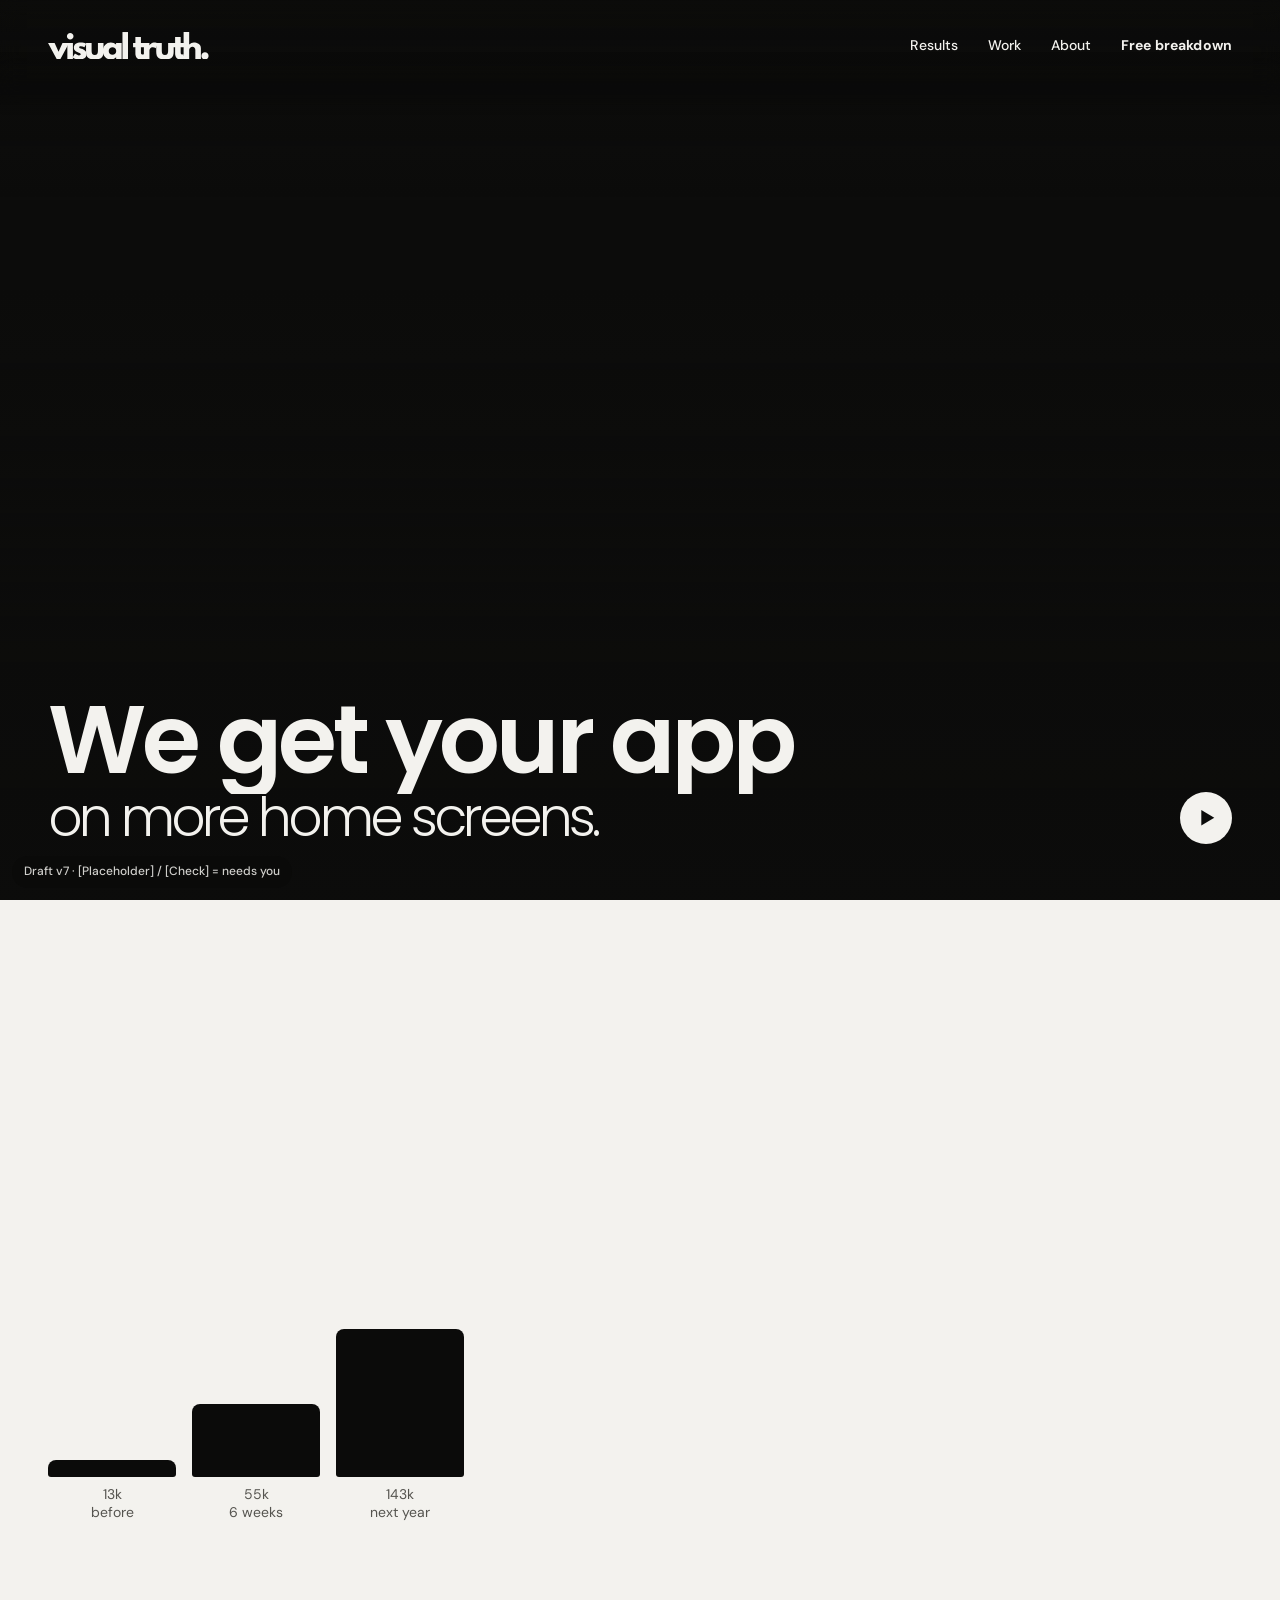
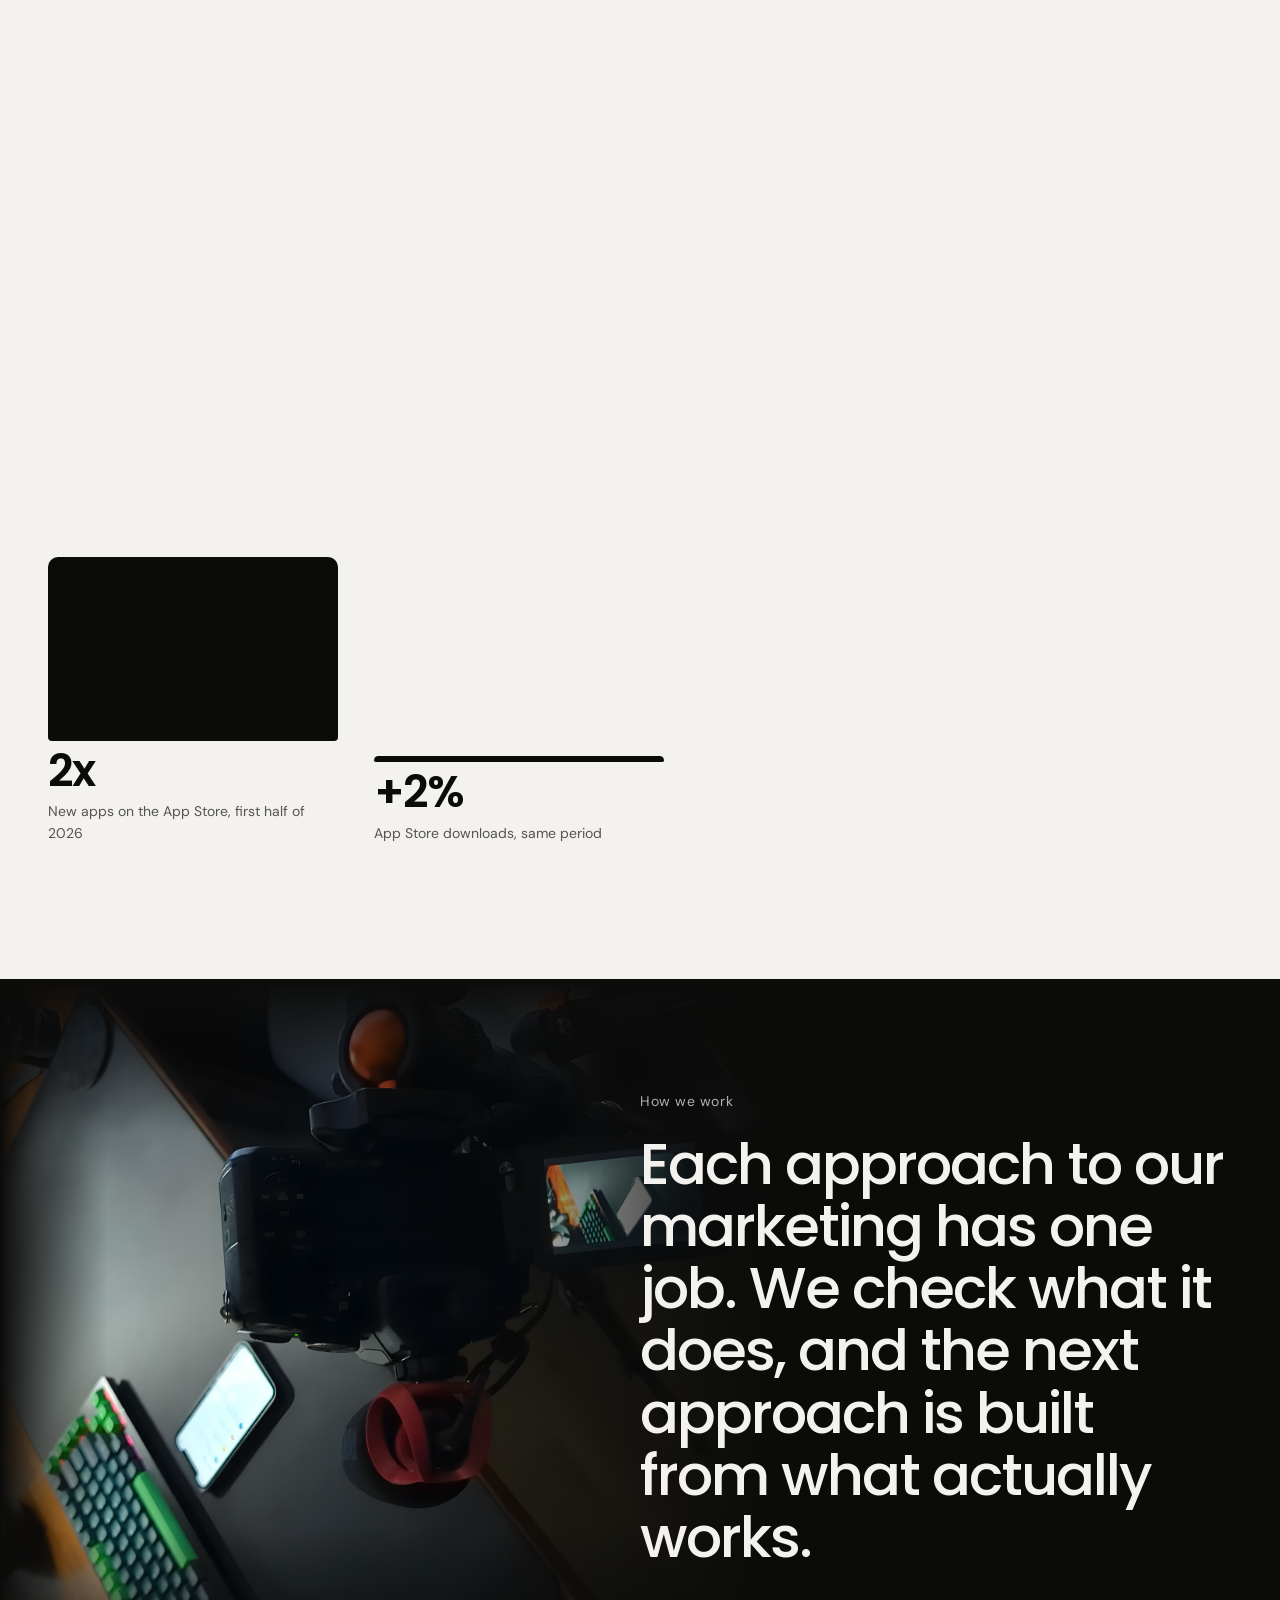
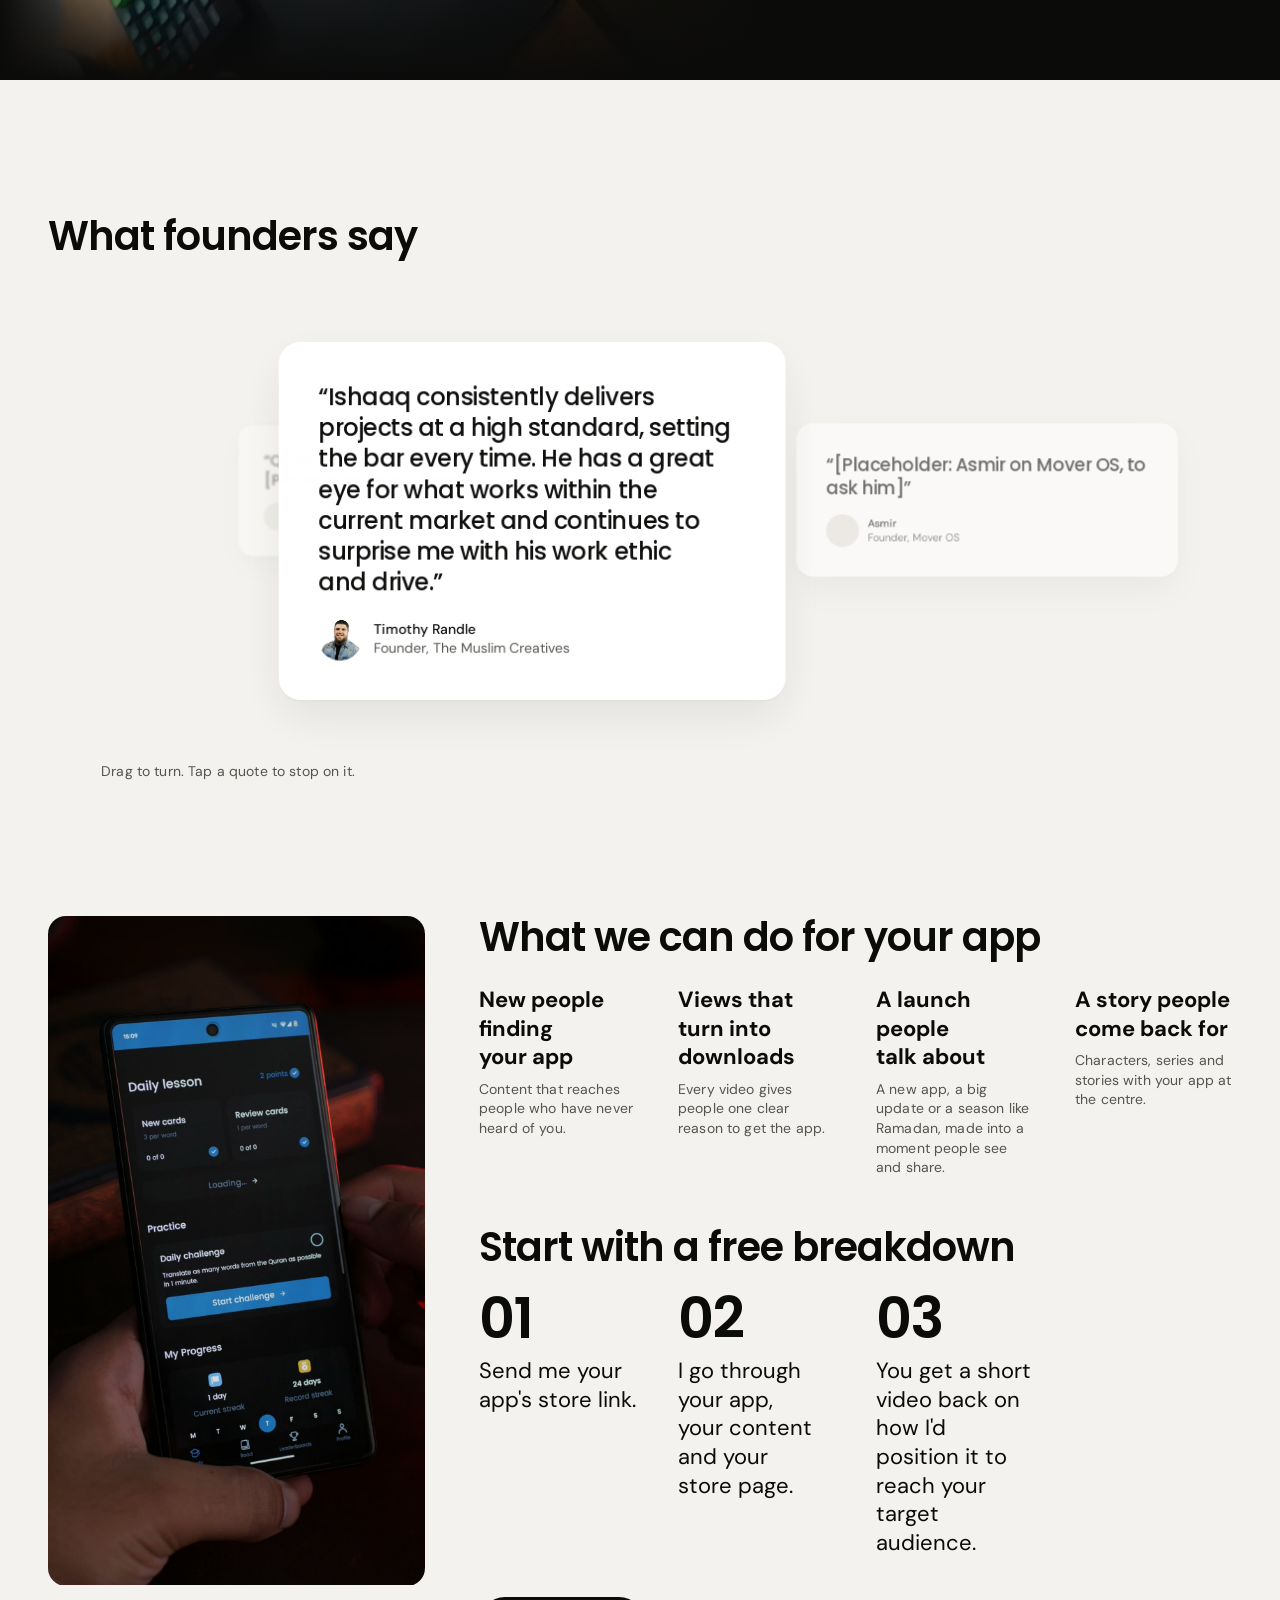
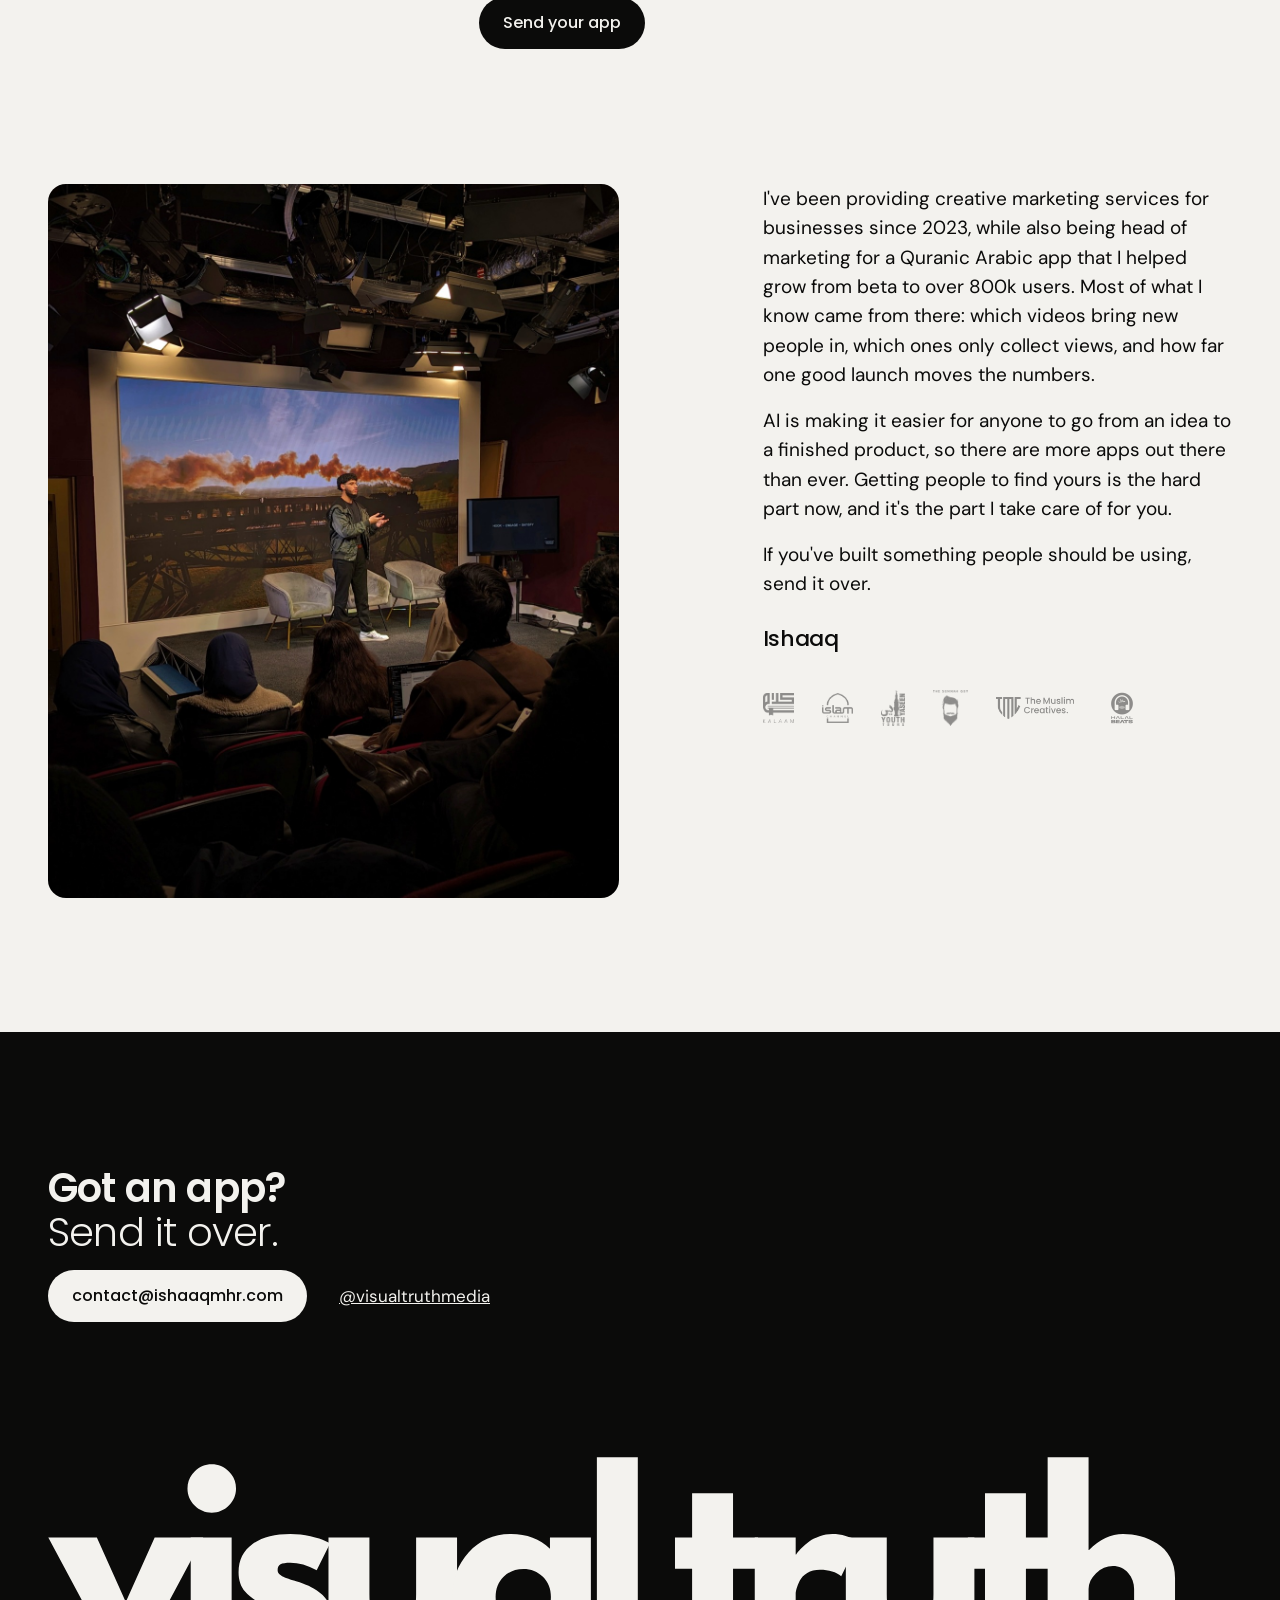
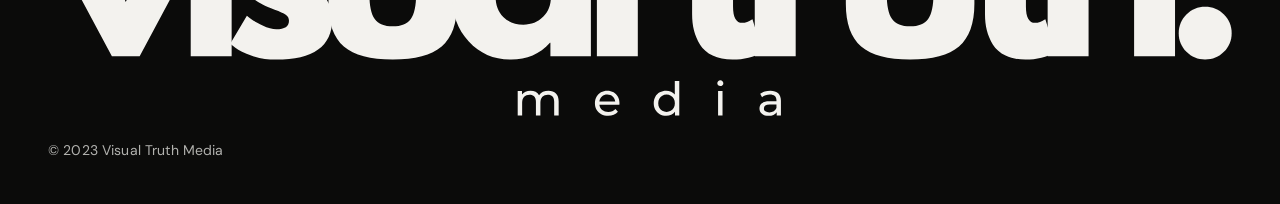
==== index.html @ 63a44981 "VTM site draft v7 Co-Authored-By: Claude Opus 5.5 <noreply@anthropic.com>" ====
<!DOCTYPE html><html lang="en"><head><meta charset="utf-8"><meta name="viewport" content="width=device-width, initial-scale=1, viewport-fit=cover"><title>Visual Truth Media</title><meta name="description" content="We get your app on more home screens."><meta name="theme-color" content="#0b0b0a"><meta property="og:type" content="website"><meta property="og:title" content="Visual Truth Media"><meta property="og:description" content="We get your app on more home screens."><meta property="og:image" content="https://visualtruth.media/share.jpg"><meta property="og:image:width" content="1200"><meta property="og:image:height" content="630"><meta property="og:site_name" content="Visual Truth Media"><meta name="twitter:card" content="summary_large_image"><link rel="icon" href="favicon.svg" type="image/svg+xml"><link rel="preconnect" href="https://media.visualtruth.media"><script>document.documentElement.classList.add('js');</script><link rel="stylesheet" href="_astro/Player.C2sVGJUS.css"><style>#films .selected-films{align-items:start!important}#films .case.wide{display:grid!important;grid-template-columns:minmax(0,8fr) minmax(0,4fr)!important;align-items:end!important;gap:clamp(1.25rem,1rem + 2vw,3rem)!important}@media (max-width:48rem){#films .case.wide{grid-template-columns:1fr!important}}#films .selected-films>.case.tall{grid-column:span 4!important;grid-template-columns:1fr!important;align-content:start}#films .selected-films>.case .case-title{font-size:var(--text-lead)!important;line-height:1.2!important}#films .selected-films>.case .case-line{font-size:var(--text-body)!important;max-width:34ch!important;margin-top:0!important}@media (max-width:48rem){#films .selected-films>.case{grid-column:1/-1!important}}</style><meta name=robots content=noindex,nofollow><style>
.hw-band{background:var(--ink);color:var(--cream);margin-top:var(--section)}
.hw-inner{max-width:calc(var(--page) + 2 * var(--margin));margin:0 auto;padding:clamp(4rem,3rem + 5vw,8rem) var(--margin)}
.hw-label{margin:0 0 1.25rem;font-size:var(--text-caption);letter-spacing:.04em;opacity:.7}
.hw-line{margin:0;max-width:24ch;font-family:var(--font-display);font-weight:500;font-size:clamp(1.9rem,1.2rem + 3vw,3.75rem);line-height:1.08;letter-spacing:-.035em}
.mk-bars{display:flex;align-items:flex-end;gap:clamp(1rem,.6rem + 2vw,2.5rem);height:clamp(14rem,10rem + 10vw,22rem)}
.mk-bar{flex:1;height:100%;display:flex;flex-direction:column;justify-content:flex-end;gap:.5rem}
.mk-bar i{display:block;background:var(--ink);border-radius:10px 10px 4px 4px;min-height:6px}
.mk-bar b{font-family:var(--font-display);font-weight:600;font-size:clamp(1.75rem,1.2rem + 2vw,3rem);letter-spacing:-.04em;line-height:1}
.mk-bar small{font-size:var(--text-caption);color:var(--ink-soft)}
.q-stage{position:relative;height:clamp(24rem,20rem + 10vw,30rem);perspective:1200px;cursor:grab;touch-action:pan-y;user-select:none}
.q-stage.drag{cursor:grabbing}
.q-card{position:absolute;left:50%;top:50%;width:min(32rem,78vw);margin:0;padding:clamp(1.5rem,1rem + 2vw,2.5rem);border-radius:22px;background:#fff;
  box-shadow:0 1px 0 #0b0b0a0f,0 18px 50px #0b0b0a14;will-change:transform,opacity;cursor:pointer;transition:box-shadow .2s}
.q-card.on{box-shadow:0 0 0 2px var(--ink),0 18px 50px #0b0b0a24}
.q-card blockquote{margin:0}
.q-card blockquote p{margin:0;font-family:var(--font-display);font-size:clamp(1.1rem,.95rem + .8vw,1.5rem);line-height:1.3;letter-spacing:-.02em}
.q-card figcaption{display:flex;gap:.75rem;align-items:center;margin-top:1.25rem;font-size:var(--text-caption);color:var(--ink-soft);line-height:1.35}
.q-card figcaption b{color:var(--ink);font-weight:500}
.logos{display:flex;flex-wrap:wrap;align-items:center;gap:1.25rem 1.75rem;margin-top:2rem}
.logos img{width:auto;filter:grayscale(1) brightness(0);opacity:.42;transition:opacity .25s}
.logos img:hover{opacity:.9}
.hw-band{position:relative;overflow:hidden}
.hw-media{position:absolute;inset:0 auto 0 0;width:min(60%,62rem)}
.hw-media img{width:100%;height:100%;object-fit:cover;object-position:50% 50%;display:block}
.hw-media::after{content:"";position:absolute;inset:0;background:
  linear-gradient(to right,var(--ink) 0,transparent 14%,transparent 52%,var(--ink) 100%),
  linear-gradient(to bottom,var(--ink) 0,transparent 22%,transparent 78%,var(--ink) 100%)}
.hw-inner{position:relative;display:grid;grid-template-columns:1fr 1fr;min-height:clamp(22rem,16rem + 18vw,36rem);align-items:center}
.hw-text{grid-column:2}
.bd-grid{display:grid;grid-template-columns:minmax(0,4fr) minmax(0,8fr);gap:clamp(1.5rem,1rem + 3vw,4rem);align-items:start}
.bd-clip{position:sticky;top:6rem}
.bd-clip video{display:block;width:100%;aspect-ratio:9/16;object-fit:cover;border-radius:18px;background:var(--ink)}
.grow-ready [data-grow] .grow{transform:scaleY(0);transform-origin:50% 100%;transition:transform 1.1s cubic-bezier(.2,.7,.2,1);transition-delay:calc(var(--d,0) * 180ms)}
.grow-ready [data-grow].in .grow{transform:none}
@media (max-width:48rem){.hw-media{position:relative;width:100%;height:18rem}.hw-media::after{background:linear-gradient(to bottom,var(--ink) 0,transparent 20%,transparent 60%,var(--ink) 100%)}
  .hw-inner{grid-template-columns:1fr;min-height:0;padding-top:1rem}.hw-text{grid-column:1}
  .bd-grid{grid-template-columns:1fr}.bd-clip{position:static;max-width:20rem}}
html,body{overflow-x:clip}
.q-ring{overflow-x:clip}
@media (max-width:48rem){
  .top-nav a:not([data-bd-open]){display:none}
  #results>div:first-of-type{grid-template-columns:1fr!important}
  #films .selected-films{display:flex!important;overflow-x:auto;scroll-snap-type:x mandatory;gap:1rem;margin-inline:calc(-1 * var(--margin));padding:0 var(--margin) .5rem;scrollbar-width:none}
  #films .selected-films::-webkit-scrollbar{display:none}
  #films .selected-films>.case.tall{flex:0 0 74vw;grid-column:auto!important;scroll-snap-align:start}
  .q-card{width:76vw}
  .hw-line{font-size:clamp(1.6rem,1.2rem + 3vw,2.2rem)}
  .draft-badge{display:none}
}
@media (max-width:48rem){#about .about-head,#about .about-body{grid-column:1/-1!important}#market>div{grid-template-columns:1fr!important}}
@media (prefers-reduced-motion: reduce){.q-stage{height:auto;display:grid;gap:1rem;cursor:auto}.q-card{position:static;transform:none!important;opacity:1!important;width:auto;filter:none!important}}
.bd-pop{border:0;padding:clamp(1.5rem,1rem + 2.5vw,3rem);border-radius:28px;background:var(--cream);color:var(--ink);width:min(64rem,92vw);max-height:88svh;overflow:auto}
.bd-pop::backdrop{background:#0b0b0ab3;backdrop-filter:blur(6px)}
.bd-pop .result-list{gap:1.5rem 2rem}
.bd-pop .bd-x{position:sticky;top:0;float:right;border:0;border-radius:999px;padding:.5rem 1rem;background:var(--ink);color:var(--cream);font:500 .875rem/1 var(--font-display);cursor:pointer}
</style></head><body><a class="skip" href="#films">Skip to the films</a><header class="top" data-top><a href="#main" aria-label="Visual Truth Media, home"><svg class="wordmark" viewBox="117.40 339.71 566.38 97.02" role="img" aria-label="Visual Truth Media" fill="currentColor"><path transform="translate(119.754615,434.970006)" d="M 21.015625 -56.75 L 34.84375 -25.875 L 48.671875 -56.75 L 71.890625 -56.75 L 41.484375 0 L 28.203125 0 L -2.21875 -56.75 Z M 21.015625 -56.75 "/><path transform="translate(179.028025,434.970006)" d="M 8.515625 -88.375 C 10.804688 -90.664062 13.535156 -91.8125 16.703125 -91.8125 C 19.867188 -91.8125 22.59375 -90.664062 24.875 -88.375 C 27.164062 -86.09375 28.3125 -83.363281 28.3125 -80.1875 C 28.3125 -77.019531 27.164062 -74.289062 24.875 -72 C 22.59375 -69.71875 19.867188 -68.578125 16.703125 -68.578125 C 13.535156 -68.578125 10.804688 -69.71875 8.515625 -72 C 6.234375 -74.289062 5.09375 -77.019531 5.09375 -80.1875 C 5.09375 -83.363281 6.234375 -86.09375 8.515625 -88.375 Z M 6.640625 -56.75 L 6.640625 0 L 26.21875 0 L 26.21875 -56.75 Z M 6.640625 -56.75 "/><path transform="translate(202.027806,434.970006)" d="M 31.296875 -58.40625 C 34.546875 -58.40625 37.753906 -58.035156 40.921875 -57.296875 C 44.097656 -56.554688 46.457031 -55.816406 48 -55.078125 L 50.328125 -53.984375 L 43.90625 -41.140625 C 39.488281 -43.503906 35.285156 -44.6875 31.296875 -44.6875 C 29.085938 -44.6875 27.519531 -44.445312 26.59375 -43.96875 C 25.675781 -43.488281 25.21875 -42.582031 25.21875 -41.25 C 25.21875 -40.957031 25.253906 -40.664062 25.328125 -40.375 C 25.398438 -40.082031 25.546875 -39.804688 25.765625 -39.546875 C 25.992188 -39.285156 26.195312 -39.0625 26.375 -38.875 C 26.5625 -38.695312 26.875 -38.492188 27.3125 -38.265625 C 27.757812 -38.046875 28.113281 -37.878906 28.375 -37.765625 C 28.632812 -37.660156 29.054688 -37.492188 29.640625 -37.265625 C 30.234375 -37.046875 30.675781 -36.878906 30.96875 -36.765625 C 31.257812 -36.660156 31.753906 -36.5 32.453125 -36.28125 C 33.160156 -36.0625 33.695312 -35.914062 34.0625 -35.84375 C 36.351562 -35.175781 38.34375 -34.4375 40.03125 -33.625 C 41.726562 -32.8125 43.515625 -31.703125 45.390625 -30.296875 C 47.273438 -28.898438 48.734375 -27.132812 49.765625 -25 C 50.804688 -22.863281 51.328125 -20.429688 51.328125 -17.703125 C 51.328125 -4.796875 42.363281 1.65625 24.4375 1.65625 C 20.382812 1.65625 16.53125 1.03125 12.875 -0.21875 C 9.226562 -1.476562 6.597656 -2.734375 4.984375 -3.984375 L 2.546875 -5.96875 L 10.515625 -19.359375 C 11.097656 -18.835938 11.867188 -18.226562 12.828125 -17.53125 C 13.785156 -16.832031 15.519531 -15.875 18.03125 -14.65625 C 20.539062 -13.4375 22.71875 -12.828125 24.5625 -12.828125 C 28.613281 -12.828125 30.640625 -14.191406 30.640625 -16.921875 C 30.640625 -18.171875 30.125 -19.144531 29.09375 -19.84375 C 28.0625 -20.550781 26.304688 -21.347656 23.828125 -22.234375 C 21.359375 -23.117188 19.425781 -23.929688 18.03125 -24.671875 C 14.488281 -26.515625 11.6875 -28.597656 9.625 -30.921875 C 7.5625 -33.242188 6.53125 -36.320312 6.53125 -40.15625 C 6.53125 -45.90625 8.757812 -50.382812 13.21875 -53.59375 C 17.675781 -56.800781 23.703125 -58.40625 31.296875 -58.40625 Z M 31.296875 -58.40625 "/><path transform="translate(246.039757,434.970006)" d="M 25.109375 -56.75 L 25.109375 -29.75 C 25.109375 -24.144531 25.957031 -20.160156 27.65625 -17.796875 C 29.351562 -15.441406 32.226562 -14.265625 36.28125 -14.265625 C 40.332031 -14.265625 43.207031 -15.441406 44.90625 -17.796875 C 46.601562 -20.160156 47.453125 -24.144531 47.453125 -29.75 L 47.453125 -56.75 L 67.03125 -56.75 L 67.03125 -25 C 67.03125 -15.5625 64.578125 -8.757812 59.671875 -4.59375 C 54.765625 -0.425781 46.960938 1.65625 36.265625 1.65625 C 25.578125 1.65625 17.78125 -0.425781 12.875 -4.59375 C 7.976562 -8.757812 5.53125 -15.5625 5.53125 -25 L 5.53125 -56.75 Z M 25.109375 -56.75 "/><path transform="translate(308.188533,434.970006)" d="M 10.5 -7.015625 C 5.195312 -12.804688 2.546875 -19.90625 2.546875 -28.3125 C 2.546875 -36.71875 5.195312 -43.832031 10.5 -49.65625 C 15.8125 -55.488281 22.5625 -58.40625 30.75 -58.40625 C 38.269531 -58.40625 44.460938 -56.046875 49.328125 -51.328125 L 49.328125 -56.75 L 68.90625 -56.75 L 68.90625 0 L 49.546875 0 L 49.546875 -6.421875 L 49.328125 -6.421875 C 44.460938 -1.035156 38.269531 1.65625 30.75 1.65625 C 22.5625 1.65625 15.8125 -1.234375 10.5 -7.015625 Z M 27.15625 -37.9375 C 24.613281 -35.425781 23.34375 -32.21875 23.34375 -28.3125 C 23.34375 -24.40625 24.554688 -21.21875 26.984375 -18.75 C 29.421875 -16.28125 32.628906 -15.046875 36.609375 -15.046875 C 40.441406 -15.046875 43.59375 -16.296875 46.0625 -18.796875 C 48.539062 -21.304688 49.78125 -24.476562 49.78125 -28.3125 C 49.78125 -32.21875 48.503906 -35.425781 45.953125 -37.9375 C 43.410156 -40.445312 40.296875 -41.703125 36.609375 -41.703125 C 32.847656 -41.703125 29.695312 -40.445312 27.15625 -37.9375 Z M 27.15625 -37.9375 "/><path transform="translate(373.323233,434.970006)" d="M 6.640625 0 L 6.640625 -95.125 L 26.21875 -95.125 L 26.21875 0 Z M 6.640625 0 "/><path transform="translate(415.562677,434.970006)" d="M 9.953125 -56.75 L 9.953125 -77.875 L 29.53125 -77.875 L 29.53125 -56.75 L 41.484375 -56.75 L 41.484375 -41.8125 L 29.53125 -41.8125 L 29.53125 -23.78125 C 29.53125 -18.539062 31.003906 -15.921875 33.953125 -15.921875 C 34.691406 -15.921875 35.46875 -16.066406 36.28125 -16.359375 C 37.09375 -16.660156 37.71875 -16.957031 38.15625 -17.25 L 38.828125 -17.703125 L 43.6875 -1.875 C 39.488281 0.476562 34.695312 1.65625 29.3125 1.65625 C 25.625 1.65625 22.453125 1.007812 19.796875 -0.28125 C 17.140625 -1.570312 15.128906 -3.300781 13.765625 -5.46875 C 12.398438 -7.644531 11.421875 -9.929688 10.828125 -12.328125 C 10.242188 -14.722656 9.953125 -17.285156 9.953125 -20.015625 L 9.953125 -41.8125 L 1.765625 -41.8125 L 1.765625 -56.75 Z M 9.953125 -56.75 "/><path transform="translate(448.847331,434.970006)" d="M 6.640625 0 L 6.640625 -56.75 L 26.21875 -56.75 L 26.21875 -48.5625 L 26.4375 -48.5625 C 26.582031 -48.851562 26.820312 -49.21875 27.15625 -49.65625 C 27.488281 -50.101562 28.207031 -50.878906 29.3125 -51.984375 C 30.414062 -53.085938 31.59375 -54.082031 32.84375 -54.96875 C 34.101562 -55.851562 35.726562 -56.644531 37.71875 -57.34375 C 39.707031 -58.050781 41.734375 -58.40625 43.796875 -58.40625 C 45.941406 -58.40625 48.046875 -58.109375 50.109375 -57.515625 C 52.171875 -56.921875 53.679688 -56.332031 54.640625 -55.75 L 56.1875 -54.859375 L 48 -38.265625 C 45.570312 -40.335938 42.179688 -41.375 37.828125 -41.375 C 35.460938 -41.375 33.429688 -40.851562 31.734375 -39.8125 C 30.046875 -38.78125 28.847656 -37.523438 28.140625 -36.046875 C 27.441406 -34.578125 26.945312 -33.328125 26.65625 -32.296875 C 26.363281 -31.265625 26.21875 -30.453125 26.21875 -29.859375 L 26.21875 0 Z M 6.640625 0 "/><path transform="translate(493.522807,434.970006)" d="M 25.109375 -56.75 L 25.109375 -29.75 C 25.109375 -24.144531 25.957031 -20.160156 27.65625 -17.796875 C 29.351562 -15.441406 32.226562 -14.265625 36.28125 -14.265625 C 40.332031 -14.265625 43.207031 -15.441406 44.90625 -17.796875 C 46.601562 -20.160156 47.453125 -24.144531 47.453125 -29.75 L 47.453125 -56.75 L 67.03125 -56.75 L 67.03125 -25 C 67.03125 -15.5625 64.578125 -8.757812 59.671875 -4.59375 C 54.765625 -0.425781 46.960938 1.65625 36.265625 1.65625 C 25.578125 1.65625 17.78125 -0.425781 12.875 -4.59375 C 7.976562 -8.757812 5.53125 -15.5625 5.53125 -25 L 5.53125 -56.75 Z M 25.109375 -56.75 "/><path transform="translate(555.671572,434.970006)" d="M 9.953125 -56.75 L 9.953125 -77.875 L 29.53125 -77.875 L 29.53125 -56.75 L 41.484375 -56.75 L 41.484375 -41.8125 L 29.53125 -41.8125 L 29.53125 -23.78125 C 29.53125 -18.539062 31.003906 -15.921875 33.953125 -15.921875 C 34.691406 -15.921875 35.46875 -16.066406 36.28125 -16.359375 C 37.09375 -16.660156 37.71875 -16.957031 38.15625 -17.25 L 38.828125 -17.703125 L 43.6875 -1.875 C 39.488281 0.476562 34.695312 1.65625 29.3125 1.65625 C 25.625 1.65625 22.453125 1.007812 19.796875 -0.28125 C 17.140625 -1.570312 15.128906 -3.300781 13.765625 -5.46875 C 12.398438 -7.644531 11.421875 -9.929688 10.828125 -12.328125 C 10.242188 -14.722656 9.953125 -17.285156 9.953125 -20.015625 L 9.953125 -41.8125 L 1.765625 -41.8125 L 1.765625 -56.75 Z M 9.953125 -56.75 "/><path transform="translate(588.956226,434.970006)" d="M 6.640625 0 L 6.640625 -95.125 L 26.21875 -95.125 L 26.21875 -50.765625 L 26.4375 -50.765625 C 31.519531 -55.859375 36.9375 -58.40625 42.6875 -58.40625 C 45.488281 -58.40625 48.269531 -58.035156 51.03125 -57.296875 C 53.800781 -56.554688 56.457031 -55.410156 59 -53.859375 C 61.550781 -52.316406 63.617188 -50.125 65.203125 -47.28125 C 66.785156 -44.445312 67.578125 -41.148438 67.578125 -37.390625 L 67.578125 0 L 48 0 L 48 -32.078125 C 48 -35.023438 47.054688 -37.601562 45.171875 -39.8125 C 43.296875 -42.03125 40.847656 -43.140625 37.828125 -43.140625 C 34.878906 -43.140625 32.207031 -41.992188 29.8125 -39.703125 C 27.414062 -37.421875 26.21875 -34.878906 26.21875 -32.078125 L 26.21875 0 Z M 6.640625 0 "/><path class="stop" transform="translate(651.657959,434.970006)" d="M 19.25 -23.671875 C 22.789062 -23.671875 25.796875 -22.4375 28.265625 -19.96875 C 30.734375 -17.5 31.96875 -14.492188 31.96875 -10.953125 C 31.96875 -7.484375 30.734375 -4.515625 28.265625 -2.046875 C 25.796875 0.421875 22.789062 1.65625 19.25 1.65625 C 15.78125 1.65625 12.8125 0.421875 10.34375 -2.046875 C 7.875 -4.515625 6.640625 -7.484375 6.640625 -10.953125 C 6.640625 -14.492188 7.875 -17.5 10.34375 -19.96875 C 12.8125 -22.4375 15.78125 -23.671875 19.25 -23.671875 Z M 19.25 -23.671875 "/></svg></a><nav class="top-nav" aria-label="Page"><a class="quiet" href="#results">Results</a><a class="quiet" href="#films">Work</a><a class="quiet" href="#about">About</a><a class="quiet" href="#breakdown" data-bd-open><strong>Free breakdown</strong></a></nav></header><main id="main"><div class="intro" data-intro aria-hidden="true"><span class="intro-dot"></span></div><section class="hero" data-hero aria-label="Our latest film"><div class="hero-frame" data-hero-frame><picture><source media="(max-aspect-ratio: 4/5)" srcset="https://media.visualtruth.media/mtf-sarajevo-hum1/hero-tall.jpg"><img src="https://media.visualtruth.media/mtf-sarajevo-hum1/hero-wide.jpg" alt="" fetchpriority="high"></picture><video class="wide" data-hero-video data-start="36.4" data-src="https://media.visualtruth.media/mtf-sarajevo-hum1/hero-wide.mp4" data-poster="https://media.visualtruth.media/mtf-sarajevo-hum1/hero-wide.jpg" muted loop playsinline preload="auto"></video><video class="tall" data-hero-video data-start="36.4" data-src="https://media.visualtruth.media/mtf-sarajevo-hum1/hero-tall.mp4" data-poster="https://media.visualtruth.media/mtf-sarajevo-hum1/hero-tall.jpg" muted loop playsinline preload="auto"></video><div class="grain" aria-hidden="true"></div></div><div class="hero-copy" data-hero-copy><h1 class="headline" data-headline><span class="line thick"><span class="w" style="--i:0">We</span> <span class="w" style="--i:1">get</span> <span class="w" style="--i:2">your</span> <span class="w" style="--i:3">app</span></span><span class="line thin" style="font-size:.56em;margin-top:.12em"><span class="w" style="--i:4">on</span> <span class="w" style="--i:5">more</span> <span class="w" style="--i:6">home</span> <span class="w" style="--i:7">screens.</span></span></h1><button class="hero-play rise" style="--i:8" type="button" data-play="mtf-sarajevo"><span class="dot"><svg viewBox="0 0 10 12" aria-hidden="true"><path d="M0 0 L10 6 L0 12 Z" fill="currentColor"/></svg></span><span style="display:none"><strong>MTF Sarajevo</strong><span class="cap timecode" data-timecode data-length="1:11" aria-hidden="true"></span></span></button></div></section><section class="results" id="results" aria-labelledby="results-title"><h2 class="section-title rise" id="results-title">Results</h2><div style="display:grid;grid-template-columns:minmax(0,5fr) minmax(0,7fr);gap:clamp(1.5rem,1rem + 3vw,4rem);align-items:center"><div class="result-text"><p class="result-label rise" style="--i:1;max-width:none"><strong>13k to 55k</strong> monthly users within 6 weeks</p><p class="result-label rise" style="--i:2;max-width:none"><strong>143k</strong> monthly users by the next year</p><div role="img" aria-label="Kalaam monthly users: 13k, 55k six weeks later, 143k the next year" data-grow style="display:flex;align-items:flex-end;gap:1rem;height:12rem;margin-top:1.75rem;max-width:26rem"><div style="flex:1;display:flex;flex-direction:column;justify-content:flex-end;align-items:center;gap:.5rem;height:100%"><i class="grow" style="--d:0;display:block;width:100%;height:9%;background:var(--ink);border-radius:8px 8px 3px 3px"></i><small style="font-size:var(--text-caption);color:var(--ink-soft);text-align:center;line-height:1.3">13k<br>before</small></div><div style="flex:1;display:flex;flex-direction:column;justify-content:flex-end;align-items:center;gap:.5rem;height:100%"><i class="grow" style="--d:1;display:block;width:100%;height:38%;background:var(--ink);border-radius:8px 8px 3px 3px"></i><small style="font-size:var(--text-caption);color:var(--ink-soft);text-align:center;line-height:1.3">55k<br>6 weeks</small></div><div style="flex:1;display:flex;flex-direction:column;justify-content:flex-end;align-items:center;gap:.5rem;height:100%"><i class="grow" style="--d:2;display:block;width:100%;height:100%;background:var(--ink);border-radius:8px 8px 3px 3px"></i><small style="font-size:var(--text-caption);color:var(--ink-soft);text-align:center;line-height:1.3">143k<br>next year</small></div></div></div><article class="case wide" data-film="kalaam-launch" style="margin:0"><button class="film-button rise" type="button" data-play="kalaam-launch" aria-label="Watch the Kalaam launch film"><div class="poster"><img class="poster-still" src="media/kalaam-launch-2024-poster.jpg" alt="" loading="lazy"><video data-preview="media/kalaam-launch-2024-loop.mp4" muted loop playsinline preload="none"></video><div class="grain" aria-hidden="true"></div><span class="dot"><svg viewBox="0 0 24 24" width="22" height="22" aria-hidden="true"><path d="M8 5v14l11-7z" fill="currentColor"/></svg></span><span class="length">1:06</span></div></button><div class="case-text"><p class="category rise">App</p><h3 class="case-title rise" style="--i:1"><a href="#results">Kalaam, 2024 app launch</a></h3><p class="case-line rise" style="--i:2">The launch film that took Kalaam out of beta, made from scratch.</p></div></article></div><div style="text-align:center;margin-top:clamp(2.5rem,2rem + 3vw,5rem)"><p class="result-value rise" style="font-size:clamp(3rem,2rem + 5vw,6rem)">800k+</p><p class="result-label rise" style="--i:2;margin:.25rem auto 0">people have used this education app</p><p class="rise" style="--i:3;margin:2rem 0 0"><a class="button" href="#breakdown" data-bd-open>Get a free breakdown of your app</a></p></div></section><section class="selected" id="films" aria-labelledby="selected-title"><h2 class="section-title rise" id="selected-title">Selected work</h2><article class="case wide" data-film="kalaam-update" style="margin:0 0 clamp(1.5rem,1rem + 2vw,3rem)"><button class="film-button rise" type="button" data-play="kalaam-update" aria-label="Watch the Kalaam 2025 update film"><div class="poster"><img class="poster-still" src="media/kalaam-update-2025-poster.jpg" alt="" loading="lazy"><video data-preview="media/kalaam-update-2025-loop.mp4" muted loop playsinline preload="none"></video><div class="grain" aria-hidden="true"></div><span class="dot"><svg viewBox="0 0 24 24" width="22" height="22" aria-hidden="true"><path d="M8 5v14l11-7z" fill="currentColor"/></svg></span><span class="length">1:00</span></div></button><div class="case-text"><p class="category rise">App</p><h3 class="case-title rise" style="--i:1"><a href="#films">Kalaam, 2025 update</a></h3><p class="case-line rise" style="--i:2">The film for the 2025 update. That Ramadan, monthly users reached 143k.</p></div></article><div class="selected-films"><article class="case tall" data-film="room-2"><button class="film-button rise" type="button" data-play="room-2" aria-label="Watch Room 2"><div class="poster"><img class="poster-still" src="https://media.visualtruth.media/room-2-hum1/poster.jpg" alt="" loading="lazy"><video data-preview="https://media.visualtruth.media/room-2-hum1/preview.mp4" muted loop playsinline preload="none"></video><div class="grain" aria-hidden="true"></div><span class="dot"><svg viewBox="0 0 24 24" width="22" height="22" aria-hidden="true"><path d="M8 5v14l11-7z" fill="currentColor"/></svg></span><span class="length">0:58</span></div></button><div class="case-text"><p class="category rise">App</p><h3 class="case-title rise" style="--i:1"><a href="#films">Room 2</a></h3><p class="case-line rise" style="--i:2">The hardest step into a study circle is the door.</p></div></article><article class="case tall" data-film="kalaam-tiktok"><button class="film-button rise" type="button" data-play="kalaam-tiktok" aria-label="Watch Kalaam launch"><div class="poster"><img class="poster-still" src="media/kalaam-tiktok-poster.jpg" alt="" loading="lazy"><video data-preview="media/kalaam-tiktok-1-3m.mp4" muted loop playsinline preload="none"></video><div class="grain" aria-hidden="true"></div><span class="dot"><svg viewBox="0 0 24 24" width="22" height="22" aria-hidden="true"><path d="M8 5v14l11-7z" fill="currentColor"/></svg></span><span class="length" style="left:.75rem;right:auto;top:.75rem;bottom:auto;position:absolute;z-index:3;background:var(--cream);color:var(--ink);border-radius:999px;padding:.2rem .6rem;font-weight:500">1.3M views</span><span class="length">1:01</span></div></button><div class="case-text"><p class="category rise">App · TikTok</p><h3 class="case-title rise" style="--i:1"><a href="#films">Kalaam launch</a></h3><p class="case-line rise" style="--i:2">Posted for the Ramadan 2024 launch. [Check: organic or promoted?]</p></div></article><article class="case tall" data-film="kalaam-gift"><button class="film-button rise" type="button" data-play="kalaam-gift" aria-label="Watch Kalaam reel [pick the video]"><div class="poster"><img class="poster-still" src="https://media.visualtruth.media/kalaam-gift-r19/poster.jpg" alt="" loading="lazy"><video data-preview="https://media.visualtruth.media/kalaam-gift-r19/preview.mp4" muted loop playsinline preload="none"></video><div class="grain" aria-hidden="true"></div><span class="dot"><svg viewBox="0 0 24 24" width="22" height="22" aria-hidden="true"><path d="M8 5v14l11-7z" fill="currentColor"/></svg></span><span class="length" style="left:.75rem;right:auto;top:.75rem;bottom:auto;position:absolute;z-index:3;background:var(--cream);color:var(--ink);border-radius:999px;padding:.2rem .6rem;font-weight:500">100k+ views</span><span class="length"></span></div></button><div class="case-text"><p class="category rise">App · Instagram</p><h3 class="case-title rise" style="--i:1"><a href="#films">Kalaam reel [pick the video]</a></h3><p class="case-line rise" style="--i:2">October 2024. Passed 100k views, almost all from people who didn&#39;t follow the account.</p></div></article></div></section><section class="results" id="market" aria-labelledby="market-title"><h2 class="section-title rise" id="market-title">More apps, same downloads</h2><div style="display:grid;grid-template-columns:minmax(0,6fr) minmax(0,5fr);gap:clamp(1.5rem,1rem + 3vw,4rem);align-items:end"><div class="mk-bars" data-grow role="img" aria-label="First half of 2026 on the App Store: new apps doubled; downloads up 2 percent"><div class="mk-bar"><i class="grow" style="--d:0;height:100%"></i><b>2x</b><small>New apps on the App Store, first half of 2026</small></div><div class="mk-bar"><i class="grow" style="--d:1;height:2%"></i><b>+2%</b><small>App Store downloads, same period</small></div></div><div class="result-text"><p class="result-label rise" style="--i:1;max-width:32ch">In the first half of 2026, twice as many new apps came out on the App Store as the year before. Downloads went up 2%.</p><p class="result-label rise" style="--i:2;max-width:32ch;margin-top:1rem">More people are building apps than ever, and the number of people downloading them has barely moved. Every new app is splitting the same attention.</p><p class="result-label rise" style="--i:3;max-width:32ch;margin-top:1rem">So the gap keeps getting wider. A good app is no longer enough to get found: how you market it, and who you position it for, decides whether people ever see it.</p><p class="result-source rise" style="--i:4;margin-top:1rem">Sensor Tower, first half of 2026, reported by The New York Times (July 2026).</p></div></div></section><section class="hw-band" id="approach" aria-label="How we work"><div class="hw-media" aria-hidden="true"><img src="people/desk-camera.jpg" alt="" loading="lazy"></div><div class="hw-inner"><div class="hw-text"><p class="hw-label">How we work</p><p class="hw-line">Each approach to our marketing has one job. We check what it does, and the next approach is built from what actually works.</p></div></div></section><section class="results q-ring" id="testimonial" aria-labelledby="testimonial-title"><h2 class="section-title rise" id="testimonial-title">What founders say</h2><div class="q-stage" data-q-stage><figure class="q-card"><blockquote><p>&ldquo;Ishaaq consistently delivers projects at a high standard, setting the bar every time. He has a great eye for what works within the current market and continues to surprise me with his work ethic and drive.&rdquo;</p></blockquote><figcaption><img src="people/tim.png" alt="" style="width:44px;height:44px;border-radius:999px;object-fit:cover;background:var(--cream-deep)"><span><b>Timothy Randle</b><br>Founder, The Muslim Creatives</span></figcaption></figure><figure class="q-card"><blockquote><p>&ldquo;[Placeholder: Asmir on Mover OS, to ask him]&rdquo;</p></blockquote><figcaption><span style="width:44px;height:44px;border-radius:999px;background:var(--cream-deep);display:block"></span><span><b>Asmir</b><br>Founder, Mover OS</span></figcaption></figure><figure class="q-card"><blockquote><p>&ldquo;Quality is impeccable. [Placeholder: to ask Areeb]&rdquo;</p></blockquote><figcaption><span style="width:44px;height:44px;border-radius:999px;background:var(--cream-deep);display:block"></span><span><b>Areeb</b><br>Founder, Kalaam</span></figcaption></figure></div><p class="result-source" style="text-align:center;margin-top:1rem">Drag to turn. Tap a quote to stop on it.</p></section><section class="results" id="breakdown" aria-label="What we can do for your app"><div class="bd-grid"><div class="bd-clip"><video src="media/kalaam-in-hand.mp4" poster="media/kalaam-in-hand-poster.jpg" muted loop playsinline autoplay preload="metadata" aria-label="Kalaam in someone&#39;s hand"></video></div><div><h2 class="section-title" style="margin-bottom:1.5rem">What we can do for your app</h2><ul class="result-list"><li class="result" style="--i:1"><div class="result-text"><p class="result-label rise" style="--i:1"><strong>New people finding your app</strong></p><p class="result-source rise" style="--i:2">Content that reaches people who have never heard of you.</p></div></li><li class="result" style="--i:2"><div class="result-text"><p class="result-label rise" style="--i:1"><strong>Views that turn into downloads</strong></p><p class="result-source rise" style="--i:2">Every video gives people one clear reason to get the app.</p></div></li><li class="result" style="--i:3"><div class="result-text"><p class="result-label rise" style="--i:1"><strong>A launch people talk about</strong></p><p class="result-source rise" style="--i:2">A new app, a big update or a season like Ramadan, made into a moment people see and share.</p></div></li><li class="result" style="--i:4"><div class="result-text"><p class="result-label rise" style="--i:1"><strong>A story people come back for</strong></p><p class="result-source rise" style="--i:2">Characters, series and stories with your app at the centre.</p></div></li></ul><h2 class="section-title" style="margin:3rem 0 1.5rem">Start with a free breakdown</h2><ul class="result-list"><li class="result" style="--i:1"><div class="result-text"><p class="result-value rise" style="--i:1;font-size:clamp(2.25rem,1.5rem + 3vw,3.5rem)">01</p><p class="result-label rise" style="--i:2">Send me your app&#39;s store link.</p></div></li><li class="result" style="--i:2"><div class="result-text"><p class="result-value rise" style="--i:1;font-size:clamp(2.25rem,1.5rem + 3vw,3.5rem)">02</p><p class="result-label rise" style="--i:2">I go through your app, your content and your store page.</p></div></li><li class="result" style="--i:3"><div class="result-text"><p class="result-value rise" style="--i:1;font-size:clamp(2.25rem,1.5rem + 3vw,3.5rem)">03</p><p class="result-label rise" style="--i:2">You get a short video back on how I&#39;d position it to reach your target audience.</p></div></li></ul><p style="margin:2.5rem 0 0"><a class="button" href="mailto:contact@ishaaqmhr.com?subject=Free%20breakdown">Send your app</a></p></div></div></section><section class="about" id="about" aria-label="About" style="align-items:center"><div class="about-head" style="grid-column:1/span 6"><img src="people/stage-wide.jpg" alt="Ishaaq on stage, giving a talk" loading="lazy" style="display:block;width:100%;aspect-ratio:4/5;object-fit:cover;object-position:54% 50%;border-radius:18px"></div><div class="about-body" style="grid-column:8/span 5"><p style="margin:0 0 1rem">I&#39;ve been providing creative marketing services for businesses since 2023, while also being head of marketing for a Quranic Arabic app that I helped grow from beta to over 800k users. Most of what I know came from there: which videos bring new people in, which ones only collect views, and how far one good launch moves the numbers.</p><p style="margin:0 0 1rem">AI is making it easier for anyone to go from an idea to a finished product, so there are more apps out there than ever. Getting people to find yours is the hard part now, and it&#39;s the part I take care of for you.</p><p style="margin:0">If you&#39;ve built something people should be using, send it over.</p><p style="margin:1.5rem 0 0;font-family:var(--font-display);font-weight:500;font-size:var(--text-lead);letter-spacing:-.02em">Ishaaq</p><div class="logos" aria-label="Worked with"><img src="logos/kalaam.png" alt="Kalaam" style="height:30px"><img src="logos/islam-channel.png" alt="Islam Channel" style="height:30px"><img src="logos/yyt.png" alt="Yaseen Youth Tours" style="height:36px"><img src="logos/tsg.png" alt="The Sunnah Guy" style="height:36px"><img src="logos/tmc.png" alt="The Muslim Creatives" style="height:22px"><img src="logos/halal-beats.png" alt="Halal Beats" style="height:40px"></div></div></section><footer class="close" id="contact" aria-label="Contact"><div class="close-inner"><h2 class="rise"><span class="thick">Got an app?</span> <span class="thin">Send it over.</span></h2><div class="close-row rise" style="--i:1"><a class="button on-ink" href="mailto:contact@ishaaqmhr.com">contact@ishaaqmhr.com</a><a class="quiet" href="https://www.instagram.com/visualtruthmedia/" style="color:var(--cream);align-self:center">@visualtruthmedia</a></div><svg class="wordmark big" viewBox="117.40 339.71 566.38 123.95" role="img" aria-label="Visual Truth Media" fill="currentColor"><path transform="translate(119.754615,434.970006)" d="M 21.015625 -56.75 L 34.84375 -25.875 L 48.671875 -56.75 L 71.890625 -56.75 L 41.484375 0 L 28.203125 0 L -2.21875 -56.75 Z M 21.015625 -56.75 "/><path transform="translate(179.028025,434.970006)" d="M 8.515625 -88.375 C 10.804688 -90.664062 13.535156 -91.8125 16.703125 -91.8125 C 19.867188 -91.8125 22.59375 -90.664062 24.875 -88.375 C 27.164062 -86.09375 28.3125 -83.363281 28.3125 -80.1875 C 28.3125 -77.019531 27.164062 -74.289062 24.875 -72 C 22.59375 -69.71875 19.867188 -68.578125 16.703125 -68.578125 C 13.535156 -68.578125 10.804688 -69.71875 8.515625 -72 C 6.234375 -74.289062 5.09375 -77.019531 5.09375 -80.1875 C 5.09375 -83.363281 6.234375 -86.09375 8.515625 -88.375 Z M 6.640625 -56.75 L 6.640625 0 L 26.21875 0 L 26.21875 -56.75 Z M 6.640625 -56.75 "/><path transform="translate(202.027806,434.970006)" d="M 31.296875 -58.40625 C 34.546875 -58.40625 37.753906 -58.035156 40.921875 -57.296875 C 44.097656 -56.554688 46.457031 -55.816406 48 -55.078125 L 50.328125 -53.984375 L 43.90625 -41.140625 C 39.488281 -43.503906 35.285156 -44.6875 31.296875 -44.6875 C 29.085938 -44.6875 27.519531 -44.445312 26.59375 -43.96875 C 25.675781 -43.488281 25.21875 -42.582031 25.21875 -41.25 C 25.21875 -40.957031 25.253906 -40.664062 25.328125 -40.375 C 25.398438 -40.082031 25.546875 -39.804688 25.765625 -39.546875 C 25.992188 -39.285156 26.195312 -39.0625 26.375 -38.875 C 26.5625 -38.695312 26.875 -38.492188 27.3125 -38.265625 C 27.757812 -38.046875 28.113281 -37.878906 28.375 -37.765625 C 28.632812 -37.660156 29.054688 -37.492188 29.640625 -37.265625 C 30.234375 -37.046875 30.675781 -36.878906 30.96875 -36.765625 C 31.257812 -36.660156 31.753906 -36.5 32.453125 -36.28125 C 33.160156 -36.0625 33.695312 -35.914062 34.0625 -35.84375 C 36.351562 -35.175781 38.34375 -34.4375 40.03125 -33.625 C 41.726562 -32.8125 43.515625 -31.703125 45.390625 -30.296875 C 47.273438 -28.898438 48.734375 -27.132812 49.765625 -25 C 50.804688 -22.863281 51.328125 -20.429688 51.328125 -17.703125 C 51.328125 -4.796875 42.363281 1.65625 24.4375 1.65625 C 20.382812 1.65625 16.53125 1.03125 12.875 -0.21875 C 9.226562 -1.476562 6.597656 -2.734375 4.984375 -3.984375 L 2.546875 -5.96875 L 10.515625 -19.359375 C 11.097656 -18.835938 11.867188 -18.226562 12.828125 -17.53125 C 13.785156 -16.832031 15.519531 -15.875 18.03125 -14.65625 C 20.539062 -13.4375 22.71875 -12.828125 24.5625 -12.828125 C 28.613281 -12.828125 30.640625 -14.191406 30.640625 -16.921875 C 30.640625 -18.171875 30.125 -19.144531 29.09375 -19.84375 C 28.0625 -20.550781 26.304688 -21.347656 23.828125 -22.234375 C 21.359375 -23.117188 19.425781 -23.929688 18.03125 -24.671875 C 14.488281 -26.515625 11.6875 -28.597656 9.625 -30.921875 C 7.5625 -33.242188 6.53125 -36.320312 6.53125 -40.15625 C 6.53125 -45.90625 8.757812 -50.382812 13.21875 -53.59375 C 17.675781 -56.800781 23.703125 -58.40625 31.296875 -58.40625 Z M 31.296875 -58.40625 "/><path transform="translate(246.039757,434.970006)" d="M 25.109375 -56.75 L 25.109375 -29.75 C 25.109375 -24.144531 25.957031 -20.160156 27.65625 -17.796875 C 29.351562 -15.441406 32.226562 -14.265625 36.28125 -14.265625 C 40.332031 -14.265625 43.207031 -15.441406 44.90625 -17.796875 C 46.601562 -20.160156 47.453125 -24.144531 47.453125 -29.75 L 47.453125 -56.75 L 67.03125 -56.75 L 67.03125 -25 C 67.03125 -15.5625 64.578125 -8.757812 59.671875 -4.59375 C 54.765625 -0.425781 46.960938 1.65625 36.265625 1.65625 C 25.578125 1.65625 17.78125 -0.425781 12.875 -4.59375 C 7.976562 -8.757812 5.53125 -15.5625 5.53125 -25 L 5.53125 -56.75 Z M 25.109375 -56.75 "/><path transform="translate(308.188533,434.970006)" d="M 10.5 -7.015625 C 5.195312 -12.804688 2.546875 -19.90625 2.546875 -28.3125 C 2.546875 -36.71875 5.195312 -43.832031 10.5 -49.65625 C 15.8125 -55.488281 22.5625 -58.40625 30.75 -58.40625 C 38.269531 -58.40625 44.460938 -56.046875 49.328125 -51.328125 L 49.328125 -56.75 L 68.90625 -56.75 L 68.90625 0 L 49.546875 0 L 49.546875 -6.421875 L 49.328125 -6.421875 C 44.460938 -1.035156 38.269531 1.65625 30.75 1.65625 C 22.5625 1.65625 15.8125 -1.234375 10.5 -7.015625 Z M 27.15625 -37.9375 C 24.613281 -35.425781 23.34375 -32.21875 23.34375 -28.3125 C 23.34375 -24.40625 24.554688 -21.21875 26.984375 -18.75 C 29.421875 -16.28125 32.628906 -15.046875 36.609375 -15.046875 C 40.441406 -15.046875 43.59375 -16.296875 46.0625 -18.796875 C 48.539062 -21.304688 49.78125 -24.476562 49.78125 -28.3125 C 49.78125 -32.21875 48.503906 -35.425781 45.953125 -37.9375 C 43.410156 -40.445312 40.296875 -41.703125 36.609375 -41.703125 C 32.847656 -41.703125 29.695312 -40.445312 27.15625 -37.9375 Z M 27.15625 -37.9375 "/><path transform="translate(373.323233,434.970006)" d="M 6.640625 0 L 6.640625 -95.125 L 26.21875 -95.125 L 26.21875 0 Z M 6.640625 0 "/><path transform="translate(415.562677,434.970006)" d="M 9.953125 -56.75 L 9.953125 -77.875 L 29.53125 -77.875 L 29.53125 -56.75 L 41.484375 -56.75 L 41.484375 -41.8125 L 29.53125 -41.8125 L 29.53125 -23.78125 C 29.53125 -18.539062 31.003906 -15.921875 33.953125 -15.921875 C 34.691406 -15.921875 35.46875 -16.066406 36.28125 -16.359375 C 37.09375 -16.660156 37.71875 -16.957031 38.15625 -17.25 L 38.828125 -17.703125 L 43.6875 -1.875 C 39.488281 0.476562 34.695312 1.65625 29.3125 1.65625 C 25.625 1.65625 22.453125 1.007812 19.796875 -0.28125 C 17.140625 -1.570312 15.128906 -3.300781 13.765625 -5.46875 C 12.398438 -7.644531 11.421875 -9.929688 10.828125 -12.328125 C 10.242188 -14.722656 9.953125 -17.285156 9.953125 -20.015625 L 9.953125 -41.8125 L 1.765625 -41.8125 L 1.765625 -56.75 Z M 9.953125 -56.75 "/><path transform="translate(448.847331,434.970006)" d="M 6.640625 0 L 6.640625 -56.75 L 26.21875 -56.75 L 26.21875 -48.5625 L 26.4375 -48.5625 C 26.582031 -48.851562 26.820312 -49.21875 27.15625 -49.65625 C 27.488281 -50.101562 28.207031 -50.878906 29.3125 -51.984375 C 30.414062 -53.085938 31.59375 -54.082031 32.84375 -54.96875 C 34.101562 -55.851562 35.726562 -56.644531 37.71875 -57.34375 C 39.707031 -58.050781 41.734375 -58.40625 43.796875 -58.40625 C 45.941406 -58.40625 48.046875 -58.109375 50.109375 -57.515625 C 52.171875 -56.921875 53.679688 -56.332031 54.640625 -55.75 L 56.1875 -54.859375 L 48 -38.265625 C 45.570312 -40.335938 42.179688 -41.375 37.828125 -41.375 C 35.460938 -41.375 33.429688 -40.851562 31.734375 -39.8125 C 30.046875 -38.78125 28.847656 -37.523438 28.140625 -36.046875 C 27.441406 -34.578125 26.945312 -33.328125 26.65625 -32.296875 C 26.363281 -31.265625 26.21875 -30.453125 26.21875 -29.859375 L 26.21875 0 Z M 6.640625 0 "/><path transform="translate(493.522807,434.970006)" d="M 25.109375 -56.75 L 25.109375 -29.75 C 25.109375 -24.144531 25.957031 -20.160156 27.65625 -17.796875 C 29.351562 -15.441406 32.226562 -14.265625 36.28125 -14.265625 C 40.332031 -14.265625 43.207031 -15.441406 44.90625 -17.796875 C 46.601562 -20.160156 47.453125 -24.144531 47.453125 -29.75 L 47.453125 -56.75 L 67.03125 -56.75 L 67.03125 -25 C 67.03125 -15.5625 64.578125 -8.757812 59.671875 -4.59375 C 54.765625 -0.425781 46.960938 1.65625 36.265625 1.65625 C 25.578125 1.65625 17.78125 -0.425781 12.875 -4.59375 C 7.976562 -8.757812 5.53125 -15.5625 5.53125 -25 L 5.53125 -56.75 Z M 25.109375 -56.75 "/><path transform="translate(555.671572,434.970006)" d="M 9.953125 -56.75 L 9.953125 -77.875 L 29.53125 -77.875 L 29.53125 -56.75 L 41.484375 -56.75 L 41.484375 -41.8125 L 29.53125 -41.8125 L 29.53125 -23.78125 C 29.53125 -18.539062 31.003906 -15.921875 33.953125 -15.921875 C 34.691406 -15.921875 35.46875 -16.066406 36.28125 -16.359375 C 37.09375 -16.660156 37.71875 -16.957031 38.15625 -17.25 L 38.828125 -17.703125 L 43.6875 -1.875 C 39.488281 0.476562 34.695312 1.65625 29.3125 1.65625 C 25.625 1.65625 22.453125 1.007812 19.796875 -0.28125 C 17.140625 -1.570312 15.128906 -3.300781 13.765625 -5.46875 C 12.398438 -7.644531 11.421875 -9.929688 10.828125 -12.328125 C 10.242188 -14.722656 9.953125 -17.285156 9.953125 -20.015625 L 9.953125 -41.8125 L 1.765625 -41.8125 L 1.765625 -56.75 Z M 9.953125 -56.75 "/><path transform="translate(588.956226,434.970006)" d="M 6.640625 0 L 6.640625 -95.125 L 26.21875 -95.125 L 26.21875 -50.765625 L 26.4375 -50.765625 C 31.519531 -55.859375 36.9375 -58.40625 42.6875 -58.40625 C 45.488281 -58.40625 48.269531 -58.035156 51.03125 -57.296875 C 53.800781 -56.554688 56.457031 -55.410156 59 -53.859375 C 61.550781 -52.316406 63.617188 -50.125 65.203125 -47.28125 C 66.785156 -44.445312 67.578125 -41.148438 67.578125 -37.390625 L 67.578125 0 L 48 0 L 48 -32.078125 C 48 -35.023438 47.054688 -37.601562 45.171875 -39.8125 C 43.296875 -42.03125 40.847656 -43.140625 37.828125 -43.140625 C 34.878906 -43.140625 32.207031 -41.992188 29.8125 -39.703125 C 27.414062 -37.421875 26.21875 -34.878906 26.21875 -32.078125 L 26.21875 0 Z M 6.640625 0 "/><path class="stop" transform="translate(651.657959,434.970006)" d="M 19.25 -23.671875 C 22.789062 -23.671875 25.796875 -22.4375 28.265625 -19.96875 C 30.734375 -17.5 31.96875 -14.492188 31.96875 -10.953125 C 31.96875 -7.484375 30.734375 -4.515625 28.265625 -2.046875 C 25.796875 0.421875 22.789062 1.65625 19.25 1.65625 C 15.78125 1.65625 12.8125 0.421875 10.34375 -2.046875 C 7.875 -4.515625 6.640625 -7.484375 6.640625 -10.953125 C 6.640625 -14.492188 7.875 -17.5 10.34375 -19.96875 C 12.8125 -22.4375 15.78125 -23.671875 19.25 -23.671875 Z M 19.25 -23.671875 "/><path transform="translate(340.054239,463.394062)" d="M 16.78125 -11.90625 C 18.269531 -11.90625 19.445312 -11.472656 20.3125 -10.609375 C 21.1875 -9.753906 21.625 -8.484375 21.625 -6.796875 L 21.625 0 L 19.484375 0 L 19.484375 -6.546875 C 19.484375 -7.691406 19.21875 -8.550781 18.6875 -9.125 C 18.164062 -9.707031 17.414062 -10 16.4375 -10 C 15.351562 -10 14.488281 -9.660156 13.84375 -8.984375 C 13.207031 -8.304688 12.890625 -7.335938 12.890625 -6.078125 L 12.890625 0 L 10.75 0 L 10.75 -6.546875 C 10.75 -7.691406 10.484375 -8.550781 9.953125 -9.125 C 9.429688 -9.707031 8.679688 -10 7.703125 -10 C 6.617188 -10 5.753906 -9.660156 5.109375 -8.984375 C 4.472656 -8.304688 4.15625 -7.335938 4.15625 -6.078125 L 4.15625 0 L 2.03125 0 L 2.03125 -11.796875 L 4.078125 -11.796875 L 4.078125 -10.046875 C 4.503906 -10.648438 5.066406 -11.109375 5.765625 -11.421875 C 6.460938 -11.742188 7.257812 -11.90625 8.15625 -11.90625 C 9.070312 -11.90625 9.882812 -11.71875 10.59375 -11.34375 C 11.3125 -10.976562 11.863281 -10.441406 12.25 -9.734375 C 12.695312 -10.410156 13.316406 -10.941406 14.109375 -11.328125 C 14.898438 -11.710938 15.789062 -11.90625 16.78125 -11.90625 Z M 16.78125 -11.90625 "/><path transform="translate(378.087792,463.394062)" d="M 12.6875 -5.828125 C 12.6875 -5.671875 12.671875 -5.457031 12.640625 -5.1875 L 3.078125 -5.1875 C 3.203125 -4.144531 3.65625 -3.304688 4.4375 -2.671875 C 5.21875 -2.046875 6.1875 -1.734375 7.34375 -1.734375 C 8.757812 -1.734375 9.894531 -2.207031 10.75 -3.15625 L 11.9375 -1.78125 C 11.40625 -1.15625 10.738281 -0.675781 9.9375 -0.34375 C 9.144531 -0.0195312 8.257812 0.140625 7.28125 0.140625 C 6.03125 0.140625 4.921875 -0.113281 3.953125 -0.625 C 2.992188 -1.144531 2.25 -1.863281 1.71875 -2.78125 C 1.195312 -3.695312 0.9375 -4.738281 0.9375 -5.90625 C 0.9375 -7.039062 1.191406 -8.066406 1.703125 -8.984375 C 2.210938 -9.910156 2.914062 -10.628906 3.8125 -11.140625 C 4.71875 -11.648438 5.734375 -11.90625 6.859375 -11.90625 C 7.984375 -11.90625 8.988281 -11.648438 9.875 -11.140625 C 10.757812 -10.628906 11.445312 -9.910156 11.9375 -8.984375 C 12.4375 -8.066406 12.6875 -7.015625 12.6875 -5.828125 Z M 6.859375 -10.109375 C 5.835938 -10.109375 4.976562 -9.796875 4.28125 -9.171875 C 3.59375 -8.546875 3.191406 -7.726562 3.078125 -6.71875 L 10.640625 -6.71875 C 10.523438 -7.71875 10.117188 -8.53125 9.421875 -9.15625 C 8.734375 -9.789062 7.878906 -10.109375 6.859375 -10.109375 Z M 6.859375 -10.109375 "/><path transform="translate(406.220251,463.394062)" d="M 13.15625 -16.515625 L 13.15625 0 L 11.109375 0 L 11.109375 -1.875 C 10.628906 -1.21875 10.023438 -0.71875 9.296875 -0.375 C 8.578125 -0.03125 7.78125 0.140625 6.90625 0.140625 C 5.757812 0.140625 4.734375 -0.109375 3.828125 -0.609375 C 2.921875 -1.117188 2.210938 -1.832031 1.703125 -2.75 C 1.191406 -3.664062 0.9375 -4.71875 0.9375 -5.90625 C 0.9375 -7.09375 1.191406 -8.132812 1.703125 -9.03125 C 2.210938 -9.9375 2.921875 -10.640625 3.828125 -11.140625 C 4.734375 -11.648438 5.757812 -11.90625 6.90625 -11.90625 C 7.75 -11.90625 8.523438 -11.742188 9.234375 -11.421875 C 9.953125 -11.109375 10.546875 -10.640625 11.015625 -10.015625 L 11.015625 -16.515625 Z M 7.078125 -1.734375 C 7.816406 -1.734375 8.488281 -1.90625 9.09375 -2.25 C 9.707031 -2.601562 10.1875 -3.09375 10.53125 -3.71875 C 10.875 -4.351562 11.046875 -5.082031 11.046875 -5.90625 C 11.046875 -6.71875 10.875 -7.4375 10.53125 -8.0625 C 10.1875 -8.695312 9.707031 -9.1875 9.09375 -9.53125 C 8.488281 -9.875 7.816406 -10.046875 7.078125 -10.046875 C 6.316406 -10.046875 5.632812 -9.875 5.03125 -9.53125 C 4.4375 -9.1875 3.960938 -8.695312 3.609375 -8.0625 C 3.265625 -7.4375 3.09375 -6.71875 3.09375 -5.90625 C 3.09375 -5.082031 3.265625 -4.351562 3.609375 -3.71875 C 3.960938 -3.09375 4.4375 -2.601562 5.03125 -2.25 C 5.632812 -1.90625 6.316406 -1.734375 7.078125 -1.734375 Z M 7.078125 -1.734375 "/><path transform="translate(435.910196,463.394062)" d="M 2.03125 -11.796875 L 4.15625 -11.796875 L 4.15625 0 L 2.03125 0 Z M 3.09375 -14.078125 C 2.6875 -14.078125 2.34375 -14.207031 2.0625 -14.46875 C 1.789062 -14.738281 1.65625 -15.066406 1.65625 -15.453125 C 1.65625 -15.835938 1.789062 -16.164062 2.0625 -16.4375 C 2.34375 -16.71875 2.6875 -16.859375 3.09375 -16.859375 C 3.507812 -16.859375 3.851562 -16.726562 4.125 -16.46875 C 4.40625 -16.207031 4.546875 -15.882812 4.546875 -15.5 C 4.546875 -15.09375 4.40625 -14.753906 4.125 -14.484375 C 3.851562 -14.210938 3.507812 -14.078125 3.09375 -14.078125 Z M 3.09375 -14.078125 "/><path transform="translate(456.633532,463.394062)" d="M 6.328125 -11.90625 C 7.953125 -11.90625 9.195312 -11.503906 10.0625 -10.703125 C 10.9375 -9.898438 11.375 -8.707031 11.375 -7.125 L 11.375 0 L 9.359375 0 L 9.359375 -1.5625 C 8.992188 -1.007812 8.476562 -0.585938 7.8125 -0.296875 C 7.15625 -0.00390625 6.378906 0.140625 5.484375 0.140625 C 4.160156 0.140625 3.097656 -0.175781 2.296875 -0.8125 C 1.503906 -1.457031 1.109375 -2.300781 1.109375 -3.34375 C 1.109375 -4.382812 1.488281 -5.21875 2.25 -5.84375 C 3.007812 -6.476562 4.210938 -6.796875 5.859375 -6.796875 L 9.234375 -6.796875 L 9.234375 -7.21875 C 9.234375 -8.132812 8.96875 -8.835938 8.4375 -9.328125 C 7.90625 -9.816406 7.117188 -10.0625 6.078125 -10.0625 C 5.378906 -10.0625 4.695312 -9.945312 4.03125 -9.71875 C 3.363281 -9.488281 2.800781 -9.179688 2.34375 -8.796875 L 1.453125 -10.390625 C 2.054688 -10.890625 2.78125 -11.265625 3.625 -11.515625 C 4.476562 -11.773438 5.378906 -11.90625 6.328125 -11.90625 Z M 5.828125 -1.515625 C 6.648438 -1.515625 7.359375 -1.695312 7.953125 -2.0625 C 8.546875 -2.425781 8.972656 -2.941406 9.234375 -3.609375 L 9.234375 -5.25 L 5.9375 -5.25 C 4.132812 -5.25 3.234375 -4.640625 3.234375 -3.421875 C 3.234375 -2.828125 3.460938 -2.359375 3.921875 -2.015625 C 4.378906 -1.679688 5.015625 -1.515625 5.828125 -1.515625 Z M 5.828125 -1.515625 "/></svg><p class="fine">© 2023 Visual Truth Media</p></div></footer><dialog class="player" data-player aria-label="Film player"><div class="player-inner"><div class="player-top"><svg class="wordmark" viewBox="117.40 339.71 566.38 97.02" role="img" aria-label="Visual Truth Media" fill="currentColor"><path transform="translate(119.754615,434.970006)" d="M 21.015625 -56.75 L 34.84375 -25.875 L 48.671875 -56.75 L 71.890625 -56.75 L 41.484375 0 L 28.203125 0 L -2.21875 -56.75 Z M 21.015625 -56.75 "/><path transform="translate(179.028025,434.970006)" d="M 8.515625 -88.375 C 10.804688 -90.664062 13.535156 -91.8125 16.703125 -91.8125 C 19.867188 -91.8125 22.59375 -90.664062 24.875 -88.375 C 27.164062 -86.09375 28.3125 -83.363281 28.3125 -80.1875 C 28.3125 -77.019531 27.164062 -74.289062 24.875 -72 C 22.59375 -69.71875 19.867188 -68.578125 16.703125 -68.578125 C 13.535156 -68.578125 10.804688 -69.71875 8.515625 -72 C 6.234375 -74.289062 5.09375 -77.019531 5.09375 -80.1875 C 5.09375 -83.363281 6.234375 -86.09375 8.515625 -88.375 Z M 6.640625 -56.75 L 6.640625 0 L 26.21875 0 L 26.21875 -56.75 Z M 6.640625 -56.75 "/><path transform="translate(202.027806,434.970006)" d="M 31.296875 -58.40625 C 34.546875 -58.40625 37.753906 -58.035156 40.921875 -57.296875 C 44.097656 -56.554688 46.457031 -55.816406 48 -55.078125 L 50.328125 -53.984375 L 43.90625 -41.140625 C 39.488281 -43.503906 35.285156 -44.6875 31.296875 -44.6875 C 29.085938 -44.6875 27.519531 -44.445312 26.59375 -43.96875 C 25.675781 -43.488281 25.21875 -42.582031 25.21875 -41.25 C 25.21875 -40.957031 25.253906 -40.664062 25.328125 -40.375 C 25.398438 -40.082031 25.546875 -39.804688 25.765625 -39.546875 C 25.992188 -39.285156 26.195312 -39.0625 26.375 -38.875 C 26.5625 -38.695312 26.875 -38.492188 27.3125 -38.265625 C 27.757812 -38.046875 28.113281 -37.878906 28.375 -37.765625 C 28.632812 -37.660156 29.054688 -37.492188 29.640625 -37.265625 C 30.234375 -37.046875 30.675781 -36.878906 30.96875 -36.765625 C 31.257812 -36.660156 31.753906 -36.5 32.453125 -36.28125 C 33.160156 -36.0625 33.695312 -35.914062 34.0625 -35.84375 C 36.351562 -35.175781 38.34375 -34.4375 40.03125 -33.625 C 41.726562 -32.8125 43.515625 -31.703125 45.390625 -30.296875 C 47.273438 -28.898438 48.734375 -27.132812 49.765625 -25 C 50.804688 -22.863281 51.328125 -20.429688 51.328125 -17.703125 C 51.328125 -4.796875 42.363281 1.65625 24.4375 1.65625 C 20.382812 1.65625 16.53125 1.03125 12.875 -0.21875 C 9.226562 -1.476562 6.597656 -2.734375 4.984375 -3.984375 L 2.546875 -5.96875 L 10.515625 -19.359375 C 11.097656 -18.835938 11.867188 -18.226562 12.828125 -17.53125 C 13.785156 -16.832031 15.519531 -15.875 18.03125 -14.65625 C 20.539062 -13.4375 22.71875 -12.828125 24.5625 -12.828125 C 28.613281 -12.828125 30.640625 -14.191406 30.640625 -16.921875 C 30.640625 -18.171875 30.125 -19.144531 29.09375 -19.84375 C 28.0625 -20.550781 26.304688 -21.347656 23.828125 -22.234375 C 21.359375 -23.117188 19.425781 -23.929688 18.03125 -24.671875 C 14.488281 -26.515625 11.6875 -28.597656 9.625 -30.921875 C 7.5625 -33.242188 6.53125 -36.320312 6.53125 -40.15625 C 6.53125 -45.90625 8.757812 -50.382812 13.21875 -53.59375 C 17.675781 -56.800781 23.703125 -58.40625 31.296875 -58.40625 Z M 31.296875 -58.40625 "/><path transform="translate(246.039757,434.970006)" d="M 25.109375 -56.75 L 25.109375 -29.75 C 25.109375 -24.144531 25.957031 -20.160156 27.65625 -17.796875 C 29.351562 -15.441406 32.226562 -14.265625 36.28125 -14.265625 C 40.332031 -14.265625 43.207031 -15.441406 44.90625 -17.796875 C 46.601562 -20.160156 47.453125 -24.144531 47.453125 -29.75 L 47.453125 -56.75 L 67.03125 -56.75 L 67.03125 -25 C 67.03125 -15.5625 64.578125 -8.757812 59.671875 -4.59375 C 54.765625 -0.425781 46.960938 1.65625 36.265625 1.65625 C 25.578125 1.65625 17.78125 -0.425781 12.875 -4.59375 C 7.976562 -8.757812 5.53125 -15.5625 5.53125 -25 L 5.53125 -56.75 Z M 25.109375 -56.75 "/><path transform="translate(308.188533,434.970006)" d="M 10.5 -7.015625 C 5.195312 -12.804688 2.546875 -19.90625 2.546875 -28.3125 C 2.546875 -36.71875 5.195312 -43.832031 10.5 -49.65625 C 15.8125 -55.488281 22.5625 -58.40625 30.75 -58.40625 C 38.269531 -58.40625 44.460938 -56.046875 49.328125 -51.328125 L 49.328125 -56.75 L 68.90625 -56.75 L 68.90625 0 L 49.546875 0 L 49.546875 -6.421875 L 49.328125 -6.421875 C 44.460938 -1.035156 38.269531 1.65625 30.75 1.65625 C 22.5625 1.65625 15.8125 -1.234375 10.5 -7.015625 Z M 27.15625 -37.9375 C 24.613281 -35.425781 23.34375 -32.21875 23.34375 -28.3125 C 23.34375 -24.40625 24.554688 -21.21875 26.984375 -18.75 C 29.421875 -16.28125 32.628906 -15.046875 36.609375 -15.046875 C 40.441406 -15.046875 43.59375 -16.296875 46.0625 -18.796875 C 48.539062 -21.304688 49.78125 -24.476562 49.78125 -28.3125 C 49.78125 -32.21875 48.503906 -35.425781 45.953125 -37.9375 C 43.410156 -40.445312 40.296875 -41.703125 36.609375 -41.703125 C 32.847656 -41.703125 29.695312 -40.445312 27.15625 -37.9375 Z M 27.15625 -37.9375 "/><path transform="translate(373.323233,434.970006)" d="M 6.640625 0 L 6.640625 -95.125 L 26.21875 -95.125 L 26.21875 0 Z M 6.640625 0 "/><path transform="translate(415.562677,434.970006)" d="M 9.953125 -56.75 L 9.953125 -77.875 L 29.53125 -77.875 L 29.53125 -56.75 L 41.484375 -56.75 L 41.484375 -41.8125 L 29.53125 -41.8125 L 29.53125 -23.78125 C 29.53125 -18.539062 31.003906 -15.921875 33.953125 -15.921875 C 34.691406 -15.921875 35.46875 -16.066406 36.28125 -16.359375 C 37.09375 -16.660156 37.71875 -16.957031 38.15625 -17.25 L 38.828125 -17.703125 L 43.6875 -1.875 C 39.488281 0.476562 34.695312 1.65625 29.3125 1.65625 C 25.625 1.65625 22.453125 1.007812 19.796875 -0.28125 C 17.140625 -1.570312 15.128906 -3.300781 13.765625 -5.46875 C 12.398438 -7.644531 11.421875 -9.929688 10.828125 -12.328125 C 10.242188 -14.722656 9.953125 -17.285156 9.953125 -20.015625 L 9.953125 -41.8125 L 1.765625 -41.8125 L 1.765625 -56.75 Z M 9.953125 -56.75 "/><path transform="translate(448.847331,434.970006)" d="M 6.640625 0 L 6.640625 -56.75 L 26.21875 -56.75 L 26.21875 -48.5625 L 26.4375 -48.5625 C 26.582031 -48.851562 26.820312 -49.21875 27.15625 -49.65625 C 27.488281 -50.101562 28.207031 -50.878906 29.3125 -51.984375 C 30.414062 -53.085938 31.59375 -54.082031 32.84375 -54.96875 C 34.101562 -55.851562 35.726562 -56.644531 37.71875 -57.34375 C 39.707031 -58.050781 41.734375 -58.40625 43.796875 -58.40625 C 45.941406 -58.40625 48.046875 -58.109375 50.109375 -57.515625 C 52.171875 -56.921875 53.679688 -56.332031 54.640625 -55.75 L 56.1875 -54.859375 L 48 -38.265625 C 45.570312 -40.335938 42.179688 -41.375 37.828125 -41.375 C 35.460938 -41.375 33.429688 -40.851562 31.734375 -39.8125 C 30.046875 -38.78125 28.847656 -37.523438 28.140625 -36.046875 C 27.441406 -34.578125 26.945312 -33.328125 26.65625 -32.296875 C 26.363281 -31.265625 26.21875 -30.453125 26.21875 -29.859375 L 26.21875 0 Z M 6.640625 0 "/><path transform="translate(493.522807,434.970006)" d="M 25.109375 -56.75 L 25.109375 -29.75 C 25.109375 -24.144531 25.957031 -20.160156 27.65625 -17.796875 C 29.351562 -15.441406 32.226562 -14.265625 36.28125 -14.265625 C 40.332031 -14.265625 43.207031 -15.441406 44.90625 -17.796875 C 46.601562 -20.160156 47.453125 -24.144531 47.453125 -29.75 L 47.453125 -56.75 L 67.03125 -56.75 L 67.03125 -25 C 67.03125 -15.5625 64.578125 -8.757812 59.671875 -4.59375 C 54.765625 -0.425781 46.960938 1.65625 36.265625 1.65625 C 25.578125 1.65625 17.78125 -0.425781 12.875 -4.59375 C 7.976562 -8.757812 5.53125 -15.5625 5.53125 -25 L 5.53125 -56.75 Z M 25.109375 -56.75 "/><path transform="translate(555.671572,434.970006)" d="M 9.953125 -56.75 L 9.953125 -77.875 L 29.53125 -77.875 L 29.53125 -56.75 L 41.484375 -56.75 L 41.484375 -41.8125 L 29.53125 -41.8125 L 29.53125 -23.78125 C 29.53125 -18.539062 31.003906 -15.921875 33.953125 -15.921875 C 34.691406 -15.921875 35.46875 -16.066406 36.28125 -16.359375 C 37.09375 -16.660156 37.71875 -16.957031 38.15625 -17.25 L 38.828125 -17.703125 L 43.6875 -1.875 C 39.488281 0.476562 34.695312 1.65625 29.3125 1.65625 C 25.625 1.65625 22.453125 1.007812 19.796875 -0.28125 C 17.140625 -1.570312 15.128906 -3.300781 13.765625 -5.46875 C 12.398438 -7.644531 11.421875 -9.929688 10.828125 -12.328125 C 10.242188 -14.722656 9.953125 -17.285156 9.953125 -20.015625 L 9.953125 -41.8125 L 1.765625 -41.8125 L 1.765625 -56.75 Z M 9.953125 -56.75 "/><path transform="translate(588.956226,434.970006)" d="M 6.640625 0 L 6.640625 -95.125 L 26.21875 -95.125 L 26.21875 -50.765625 L 26.4375 -50.765625 C 31.519531 -55.859375 36.9375 -58.40625 42.6875 -58.40625 C 45.488281 -58.40625 48.269531 -58.035156 51.03125 -57.296875 C 53.800781 -56.554688 56.457031 -55.410156 59 -53.859375 C 61.550781 -52.316406 63.617188 -50.125 65.203125 -47.28125 C 66.785156 -44.445312 67.578125 -41.148438 67.578125 -37.390625 L 67.578125 0 L 48 0 L 48 -32.078125 C 48 -35.023438 47.054688 -37.601562 45.171875 -39.8125 C 43.296875 -42.03125 40.847656 -43.140625 37.828125 -43.140625 C 34.878906 -43.140625 32.207031 -41.992188 29.8125 -39.703125 C 27.414062 -37.421875 26.21875 -34.878906 26.21875 -32.078125 L 26.21875 0 Z M 6.640625 0 "/><path class="stop" transform="translate(651.657959,434.970006)" d="M 19.25 -23.671875 C 22.789062 -23.671875 25.796875 -22.4375 28.265625 -19.96875 C 30.734375 -17.5 31.96875 -14.492188 31.96875 -10.953125 C 31.96875 -7.484375 30.734375 -4.515625 28.265625 -2.046875 C 25.796875 0.421875 22.789062 1.65625 19.25 1.65625 C 15.78125 1.65625 12.8125 0.421875 10.34375 -2.046875 C 7.875 -4.515625 6.640625 -7.484375 6.640625 -10.953125 C 6.640625 -14.492188 7.875 -17.5 10.34375 -19.96875 C 12.8125 -22.4375 15.78125 -23.671875 19.25 -23.671875 Z M 19.25 -23.671875 "/></svg><button class="player-close" type="button" data-close>Close</button></div><video data-player-video controls playsinline></video><div class="player-cap"><strong data-player-title></strong><span data-player-cap></span></div></div></dialog><script type="application/json" id="films-data">[{"id": "qurb", "title": "Qurb", "caption": "", "src": "https://media.visualtruth.media/qurb-hum1/film.mp4", "phone": "https://media.visualtruth.media/qurb-hum1/film-720.mp4", "poster": "https://media.visualtruth.media/qurb-hum1/poster.jpg", "shape": "tall"}, {"id": "reel", "title": "Reel", "caption": "", "src": "https://media.visualtruth.media/reel-hum1/film.mp4", "phone": "https://media.visualtruth.media/reel-hum1/film-720.mp4", "poster": "https://media.visualtruth.media/reel-hum1/poster.jpg", "shape": "tall"}, {"id": "kalaam-gift", "title": "Kalaam, word by word", "caption": "", "src": "https://media.visualtruth.media/kalaam-gift-r19/film.mp4", "phone": "https://media.visualtruth.media/kalaam-gift-r19/film-720.mp4", "poster": "https://media.visualtruth.media/kalaam-gift-r19/poster.jpg", "shape": "tall"}, {"id": "kalaam-year-two", "title": "Kalaam, year two", "caption": "", "src": "https://media.visualtruth.media/kalaam-year-two/film.mp4", "phone": "https://media.visualtruth.media/kalaam-year-two/film-720.mp4", "poster": "https://media.visualtruth.media/kalaam-year-two/poster.jpg", "shape": "wide"}, {"id": "sixty-metres", "title": "Sixty Metres", "caption": "", "src": "https://media.visualtruth.media/sixty-metres-hum1/film.mp4", "phone": "https://media.visualtruth.media/sixty-metres-hum1/film-720.mp4", "poster": "https://media.visualtruth.media/sixty-metres-hum1/poster.jpg", "shape": "tall"}, {"id": "twenty-eight", "title": "Twenty-Eight", "caption": "", "src": "https://media.visualtruth.media/twenty-eight-hum1/film.mp4", "phone": "https://media.visualtruth.media/twenty-eight-hum1/film-720.mp4", "poster": "https://media.visualtruth.media/twenty-eight-hum1/poster.jpg", "shape": "tall"}, {"id": "mtf-sarajevo", "title": "MTF Sarajevo", "caption": "", "src": "https://media.visualtruth.media/mtf-sarajevo-hum1/film.mp4", "phone": "https://media.visualtruth.media/mtf-sarajevo-hum1/film-720.mp4", "poster": "https://media.visualtruth.media/mtf-sarajevo-hum1/poster.jpg", "shape": "tall"}, {"id": "room-2", "title": "Room 2", "caption": "", "src": "https://media.visualtruth.media/room-2-hum1/film.mp4", "phone": "https://media.visualtruth.media/room-2-hum1/film-720.mp4", "poster": "https://media.visualtruth.media/room-2-hum1/poster.jpg", "shape": "tall"}, {"id": "bilal-and-sons-grill", "title": "Bilal & Sons", "caption": "", "src": "https://media.visualtruth.media/bilal-and-sons-grill-hum1/film.mp4", "phone": "https://media.visualtruth.media/bilal-and-sons-grill-hum1/film-720.mp4", "poster": "https://media.visualtruth.media/bilal-and-sons-grill-hum1/poster.jpg", "shape": "tall"}, {"id": "eastgate-masjid-trust", "title": "Eastgate Masjid Trust", "caption": "", "src": "https://media.visualtruth.media/eastgate-masjid-trust-hum1/film.mp4", "phone": "https://media.visualtruth.media/eastgate-masjid-trust-hum1/film-720.mp4", "poster": "https://media.visualtruth.media/eastgate-masjid-trust-hum1/poster.jpg", "shape": "tall"}, {"id": "port-of-mokha-coffee", "title": "Night Harbour", "caption": "", "src": "https://media.visualtruth.media/port-of-mokha-coffee-hum1/film.mp4", "phone": "https://media.visualtruth.media/port-of-mokha-coffee-hum1/film-720.mp4", "poster": "https://media.visualtruth.media/port-of-mokha-coffee-hum1/poster.jpg", "shape": "tall"}, {"id": "kalaam-launch", "title": "Kalaam, 2024 app launch", "caption": "", "src": "media/kalaam-launch-2024.mp4", "phone": "media/kalaam-launch-2024.mp4", "poster": "media/kalaam-launch-2024-poster.jpg", "shape": "wide"}, {"id": "kalaam-update", "title": "Kalaam, 2025 update", "caption": "", "src": "media/kalaam-update-2025.mp4", "phone": "media/kalaam-update-2025.mp4", "poster": "media/kalaam-update-2025-poster.jpg", "shape": "wide"}, {"id": "kalaam-tiktok", "title": "Kalaam, launch on TikTok", "caption": "", "src": "media/kalaam-tiktok-1-3m.mp4", "phone": "media/kalaam-tiktok-1-3m.mp4", "poster": "media/kalaam-tiktok-poster.jpg", "shape": "tall"}]</script></main><script defer src="_astro/Studio.astro_astro_type_script_index_0_lang.DpwvROGE.js"></script><dialog class="bd-pop" id="bd-pop" aria-label="Free breakdown"><button type="button" class="bd-x" data-bd-close>Close</button><h2 class="section-title" style="margin-bottom:1.5rem">What we can do for your app</h2><ul class="result-list"><li class="result" style="--i:1"><div class="result-text"><p class="result-label" style="--i:1"><strong>New people finding your app</strong></p><p class="result-source" style="--i:2">Content that reaches people who have never heard of you.</p></div></li><li class="result" style="--i:2"><div class="result-text"><p class="result-label" style="--i:1"><strong>Views that turn into downloads</strong></p><p class="result-source" style="--i:2">Every video gives people one clear reason to get the app.</p></div></li><li class="result" style="--i:3"><div class="result-text"><p class="result-label" style="--i:1"><strong>A launch people talk about</strong></p><p class="result-source" style="--i:2">A new app, a big update or a season like Ramadan, made into a moment people see and share.</p></div></li><li class="result" style="--i:4"><div class="result-text"><p class="result-label" style="--i:1"><strong>A story people come back for</strong></p><p class="result-source" style="--i:2">Characters, series and stories with your app at the centre.</p></div></li></ul><h2 class="section-title" style="margin:3rem 0 1.5rem">Start with a free breakdown</h2><ul class="result-list"><li class="result" style="--i:1"><div class="result-text"><p class="result-value" style="--i:1;font-size:clamp(2.25rem,1.5rem + 3vw,3.5rem)">01</p><p class="result-label" style="--i:2">Send me your app&#39;s store link.</p></div></li><li class="result" style="--i:2"><div class="result-text"><p class="result-value" style="--i:1;font-size:clamp(2.25rem,1.5rem + 3vw,3.5rem)">02</p><p class="result-label" style="--i:2">I go through your app, your content and your store page.</p></div></li><li class="result" style="--i:3"><div class="result-text"><p class="result-value" style="--i:1;font-size:clamp(2.25rem,1.5rem + 3vw,3.5rem)">03</p><p class="result-label" style="--i:2">You get a short video back on how I&#39;d position it to reach your target audience.</p></div></li></ul><p style="margin:2.5rem 0 0"><a class="button" href="mailto:contact@ishaaqmhr.com?subject=Free%20breakdown">Send your app</a></p></dialog>
<script>
(function(){
  // Bars grow when scrolled into view; skipped when the viewer prefers less motion or the browser can't watch scroll
  if('IntersectionObserver' in window && !matchMedia('(prefers-reduced-motion: reduce)').matches){
    document.documentElement.classList.add('grow-ready');
    var gio=new IntersectionObserver(function(es){es.forEach(function(e){if(e.isIntersecting){e.target.classList.add('in');gio.unobserve(e.target);}});},{threshold:.35});
    document.querySelectorAll('[data-grow]').forEach(function(g){gio.observe(g);});
  }
  // Free breakdown pop-up: every [data-bd-open] opens it; click outside or Close shuts it
  var pop=document.getElementById('bd-pop');
  document.querySelectorAll('[data-bd-open]').forEach(function(a){a.addEventListener('click',function(e){e.preventDefault();pop.showModal();});});
  pop.addEventListener('click',function(e){var r=pop.getBoundingClientRect();
    if(e.clientX<r.left||e.clientX>r.right||e.clientY<r.top||e.clientY>r.bottom)pop.close();});
  pop.querySelector('[data-bd-close]').addEventListener('click',function(){pop.close();});

  // Quote ring: turns slowly on its own; drag to spin it; tap a quote to bring it to the front and stop; tap it again to let it float
  var stage=document.querySelector('[data-q-stage]'); if(!stage||matchMedia('(prefers-reduced-motion: reduce)').matches)return;
  var cards=[].slice.call(stage.querySelectorAll('.q-card')), n=cards.length, turn=0, target=null, held=null, speed=8; // degrees a second
  var dragging=false, lastX=0, moved=0, last=performance.now();
  function draw(){
    var R=Math.min(stage.clientWidth*0.3,360);
    cards.forEach(function(c,i){
      var a=(i*360/n-turn)*Math.PI/180, d=(Math.cos(a)+1)/2;
      var x=Math.sin(a)*R, s=0.58+0.42*d, y=(1-d)*-36;
      c.style.transform='translate(-50%,-50%) translate('+x+'px,'+y+'px) scale('+s+')';
      c.style.opacity=(0.3+0.7*d).toFixed(3); c.style.zIndex=Math.round(d*100);
      c.style.filter=d<0.55?'blur('+((0.55-d)*4).toFixed(1)+'px)':'none';
    });
  }
  function tick(now){
    var dt=Math.min(0.05,(now-last)/1000); last=now;
    if(target!==null){var diff=((target-turn)%360+540)%360-180; turn+=diff*Math.min(1,dt*6); if(Math.abs(diff)<0.2){turn=target;target=null;}}
    else if(!dragging&&held===null){turn+=speed*dt;}
    draw(); requestAnimationFrame(tick);
  }
  stage.addEventListener('pointerdown',function(e){dragging=true;moved=0;lastX=e.clientX;stage.classList.add('drag');stage.setPointerCapture(e.pointerId);});
  stage.addEventListener('pointermove',function(e){if(!dragging)return;var dx=e.clientX-lastX;lastX=e.clientX;moved+=Math.abs(dx);turn-=dx*0.35;target=null;});
  stage.addEventListener('pointerup',function(e){
    dragging=false;stage.classList.remove('drag');
    if(moved<6){var el=document.elementFromPoint(e.clientX,e.clientY), c=el&&el.closest('.q-card'); if(!c)return;
      var i=cards.indexOf(c);
      if(held===i){held=null;c.classList.remove('on');}
      else{cards.forEach(function(k){k.classList.remove('on');});held=i;c.classList.add('on');target=i*360/n;}}
  });
  requestAnimationFrame(tick);
})();
</script>
<div class="draft-badge" style="position:fixed;left:12px;bottom:12px;z-index:200;background:#0b0b0a;color:#f3f2ee;font:500 12px/1.3 var(--font-text);padding:8px 12px;border-radius:999px;opacity:.85">Draft v7 · [Placeholder] / [Check] = needs you</div></body></html>
---- _astro/Player.C2sVGJUS.css ----
@font-face{font-family:Poppins;font-style:normal;font-display:swap;font-weight:300;src:url(poppins-devanagari-300-normal.D7nrgzLr.woff2)format("woff2"),url(poppins-devanagari-300-normal.5EpgE5P1.woff)format("woff");unicode-range:U+900-97F,U+1CD0-1CF9,U+200C-200D,U+20A8,U+20B9,U+20F0,U+25CC,U+A830-A839,U+A8E0-A8FF,U+11B00-11B09}@font-face{font-family:Poppins;font-style:normal;font-display:swap;font-weight:300;src:url(poppins-latin-ext-300-normal.Cirz0Guu.woff2)format("woff2"),url(poppins-latin-ext-300-normal.nf6F73WS.woff)format("woff");unicode-range:U+100-2BA,U+2BD-2C5,U+2C7-2CC,U+2CE-2D7,U+2DD-2FF,U+304,U+308,U+329,U+1D00-1DBF,U+1E00-1E9F,U+1EF2-1EFF,U+2020,U+20A0-20AB,U+20AD-20C0,U+2113,U+2C60-2C7F,U+A720-A7FF}@font-face{font-family:Poppins;font-style:normal;font-display:swap;font-weight:300;src:url(poppins-latin-300-normal.Dku2WoCh.woff2)format("woff2"),url(poppins-latin-300-normal.DCNuMXUj.woff)format("woff");unicode-range:U+??,U+131,U+152-153,U+2BB-2BC,U+2C6,U+2DA,U+2DC,U+304,U+308,U+329,U+2000-206F,U+20AC,U+2122,U+2191,U+2193,U+2212,U+2215,U+FEFF,U+FFFD}@font-face{font-family:Poppins;font-style:normal;font-display:swap;font-weight:500;src:url(poppins-devanagari-500-normal.BIdkeU1p.woff2)format("woff2"),url(poppins-devanagari-500-normal.DMPDjHtT.woff)format("woff");unicode-range:U+900-97F,U+1CD0-1CF9,U+200C-200D,U+20A8,U+20B9,U+20F0,U+25CC,U+A830-A839,U+A8E0-A8FF,U+11B00-11B09}@font-face{font-family:Poppins;font-style:normal;font-display:swap;font-weight:500;src:url(poppins-latin-ext-500-normal.CK-6C4Hw.woff2)format("woff2"),url(poppins-latin-ext-500-normal.CgAe2rWW.woff)format("woff");unicode-range:U+100-2BA,U+2BD-2C5,U+2C7-2CC,U+2CE-2D7,U+2DD-2FF,U+304,U+308,U+329,U+1D00-1DBF,U+1E00-1E9F,U+1EF2-1EFF,U+2020,U+20A0-20AB,U+20AD-20C0,U+2113,U+2C60-2C7F,U+A720-A7FF}@font-face{font-family:Poppins;font-style:normal;font-display:swap;font-weight:500;src:url(poppins-latin-500-normal.C8OXljZJ.woff2)format("woff2"),url(poppins-latin-500-normal.DGXqpDMm.woff)format("woff");unicode-range:U+??,U+131,U+152-153,U+2BB-2BC,U+2C6,U+2DA,U+2DC,U+304,U+308,U+329,U+2000-206F,U+20AC,U+2122,U+2191,U+2193,U+2212,U+2215,U+FEFF,U+FFFD}@font-face{font-family:Poppins;font-style:normal;font-display:swap;font-weight:600;src:url(poppins-devanagari-600-normal.STEjXBNN.woff2)format("woff2"),url(poppins-devanagari-600-normal.ClASKHrr.woff)format("woff");unicode-range:U+900-97F,U+1CD0-1CF9,U+200C-200D,U+20A8,U+20B9,U+20F0,U+25CC,U+A830-A839,U+A8E0-A8FF,U+11B00-11B09}@font-face{font-family:Poppins;font-style:normal;font-display:swap;font-weight:600;src:url(poppins-latin-ext-600-normal.CAhIAdZj.woff2)format("woff2"),url(poppins-latin-ext-600-normal.Df5ffKXP.woff)format("woff");unicode-range:U+100-2BA,U+2BD-2C5,U+2C7-2CC,U+2CE-2D7,U+2DD-2FF,U+304,U+308,U+329,U+1D00-1DBF,U+1E00-1E9F,U+1EF2-1EFF,U+2020,U+20A0-20AB,U+20AD-20C0,U+2113,U+2C60-2C7F,U+A720-A7FF}@font-face{font-family:Poppins;font-style:normal;font-display:swap;font-weight:600;src:url(poppins-latin-600-normal.zEkxB9Mr.woff2)format("woff2"),url(poppins-latin-600-normal.BJdTmd5m.woff)format("woff");unicode-range:U+??,U+131,U+152-153,U+2BB-2BC,U+2C6,U+2DA,U+2DC,U+304,U+308,U+329,U+2000-206F,U+20AC,U+2122,U+2191,U+2193,U+2212,U+2215,U+FEFF,U+FFFD}@font-face{font-family:DM Sans Variable;font-style:normal;font-display:swap;font-weight:100 1000;src:url(dm-sans-latin-ext-opsz-normal.oos9povj.woff2)format("woff2-variations");unicode-range:U+100-2BA,U+2BD-2C5,U+2C7-2CC,U+2CE-2D7,U+2DD-2FF,U+304,U+308,U+329,U+1D00-1DBF,U+1E00-1E9F,U+1EF2-1EFF,U+2020,U+20A0-20AB,U+20AD-20C0,U+2113,U+2C60-2C7F,U+A720-A7FF}@font-face{font-family:DM Sans Variable;font-style:normal;font-display:swap;font-weight:100 1000;src:url(dm-sans-latin-opsz-normal.Bf69Tn_J.woff2)format("woff2-variations");unicode-range:U+??,U+131,U+152-153,U+2BB-2BC,U+2C6,U+2DA,U+2DC,U+304,U+308,U+329,U+2000-206F,U+20AC,U+2122,U+2191,U+2193,U+2212,U+2215,U+FEFF,U+FFFD}:root{--cream:#f3f2ee;--cream-deep:#e6e4dd;--ink:#0b0b0a;--ink-soft:#55544f;--ink-raised:#2a2a27;--font-display:"Poppins", ui-sans-serif, system-ui, sans-serif;--font-text:"DM Sans Variable", "DM Sans", ui-sans-serif, system-ui, sans-serif;--text-caption:.875rem;--text-body:clamp(1rem, .96rem + .18vw, 1.0625rem);--text-lead:clamp(1.1875rem, 1.06rem + .5vw, 1.375rem);--text-title:clamp(1.875rem, 1.5rem + 1.6vw, 2.5rem);--text-display:clamp(2.75rem, 1.2rem + 6.4vw, 6rem);--margin:clamp(1.25rem, .6rem + 3vw, 4rem);--gutter:clamp(1rem, .8rem + .6vw, 1.5rem);--section:clamp(4rem, 2rem + 8vw, 9rem);--page:82rem;--edge:max(var(--margin), calc((100vw - var(--page)) / 2));--ease-in:cubic-bezier(.3333, 0, 0, 1);--ease-out:cubic-bezier(1, 0, .6667, 1);--in:.4s;--out:.3s;--ease-ui:cubic-bezier(.23, 1, .32, 1);--ui:.18s;--press:.12s}*,:before,:after{box-sizing:border-box}html{-webkit-text-size-adjust:100%;text-size-adjust:100%;scrollbar-width:none}html::-webkit-scrollbar{display:none}a,button{-webkit-tap-highlight-color:transparent}body{background:var(--cream);color:var(--ink);font-family:var(--font-text);font-size:var(--text-body);font-optical-sizing:auto;-webkit-font-smoothing:antialiased;text-rendering:optimizelegibility;margin:0;line-height:1.55}img,video,svg{max-width:100%;display:block}p,dd,.card-line{text-wrap:pretty}.case-title,.about-lead,.section-title,.close h2 span,.card-label,.card-title{text-wrap:balance}a{color:inherit}button{font:inherit;color:inherit}:focus-visible{outline-offset:4px;outline:2px solid}.skip{left:var(--margin);z-index:100;background:var(--cream);color:var(--ink);border-radius:999px;padding:.5rem 1rem;text-decoration:none;position:absolute;top:.75rem;transform:translateY(-200%)}.skip:focus-visible{transform:none}.sr-only{clip:rect(0, 0, 0, 0);white-space:nowrap;border:0;width:1px;height:1px;margin:-1px;padding:0;position:absolute;overflow:hidden}.top{z-index:40;padding:clamp(1rem, .7rem + 1.2vw, 2rem) var(--edge);color:var(--cream);pointer-events:none;justify-content:space-between;align-items:center;display:flex;position:fixed;inset:0 0 auto}.top:before{content:"";z-index:-1;pointer-events:none;backdrop-filter:blur(10px);transition:opacity .22s var(--ease-ui);background:linear-gradient(#0b0b0a47,#0b0b0a00);position:absolute;inset:0 0 -1.5rem;-webkit-mask-image:linear-gradient(#000 45%,#0000);mask-image:linear-gradient(#000 45%,#0000)}.top.solid:before{opacity:0}.top>*{pointer-events:auto}.top{transition:transform .22s var(--ease-ui), background-color .22s var(--ease-ui)}.top.solid{color:var(--ink);backdrop-filter:blur(18px)saturate(1.6);background:#f3f2eecc;padding-block:.875rem;box-shadow:0 1px #0b0b0a0f}.top.solid.away{transform:translateY(-100%)}.top .wordmark{width:auto;height:clamp(1.25rem,1rem + .9vw,1.75rem)}.top a{text-decoration:none}.top-nav{white-space:nowrap;align-items:center;gap:clamp(.875rem,.4rem + 1.8vw,2rem);display:flex}.top-nav .quiet:last-child{font-weight:600}@media (prefers-reduced-motion:no-preference){html{scroll-behavior:smooth}}.top .quiet{font-size:var(--text-caption);padding:.5rem 0;font-weight:500;position:relative}.top .quiet:after{content:"";transform-origin:100%;height:1px;transition:transform var(--ui) var(--ease-ui);background:currentColor;position:absolute;bottom:.25rem;left:0;right:0;transform:scaleX(0)}.top .quiet:active{opacity:.6}@media (hover:hover) and (pointer:fine){.top .quiet:hover:after{transform-origin:0;transform:scaleX(1)}}.hero{background:var(--cream);height:100svh;min-height:34rem;position:relative}.hero-frame{background:var(--ink);will-change:clip-path;position:absolute;inset:0;overflow:hidden}.hero-frame picture{display:contents}.hero-frame video,.hero-frame img{object-fit:cover;will-change:transform;width:100%;height:100%;position:absolute;inset:0;transform:scale(1.04)}.hero-frame .tall{display:none}@media (aspect-ratio<=4/5){.hero-frame .wide{display:none}.hero-frame .tall{display:block}.hero-frame:after{background:linear-gradient(#0b0b0a00 32%,#0b0b0a9e 62%,#0b0b0ae0 100%),linear-gradient(#0b0b0a66 0%,#0b0b0a00 18%)!important}}.hero-frame:after{content:"";background:linear-gradient(#0b0b0a00 32%,#0b0b0a33 50%,#0b0b0ab8 72%,#0b0b0ae6 100%),linear-gradient(#0b0b0a59 0%,#0b0b0a00 22%);position:absolute;inset:0}.grain{z-index:2;pointer-events:none;opacity:.09;mix-blend-mode:overlay;background-image:url("data:image/svg+xml,%3Csvg xmlns='http://www.w3.org/2000/svg' width='240' height='240'%3E%3Cfilter id='n'%3E%3CfeTurbulence type='fractalNoise' baseFrequency='0.85' numOctaves='3' stitchTiles='stitch'/%3E%3CfeColorMatrix values='0 0 0 0 1 0 0 0 0 1 0 0 0 0 1 0 0 0 1.4 0'/%3E%3C/filter%3E%3Crect width='100%25' height='100%25' filter='url(%23n)'/%3E%3C/svg%3E");animation:.66s steps(8,end) infinite grain;position:absolute;inset:-50%}@keyframes grain{0%{transform:translate(0)}12%{transform:translate(-6%,4%)}25%{transform:translate(5%,-7%)}37%{transform:translate(-3%,-4%)}50%{transform:translate(7%,6%)}62%{transform:translate(-7%,2%)}75%{transform:translate(3%,7%)}87%{transform:translate(-4%,-6%)}to{transform:translate(0)}}.hero-copy{z-index:3;left:var(--edge);right:var(--edge);color:var(--cream);grid-template-columns:1fr auto;align-items:end;gap:2rem;display:grid;position:absolute;bottom:clamp(2rem,1rem + 4vw,3.5rem)}.headline{font-family:var(--font-display);font-size:var(--text-display);letter-spacing:-.04em;max-width:11.5em;margin:0;line-height:.96}.headline .thick{font-weight:600;display:block}.headline .thin{font-weight:300;display:block}.headline .w{display:inline-block}.headline .line{text-wrap:balance;margin-bottom:-.08em;padding-bottom:.08em;display:block;overflow:hidden}.hero-play{cursor:pointer;text-align:left;color:var(--cream);background:0 0;border:0;align-items:center;gap:.875rem;padding:0;display:flex}.hero-play .dot{width:3.25rem;height:3.25rem}.hero-play strong{font-size:1rem;font-weight:500;line-height:1.3;display:block}.hero-play span.cap{font-size:var(--text-caption);opacity:.86;line-height:1.4;display:block}.timecode{font-variant-numeric:tabular-nums}.dot{background:var(--cream);color:var(--ink);transition:transform var(--ui) var(--ease-ui);border-radius:999px;flex:none;place-items:center;display:grid;position:relative}.dot svg{width:30%;height:30%;margin-left:8%}@media (hover:hover) and (pointer:fine){.hero-play:hover .dot{transform:scale(1.06)}}.hero-play:focus-visible .dot{transform:scale(1.06)}.hero-play:active .dot{transition-duration:var(--press);transform:scale(.96)}.button{background:var(--ink);height:3.25rem;color:var(--cream);font-family:var(--font-display);white-space:nowrap;transition:background-color var(--ui) var(--ease-ui), transform var(--press) var(--ease-ui);border-radius:999px;justify-content:center;align-items:center;padding:0 1.5rem;font-size:1rem;font-weight:500;text-decoration:none;display:inline-flex}.button:active{transform:scale(.97)}.button.on-ink{background:var(--cream);color:var(--ink)}@media (hover:hover) and (pointer:fine){.button:hover{background:var(--ink-raised)}.button.on-ink:hover{background:var(--cream-deep)}}.textlink{font-size:var(--text-caption);text-underline-offset:3px}.selected,.results,.more,.about,.film-page{padding:var(--section) var(--margin) 0;max-width:calc(var(--page) + 2 * var(--margin));margin:0 auto}.about{padding-bottom:var(--section)}.section-title{font-family:var(--font-display);font-weight:600;font-size:var(--text-title);letter-spacing:-.025em;margin:0 0 clamp(1.5rem,1rem + 2vw,2.75rem);line-height:1.05}.display{font-family:var(--font-display);font-weight:600;font-size:var(--text-display);letter-spacing:-.04em;margin:0;line-height:.92}.selected [data-films-empty]{max-width:40ch;margin:0}.selected-films{--across:clamp(1.5rem, 1rem + 2vw, 3rem);gap:clamp(3.5rem, 2.5rem + 4vw, 6rem) var(--across);grid-template-columns:repeat(12,minmax(0,1fr));align-items:end;display:grid}.selected-films>.case{grid-column:span 6}.selected-films>.case:first-child,.selected-films>.case.wide{grid-column:1/-1}.selected-films>.case.tall{column-gap:var(--across);grid-template-columns:minmax(0,1fr) minmax(0,1fr);align-items:end}.selected-films>.case.wide{column-gap:var(--across);grid-template-columns:minmax(0,2fr) minmax(0,1fr);align-items:end}.selected-films>.case:first-child{grid-template-columns:min(32rem,47.25svh) minmax(0,1fr);column-gap:clamp(2rem,1rem + 4vw,5rem)}.selected-films>.case:first-child .case-title{letter-spacing:-.03em;font-size:clamp(2.25rem,1.4rem + 2.8vw,3.75rem);line-height:1.02}.selected-films>.case:first-child .case-line{font-size:var(--text-lead);max-width:24ch;margin-top:.75rem;line-height:1.4}.selected-films>.case.wide .case-title{font-size:var(--text-title);letter-spacing:-.025em;line-height:1.05}.selected-films>.case.wide .case-line{max-width:28ch}.case{align-content:start;gap:1.25rem;min-width:0;display:grid}.case-text{gap:.375rem;display:grid}.case-title{font-family:var(--font-display);font-weight:600;font-size:var(--text-lead);letter-spacing:-.015em;margin:0;line-height:1.15}.case-title a{text-decoration:none}@media (hover:hover) and (pointer:fine){.case-title a:hover{text-underline-offset:.12em;text-decoration:underline 2px}}.case-caption{font-size:var(--text-caption);color:var(--ink-soft);margin:.25rem 0 0}.case-line{max-width:38ch;margin:.5rem 0 0}.category{font-size:var(--text-caption);margin:0 0 -.125rem;font-weight:500;line-height:1.3}.film-button{cursor:pointer;text-align:left;background:0 0;border:0;width:100%;padding:0;display:block}.poster{background:var(--ink);position:relative;overflow:hidden}.case.tall .poster{aspect-ratio:9/16}.case.wide .poster{aspect-ratio:16/9}.poster img,.poster video{object-fit:cover;width:100%;height:100%;transition:transform .5s var(--ease-ui);position:absolute;inset:0}.poster video{opacity:0;transition:opacity var(--in) var(--ease-in), transform .5s var(--ease-ui)}.case.playing .poster video{opacity:1}@media (hover:hover) and (pointer:fine){.film-button:hover .poster img,.film-button:hover .poster video{transform:scale(1.02)}}.film-button:focus-visible .poster img,.film-button:focus-visible .poster video{transform:scale(1.02)}.film-button .poster{transition:transform var(--press) var(--ease-ui)}.film-button:active .poster{transform:scale(.985)}.poster .dot{z-index:2;width:3rem;height:3rem;position:absolute;bottom:1rem;left:1rem;box-shadow:0 0 0 1px #0b0b0a14,0 6px 20px #0b0b0a38}.poster .grain{opacity:.06}.poster .length{z-index:2;font-size:var(--text-caption);color:var(--cream);font-variant-numeric:tabular-nums;background:#0b0b0a8c;border-radius:999px;padding:.125rem .5rem;position:absolute;bottom:1.1rem;right:1rem}.result-list{grid-template-columns:repeat(12,minmax(0,1fr));align-items:start;gap:clamp(2.5rem,1.75rem + 2.4vw,4rem) clamp(1.5rem,1rem + 2vw,3rem);margin:0;padding:0;list-style:none;display:grid}.result{grid-column:span 3;align-items:start;min-width:0;display:grid}.result.with-film{grid-column:span 6;align-self:end;align-items:end;column-gap:clamp(1.25rem,.75rem + 2vw,2.5rem)}.result.with-film.tall{grid-template-columns:minmax(6.5rem,10rem) minmax(0,1fr)}.result.with-film.wide{grid-template-columns:minmax(0,1fr) minmax(0,1fr)}.result-text{align-content:end;gap:.5rem;min-width:0;display:grid;container-type:inline-size}.result-value{font-family:var(--font-display);letter-spacing:-.04em;font-variant-numeric:lining-nums;margin:0;font-size:clamp(2.75rem,24cqi,5.5rem);font-weight:600;line-height:.95}.result-label{font-size:var(--text-lead);text-wrap:balance;max-width:24ch;margin:.25rem 0 0;line-height:1.3}.result-source{font-size:var(--text-caption);color:var(--ink-soft);letter-spacing:.01em;max-width:36ch;margin:0;line-height:1.4}.result-title{text-underline-offset:3px;width:fit-content;margin-top:.75rem}.result.tall .poster{aspect-ratio:9/16}.result.wide .poster{aspect-ratio:16/9}.cards{--row:clamp(13rem, 7rem + 13vw, 22rem);align-items:flex-start;gap:clamp(1.75rem, 1.25rem + 1.5vw, 2.75rem) var(--gutter);flex-wrap:wrap;margin:0;padding:0;list-style:none;display:flex}.card{flex:var(--wph) 1 calc(var(--wph) * var(--row));min-width:0}.cards:after{content:"";flex:100 1 0}.rows{gap:clamp(1.75rem,1.25rem + 1.5vw,2.75rem);display:grid}.row{align-items:flex-start;gap:var(--gutter);margin:0;padding:0;list-style:none;display:flex}.rows .card{flex:var(--wph) 1 0}.card-link{gap:.25rem;text-decoration:none;display:grid}.card .poster{aspect-ratio:var(--wph);margin-bottom:.625rem}.card .poster video{opacity:0}.card.playing .poster video{opacity:1}.card-title{font-family:var(--font-display);font-size:1.0625rem;font-weight:500;line-height:1.3}.card-line{margin-top:.125rem;font-size:.9375rem;line-height:1.4}.card-label{font-size:var(--text-caption);color:var(--ink-soft);margin-top:.25rem}.about{grid-template-columns:repeat(12,minmax(0,1fr));gap:clamp(1.5rem,1rem + 2vw,2.5rem) clamp(1.5rem,1rem + 2vw,3rem);display:grid}.about-head{grid-column:1/span 5}.about-head .section-title{margin-bottom:1.25rem}.about-lead{font-size:var(--text-lead);max-width:30ch;margin:0;line-height:1.45}.people{gap:1.5rem;margin:1.75rem 0 0;padding:0;list-style:none;display:flex}.person{color:var(--ink-soft);flex-direction:column;align-items:center;gap:.5rem;font-size:.9375rem;display:flex}.person img{object-fit:cover;background:var(--cream-deep);outline-offset:-1px;border-radius:50%;outline:1px solid #0b0b0a14;width:96px;height:96px;display:block}.about-body{text-wrap:pretty;max-width:40ch;color:var(--ink);grid-column:7/-1;align-self:start;margin:0;font-size:clamp(1.0625rem,1rem + .3vw,1.1875rem);line-height:1.55}.for-title{max-width:14ch;margin-bottom:clamp(2rem,1rem + 3vw,3.5rem)}.for-more{padding-bottom:var(--section)}.for-more .cards{--row:clamp(15rem, 8rem + 14vw, 24rem)}.for-page{padding-bottom:0}.film-page{padding-top:clamp(6rem,4rem + 6vw,9rem)}.film-page .case.tall{grid-template-columns:min(24rem,43.875svh) minmax(0,1fr);align-items:start;column-gap:clamp(2rem,1rem + 4vw,5rem)}.film-page .case.wide{max-width:64rem}.film-page .case-title{font-size:var(--text-title);letter-spacing:-.025em;line-height:1.05}.film-page .case-line{font-size:var(--text-lead);max-width:28ch;margin-top:.75rem;line-height:1.4}.film-page .draft-banner{margin:0 0 1.5rem}.for-page .case-title{font-size:var(--text-lead);letter-spacing:-.015em;line-height:1.15}.for-page .case-line{font-size:var(--text-body);max-width:38ch;margin-top:.5rem}.next{padding-block:clamp(4rem, 2rem + 6vw, 7rem) var(--section);grid-template-columns:1fr auto;align-items:center;gap:1.5rem;text-decoration:none;display:grid}.next-words{gap:.375rem;display:grid}.next-label{font-size:var(--text-caption);color:var(--ink-soft)}.next-title{font-family:var(--font-display);font-weight:600;font-size:var(--text-title);letter-spacing:-.025em;line-height:1.05}.next img{background:var(--ink);width:auto;height:clamp(5rem,3rem + 6vw,9rem);transition:transform var(--ui) var(--ease-ui)}.next:active img{transform:scale(.97)}@media (hover:hover) and (pointer:fine){.next:hover img{transform:scale(1.03)}}.film-page{padding-bottom:0}.close{background:var(--ink);color:var(--cream);padding:var(--section) var(--margin) clamp(1.5rem, 1rem + 1vw, 2.5rem);overflow:hidden}.close-inner{max-width:var(--page);margin:0 auto}.close h2{font-family:var(--font-display);font-size:var(--text-title);letter-spacing:-.02em;margin:0 0 1rem;line-height:1.1}.close h2 .thick{font-weight:600;display:block}.close h2 .thin{font-weight:300;display:block}.close-row{flex-wrap:wrap;align-items:center;gap:1rem 2rem;display:flex}.close .textlink{font-size:1rem}.close .big{width:100%;height:auto;color:var(--cream);margin-top:clamp(4rem,2rem + 8vw,9rem)}.close .fine{font-size:var(--text-caption);color:#f3f2eeb8;flex-wrap:wrap;justify-content:space-between;gap:1rem;margin-top:1.5rem;display:flex}.player{background:var(--ink);width:100%;max-width:none;height:100%;max-height:none;color:var(--cream);opacity:0;transition:opacity .2s var(--ease-ui), display .2s allow-discrete, overlay .2s allow-discrete;border:0;margin:0;padding:0;position:fixed;inset:0}.player[open]{opacity:1;transition:opacity var(--in) var(--ease-in), display var(--in) allow-discrete, overlay var(--in) allow-discrete}@starting-style{.player[open]{opacity:0}}.player::backdrop{background:var(--ink)}.player-inner{height:100%;padding:clamp(1rem, .7rem + 1.2vw, 2rem) var(--margin);grid-template-rows:auto 1fr auto;display:grid}.player-top{justify-content:space-between;align-items:center;display:flex}.player-top .wordmark{width:auto;height:1.4rem}.player-close{cursor:pointer;height:2.5rem;font-size:var(--text-caption);transition:background-color var(--ui) var(--ease-ui), color var(--ui) var(--ease-ui), transform var(--press) var(--ease-ui);background:0 0;border:1px solid #f3f2ee52;border-radius:999px;padding:0 1.125rem;font-weight:500}.player-close:active{transform:scale(.96)}@media (hover:hover) and (pointer:fine){.player-close:hover{background:var(--cream);color:var(--ink)}}.player-close:focus-visible{outline-offset:3px;border-radius:999px}.player video{object-fit:contain;width:100%;min-width:0;height:100%;min-height:0;transition:transform .6s var(--ease-in);background:#000;place-self:center;transform:scale(.98)}.player[open] video{transform:none}@starting-style{.player[open] video{transform:scale(.98)}}.player-cap{padding-top:1rem}.player-cap strong{font-weight:500;display:block}.player-cap span{font-size:var(--text-caption);opacity:.86}.intro{z-index:90;pointer-events:none;background:var(--ink);--hole:0px;-webkit-mask:radial-gradient(circle at 50% 50%, transparent var(--hole), #000 calc(var(--hole) + 1px));mask:radial-gradient(circle at 50% 50%, transparent var(--hole), #000 calc(var(--hole) + 1px));position:fixed;inset:0}.intro-dot{background:var(--cream);border-radius:999px;width:1.5rem;height:1.5rem;margin:-.75rem 0 0 -.75rem;position:absolute;top:50%;left:50%}.js .rise{opacity:0;transform:translateY(24px)}.js .rise.in{opacity:1;transition:opacity var(--in) var(--ease-in), transform var(--in) var(--ease-in);transition-delay:calc(var(--i,0) * 80ms);transform:none}.js .headline .w{transform:translateY(105%)}.js .headline.in .w{transition:transform .5s var(--ease-ui);transition-delay:calc(var(--i,0) * 80ms);transform:none}@media (width<=64rem){.result{grid-column:span 6}.result.with-film{grid-column:1/-1}.selected-films>.case.tall:not(:first-child),.selected-films>.case.wide{grid-template-columns:minmax(0,1fr);align-items:start}}@media (width<=60rem){.hero-copy{grid-template-columns:1fr;gap:1.75rem}.about-head,.about-body{grid-column:1/-1}}@media (width<=48rem){.selected-films{gap:2.5rem var(--gutter);--across:var(--gutter);align-items:start}.selected-films>.case:first-child{grid-template-columns:minmax(0,1fr);width:100%}.selected-films>.case:first-child .film-button{width:min(100%,43.875svh)}.selected-films>.case.tall:not(:first-child) .case-title{font-size:1.0625rem}.selected-films>.case.tall:not(:first-child) .case-line{margin-top:.25rem;font-size:.9375rem;line-height:1.4}.selected-films>.case.tall{width:100%}.rows{grid-template-columns:repeat(2,minmax(0,1fr));grid-auto-flow:dense;column-gap:var(--gutter)}.row{display:contents}.rows .card{flex:none}.card.wide{grid-column:1/-1}.case.tall{width:min(100%,24rem)}.film-page .case.tall{grid-template-columns:minmax(0,1fr);align-items:start;width:min(100%,24rem)}.film-page .case.tall .film-button{width:100%}}@media (width<=36rem){.result,.result.with-film{grid-column:1/-1}.result.with-film.wide{grid-template-columns:minmax(0,1fr);align-items:start;row-gap:1.25rem}}@media (width<=30rem){.close-row{flex-direction:column;align-items:flex-start;gap:1.25rem}.case.tall,.film-page .case.tall{width:100%}.cards{grid-template-columns:repeat(2,minmax(0,1fr));grid-auto-flow:dense;display:grid}.cards:after{display:none}.card-title{font-size:1rem}.next img{height:5.5rem}}.player.morphing,.player.morphing video{transition:none}::view-transition-group(film){animation-duration:.48s;animation-timing-function:var(--ease-in)}::view-transition-old(root),::view-transition-new(root){animation-duration:.32s}.closing::view-transition-group(film){animation-duration:.3s;animation-timing-function:var(--ease-ui)}.closing::view-transition-old(root),.closing::view-transition-new(root){animation-duration:.24s}.cap,.textlink,.poster .length,.case-caption,.card-label,.category,.next-label,.result-source,.top .quiet,.close .fine,.player-close,.player-cap span{letter-spacing:.01em}.light .grain{animation:none}@media (prefers-reduced-transparency:reduce){.top:before{backdrop-filter:none}.top.solid{background:var(--cream);backdrop-filter:none}}@media (prefers-reduced-motion:reduce){.grain{animation:none}.js .rise,.js .headline .w{opacity:1!important;transform:none!important}.intro{display:none!important}.hero-frame{clip-path:none!important}*{transition-duration:.15s!important;transition-delay:0s!important}.poster img,.poster video,.film-button .poster,.dot{transform:none!important}}.hero.plain .hero-frame:after{display:none}.hero.plain{height:78svh}.draft{letter-spacing:.02em;vertical-align:.1em;background:var(--ink);color:var(--cream);border-radius:999px;margin-left:.5rem;padding:.0625rem .5rem;font-size:.75rem;font-weight:500;display:inline-block}.draft-banner{width:fit-content;font-size:var(--text-caption);background:var(--cream-deep);border-radius:999px;padding:.625rem 1rem}.opp{padding:var(--section) var(--margin) 0;max-width:calc(var(--page) + 2 * var(--margin));margin:0 auto}.opp-first{padding-top:clamp(7rem,5rem + 8vw,11rem)}.opp-last{padding-bottom:var(--section)}.opp-title{max-width:14ch;font-family:var(--font-display);font-weight:600;font-size:var(--text-display);letter-spacing:-.04em;text-wrap:balance;margin:0 0 clamp(1.75rem,1rem + 3vw,3.5rem);line-height:.95}.opp .section-title{overflow-wrap:break-word;text-wrap:balance;min-width:0;max-width:20ch;margin-bottom:clamp(1rem,.5rem + 2vw,2rem)}.opp a{text-underline-offset:3px}.opp-big-wrap{min-width:0;list-style:none;container-type:inline-size}.opp-big{font-family:var(--font-display);letter-spacing:-.045em;font-variant-numeric:lining-nums;margin:0;font-size:clamp(2.5rem,24cqi,11rem);font-weight:600;line-height:.9}.opp-line{max-width:24ch;font-size:var(--text-lead);text-wrap:balance;margin:.75rem 0 0;line-height:1.3}.opp-source{max-width:52ch;font-size:var(--text-caption);color:var(--ink-soft);letter-spacing:.01em;margin:1.25rem 0 0;line-height:1.4}.opp-source a,.opp-meta a{color:inherit;margin-block:-.3rem;padding-block:.3rem;display:inline-block}.opp-meta{font-size:var(--text-caption);color:var(--ink-soft);letter-spacing:.01em;margin:0;line-height:1.4}.opp-tile{min-width:0;list-style:none}.opp-tile-img{background:var(--cream-deep);aspect-ratio:320/497;transition:transform var(--press) var(--ease-ui);display:block;overflow:hidden}.opp-tile-img img{object-fit:cover;width:100%;height:100%;display:block;transform:scale(1.025)}.opp-tile-img:active{transform:scale(.97)}@media (hover:hover) and (pointer:fine){.opp-tile-img{transition:transform .22s var(--ease-ui)}.opp-tile-img:hover{transform:translateY(-4px)}}.opp-name+.opp-big{margin-top:0}.opp-name{font-family:var(--font-display);margin:0 0 .375rem;font-size:clamp(1rem,.9rem + .5vw,1.375rem);font-weight:500;line-height:1.2}.opp-handle{font-family:var(--font-display);overflow-wrap:anywhere;margin:.625rem 0 0;font-size:.875rem;font-weight:500;line-height:1.2}.opp-handle a{margin-block:-.2rem;padding-block:.4rem;text-decoration:none;display:inline-block}.opp-plays{font-size:var(--text-caption);color:var(--ink-soft);margin:0}.opp-num{font-family:var(--font-display);letter-spacing:-.03em;color:var(--ink);font-variant-numeric:lining-nums;font-size:1.375rem;font-weight:600}.opp-duel{grid-template-columns:repeat(2,minmax(0,1fr));align-items:start;gap:clamp(1.25rem,.5rem + 4vw,5rem);margin:0;padding:0;list-style:none;display:grid}.opp-duel .opp-tile-img{width:min(100%,16rem);margin-top:1.25rem}.opp-duel .opp-line{max-width:18ch}.opp-duel{grid-template-rows:repeat(5,auto);row-gap:0;container-type:inline-size}.opp-duel>li{grid-row:span 5;grid-template-rows:subgrid;align-content:start;display:grid;container-type:normal}.opp-duel .opp-big{align-self:end}.opp-duel>li:first-child .opp-big{font-size:clamp(2.5rem,13.5cqi,11rem)}.opp-duel .opp-source a{width:fit-content;margin-block:0 .125rem;padding-block:.3rem;display:block}.opp-duel>li:last-child .opp-big{font-size:clamp(1.75rem,9.5cqi,7.5rem)}.opp-start{margin-top:.625rem}.opp-duel.even>li .opp-big,.opp-duel.even>li:first-child .opp-big,.opp-duel.even>li:last-child .opp-big{font-size:clamp(2rem,11cqi,8rem)}.opp-duel.even{row-gap:clamp(1.5rem,1rem + 2vw,2.5rem)}.opp-duel.even .opp-tile-img{width:100%}.opp-duel.even .opp-line{max-width:20ch}.opp-rows{--card:clamp(9rem, 42vw, 10.5rem);margin:clamp(2rem, 1rem + 3vw, 3.5rem) calc(var(--margin) * -1) 0;gap:clamp(1rem,.5rem + 2vw,1.75rem);display:grid}.opp-marquee{overscroll-behavior-x:contain;scrollbar-width:none;touch-action:pan-y;-webkit-user-select:none;user-select:none;padding:.5rem var(--margin) .25rem;scroll-padding-inline:var(--margin);-webkit-mask-image:linear-gradient(to right, transparent, #000 calc(var(--margin) * .5), #000 calc(100% - var(--margin) * .5), transparent);mask-image:linear-gradient(to right, transparent, #000 calc(var(--margin) * .5), #000 calc(100% - var(--margin) * .5), transparent);overflow-x:auto}.opp-marquee::-webkit-scrollbar{display:none}.opp-marquee.is-looping{cursor:grab;padding-inline:0;overflow:hidden}.opp-marquee.is-dragging{cursor:grabbing}.opp-track{width:max-content;margin:0;padding:0;list-style:none;display:flex}.opp-marquee.is-looping .opp-track{will-change:transform}.opp-marquee .opp-tile{flex:0 0 var(--card);margin-right:var(--gutter)}.opp-marquee .opp-handle{margin-top:.375rem;font-size:.8125rem}.opp-marquee .opp-num{font-size:1.125rem}.opp-marquee .opp-meta{margin-top:.0625rem}.opp-marquee .opp-handle+.opp-plays+.opp-meta{margin-top:.125rem}.opp-marquee:not(.is-looping) .opp-tile{scroll-snap-align:start}.opp-marquee:not(.is-looping){scroll-snap-type:x proximity}.opp-marquee.is-dragging .opp-tile-img{pointer-events:none}.opp-case{grid-template-columns:minmax(0,1.4fr) minmax(0,1fr);align-items:start;gap:clamp(2rem,1rem + 4vw,5rem);display:grid}.opp-case-number{min-width:0}.opp-facts-title{font-family:var(--font-display);font-weight:500;font-size:var(--text-body);margin:clamp(2rem,1rem + 3vw,3rem) 0 1rem}.opp-facts{gap:1.5rem var(--gutter);grid-template-columns:repeat(2,minmax(0,1fr));margin:0;padding:0;list-style:none;display:grid}.opp-fact-num{font-family:var(--font-display);letter-spacing:-.035em;font-variant-numeric:lining-nums;margin:0;font-size:clamp(1.875rem,1.2rem + 2.4vw,3rem);font-weight:600;line-height:1}.opp-case-film .case.tall{grid-template-columns:minmax(0,1fr);width:min(100%,22rem)}.opp-case-film .case-title{font-size:var(--text-lead);letter-spacing:-.015em;line-height:1.15}.opp-case-film .case-line{font-size:var(--text-body);max-width:38ch;margin-top:.5rem}.opp-why{gap:1rem;margin:0;padding:0;list-style:none;display:grid}.opp-why li{font-family:var(--font-display);font-weight:600;font-size:var(--text-title);letter-spacing:-.025em;text-wrap:balance;max-width:22ch;line-height:1.1}@media (width>=48.01rem){.opp-rows{--card:12rem;margin-inline:0}.opp-marquee{padding-inline:0;scroll-padding-inline:0}}@media (width>=64rem){.opp-rows{--card:clamp(12rem, 7rem + 6vw, 15.5rem);margin-inline:calc(50% - 50vw)}.opp-marquee{padding-inline:var(--edge);scroll-padding-inline:var(--edge)}.opp-marquee.is-looping{padding-inline:0}.opp-duel .opp-tile-img{width:min(100%,22rem)}.opp-duel.even{grid-template-columns:repeat(auto-fill,minmax(15rem,1fr))}.opp-duel.even>li:first-child .opp-big,.opp-duel.even>li:last-child .opp-big,.opp-duel.even>li .opp-big{font-size:clamp(2rem,5.5cqi,5.5rem)}.opp-duel.even .opp-tile-img{width:100%;max-width:18rem}}@media (width<=48rem){.opp-case{grid-template-columns:minmax(0,1fr)}.opp-case-film .case.tall{width:100%}}@media (prefers-reduced-motion:reduce){.opp-tile-img,.opp-tile-img:hover{transition:none;transform:none}}
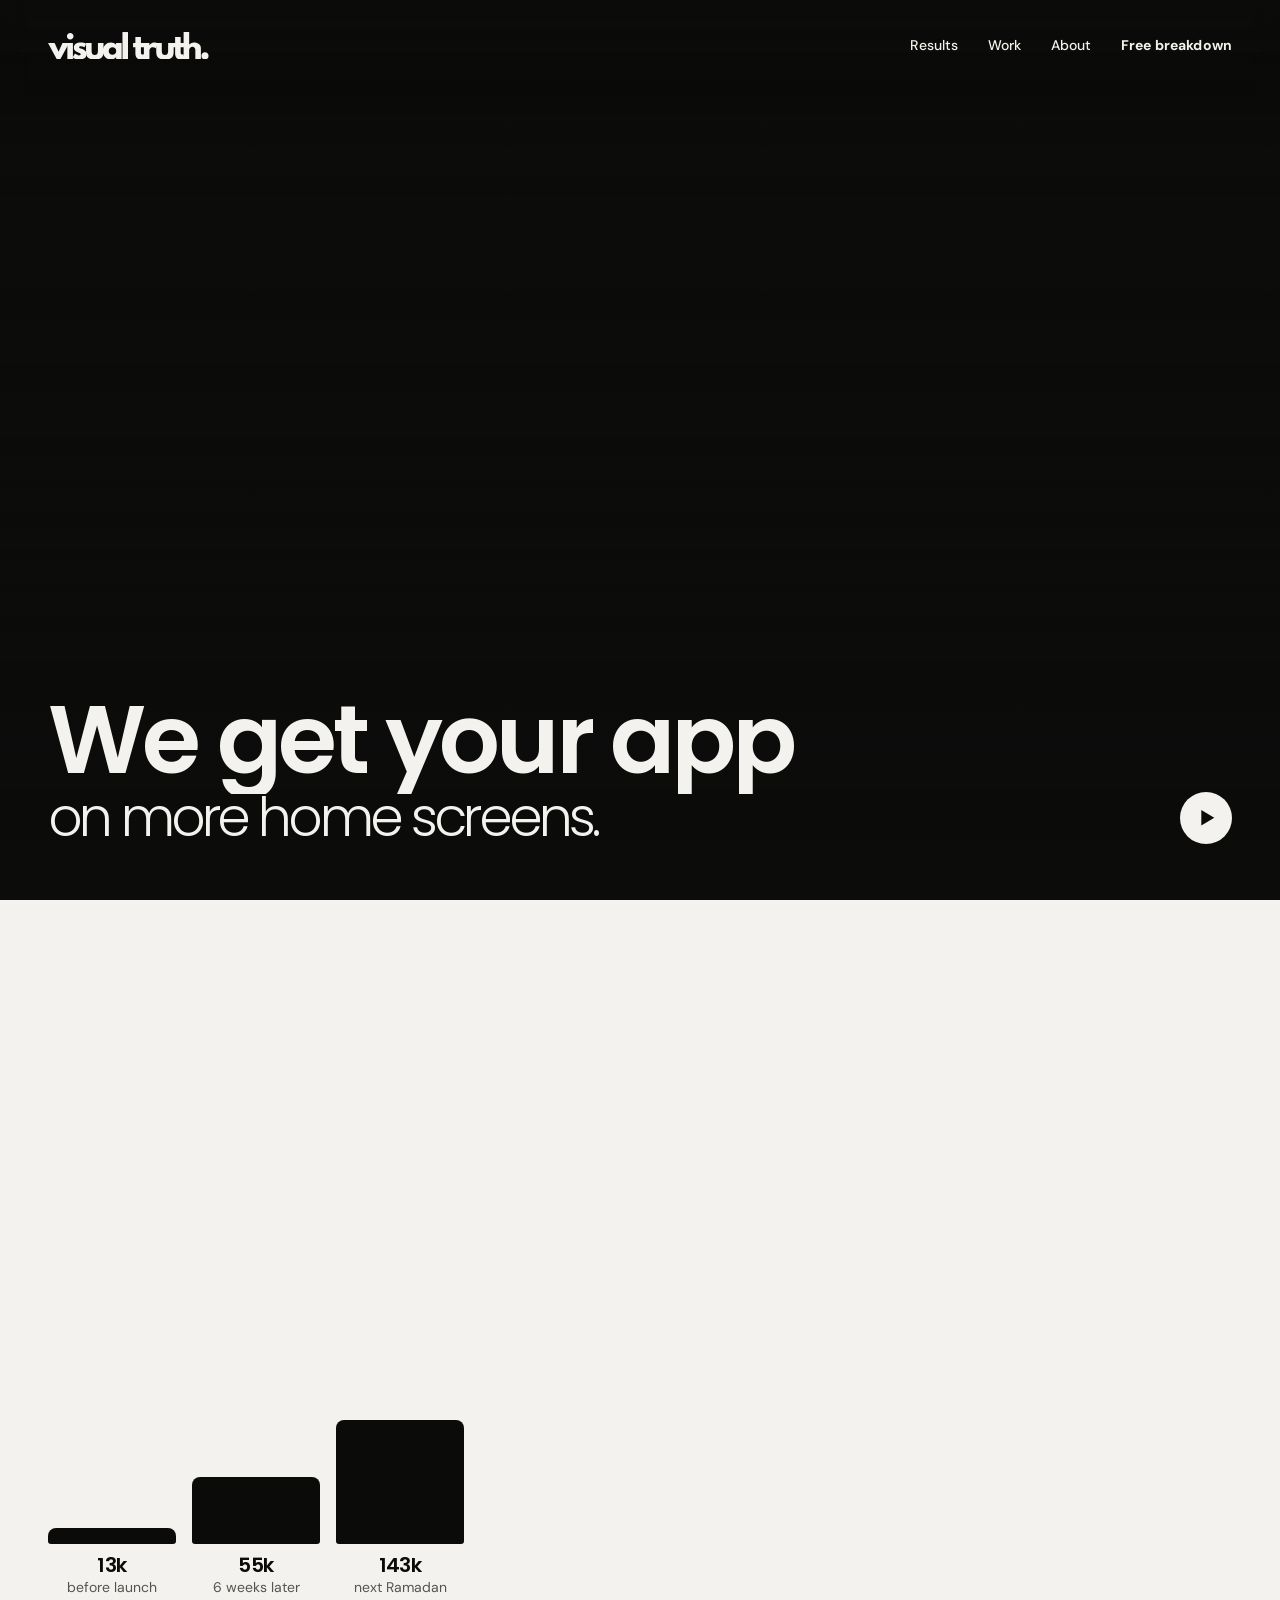
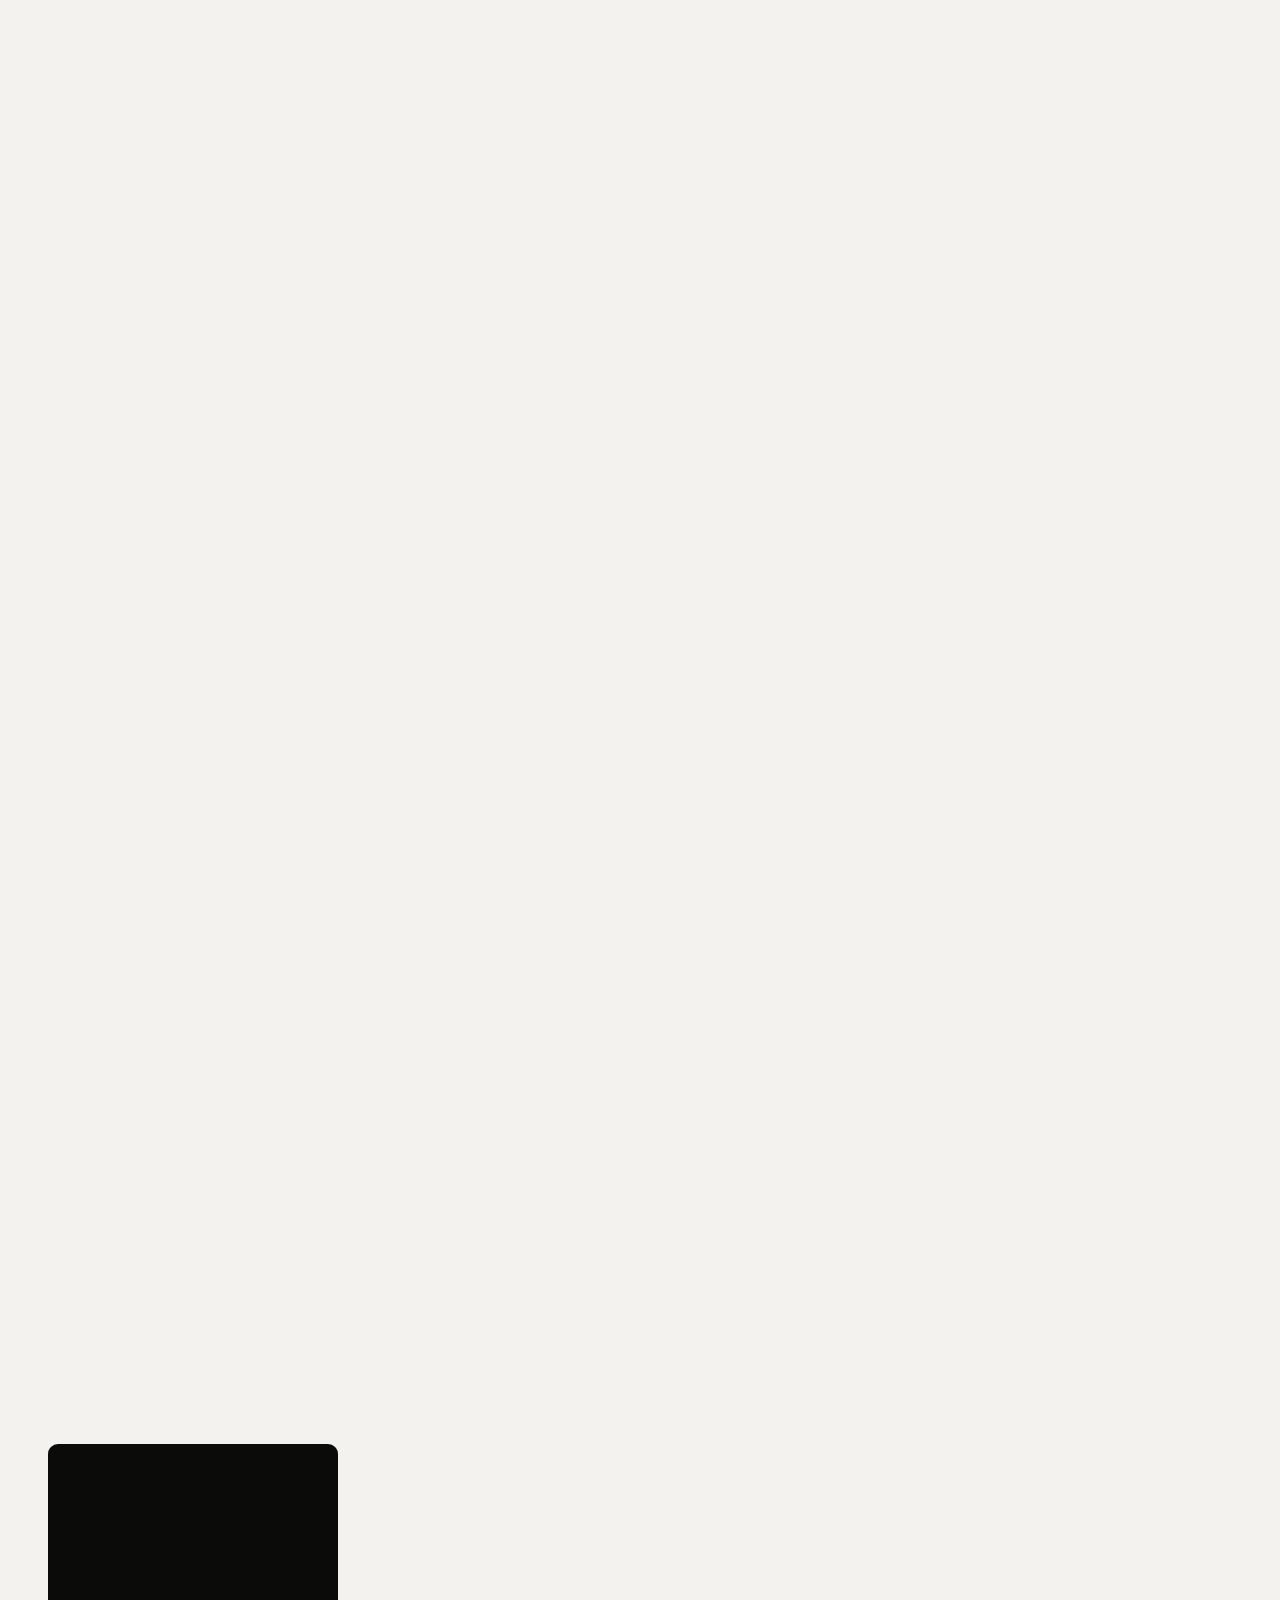
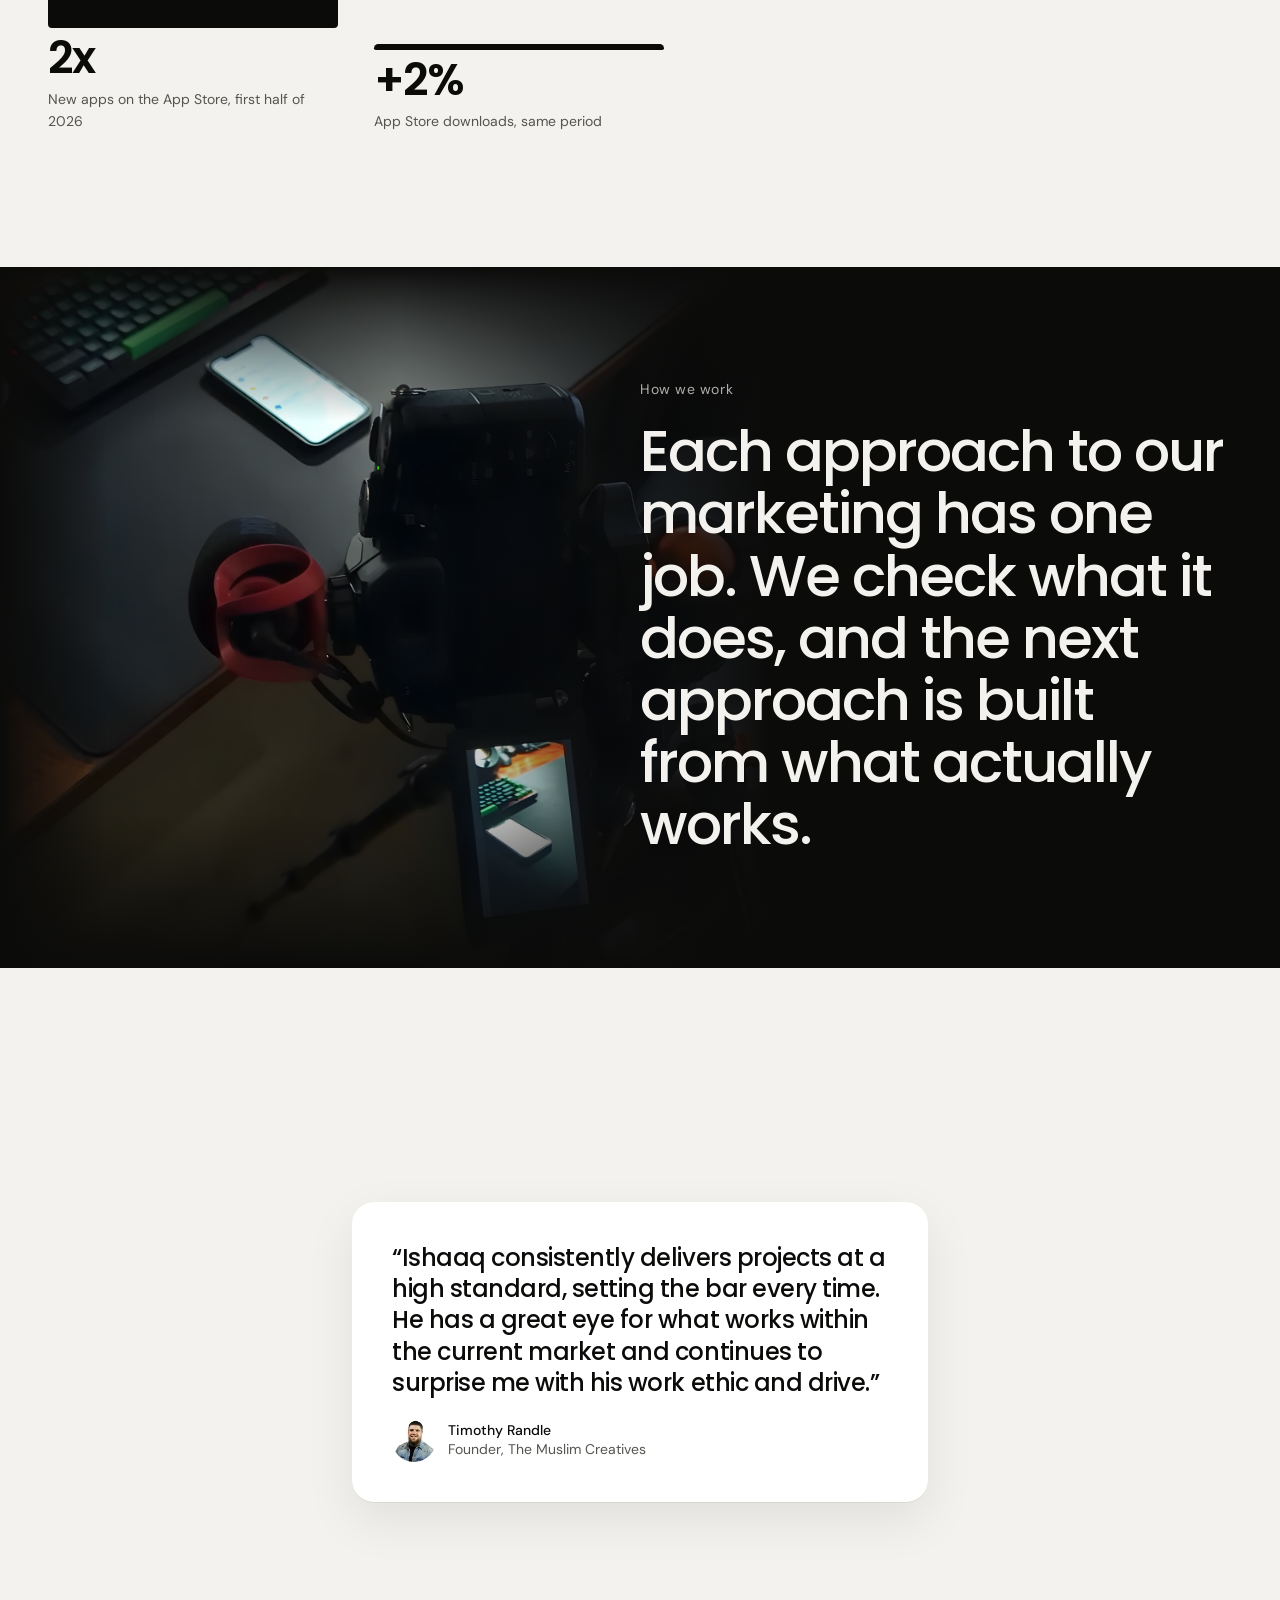
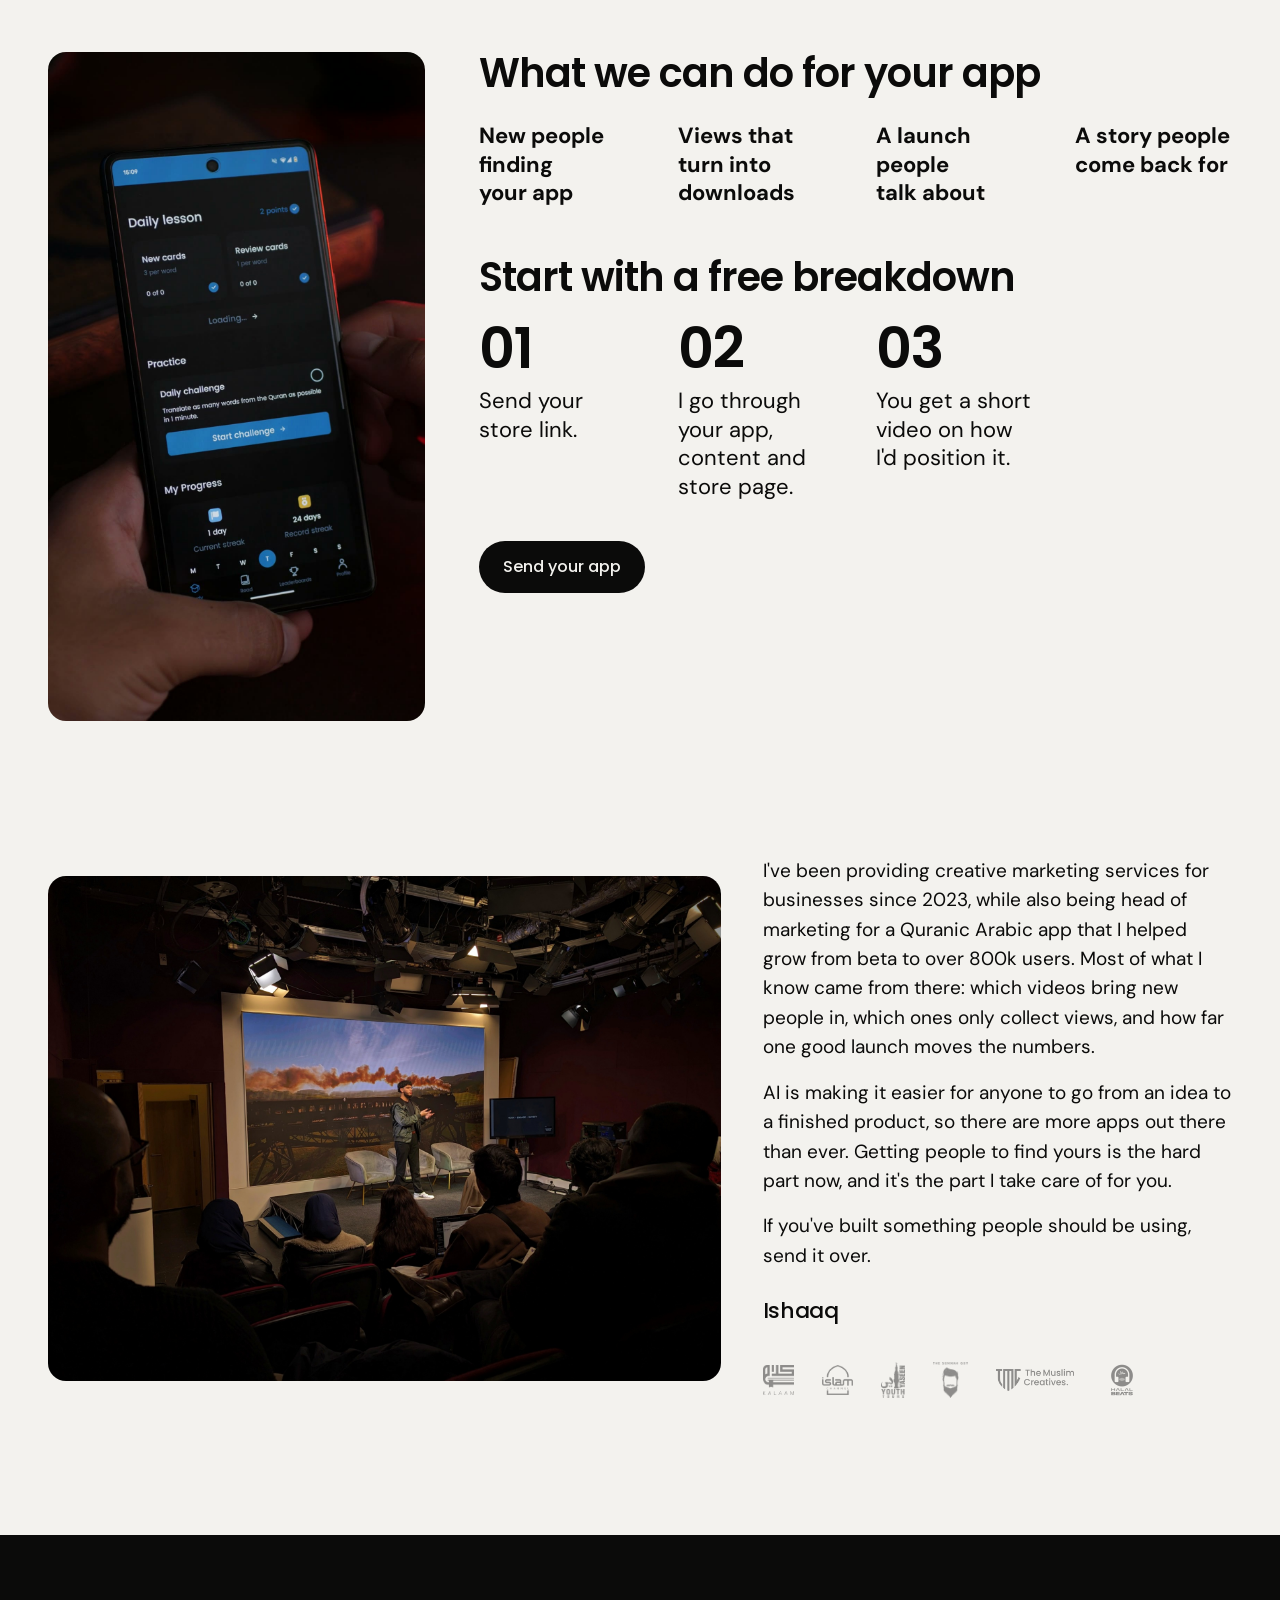
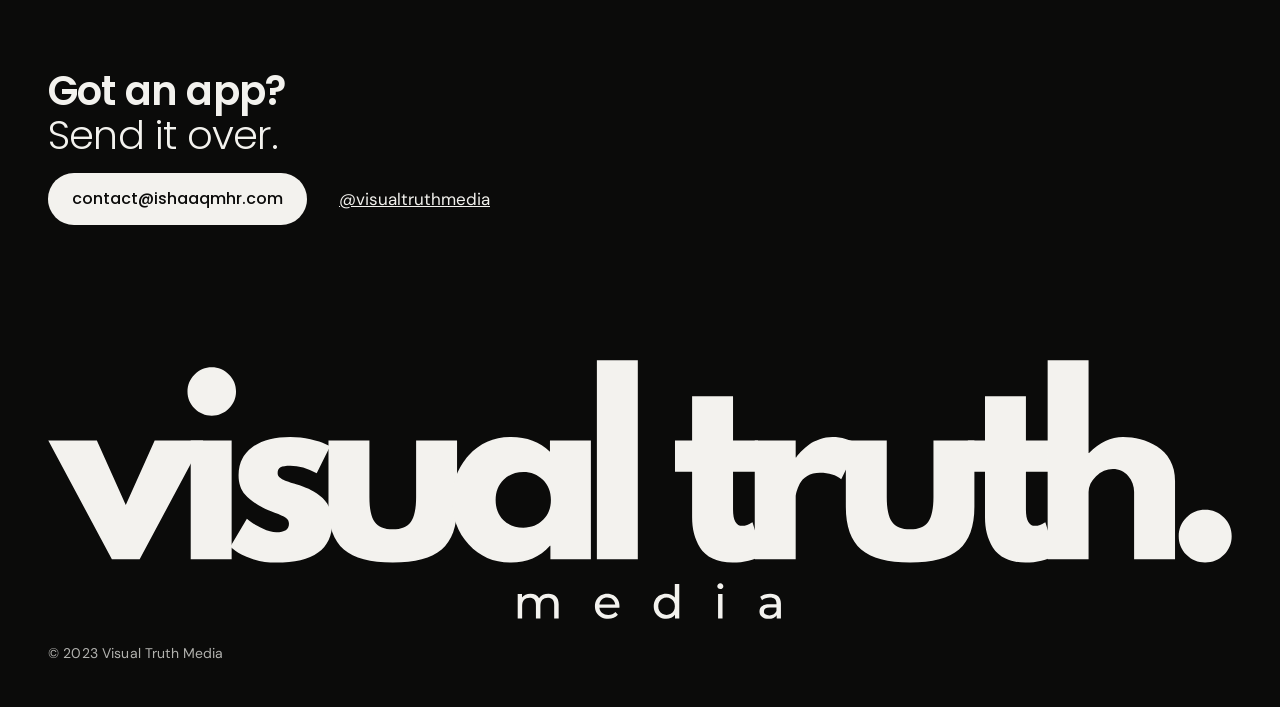
==== commit c4138c97: "Draft update: v10.html" ====
--- a/index.html
+++ b/index.html
@@ -54,7 +54,20 @@
 .bd-pop::backdrop{background:#0b0b0ab3;backdrop-filter:blur(6px)}
 .bd-pop .result-list{gap:1.5rem 2rem}
 .bd-pop .bd-x{position:sticky;top:0;float:right;border:0;border-radius:999px;padding:.5rem 1rem;background:var(--ink);color:var(--cream);font:500 .875rem/1 var(--font-display);cursor:pointer}
-</style></head><body><a class="skip" href="#films">Skip to the films</a><header class="top" data-top><a href="#main" aria-label="Visual Truth Media, home"><svg class="wordmark" viewBox="117.40 339.71 566.38 97.02" role="img" aria-label="Visual Truth Media" fill="currentColor"><path transform="translate(119.754615,434.970006)" d="M 21.015625 -56.75 L 34.84375 -25.875 L 48.671875 -56.75 L 71.890625 -56.75 L 41.484375 0 L 28.203125 0 L -2.21875 -56.75 Z M 21.015625 -56.75 "/><path transform="translate(179.028025,434.970006)" d="M 8.515625 -88.375 C 10.804688 -90.664062 13.535156 -91.8125 16.703125 -91.8125 C 19.867188 -91.8125 22.59375 -90.664062 24.875 -88.375 C 27.164062 -86.09375 28.3125 -83.363281 28.3125 -80.1875 C 28.3125 -77.019531 27.164062 -74.289062 24.875 -72 C 22.59375 -69.71875 19.867188 -68.578125 16.703125 -68.578125 C 13.535156 -68.578125 10.804688 -69.71875 8.515625 -72 C 6.234375 -74.289062 5.09375 -77.019531 5.09375 -80.1875 C 5.09375 -83.363281 6.234375 -86.09375 8.515625 -88.375 Z M 6.640625 -56.75 L 6.640625 0 L 26.21875 0 L 26.21875 -56.75 Z M 6.640625 -56.75 "/><path transform="translate(202.027806,434.970006)" d="M 31.296875 -58.40625 C 34.546875 -58.40625 37.753906 -58.035156 40.921875 -57.296875 C 44.097656 -56.554688 46.457031 -55.816406 48 -55.078125 L 50.328125 -53.984375 L 43.90625 -41.140625 C 39.488281 -43.503906 35.285156 -44.6875 31.296875 -44.6875 C 29.085938 -44.6875 27.519531 -44.445312 26.59375 -43.96875 C 25.675781 -43.488281 25.21875 -42.582031 25.21875 -41.25 C 25.21875 -40.957031 25.253906 -40.664062 25.328125 -40.375 C 25.398438 -40.082031 25.546875 -39.804688 25.765625 -39.546875 C 25.992188 -39.285156 26.195312 -39.0625 26.375 -38.875 C 26.5625 -38.695312 26.875 -38.492188 27.3125 -38.265625 C 27.757812 -38.046875 28.113281 -37.878906 28.375 -37.765625 C 28.632812 -37.660156 29.054688 -37.492188 29.640625 -37.265625 C 30.234375 -37.046875 30.675781 -36.878906 30.96875 -36.765625 C 31.257812 -36.660156 31.753906 -36.5 32.453125 -36.28125 C 33.160156 -36.0625 33.695312 -35.914062 34.0625 -35.84375 C 36.351562 -35.175781 38.34375 -34.4375 40.03125 -33.625 C 41.726562 -32.8125 43.515625 -31.703125 45.390625 -30.296875 C 47.273438 -28.898438 48.734375 -27.132812 49.765625 -25 C 50.804688 -22.863281 51.328125 -20.429688 51.328125 -17.703125 C 51.328125 -4.796875 42.363281 1.65625 24.4375 1.65625 C 20.382812 1.65625 16.53125 1.03125 12.875 -0.21875 C 9.226562 -1.476562 6.597656 -2.734375 4.984375 -3.984375 L 2.546875 -5.96875 L 10.515625 -19.359375 C 11.097656 -18.835938 11.867188 -18.226562 12.828125 -17.53125 C 13.785156 -16.832031 15.519531 -15.875 18.03125 -14.65625 C 20.539062 -13.4375 22.71875 -12.828125 24.5625 -12.828125 C 28.613281 -12.828125 30.640625 -14.191406 30.640625 -16.921875 C 30.640625 -18.171875 30.125 -19.144531 29.09375 -19.84375 C 28.0625 -20.550781 26.304688 -21.347656 23.828125 -22.234375 C 21.359375 -23.117188 19.425781 -23.929688 18.03125 -24.671875 C 14.488281 -26.515625 11.6875 -28.597656 9.625 -30.921875 C 7.5625 -33.242188 6.53125 -36.320312 6.53125 -40.15625 C 6.53125 -45.90625 8.757812 -50.382812 13.21875 -53.59375 C 17.675781 -56.800781 23.703125 -58.40625 31.296875 -58.40625 Z M 31.296875 -58.40625 "/><path transform="translate(246.039757,434.970006)" d="M 25.109375 -56.75 L 25.109375 -29.75 C 25.109375 -24.144531 25.957031 -20.160156 27.65625 -17.796875 C 29.351562 -15.441406 32.226562 -14.265625 36.28125 -14.265625 C 40.332031 -14.265625 43.207031 -15.441406 44.90625 -17.796875 C 46.601562 -20.160156 47.453125 -24.144531 47.453125 -29.75 L 47.453125 -56.75 L 67.03125 -56.75 L 67.03125 -25 C 67.03125 -15.5625 64.578125 -8.757812 59.671875 -4.59375 C 54.765625 -0.425781 46.960938 1.65625 36.265625 1.65625 C 25.578125 1.65625 17.78125 -0.425781 12.875 -4.59375 C 7.976562 -8.757812 5.53125 -15.5625 5.53125 -25 L 5.53125 -56.75 Z M 25.109375 -56.75 "/><path transform="translate(308.188533,434.970006)" d="M 10.5 -7.015625 C 5.195312 -12.804688 2.546875 -19.90625 2.546875 -28.3125 C 2.546875 -36.71875 5.195312 -43.832031 10.5 -49.65625 C 15.8125 -55.488281 22.5625 -58.40625 30.75 -58.40625 C 38.269531 -58.40625 44.460938 -56.046875 49.328125 -51.328125 L 49.328125 -56.75 L 68.90625 -56.75 L 68.90625 0 L 49.546875 0 L 49.546875 -6.421875 L 49.328125 -6.421875 C 44.460938 -1.035156 38.269531 1.65625 30.75 1.65625 C 22.5625 1.65625 15.8125 -1.234375 10.5 -7.015625 Z M 27.15625 -37.9375 C 24.613281 -35.425781 23.34375 -32.21875 23.34375 -28.3125 C 23.34375 -24.40625 24.554688 -21.21875 26.984375 -18.75 C 29.421875 -16.28125 32.628906 -15.046875 36.609375 -15.046875 C 40.441406 -15.046875 43.59375 -16.296875 46.0625 -18.796875 C 48.539062 -21.304688 49.78125 -24.476562 49.78125 -28.3125 C 49.78125 -32.21875 48.503906 -35.425781 45.953125 -37.9375 C 43.410156 -40.445312 40.296875 -41.703125 36.609375 -41.703125 C 32.847656 -41.703125 29.695312 -40.445312 27.15625 -37.9375 Z M 27.15625 -37.9375 "/><path transform="translate(373.323233,434.970006)" d="M 6.640625 0 L 6.640625 -95.125 L 26.21875 -95.125 L 26.21875 0 Z M 6.640625 0 "/><path transform="translate(415.562677,434.970006)" d="M 9.953125 -56.75 L 9.953125 -77.875 L 29.53125 -77.875 L 29.53125 -56.75 L 41.484375 -56.75 L 41.484375 -41.8125 L 29.53125 -41.8125 L 29.53125 -23.78125 C 29.53125 -18.539062 31.003906 -15.921875 33.953125 -15.921875 C 34.691406 -15.921875 35.46875 -16.066406 36.28125 -16.359375 C 37.09375 -16.660156 37.71875 -16.957031 38.15625 -17.25 L 38.828125 -17.703125 L 43.6875 -1.875 C 39.488281 0.476562 34.695312 1.65625 29.3125 1.65625 C 25.625 1.65625 22.453125 1.007812 19.796875 -0.28125 C 17.140625 -1.570312 15.128906 -3.300781 13.765625 -5.46875 C 12.398438 -7.644531 11.421875 -9.929688 10.828125 -12.328125 C 10.242188 -14.722656 9.953125 -17.285156 9.953125 -20.015625 L 9.953125 -41.8125 L 1.765625 -41.8125 L 1.765625 -56.75 Z M 9.953125 -56.75 "/><path transform="translate(448.847331,434.970006)" d="M 6.640625 0 L 6.640625 -56.75 L 26.21875 -56.75 L 26.21875 -48.5625 L 26.4375 -48.5625 C 26.582031 -48.851562 26.820312 -49.21875 27.15625 -49.65625 C 27.488281 -50.101562 28.207031 -50.878906 29.3125 -51.984375 C 30.414062 -53.085938 31.59375 -54.082031 32.84375 -54.96875 C 34.101562 -55.851562 35.726562 -56.644531 37.71875 -57.34375 C 39.707031 -58.050781 41.734375 -58.40625 43.796875 -58.40625 C 45.941406 -58.40625 48.046875 -58.109375 50.109375 -57.515625 C 52.171875 -56.921875 53.679688 -56.332031 54.640625 -55.75 L 56.1875 -54.859375 L 48 -38.265625 C 45.570312 -40.335938 42.179688 -41.375 37.828125 -41.375 C 35.460938 -41.375 33.429688 -40.851562 31.734375 -39.8125 C 30.046875 -38.78125 28.847656 -37.523438 28.140625 -36.046875 C 27.441406 -34.578125 26.945312 -33.328125 26.65625 -32.296875 C 26.363281 -31.265625 26.21875 -30.453125 26.21875 -29.859375 L 26.21875 0 Z M 6.640625 0 "/><path transform="translate(493.522807,434.970006)" d="M 25.109375 -56.75 L 25.109375 -29.75 C 25.109375 -24.144531 25.957031 -20.160156 27.65625 -17.796875 C 29.351562 -15.441406 32.226562 -14.265625 36.28125 -14.265625 C 40.332031 -14.265625 43.207031 -15.441406 44.90625 -17.796875 C 46.601562 -20.160156 47.453125 -24.144531 47.453125 -29.75 L 47.453125 -56.75 L 67.03125 -56.75 L 67.03125 -25 C 67.03125 -15.5625 64.578125 -8.757812 59.671875 -4.59375 C 54.765625 -0.425781 46.960938 1.65625 36.265625 1.65625 C 25.578125 1.65625 17.78125 -0.425781 12.875 -4.59375 C 7.976562 -8.757812 5.53125 -15.5625 5.53125 -25 L 5.53125 -56.75 Z M 25.109375 -56.75 "/><path transform="translate(555.671572,434.970006)" d="M 9.953125 -56.75 L 9.953125 -77.875 L 29.53125 -77.875 L 29.53125 -56.75 L 41.484375 -56.75 L 41.484375 -41.8125 L 29.53125 -41.8125 L 29.53125 -23.78125 C 29.53125 -18.539062 31.003906 -15.921875 33.953125 -15.921875 C 34.691406 -15.921875 35.46875 -16.066406 36.28125 -16.359375 C 37.09375 -16.660156 37.71875 -16.957031 38.15625 -17.25 L 38.828125 -17.703125 L 43.6875 -1.875 C 39.488281 0.476562 34.695312 1.65625 29.3125 1.65625 C 25.625 1.65625 22.453125 1.007812 19.796875 -0.28125 C 17.140625 -1.570312 15.128906 -3.300781 13.765625 -5.46875 C 12.398438 -7.644531 11.421875 -9.929688 10.828125 -12.328125 C 10.242188 -14.722656 9.953125 -17.285156 9.953125 -20.015625 L 9.953125 -41.8125 L 1.765625 -41.8125 L 1.765625 -56.75 Z M 9.953125 -56.75 "/><path transform="translate(588.956226,434.970006)" d="M 6.640625 0 L 6.640625 -95.125 L 26.21875 -95.125 L 26.21875 -50.765625 L 26.4375 -50.765625 C 31.519531 -55.859375 36.9375 -58.40625 42.6875 -58.40625 C 45.488281 -58.40625 48.269531 -58.035156 51.03125 -57.296875 C 53.800781 -56.554688 56.457031 -55.410156 59 -53.859375 C 61.550781 -52.316406 63.617188 -50.125 65.203125 -47.28125 C 66.785156 -44.445312 67.578125 -41.148438 67.578125 -37.390625 L 67.578125 0 L 48 0 L 48 -32.078125 C 48 -35.023438 47.054688 -37.601562 45.171875 -39.8125 C 43.296875 -42.03125 40.847656 -43.140625 37.828125 -43.140625 C 34.878906 -43.140625 32.207031 -41.992188 29.8125 -39.703125 C 27.414062 -37.421875 26.21875 -34.878906 26.21875 -32.078125 L 26.21875 0 Z M 6.640625 0 "/><path class="stop" transform="translate(651.657959,434.970006)" d="M 19.25 -23.671875 C 22.789062 -23.671875 25.796875 -22.4375 28.265625 -19.96875 C 30.734375 -17.5 31.96875 -14.492188 31.96875 -10.953125 C 31.96875 -7.484375 30.734375 -4.515625 28.265625 -2.046875 C 25.796875 0.421875 22.789062 1.65625 19.25 1.65625 C 15.78125 1.65625 12.8125 0.421875 10.34375 -2.046875 C 7.875 -4.515625 6.640625 -7.484375 6.640625 -10.953125 C 6.640625 -14.492188 7.875 -17.5 10.34375 -19.96875 C 12.8125 -22.4375 15.78125 -23.671875 19.25 -23.671875 Z M 19.25 -23.671875 "/></svg></a><nav class="top-nav" aria-label="Page"><a class="quiet" href="#results">Results</a><a class="quiet" href="#films">Work</a><a class="quiet" href="#about">About</a><a class="quiet" href="#breakdown" data-bd-open><strong>Free breakdown</strong></a></nav></header><main id="main"><div class="intro" data-intro aria-hidden="true"><span class="intro-dot"></span></div><section class="hero" data-hero aria-label="Our latest film"><div class="hero-frame" data-hero-frame><picture><source media="(max-aspect-ratio: 4/5)" srcset="https://media.visualtruth.media/mtf-sarajevo-hum1/hero-tall.jpg"><img src="https://media.visualtruth.media/mtf-sarajevo-hum1/hero-wide.jpg" alt="" fetchpriority="high"></picture><video class="wide" data-hero-video data-start="36.4" data-src="https://media.visualtruth.media/mtf-sarajevo-hum1/hero-wide.mp4" data-poster="https://media.visualtruth.media/mtf-sarajevo-hum1/hero-wide.jpg" muted loop playsinline preload="auto"></video><video class="tall" data-hero-video data-start="36.4" data-src="https://media.visualtruth.media/mtf-sarajevo-hum1/hero-tall.mp4" data-poster="https://media.visualtruth.media/mtf-sarajevo-hum1/hero-tall.jpg" muted loop playsinline preload="auto"></video><div class="grain" aria-hidden="true"></div></div><div class="hero-copy" data-hero-copy><h1 class="headline" data-headline><span class="line thick"><span class="w" style="--i:0">We</span> <span class="w" style="--i:1">get</span> <span class="w" style="--i:2">your</span> <span class="w" style="--i:3">app</span></span><span class="line thin" style="font-size:.56em;margin-top:.12em"><span class="w" style="--i:4">on</span> <span class="w" style="--i:5">more</span> <span class="w" style="--i:6">home</span> <span class="w" style="--i:7">screens.</span></span></h1><button class="hero-play rise" style="--i:8" type="button" data-play="mtf-sarajevo"><span class="dot"><svg viewBox="0 0 10 12" aria-hidden="true"><path d="M0 0 L10 6 L0 12 Z" fill="currentColor"/></svg></span><span style="display:none"><strong>MTF Sarajevo</strong><span class="cap timecode" data-timecode data-length="1:11" aria-hidden="true"></span></span></button></div></section><section class="results" id="results" aria-labelledby="results-title"><h2 class="section-title rise" id="results-title">Results</h2><div style="display:grid;grid-template-columns:minmax(0,5fr) minmax(0,7fr);gap:clamp(1.5rem,1rem + 3vw,4rem);align-items:center"><div class="result-text"><p class="result-label rise" style="--i:1;max-width:none"><strong>13k to 55k</strong> monthly users within 6 weeks</p><p class="result-label rise" style="--i:2;max-width:none"><strong>143k</strong> monthly users by the next year</p><div role="img" aria-label="Kalaam monthly users: 13k, 55k six weeks later, 143k the next year" data-grow style="display:flex;align-items:flex-end;gap:1rem;height:12rem;margin-top:1.75rem;max-width:26rem"><div style="flex:1;display:flex;flex-direction:column;justify-content:flex-end;align-items:center;gap:.5rem;height:100%"><i class="grow" style="--d:0;display:block;width:100%;height:9%;background:var(--ink);border-radius:8px 8px 3px 3px"></i><small style="font-size:var(--text-caption);color:var(--ink-soft);text-align:center;line-height:1.3">13k<br>before</small></div><div style="flex:1;display:flex;flex-direction:column;justify-content:flex-end;align-items:center;gap:.5rem;height:100%"><i class="grow" style="--d:1;display:block;width:100%;height:38%;background:var(--ink);border-radius:8px 8px 3px 3px"></i><small style="font-size:var(--text-caption);color:var(--ink-soft);text-align:center;line-height:1.3">55k<br>6 weeks</small></div><div style="flex:1;display:flex;flex-direction:column;justify-content:flex-end;align-items:center;gap:.5rem;height:100%"><i class="grow" style="--d:2;display:block;width:100%;height:100%;background:var(--ink);border-radius:8px 8px 3px 3px"></i><small style="font-size:var(--text-caption);color:var(--ink-soft);text-align:center;line-height:1.3">143k<br>next year</small></div></div></div><article class="case wide" data-film="kalaam-launch" style="margin:0"><button class="film-button rise" type="button" data-play="kalaam-launch" aria-label="Watch the Kalaam launch film"><div class="poster"><img class="poster-still" src="media/kalaam-launch-2024-poster.jpg" alt="" loading="lazy"><video data-preview="media/kalaam-launch-2024-loop.mp4" muted loop playsinline preload="none"></video><div class="grain" aria-hidden="true"></div><span class="dot"><svg viewBox="0 0 24 24" width="22" height="22" aria-hidden="true"><path d="M8 5v14l11-7z" fill="currentColor"/></svg></span><span class="length">1:06</span></div></button><div class="case-text"><p class="category rise">App</p><h3 class="case-title rise" style="--i:1"><a href="#results">Kalaam, 2024 app launch</a></h3><p class="case-line rise" style="--i:2">The launch film that took Kalaam out of beta, made from scratch.</p></div></article></div><div style="text-align:center;margin-top:clamp(2.5rem,2rem + 3vw,5rem)"><p class="result-value rise" style="font-size:clamp(3rem,2rem + 5vw,6rem)">800k+</p><p class="result-label rise" style="--i:2;margin:.25rem auto 0">people have used this education app</p><p class="rise" style="--i:3;margin:2rem 0 0"><a class="button" href="#breakdown" data-bd-open>Get a free breakdown of your app</a></p></div></section><section class="selected" id="films" aria-labelledby="selected-title"><h2 class="section-title rise" id="selected-title">Selected work</h2><article class="case wide" data-film="kalaam-update" style="margin:0 0 clamp(1.5rem,1rem + 2vw,3rem)"><button class="film-button rise" type="button" data-play="kalaam-update" aria-label="Watch the Kalaam 2025 update film"><div class="poster"><img class="poster-still" src="media/kalaam-update-2025-poster.jpg" alt="" loading="lazy"><video data-preview="media/kalaam-update-2025-loop.mp4" muted loop playsinline preload="none"></video><div class="grain" aria-hidden="true"></div><span class="dot"><svg viewBox="0 0 24 24" width="22" height="22" aria-hidden="true"><path d="M8 5v14l11-7z" fill="currentColor"/></svg></span><span class="length">1:00</span></div></button><div class="case-text"><p class="category rise">App</p><h3 class="case-title rise" style="--i:1"><a href="#films">Kalaam, 2025 update</a></h3><p class="case-line rise" style="--i:2">The film for the 2025 update. That Ramadan, monthly users reached 143k.</p></div></article><div class="selected-films"><article class="case tall" data-film="room-2"><button class="film-button rise" type="button" data-play="room-2" aria-label="Watch Room 2"><div class="poster"><img class="poster-still" src="https://media.visualtruth.media/room-2-hum1/poster.jpg" alt="" loading="lazy"><video data-preview="https://media.visualtruth.media/room-2-hum1/preview.mp4" muted loop playsinline preload="none"></video><div class="grain" aria-hidden="true"></div><span class="dot"><svg viewBox="0 0 24 24" width="22" height="22" aria-hidden="true"><path d="M8 5v14l11-7z" fill="currentColor"/></svg></span><span class="length">0:58</span></div></button><div class="case-text"><p class="category rise">App</p><h3 class="case-title rise" style="--i:1"><a href="#films">Room 2</a></h3><p class="case-line rise" style="--i:2">The hardest step into a study circle is the door.</p></div></article><article class="case tall" data-film="kalaam-tiktok"><button class="film-button rise" type="button" data-play="kalaam-tiktok" aria-label="Watch Kalaam launch"><div class="poster"><img class="poster-still" src="media/kalaam-tiktok-poster.jpg" alt="" loading="lazy"><video data-preview="media/kalaam-tiktok-1-3m.mp4" muted loop playsinline preload="none"></video><div class="grain" aria-hidden="true"></div><span class="dot"><svg viewBox="0 0 24 24" width="22" height="22" aria-hidden="true"><path d="M8 5v14l11-7z" fill="currentColor"/></svg></span><span class="length" style="left:.75rem;right:auto;top:.75rem;bottom:auto;position:absolute;z-index:3;background:var(--cream);color:var(--ink);border-radius:999px;padding:.2rem .6rem;font-weight:500">1.3M views</span><span class="length">1:01</span></div></button><div class="case-text"><p class="category rise">App · TikTok</p><h3 class="case-title rise" style="--i:1"><a href="#films">Kalaam launch</a></h3><p class="case-line rise" style="--i:2">Posted for the Ramadan 2024 launch. [Check: organic or promoted?]</p></div></article><article class="case tall" data-film="kalaam-gift"><button class="film-button rise" type="button" data-play="kalaam-gift" aria-label="Watch Kalaam reel [pick the video]"><div class="poster"><img class="poster-still" src="https://media.visualtruth.media/kalaam-gift-r19/poster.jpg" alt="" loading="lazy"><video data-preview="https://media.visualtruth.media/kalaam-gift-r19/preview.mp4" muted loop playsinline preload="none"></video><div class="grain" aria-hidden="true"></div><span class="dot"><svg viewBox="0 0 24 24" width="22" height="22" aria-hidden="true"><path d="M8 5v14l11-7z" fill="currentColor"/></svg></span><span class="length" style="left:.75rem;right:auto;top:.75rem;bottom:auto;position:absolute;z-index:3;background:var(--cream);color:var(--ink);border-radius:999px;padding:.2rem .6rem;font-weight:500">100k+ views</span><span class="length"></span></div></button><div class="case-text"><p class="category rise">App · Instagram</p><h3 class="case-title rise" style="--i:1"><a href="#films">Kalaam reel [pick the video]</a></h3><p class="case-line rise" style="--i:2">October 2024. Passed 100k views, almost all from people who didn&#39;t follow the account.</p></div></article></div></section><section class="results" id="market" aria-labelledby="market-title"><h2 class="section-title rise" id="market-title">More apps, same downloads</h2><div style="display:grid;grid-template-columns:minmax(0,6fr) minmax(0,5fr);gap:clamp(1.5rem,1rem + 3vw,4rem);align-items:end"><div class="mk-bars" data-grow role="img" aria-label="First half of 2026 on the App Store: new apps doubled; downloads up 2 percent"><div class="mk-bar"><i class="grow" style="--d:0;height:100%"></i><b>2x</b><small>New apps on the App Store, first half of 2026</small></div><div class="mk-bar"><i class="grow" style="--d:1;height:2%"></i><b>+2%</b><small>App Store downloads, same period</small></div></div><div class="result-text"><p class="result-label rise" style="--i:1;max-width:32ch">In the first half of 2026, twice as many new apps came out on the App Store as the year before. Downloads went up 2%.</p><p class="result-label rise" style="--i:2;max-width:32ch;margin-top:1rem">More people are building apps than ever, and the number of people downloading them has barely moved. Every new app is splitting the same attention.</p><p class="result-label rise" style="--i:3;max-width:32ch;margin-top:1rem">So the gap keeps getting wider. A good app is no longer enough to get found: how you market it, and who you position it for, decides whether people ever see it.</p><p class="result-source rise" style="--i:4;margin-top:1rem">Sensor Tower, first half of 2026, reported by The New York Times (July 2026).</p></div></div></section><section class="hw-band" id="approach" aria-label="How we work"><div class="hw-media" aria-hidden="true"><img src="people/desk-camera.jpg" alt="" loading="lazy"></div><div class="hw-inner"><div class="hw-text"><p class="hw-label">How we work</p><p class="hw-line">Each approach to our marketing has one job. We check what it does, and the next approach is built from what actually works.</p></div></div></section><section class="results q-ring" id="testimonial" aria-labelledby="testimonial-title"><h2 class="section-title rise" id="testimonial-title">What founders say</h2><div class="q-stage" data-q-stage><figure class="q-card"><blockquote><p>&ldquo;Ishaaq consistently delivers projects at a high standard, setting the bar every time. He has a great eye for what works within the current market and continues to surprise me with his work ethic and drive.&rdquo;</p></blockquote><figcaption><img src="people/tim.png" alt="" style="width:44px;height:44px;border-radius:999px;object-fit:cover;background:var(--cream-deep)"><span><b>Timothy Randle</b><br>Founder, The Muslim Creatives</span></figcaption></figure><figure class="q-card"><blockquote><p>&ldquo;[Placeholder: Asmir on Mover OS, to ask him]&rdquo;</p></blockquote><figcaption><span style="width:44px;height:44px;border-radius:999px;background:var(--cream-deep);display:block"></span><span><b>Asmir</b><br>Founder, Mover OS</span></figcaption></figure><figure class="q-card"><blockquote><p>&ldquo;Quality is impeccable. [Placeholder: to ask Areeb]&rdquo;</p></blockquote><figcaption><span style="width:44px;height:44px;border-radius:999px;background:var(--cream-deep);display:block"></span><span><b>Areeb</b><br>Founder, Kalaam</span></figcaption></figure></div><p class="result-source" style="text-align:center;margin-top:1rem">Drag to turn. Tap a quote to stop on it.</p></section><section class="results" id="breakdown" aria-label="What we can do for your app"><div class="bd-grid"><div class="bd-clip"><video src="media/kalaam-in-hand.mp4" poster="media/kalaam-in-hand-poster.jpg" muted loop playsinline autoplay preload="metadata" aria-label="Kalaam in someone&#39;s hand"></video></div><div><h2 class="section-title" style="margin-bottom:1.5rem">What we can do for your app</h2><ul class="result-list"><li class="result" style="--i:1"><div class="result-text"><p class="result-label rise" style="--i:1"><strong>New people finding your app</strong></p><p class="result-source rise" style="--i:2">Content that reaches people who have never heard of you.</p></div></li><li class="result" style="--i:2"><div class="result-text"><p class="result-label rise" style="--i:1"><strong>Views that turn into downloads</strong></p><p class="result-source rise" style="--i:2">Every video gives people one clear reason to get the app.</p></div></li><li class="result" style="--i:3"><div class="result-text"><p class="result-label rise" style="--i:1"><strong>A launch people talk about</strong></p><p class="result-source rise" style="--i:2">A new app, a big update or a season like Ramadan, made into a moment people see and share.</p></div></li><li class="result" style="--i:4"><div class="result-text"><p class="result-label rise" style="--i:1"><strong>A story people come back for</strong></p><p class="result-source rise" style="--i:2">Characters, series and stories with your app at the centre.</p></div></li></ul><h2 class="section-title" style="margin:3rem 0 1.5rem">Start with a free breakdown</h2><ul class="result-list"><li class="result" style="--i:1"><div class="result-text"><p class="result-value rise" style="--i:1;font-size:clamp(2.25rem,1.5rem + 3vw,3.5rem)">01</p><p class="result-label rise" style="--i:2">Send me your app&#39;s store link.</p></div></li><li class="result" style="--i:2"><div class="result-text"><p class="result-value rise" style="--i:1;font-size:clamp(2.25rem,1.5rem + 3vw,3.5rem)">02</p><p class="result-label rise" style="--i:2">I go through your app, your content and your store page.</p></div></li><li class="result" style="--i:3"><div class="result-text"><p class="result-value rise" style="--i:1;font-size:clamp(2.25rem,1.5rem + 3vw,3.5rem)">03</p><p class="result-label rise" style="--i:2">You get a short video back on how I&#39;d position it to reach your target audience.</p></div></li></ul><p style="margin:2.5rem 0 0"><a class="button" href="mailto:contact@ishaaqmhr.com?subject=Free%20breakdown">Send your app</a></p></div></div></section><section class="about" id="about" aria-label="About" style="align-items:center"><div class="about-head" style="grid-column:1/span 6"><img src="people/stage-wide.jpg" alt="Ishaaq on stage, giving a talk" loading="lazy" style="display:block;width:100%;aspect-ratio:4/5;object-fit:cover;object-position:54% 50%;border-radius:18px"></div><div class="about-body" style="grid-column:8/span 5"><p style="margin:0 0 1rem">I&#39;ve been providing creative marketing services for businesses since 2023, while also being head of marketing for a Quranic Arabic app that I helped grow from beta to over 800k users. Most of what I know came from there: which videos bring new people in, which ones only collect views, and how far one good launch moves the numbers.</p><p style="margin:0 0 1rem">AI is making it easier for anyone to go from an idea to a finished product, so there are more apps out there than ever. Getting people to find yours is the hard part now, and it&#39;s the part I take care of for you.</p><p style="margin:0">If you&#39;ve built something people should be using, send it over.</p><p style="margin:1.5rem 0 0;font-family:var(--font-display);font-weight:500;font-size:var(--text-lead);letter-spacing:-.02em">Ishaaq</p><div class="logos" aria-label="Worked with"><img src="logos/kalaam.png" alt="Kalaam" style="height:30px"><img src="logos/islam-channel.png" alt="Islam Channel" style="height:30px"><img src="logos/yyt.png" alt="Yaseen Youth Tours" style="height:36px"><img src="logos/tsg.png" alt="The Sunnah Guy" style="height:36px"><img src="logos/tmc.png" alt="The Muslim Creatives" style="height:22px"><img src="logos/halal-beats.png" alt="Halal Beats" style="height:40px"></div></div></section><footer class="close" id="contact" aria-label="Contact"><div class="close-inner"><h2 class="rise"><span class="thick">Got an app?</span> <span class="thin">Send it over.</span></h2><div class="close-row rise" style="--i:1"><a class="button on-ink" href="mailto:contact@ishaaqmhr.com">contact@ishaaqmhr.com</a><a class="quiet" href="https://www.instagram.com/visualtruthmedia/" style="color:var(--cream);align-self:center">@visualtruthmedia</a></div><svg class="wordmark big" viewBox="117.40 339.71 566.38 123.95" role="img" aria-label="Visual Truth Media" fill="currentColor"><path transform="translate(119.754615,434.970006)" d="M 21.015625 -56.75 L 34.84375 -25.875 L 48.671875 -56.75 L 71.890625 -56.75 L 41.484375 0 L 28.203125 0 L -2.21875 -56.75 Z M 21.015625 -56.75 "/><path transform="translate(179.028025,434.970006)" d="M 8.515625 -88.375 C 10.804688 -90.664062 13.535156 -91.8125 16.703125 -91.8125 C 19.867188 -91.8125 22.59375 -90.664062 24.875 -88.375 C 27.164062 -86.09375 28.3125 -83.363281 28.3125 -80.1875 C 28.3125 -77.019531 27.164062 -74.289062 24.875 -72 C 22.59375 -69.71875 19.867188 -68.578125 16.703125 -68.578125 C 13.535156 -68.578125 10.804688 -69.71875 8.515625 -72 C 6.234375 -74.289062 5.09375 -77.019531 5.09375 -80.1875 C 5.09375 -83.363281 6.234375 -86.09375 8.515625 -88.375 Z M 6.640625 -56.75 L 6.640625 0 L 26.21875 0 L 26.21875 -56.75 Z M 6.640625 -56.75 "/><path transform="translate(202.027806,434.970006)" d="M 31.296875 -58.40625 C 34.546875 -58.40625 37.753906 -58.035156 40.921875 -57.296875 C 44.097656 -56.554688 46.457031 -55.816406 48 -55.078125 L 50.328125 -53.984375 L 43.90625 -41.140625 C 39.488281 -43.503906 35.285156 -44.6875 31.296875 -44.6875 C 29.085938 -44.6875 27.519531 -44.445312 26.59375 -43.96875 C 25.675781 -43.488281 25.21875 -42.582031 25.21875 -41.25 C 25.21875 -40.957031 25.253906 -40.664062 25.328125 -40.375 C 25.398438 -40.082031 25.546875 -39.804688 25.765625 -39.546875 C 25.992188 -39.285156 26.195312 -39.0625 26.375 -38.875 C 26.5625 -38.695312 26.875 -38.492188 27.3125 -38.265625 C 27.757812 -38.046875 28.113281 -37.878906 28.375 -37.765625 C 28.632812 -37.660156 29.054688 -37.492188 29.640625 -37.265625 C 30.234375 -37.046875 30.675781 -36.878906 30.96875 -36.765625 C 31.257812 -36.660156 31.753906 -36.5 32.453125 -36.28125 C 33.160156 -36.0625 33.695312 -35.914062 34.0625 -35.84375 C 36.351562 -35.175781 38.34375 -34.4375 40.03125 -33.625 C 41.726562 -32.8125 43.515625 -31.703125 45.390625 -30.296875 C 47.273438 -28.898438 48.734375 -27.132812 49.765625 -25 C 50.804688 -22.863281 51.328125 -20.429688 51.328125 -17.703125 C 51.328125 -4.796875 42.363281 1.65625 24.4375 1.65625 C 20.382812 1.65625 16.53125 1.03125 12.875 -0.21875 C 9.226562 -1.476562 6.597656 -2.734375 4.984375 -3.984375 L 2.546875 -5.96875 L 10.515625 -19.359375 C 11.097656 -18.835938 11.867188 -18.226562 12.828125 -17.53125 C 13.785156 -16.832031 15.519531 -15.875 18.03125 -14.65625 C 20.539062 -13.4375 22.71875 -12.828125 24.5625 -12.828125 C 28.613281 -12.828125 30.640625 -14.191406 30.640625 -16.921875 C 30.640625 -18.171875 30.125 -19.144531 29.09375 -19.84375 C 28.0625 -20.550781 26.304688 -21.347656 23.828125 -22.234375 C 21.359375 -23.117188 19.425781 -23.929688 18.03125 -24.671875 C 14.488281 -26.515625 11.6875 -28.597656 9.625 -30.921875 C 7.5625 -33.242188 6.53125 -36.320312 6.53125 -40.15625 C 6.53125 -45.90625 8.757812 -50.382812 13.21875 -53.59375 C 17.675781 -56.800781 23.703125 -58.40625 31.296875 -58.40625 Z M 31.296875 -58.40625 "/><path transform="translate(246.039757,434.970006)" d="M 25.109375 -56.75 L 25.109375 -29.75 C 25.109375 -24.144531 25.957031 -20.160156 27.65625 -17.796875 C 29.351562 -15.441406 32.226562 -14.265625 36.28125 -14.265625 C 40.332031 -14.265625 43.207031 -15.441406 44.90625 -17.796875 C 46.601562 -20.160156 47.453125 -24.144531 47.453125 -29.75 L 47.453125 -56.75 L 67.03125 -56.75 L 67.03125 -25 C 67.03125 -15.5625 64.578125 -8.757812 59.671875 -4.59375 C 54.765625 -0.425781 46.960938 1.65625 36.265625 1.65625 C 25.578125 1.65625 17.78125 -0.425781 12.875 -4.59375 C 7.976562 -8.757812 5.53125 -15.5625 5.53125 -25 L 5.53125 -56.75 Z M 25.109375 -56.75 "/><path transform="translate(308.188533,434.970006)" d="M 10.5 -7.015625 C 5.195312 -12.804688 2.546875 -19.90625 2.546875 -28.3125 C 2.546875 -36.71875 5.195312 -43.832031 10.5 -49.65625 C 15.8125 -55.488281 22.5625 -58.40625 30.75 -58.40625 C 38.269531 -58.40625 44.460938 -56.046875 49.328125 -51.328125 L 49.328125 -56.75 L 68.90625 -56.75 L 68.90625 0 L 49.546875 0 L 49.546875 -6.421875 L 49.328125 -6.421875 C 44.460938 -1.035156 38.269531 1.65625 30.75 1.65625 C 22.5625 1.65625 15.8125 -1.234375 10.5 -7.015625 Z M 27.15625 -37.9375 C 24.613281 -35.425781 23.34375 -32.21875 23.34375 -28.3125 C 23.34375 -24.40625 24.554688 -21.21875 26.984375 -18.75 C 29.421875 -16.28125 32.628906 -15.046875 36.609375 -15.046875 C 40.441406 -15.046875 43.59375 -16.296875 46.0625 -18.796875 C 48.539062 -21.304688 49.78125 -24.476562 49.78125 -28.3125 C 49.78125 -32.21875 48.503906 -35.425781 45.953125 -37.9375 C 43.410156 -40.445312 40.296875 -41.703125 36.609375 -41.703125 C 32.847656 -41.703125 29.695312 -40.445312 27.15625 -37.9375 Z M 27.15625 -37.9375 "/><path transform="translate(373.323233,434.970006)" d="M 6.640625 0 L 6.640625 -95.125 L 26.21875 -95.125 L 26.21875 0 Z M 6.640625 0 "/><path transform="translate(415.562677,434.970006)" d="M 9.953125 -56.75 L 9.953125 -77.875 L 29.53125 -77.875 L 29.53125 -56.75 L 41.484375 -56.75 L 41.484375 -41.8125 L 29.53125 -41.8125 L 29.53125 -23.78125 C 29.53125 -18.539062 31.003906 -15.921875 33.953125 -15.921875 C 34.691406 -15.921875 35.46875 -16.066406 36.28125 -16.359375 C 37.09375 -16.660156 37.71875 -16.957031 38.15625 -17.25 L 38.828125 -17.703125 L 43.6875 -1.875 C 39.488281 0.476562 34.695312 1.65625 29.3125 1.65625 C 25.625 1.65625 22.453125 1.007812 19.796875 -0.28125 C 17.140625 -1.570312 15.128906 -3.300781 13.765625 -5.46875 C 12.398438 -7.644531 11.421875 -9.929688 10.828125 -12.328125 C 10.242188 -14.722656 9.953125 -17.285156 9.953125 -20.015625 L 9.953125 -41.8125 L 1.765625 -41.8125 L 1.765625 -56.75 Z M 9.953125 -56.75 "/><path transform="translate(448.847331,434.970006)" d="M 6.640625 0 L 6.640625 -56.75 L 26.21875 -56.75 L 26.21875 -48.5625 L 26.4375 -48.5625 C 26.582031 -48.851562 26.820312 -49.21875 27.15625 -49.65625 C 27.488281 -50.101562 28.207031 -50.878906 29.3125 -51.984375 C 30.414062 -53.085938 31.59375 -54.082031 32.84375 -54.96875 C 34.101562 -55.851562 35.726562 -56.644531 37.71875 -57.34375 C 39.707031 -58.050781 41.734375 -58.40625 43.796875 -58.40625 C 45.941406 -58.40625 48.046875 -58.109375 50.109375 -57.515625 C 52.171875 -56.921875 53.679688 -56.332031 54.640625 -55.75 L 56.1875 -54.859375 L 48 -38.265625 C 45.570312 -40.335938 42.179688 -41.375 37.828125 -41.375 C 35.460938 -41.375 33.429688 -40.851562 31.734375 -39.8125 C 30.046875 -38.78125 28.847656 -37.523438 28.140625 -36.046875 C 27.441406 -34.578125 26.945312 -33.328125 26.65625 -32.296875 C 26.363281 -31.265625 26.21875 -30.453125 26.21875 -29.859375 L 26.21875 0 Z M 6.640625 0 "/><path transform="translate(493.522807,434.970006)" d="M 25.109375 -56.75 L 25.109375 -29.75 C 25.109375 -24.144531 25.957031 -20.160156 27.65625 -17.796875 C 29.351562 -15.441406 32.226562 -14.265625 36.28125 -14.265625 C 40.332031 -14.265625 43.207031 -15.441406 44.90625 -17.796875 C 46.601562 -20.160156 47.453125 -24.144531 47.453125 -29.75 L 47.453125 -56.75 L 67.03125 -56.75 L 67.03125 -25 C 67.03125 -15.5625 64.578125 -8.757812 59.671875 -4.59375 C 54.765625 -0.425781 46.960938 1.65625 36.265625 1.65625 C 25.578125 1.65625 17.78125 -0.425781 12.875 -4.59375 C 7.976562 -8.757812 5.53125 -15.5625 5.53125 -25 L 5.53125 -56.75 Z M 25.109375 -56.75 "/><path transform="translate(555.671572,434.970006)" d="M 9.953125 -56.75 L 9.953125 -77.875 L 29.53125 -77.875 L 29.53125 -56.75 L 41.484375 -56.75 L 41.484375 -41.8125 L 29.53125 -41.8125 L 29.53125 -23.78125 C 29.53125 -18.539062 31.003906 -15.921875 33.953125 -15.921875 C 34.691406 -15.921875 35.46875 -16.066406 36.28125 -16.359375 C 37.09375 -16.660156 37.71875 -16.957031 38.15625 -17.25 L 38.828125 -17.703125 L 43.6875 -1.875 C 39.488281 0.476562 34.695312 1.65625 29.3125 1.65625 C 25.625 1.65625 22.453125 1.007812 19.796875 -0.28125 C 17.140625 -1.570312 15.128906 -3.300781 13.765625 -5.46875 C 12.398438 -7.644531 11.421875 -9.929688 10.828125 -12.328125 C 10.242188 -14.722656 9.953125 -17.285156 9.953125 -20.015625 L 9.953125 -41.8125 L 1.765625 -41.8125 L 1.765625 -56.75 Z M 9.953125 -56.75 "/><path transform="translate(588.956226,434.970006)" d="M 6.640625 0 L 6.640625 -95.125 L 26.21875 -95.125 L 26.21875 -50.765625 L 26.4375 -50.765625 C 31.519531 -55.859375 36.9375 -58.40625 42.6875 -58.40625 C 45.488281 -58.40625 48.269531 -58.035156 51.03125 -57.296875 C 53.800781 -56.554688 56.457031 -55.410156 59 -53.859375 C 61.550781 -52.316406 63.617188 -50.125 65.203125 -47.28125 C 66.785156 -44.445312 67.578125 -41.148438 67.578125 -37.390625 L 67.578125 0 L 48 0 L 48 -32.078125 C 48 -35.023438 47.054688 -37.601562 45.171875 -39.8125 C 43.296875 -42.03125 40.847656 -43.140625 37.828125 -43.140625 C 34.878906 -43.140625 32.207031 -41.992188 29.8125 -39.703125 C 27.414062 -37.421875 26.21875 -34.878906 26.21875 -32.078125 L 26.21875 0 Z M 6.640625 0 "/><path class="stop" transform="translate(651.657959,434.970006)" d="M 19.25 -23.671875 C 22.789062 -23.671875 25.796875 -22.4375 28.265625 -19.96875 C 30.734375 -17.5 31.96875 -14.492188 31.96875 -10.953125 C 31.96875 -7.484375 30.734375 -4.515625 28.265625 -2.046875 C 25.796875 0.421875 22.789062 1.65625 19.25 1.65625 C 15.78125 1.65625 12.8125 0.421875 10.34375 -2.046875 C 7.875 -4.515625 6.640625 -7.484375 6.640625 -10.953125 C 6.640625 -14.492188 7.875 -17.5 10.34375 -19.96875 C 12.8125 -22.4375 15.78125 -23.671875 19.25 -23.671875 Z M 19.25 -23.671875 "/><path transform="translate(340.054239,463.394062)" d="M 16.78125 -11.90625 C 18.269531 -11.90625 19.445312 -11.472656 20.3125 -10.609375 C 21.1875 -9.753906 21.625 -8.484375 21.625 -6.796875 L 21.625 0 L 19.484375 0 L 19.484375 -6.546875 C 19.484375 -7.691406 19.21875 -8.550781 18.6875 -9.125 C 18.164062 -9.707031 17.414062 -10 16.4375 -10 C 15.351562 -10 14.488281 -9.660156 13.84375 -8.984375 C 13.207031 -8.304688 12.890625 -7.335938 12.890625 -6.078125 L 12.890625 0 L 10.75 0 L 10.75 -6.546875 C 10.75 -7.691406 10.484375 -8.550781 9.953125 -9.125 C 9.429688 -9.707031 8.679688 -10 7.703125 -10 C 6.617188 -10 5.753906 -9.660156 5.109375 -8.984375 C 4.472656 -8.304688 4.15625 -7.335938 4.15625 -6.078125 L 4.15625 0 L 2.03125 0 L 2.03125 -11.796875 L 4.078125 -11.796875 L 4.078125 -10.046875 C 4.503906 -10.648438 5.066406 -11.109375 5.765625 -11.421875 C 6.460938 -11.742188 7.257812 -11.90625 8.15625 -11.90625 C 9.070312 -11.90625 9.882812 -11.71875 10.59375 -11.34375 C 11.3125 -10.976562 11.863281 -10.441406 12.25 -9.734375 C 12.695312 -10.410156 13.316406 -10.941406 14.109375 -11.328125 C 14.898438 -11.710938 15.789062 -11.90625 16.78125 -11.90625 Z M 16.78125 -11.90625 "/><path transform="translate(378.087792,463.394062)" d="M 12.6875 -5.828125 C 12.6875 -5.671875 12.671875 -5.457031 12.640625 -5.1875 L 3.078125 -5.1875 C 3.203125 -4.144531 3.65625 -3.304688 4.4375 -2.671875 C 5.21875 -2.046875 6.1875 -1.734375 7.34375 -1.734375 C 8.757812 -1.734375 9.894531 -2.207031 10.75 -3.15625 L 11.9375 -1.78125 C 11.40625 -1.15625 10.738281 -0.675781 9.9375 -0.34375 C 9.144531 -0.0195312 8.257812 0.140625 7.28125 0.140625 C 6.03125 0.140625 4.921875 -0.113281 3.953125 -0.625 C 2.992188 -1.144531 2.25 -1.863281 1.71875 -2.78125 C 1.195312 -3.695312 0.9375 -4.738281 0.9375 -5.90625 C 0.9375 -7.039062 1.191406 -8.066406 1.703125 -8.984375 C 2.210938 -9.910156 2.914062 -10.628906 3.8125 -11.140625 C 4.71875 -11.648438 5.734375 -11.90625 6.859375 -11.90625 C 7.984375 -11.90625 8.988281 -11.648438 9.875 -11.140625 C 10.757812 -10.628906 11.445312 -9.910156 11.9375 -8.984375 C 12.4375 -8.066406 12.6875 -7.015625 12.6875 -5.828125 Z M 6.859375 -10.109375 C 5.835938 -10.109375 4.976562 -9.796875 4.28125 -9.171875 C 3.59375 -8.546875 3.191406 -7.726562 3.078125 -6.71875 L 10.640625 -6.71875 C 10.523438 -7.71875 10.117188 -8.53125 9.421875 -9.15625 C 8.734375 -9.789062 7.878906 -10.109375 6.859375 -10.109375 Z M 6.859375 -10.109375 "/><path transform="translate(406.220251,463.394062)" d="M 13.15625 -16.515625 L 13.15625 0 L 11.109375 0 L 11.109375 -1.875 C 10.628906 -1.21875 10.023438 -0.71875 9.296875 -0.375 C 8.578125 -0.03125 7.78125 0.140625 6.90625 0.140625 C 5.757812 0.140625 4.734375 -0.109375 3.828125 -0.609375 C 2.921875 -1.117188 2.210938 -1.832031 1.703125 -2.75 C 1.191406 -3.664062 0.9375 -4.71875 0.9375 -5.90625 C 0.9375 -7.09375 1.191406 -8.132812 1.703125 -9.03125 C 2.210938 -9.9375 2.921875 -10.640625 3.828125 -11.140625 C 4.734375 -11.648438 5.757812 -11.90625 6.90625 -11.90625 C 7.75 -11.90625 8.523438 -11.742188 9.234375 -11.421875 C 9.953125 -11.109375 10.546875 -10.640625 11.015625 -10.015625 L 11.015625 -16.515625 Z M 7.078125 -1.734375 C 7.816406 -1.734375 8.488281 -1.90625 9.09375 -2.25 C 9.707031 -2.601562 10.1875 -3.09375 10.53125 -3.71875 C 10.875 -4.351562 11.046875 -5.082031 11.046875 -5.90625 C 11.046875 -6.71875 10.875 -7.4375 10.53125 -8.0625 C 10.1875 -8.695312 9.707031 -9.1875 9.09375 -9.53125 C 8.488281 -9.875 7.816406 -10.046875 7.078125 -10.046875 C 6.316406 -10.046875 5.632812 -9.875 5.03125 -9.53125 C 4.4375 -9.1875 3.960938 -8.695312 3.609375 -8.0625 C 3.265625 -7.4375 3.09375 -6.71875 3.09375 -5.90625 C 3.09375 -5.082031 3.265625 -4.351562 3.609375 -3.71875 C 3.960938 -3.09375 4.4375 -2.601562 5.03125 -2.25 C 5.632812 -1.90625 6.316406 -1.734375 7.078125 -1.734375 Z M 7.078125 -1.734375 "/><path transform="translate(435.910196,463.394062)" d="M 2.03125 -11.796875 L 4.15625 -11.796875 L 4.15625 0 L 2.03125 0 Z M 3.09375 -14.078125 C 2.6875 -14.078125 2.34375 -14.207031 2.0625 -14.46875 C 1.789062 -14.738281 1.65625 -15.066406 1.65625 -15.453125 C 1.65625 -15.835938 1.789062 -16.164062 2.0625 -16.4375 C 2.34375 -16.71875 2.6875 -16.859375 3.09375 -16.859375 C 3.507812 -16.859375 3.851562 -16.726562 4.125 -16.46875 C 4.40625 -16.207031 4.546875 -15.882812 4.546875 -15.5 C 4.546875 -15.09375 4.40625 -14.753906 4.125 -14.484375 C 3.851562 -14.210938 3.507812 -14.078125 3.09375 -14.078125 Z M 3.09375 -14.078125 "/><path transform="translate(456.633532,463.394062)" d="M 6.328125 -11.90625 C 7.953125 -11.90625 9.195312 -11.503906 10.0625 -10.703125 C 10.9375 -9.898438 11.375 -8.707031 11.375 -7.125 L 11.375 0 L 9.359375 0 L 9.359375 -1.5625 C 8.992188 -1.007812 8.476562 -0.585938 7.8125 -0.296875 C 7.15625 -0.00390625 6.378906 0.140625 5.484375 0.140625 C 4.160156 0.140625 3.097656 -0.175781 2.296875 -0.8125 C 1.503906 -1.457031 1.109375 -2.300781 1.109375 -3.34375 C 1.109375 -4.382812 1.488281 -5.21875 2.25 -5.84375 C 3.007812 -6.476562 4.210938 -6.796875 5.859375 -6.796875 L 9.234375 -6.796875 L 9.234375 -7.21875 C 9.234375 -8.132812 8.96875 -8.835938 8.4375 -9.328125 C 7.90625 -9.816406 7.117188 -10.0625 6.078125 -10.0625 C 5.378906 -10.0625 4.695312 -9.945312 4.03125 -9.71875 C 3.363281 -9.488281 2.800781 -9.179688 2.34375 -8.796875 L 1.453125 -10.390625 C 2.054688 -10.890625 2.78125 -11.265625 3.625 -11.515625 C 4.476562 -11.773438 5.378906 -11.90625 6.328125 -11.90625 Z M 5.828125 -1.515625 C 6.648438 -1.515625 7.359375 -1.695312 7.953125 -2.0625 C 8.546875 -2.425781 8.972656 -2.941406 9.234375 -3.609375 L 9.234375 -5.25 L 5.9375 -5.25 C 4.132812 -5.25 3.234375 -4.640625 3.234375 -3.421875 C 3.234375 -2.828125 3.460938 -2.359375 3.921875 -2.015625 C 4.378906 -1.679688 5.015625 -1.515625 5.828125 -1.515625 Z M 5.828125 -1.515625 "/></svg><p class="fine">© 2023 Visual Truth Media</p></div></footer><dialog class="player" data-player aria-label="Film player"><div class="player-inner"><div class="player-top"><svg class="wordmark" viewBox="117.40 339.71 566.38 97.02" role="img" aria-label="Visual Truth Media" fill="currentColor"><path transform="translate(119.754615,434.970006)" d="M 21.015625 -56.75 L 34.84375 -25.875 L 48.671875 -56.75 L 71.890625 -56.75 L 41.484375 0 L 28.203125 0 L -2.21875 -56.75 Z M 21.015625 -56.75 "/><path transform="translate(179.028025,434.970006)" d="M 8.515625 -88.375 C 10.804688 -90.664062 13.535156 -91.8125 16.703125 -91.8125 C 19.867188 -91.8125 22.59375 -90.664062 24.875 -88.375 C 27.164062 -86.09375 28.3125 -83.363281 28.3125 -80.1875 C 28.3125 -77.019531 27.164062 -74.289062 24.875 -72 C 22.59375 -69.71875 19.867188 -68.578125 16.703125 -68.578125 C 13.535156 -68.578125 10.804688 -69.71875 8.515625 -72 C 6.234375 -74.289062 5.09375 -77.019531 5.09375 -80.1875 C 5.09375 -83.363281 6.234375 -86.09375 8.515625 -88.375 Z M 6.640625 -56.75 L 6.640625 0 L 26.21875 0 L 26.21875 -56.75 Z M 6.640625 -56.75 "/><path transform="translate(202.027806,434.970006)" d="M 31.296875 -58.40625 C 34.546875 -58.40625 37.753906 -58.035156 40.921875 -57.296875 C 44.097656 -56.554688 46.457031 -55.816406 48 -55.078125 L 50.328125 -53.984375 L 43.90625 -41.140625 C 39.488281 -43.503906 35.285156 -44.6875 31.296875 -44.6875 C 29.085938 -44.6875 27.519531 -44.445312 26.59375 -43.96875 C 25.675781 -43.488281 25.21875 -42.582031 25.21875 -41.25 C 25.21875 -40.957031 25.253906 -40.664062 25.328125 -40.375 C 25.398438 -40.082031 25.546875 -39.804688 25.765625 -39.546875 C 25.992188 -39.285156 26.195312 -39.0625 26.375 -38.875 C 26.5625 -38.695312 26.875 -38.492188 27.3125 -38.265625 C 27.757812 -38.046875 28.113281 -37.878906 28.375 -37.765625 C 28.632812 -37.660156 29.054688 -37.492188 29.640625 -37.265625 C 30.234375 -37.046875 30.675781 -36.878906 30.96875 -36.765625 C 31.257812 -36.660156 31.753906 -36.5 32.453125 -36.28125 C 33.160156 -36.0625 33.695312 -35.914062 34.0625 -35.84375 C 36.351562 -35.175781 38.34375 -34.4375 40.03125 -33.625 C 41.726562 -32.8125 43.515625 -31.703125 45.390625 -30.296875 C 47.273438 -28.898438 48.734375 -27.132812 49.765625 -25 C 50.804688 -22.863281 51.328125 -20.429688 51.328125 -17.703125 C 51.328125 -4.796875 42.363281 1.65625 24.4375 1.65625 C 20.382812 1.65625 16.53125 1.03125 12.875 -0.21875 C 9.226562 -1.476562 6.597656 -2.734375 4.984375 -3.984375 L 2.546875 -5.96875 L 10.515625 -19.359375 C 11.097656 -18.835938 11.867188 -18.226562 12.828125 -17.53125 C 13.785156 -16.832031 15.519531 -15.875 18.03125 -14.65625 C 20.539062 -13.4375 22.71875 -12.828125 24.5625 -12.828125 C 28.613281 -12.828125 30.640625 -14.191406 30.640625 -16.921875 C 30.640625 -18.171875 30.125 -19.144531 29.09375 -19.84375 C 28.0625 -20.550781 26.304688 -21.347656 23.828125 -22.234375 C 21.359375 -23.117188 19.425781 -23.929688 18.03125 -24.671875 C 14.488281 -26.515625 11.6875 -28.597656 9.625 -30.921875 C 7.5625 -33.242188 6.53125 -36.320312 6.53125 -40.15625 C 6.53125 -45.90625 8.757812 -50.382812 13.21875 -53.59375 C 17.675781 -56.800781 23.703125 -58.40625 31.296875 -58.40625 Z M 31.296875 -58.40625 "/><path transform="translate(246.039757,434.970006)" d="M 25.109375 -56.75 L 25.109375 -29.75 C 25.109375 -24.144531 25.957031 -20.160156 27.65625 -17.796875 C 29.351562 -15.441406 32.226562 -14.265625 36.28125 -14.265625 C 40.332031 -14.265625 43.207031 -15.441406 44.90625 -17.796875 C 46.601562 -20.160156 47.453125 -24.144531 47.453125 -29.75 L 47.453125 -56.75 L 67.03125 -56.75 L 67.03125 -25 C 67.03125 -15.5625 64.578125 -8.757812 59.671875 -4.59375 C 54.765625 -0.425781 46.960938 1.65625 36.265625 1.65625 C 25.578125 1.65625 17.78125 -0.425781 12.875 -4.59375 C 7.976562 -8.757812 5.53125 -15.5625 5.53125 -25 L 5.53125 -56.75 Z M 25.109375 -56.75 "/><path transform="translate(308.188533,434.970006)" d="M 10.5 -7.015625 C 5.195312 -12.804688 2.546875 -19.90625 2.546875 -28.3125 C 2.546875 -36.71875 5.195312 -43.832031 10.5 -49.65625 C 15.8125 -55.488281 22.5625 -58.40625 30.75 -58.40625 C 38.269531 -58.40625 44.460938 -56.046875 49.328125 -51.328125 L 49.328125 -56.75 L 68.90625 -56.75 L 68.90625 0 L 49.546875 0 L 49.546875 -6.421875 L 49.328125 -6.421875 C 44.460938 -1.035156 38.269531 1.65625 30.75 1.65625 C 22.5625 1.65625 15.8125 -1.234375 10.5 -7.015625 Z M 27.15625 -37.9375 C 24.613281 -35.425781 23.34375 -32.21875 23.34375 -28.3125 C 23.34375 -24.40625 24.554688 -21.21875 26.984375 -18.75 C 29.421875 -16.28125 32.628906 -15.046875 36.609375 -15.046875 C 40.441406 -15.046875 43.59375 -16.296875 46.0625 -18.796875 C 48.539062 -21.304688 49.78125 -24.476562 49.78125 -28.3125 C 49.78125 -32.21875 48.503906 -35.425781 45.953125 -37.9375 C 43.410156 -40.445312 40.296875 -41.703125 36.609375 -41.703125 C 32.847656 -41.703125 29.695312 -40.445312 27.15625 -37.9375 Z M 27.15625 -37.9375 "/><path transform="translate(373.323233,434.970006)" d="M 6.640625 0 L 6.640625 -95.125 L 26.21875 -95.125 L 26.21875 0 Z M 6.640625 0 "/><path transform="translate(415.562677,434.970006)" d="M 9.953125 -56.75 L 9.953125 -77.875 L 29.53125 -77.875 L 29.53125 -56.75 L 41.484375 -56.75 L 41.484375 -41.8125 L 29.53125 -41.8125 L 29.53125 -23.78125 C 29.53125 -18.539062 31.003906 -15.921875 33.953125 -15.921875 C 34.691406 -15.921875 35.46875 -16.066406 36.28125 -16.359375 C 37.09375 -16.660156 37.71875 -16.957031 38.15625 -17.25 L 38.828125 -17.703125 L 43.6875 -1.875 C 39.488281 0.476562 34.695312 1.65625 29.3125 1.65625 C 25.625 1.65625 22.453125 1.007812 19.796875 -0.28125 C 17.140625 -1.570312 15.128906 -3.300781 13.765625 -5.46875 C 12.398438 -7.644531 11.421875 -9.929688 10.828125 -12.328125 C 10.242188 -14.722656 9.953125 -17.285156 9.953125 -20.015625 L 9.953125 -41.8125 L 1.765625 -41.8125 L 1.765625 -56.75 Z M 9.953125 -56.75 "/><path transform="translate(448.847331,434.970006)" d="M 6.640625 0 L 6.640625 -56.75 L 26.21875 -56.75 L 26.21875 -48.5625 L 26.4375 -48.5625 C 26.582031 -48.851562 26.820312 -49.21875 27.15625 -49.65625 C 27.488281 -50.101562 28.207031 -50.878906 29.3125 -51.984375 C 30.414062 -53.085938 31.59375 -54.082031 32.84375 -54.96875 C 34.101562 -55.851562 35.726562 -56.644531 37.71875 -57.34375 C 39.707031 -58.050781 41.734375 -58.40625 43.796875 -58.40625 C 45.941406 -58.40625 48.046875 -58.109375 50.109375 -57.515625 C 52.171875 -56.921875 53.679688 -56.332031 54.640625 -55.75 L 56.1875 -54.859375 L 48 -38.265625 C 45.570312 -40.335938 42.179688 -41.375 37.828125 -41.375 C 35.460938 -41.375 33.429688 -40.851562 31.734375 -39.8125 C 30.046875 -38.78125 28.847656 -37.523438 28.140625 -36.046875 C 27.441406 -34.578125 26.945312 -33.328125 26.65625 -32.296875 C 26.363281 -31.265625 26.21875 -30.453125 26.21875 -29.859375 L 26.21875 0 Z M 6.640625 0 "/><path transform="translate(493.522807,434.970006)" d="M 25.109375 -56.75 L 25.109375 -29.75 C 25.109375 -24.144531 25.957031 -20.160156 27.65625 -17.796875 C 29.351562 -15.441406 32.226562 -14.265625 36.28125 -14.265625 C 40.332031 -14.265625 43.207031 -15.441406 44.90625 -17.796875 C 46.601562 -20.160156 47.453125 -24.144531 47.453125 -29.75 L 47.453125 -56.75 L 67.03125 -56.75 L 67.03125 -25 C 67.03125 -15.5625 64.578125 -8.757812 59.671875 -4.59375 C 54.765625 -0.425781 46.960938 1.65625 36.265625 1.65625 C 25.578125 1.65625 17.78125 -0.425781 12.875 -4.59375 C 7.976562 -8.757812 5.53125 -15.5625 5.53125 -25 L 5.53125 -56.75 Z M 25.109375 -56.75 "/><path transform="translate(555.671572,434.970006)" d="M 9.953125 -56.75 L 9.953125 -77.875 L 29.53125 -77.875 L 29.53125 -56.75 L 41.484375 -56.75 L 41.484375 -41.8125 L 29.53125 -41.8125 L 29.53125 -23.78125 C 29.53125 -18.539062 31.003906 -15.921875 33.953125 -15.921875 C 34.691406 -15.921875 35.46875 -16.066406 36.28125 -16.359375 C 37.09375 -16.660156 37.71875 -16.957031 38.15625 -17.25 L 38.828125 -17.703125 L 43.6875 -1.875 C 39.488281 0.476562 34.695312 1.65625 29.3125 1.65625 C 25.625 1.65625 22.453125 1.007812 19.796875 -0.28125 C 17.140625 -1.570312 15.128906 -3.300781 13.765625 -5.46875 C 12.398438 -7.644531 11.421875 -9.929688 10.828125 -12.328125 C 10.242188 -14.722656 9.953125 -17.285156 9.953125 -20.015625 L 9.953125 -41.8125 L 1.765625 -41.8125 L 1.765625 -56.75 Z M 9.953125 -56.75 "/><path transform="translate(588.956226,434.970006)" d="M 6.640625 0 L 6.640625 -95.125 L 26.21875 -95.125 L 26.21875 -50.765625 L 26.4375 -50.765625 C 31.519531 -55.859375 36.9375 -58.40625 42.6875 -58.40625 C 45.488281 -58.40625 48.269531 -58.035156 51.03125 -57.296875 C 53.800781 -56.554688 56.457031 -55.410156 59 -53.859375 C 61.550781 -52.316406 63.617188 -50.125 65.203125 -47.28125 C 66.785156 -44.445312 67.578125 -41.148438 67.578125 -37.390625 L 67.578125 0 L 48 0 L 48 -32.078125 C 48 -35.023438 47.054688 -37.601562 45.171875 -39.8125 C 43.296875 -42.03125 40.847656 -43.140625 37.828125 -43.140625 C 34.878906 -43.140625 32.207031 -41.992188 29.8125 -39.703125 C 27.414062 -37.421875 26.21875 -34.878906 26.21875 -32.078125 L 26.21875 0 Z M 6.640625 0 "/><path class="stop" transform="translate(651.657959,434.970006)" d="M 19.25 -23.671875 C 22.789062 -23.671875 25.796875 -22.4375 28.265625 -19.96875 C 30.734375 -17.5 31.96875 -14.492188 31.96875 -10.953125 C 31.96875 -7.484375 30.734375 -4.515625 28.265625 -2.046875 C 25.796875 0.421875 22.789062 1.65625 19.25 1.65625 C 15.78125 1.65625 12.8125 0.421875 10.34375 -2.046875 C 7.875 -4.515625 6.640625 -7.484375 6.640625 -10.953125 C 6.640625 -14.492188 7.875 -17.5 10.34375 -19.96875 C 12.8125 -22.4375 15.78125 -23.671875 19.25 -23.671875 Z M 19.25 -23.671875 "/></svg><button class="player-close" type="button" data-close>Close</button></div><video data-player-video controls playsinline></video><div class="player-cap"><strong data-player-title></strong><span data-player-cap></span></div></div></dialog><script type="application/json" id="films-data">[{"id": "qurb", "title": "Qurb", "caption": "", "src": "https://media.visualtruth.media/qurb-hum1/film.mp4", "phone": "https://media.visualtruth.media/qurb-hum1/film-720.mp4", "poster": "https://media.visualtruth.media/qurb-hum1/poster.jpg", "shape": "tall"}, {"id": "reel", "title": "Reel", "caption": "", "src": "https://media.visualtruth.media/reel-hum1/film.mp4", "phone": "https://media.visualtruth.media/reel-hum1/film-720.mp4", "poster": "https://media.visualtruth.media/reel-hum1/poster.jpg", "shape": "tall"}, {"id": "kalaam-gift", "title": "Kalaam, word by word", "caption": "", "src": "https://media.visualtruth.media/kalaam-gift-r19/film.mp4", "phone": "https://media.visualtruth.media/kalaam-gift-r19/film-720.mp4", "poster": "https://media.visualtruth.media/kalaam-gift-r19/poster.jpg", "shape": "tall"}, {"id": "kalaam-year-two", "title": "Kalaam, year two", "caption": "", "src": "https://media.visualtruth.media/kalaam-year-two/film.mp4", "phone": "https://media.visualtruth.media/kalaam-year-two/film-720.mp4", "poster": "https://media.visualtruth.media/kalaam-year-two/poster.jpg", "shape": "wide"}, {"id": "sixty-metres", "title": "Sixty Metres", "caption": "", "src": "https://media.visualtruth.media/sixty-metres-hum1/film.mp4", "phone": "https://media.visualtruth.media/sixty-metres-hum1/film-720.mp4", "poster": "https://media.visualtruth.media/sixty-metres-hum1/poster.jpg", "shape": "tall"}, {"id": "twenty-eight", "title": "Twenty-Eight", "caption": "", "src": "https://media.visualtruth.media/twenty-eight-hum1/film.mp4", "phone": "https://media.visualtruth.media/twenty-eight-hum1/film-720.mp4", "poster": "https://media.visualtruth.media/twenty-eight-hum1/poster.jpg", "shape": "tall"}, {"id": "mtf-sarajevo", "title": "MTF Sarajevo", "caption": "", "src": "https://media.visualtruth.media/mtf-sarajevo-hum1/film.mp4", "phone": "https://media.visualtruth.media/mtf-sarajevo-hum1/film-720.mp4", "poster": "https://media.visualtruth.media/mtf-sarajevo-hum1/poster.jpg", "shape": "tall"}, {"id": "room-2", "title": "Room 2", "caption": "", "src": "https://media.visualtruth.media/room-2-hum1/film.mp4", "phone": "https://media.visualtruth.media/room-2-hum1/film-720.mp4", "poster": "https://media.visualtruth.media/room-2-hum1/poster.jpg", "shape": "tall"}, {"id": "bilal-and-sons-grill", "title": "Bilal & Sons", "caption": "", "src": "https://media.visualtruth.media/bilal-and-sons-grill-hum1/film.mp4", "phone": "https://media.visualtruth.media/bilal-and-sons-grill-hum1/film-720.mp4", "poster": "https://media.visualtruth.media/bilal-and-sons-grill-hum1/poster.jpg", "shape": "tall"}, {"id": "eastgate-masjid-trust", "title": "Eastgate Masjid Trust", "caption": "", "src": "https://media.visualtruth.media/eastgate-masjid-trust-hum1/film.mp4", "phone": "https://media.visualtruth.media/eastgate-masjid-trust-hum1/film-720.mp4", "poster": "https://media.visualtruth.media/eastgate-masjid-trust-hum1/poster.jpg", "shape": "tall"}, {"id": "port-of-mokha-coffee", "title": "Night Harbour", "caption": "", "src": "https://media.visualtruth.media/port-of-mokha-coffee-hum1/film.mp4", "phone": "https://media.visualtruth.media/port-of-mokha-coffee-hum1/film-720.mp4", "poster": "https://media.visualtruth.media/port-of-mokha-coffee-hum1/poster.jpg", "shape": "tall"}, {"id": "kalaam-launch", "title": "Kalaam, 2024 app launch", "caption": "", "src": "media/kalaam-launch-2024.mp4", "phone": "media/kalaam-launch-2024.mp4", "poster": "media/kalaam-launch-2024-poster.jpg", "shape": "wide"}, {"id": "kalaam-update", "title": "Kalaam, 2025 update", "caption": "", "src": "media/kalaam-update-2025.mp4", "phone": "media/kalaam-update-2025.mp4", "poster": "media/kalaam-update-2025-poster.jpg", "shape": "wide"}, {"id": "kalaam-tiktok", "title": "Kalaam, launch on TikTok", "caption": "", "src": "media/kalaam-tiktok-1-3m.mp4", "phone": "media/kalaam-tiktok-1-3m.mp4", "poster": "media/kalaam-tiktok-poster.jpg", "shape": "tall"}]</script></main><script defer src="_astro/Studio.astro_astro_type_script_index_0_lang.DpwvROGE.js"></script><dialog class="bd-pop" id="bd-pop" aria-label="Free breakdown"><button type="button" class="bd-x" data-bd-close>Close</button><h2 class="section-title" style="margin-bottom:1.5rem">What we can do for your app</h2><ul class="result-list"><li class="result" style="--i:1"><div class="result-text"><p class="result-label" style="--i:1"><strong>New people finding your app</strong></p><p class="result-source" style="--i:2">Content that reaches people who have never heard of you.</p></div></li><li class="result" style="--i:2"><div class="result-text"><p class="result-label" style="--i:1"><strong>Views that turn into downloads</strong></p><p class="result-source" style="--i:2">Every video gives people one clear reason to get the app.</p></div></li><li class="result" style="--i:3"><div class="result-text"><p class="result-label" style="--i:1"><strong>A launch people talk about</strong></p><p class="result-source" style="--i:2">A new app, a big update or a season like Ramadan, made into a moment people see and share.</p></div></li><li class="result" style="--i:4"><div class="result-text"><p class="result-label" style="--i:1"><strong>A story people come back for</strong></p><p class="result-source" style="--i:2">Characters, series and stories with your app at the centre.</p></div></li></ul><h2 class="section-title" style="margin:3rem 0 1.5rem">Start with a free breakdown</h2><ul class="result-list"><li class="result" style="--i:1"><div class="result-text"><p class="result-value" style="--i:1;font-size:clamp(2.25rem,1.5rem + 3vw,3.5rem)">01</p><p class="result-label" style="--i:2">Send me your app&#39;s store link.</p></div></li><li class="result" style="--i:2"><div class="result-text"><p class="result-value" style="--i:1;font-size:clamp(2.25rem,1.5rem + 3vw,3.5rem)">02</p><p class="result-label" style="--i:2">I go through your app, your content and your store page.</p></div></li><li class="result" style="--i:3"><div class="result-text"><p class="result-value" style="--i:1;font-size:clamp(2.25rem,1.5rem + 3vw,3.5rem)">03</p><p class="result-label" style="--i:2">You get a short video back on how I&#39;d position it to reach your target audience.</p></div></li></ul><p style="margin:2.5rem 0 0"><a class="button" href="mailto:contact@ishaaqmhr.com?subject=Free%20breakdown">Send your app</a></p></dialog>
+
+#films .selected-films{overflow-y:hidden}
+@media (max-width:48rem){#films .selected-films{overflow-y:hidden;overscroll-behavior-x:contain;touch-action:pan-x pan-y}}
+.cs-kicker{margin:0;font-size:var(--text-caption);letter-spacing:.04em;color:var(--ink-soft)}
+.cs-line{margin:.75rem 0 0;max-width:38ch;color:var(--ink-soft);line-height:1.45}
+.cs-how{list-style:none;margin:1rem 0 0;padding:0;display:grid;gap:.4rem;font-size:var(--text-caption)}
+.cs-how li{display:flex;gap:.6rem;align-items:baseline}.cs-how li::before{content:"";flex:0 0 6px;height:6px;border-radius:99px;background:var(--ink);transform:translateY(-1px)}
+.big-stat{display:inline-flex;flex-direction:column;align-items:center}
+.big-stat .result-value{font-size:clamp(3rem,2rem + 5vw,6rem);letter-spacing:-.04em;padding-left:.04em;text-align:center}
+.big-stat-label{margin:.5rem 0 0;white-space:nowrap;font-size:clamp(.95rem,.85rem + .5vw,1.2rem);color:var(--ink-soft);text-align:center}
+.about-photo{display:block;width:100%;aspect-ratio:4/3;object-fit:cover;object-position:50% 50%;border-radius:18px}
+
+.q-stage.q-single{height:auto;display:grid;place-items:center;cursor:auto;padding:1rem 0}.q-single .q-card{position:static;transform:none;width:min(36rem,100%)}
+</style></head><body><a class="skip" href="#films">Skip to the films</a><header class="top" data-top><a href="#main" aria-label="Visual Truth Media, home"><svg class="wordmark" viewBox="117.40 339.71 566.38 97.02" role="img" aria-label="Visual Truth Media" fill="currentColor"><path transform="translate(119.754615,434.970006)" d="M 21.015625 -56.75 L 34.84375 -25.875 L 48.671875 -56.75 L 71.890625 -56.75 L 41.484375 0 L 28.203125 0 L -2.21875 -56.75 Z M 21.015625 -56.75 "/><path transform="translate(179.028025,434.970006)" d="M 8.515625 -88.375 C 10.804688 -90.664062 13.535156 -91.8125 16.703125 -91.8125 C 19.867188 -91.8125 22.59375 -90.664062 24.875 -88.375 C 27.164062 -86.09375 28.3125 -83.363281 28.3125 -80.1875 C 28.3125 -77.019531 27.164062 -74.289062 24.875 -72 C 22.59375 -69.71875 19.867188 -68.578125 16.703125 -68.578125 C 13.535156 -68.578125 10.804688 -69.71875 8.515625 -72 C 6.234375 -74.289062 5.09375 -77.019531 5.09375 -80.1875 C 5.09375 -83.363281 6.234375 -86.09375 8.515625 -88.375 Z M 6.640625 -56.75 L 6.640625 0 L 26.21875 0 L 26.21875 -56.75 Z M 6.640625 -56.75 "/><path transform="translate(202.027806,434.970006)" d="M 31.296875 -58.40625 C 34.546875 -58.40625 37.753906 -58.035156 40.921875 -57.296875 C 44.097656 -56.554688 46.457031 -55.816406 48 -55.078125 L 50.328125 -53.984375 L 43.90625 -41.140625 C 39.488281 -43.503906 35.285156 -44.6875 31.296875 -44.6875 C 29.085938 -44.6875 27.519531 -44.445312 26.59375 -43.96875 C 25.675781 -43.488281 25.21875 -42.582031 25.21875 -41.25 C 25.21875 -40.957031 25.253906 -40.664062 25.328125 -40.375 C 25.398438 -40.082031 25.546875 -39.804688 25.765625 -39.546875 C 25.992188 -39.285156 26.195312 -39.0625 26.375 -38.875 C 26.5625 -38.695312 26.875 -38.492188 27.3125 -38.265625 C 27.757812 -38.046875 28.113281 -37.878906 28.375 -37.765625 C 28.632812 -37.660156 29.054688 -37.492188 29.640625 -37.265625 C 30.234375 -37.046875 30.675781 -36.878906 30.96875 -36.765625 C 31.257812 -36.660156 31.753906 -36.5 32.453125 -36.28125 C 33.160156 -36.0625 33.695312 -35.914062 34.0625 -35.84375 C 36.351562 -35.175781 38.34375 -34.4375 40.03125 -33.625 C 41.726562 -32.8125 43.515625 -31.703125 45.390625 -30.296875 C 47.273438 -28.898438 48.734375 -27.132812 49.765625 -25 C 50.804688 -22.863281 51.328125 -20.429688 51.328125 -17.703125 C 51.328125 -4.796875 42.363281 1.65625 24.4375 1.65625 C 20.382812 1.65625 16.53125 1.03125 12.875 -0.21875 C 9.226562 -1.476562 6.597656 -2.734375 4.984375 -3.984375 L 2.546875 -5.96875 L 10.515625 -19.359375 C 11.097656 -18.835938 11.867188 -18.226562 12.828125 -17.53125 C 13.785156 -16.832031 15.519531 -15.875 18.03125 -14.65625 C 20.539062 -13.4375 22.71875 -12.828125 24.5625 -12.828125 C 28.613281 -12.828125 30.640625 -14.191406 30.640625 -16.921875 C 30.640625 -18.171875 30.125 -19.144531 29.09375 -19.84375 C 28.0625 -20.550781 26.304688 -21.347656 23.828125 -22.234375 C 21.359375 -23.117188 19.425781 -23.929688 18.03125 -24.671875 C 14.488281 -26.515625 11.6875 -28.597656 9.625 -30.921875 C 7.5625 -33.242188 6.53125 -36.320312 6.53125 -40.15625 C 6.53125 -45.90625 8.757812 -50.382812 13.21875 -53.59375 C 17.675781 -56.800781 23.703125 -58.40625 31.296875 -58.40625 Z M 31.296875 -58.40625 "/><path transform="translate(246.039757,434.970006)" d="M 25.109375 -56.75 L 25.109375 -29.75 C 25.109375 -24.144531 25.957031 -20.160156 27.65625 -17.796875 C 29.351562 -15.441406 32.226562 -14.265625 36.28125 -14.265625 C 40.332031 -14.265625 43.207031 -15.441406 44.90625 -17.796875 C 46.601562 -20.160156 47.453125 -24.144531 47.453125 -29.75 L 47.453125 -56.75 L 67.03125 -56.75 L 67.03125 -25 C 67.03125 -15.5625 64.578125 -8.757812 59.671875 -4.59375 C 54.765625 -0.425781 46.960938 1.65625 36.265625 1.65625 C 25.578125 1.65625 17.78125 -0.425781 12.875 -4.59375 C 7.976562 -8.757812 5.53125 -15.5625 5.53125 -25 L 5.53125 -56.75 Z M 25.109375 -56.75 "/><path transform="translate(308.188533,434.970006)" d="M 10.5 -7.015625 C 5.195312 -12.804688 2.546875 -19.90625 2.546875 -28.3125 C 2.546875 -36.71875 5.195312 -43.832031 10.5 -49.65625 C 15.8125 -55.488281 22.5625 -58.40625 30.75 -58.40625 C 38.269531 -58.40625 44.460938 -56.046875 49.328125 -51.328125 L 49.328125 -56.75 L 68.90625 -56.75 L 68.90625 0 L 49.546875 0 L 49.546875 -6.421875 L 49.328125 -6.421875 C 44.460938 -1.035156 38.269531 1.65625 30.75 1.65625 C 22.5625 1.65625 15.8125 -1.234375 10.5 -7.015625 Z M 27.15625 -37.9375 C 24.613281 -35.425781 23.34375 -32.21875 23.34375 -28.3125 C 23.34375 -24.40625 24.554688 -21.21875 26.984375 -18.75 C 29.421875 -16.28125 32.628906 -15.046875 36.609375 -15.046875 C 40.441406 -15.046875 43.59375 -16.296875 46.0625 -18.796875 C 48.539062 -21.304688 49.78125 -24.476562 49.78125 -28.3125 C 49.78125 -32.21875 48.503906 -35.425781 45.953125 -37.9375 C 43.410156 -40.445312 40.296875 -41.703125 36.609375 -41.703125 C 32.847656 -41.703125 29.695312 -40.445312 27.15625 -37.9375 Z M 27.15625 -37.9375 "/><path transform="translate(373.323233,434.970006)" d="M 6.640625 0 L 6.640625 -95.125 L 26.21875 -95.125 L 26.21875 0 Z M 6.640625 0 "/><path transform="translate(415.562677,434.970006)" d="M 9.953125 -56.75 L 9.953125 -77.875 L 29.53125 -77.875 L 29.53125 -56.75 L 41.484375 -56.75 L 41.484375 -41.8125 L 29.53125 -41.8125 L 29.53125 -23.78125 C 29.53125 -18.539062 31.003906 -15.921875 33.953125 -15.921875 C 34.691406 -15.921875 35.46875 -16.066406 36.28125 -16.359375 C 37.09375 -16.660156 37.71875 -16.957031 38.15625 -17.25 L 38.828125 -17.703125 L 43.6875 -1.875 C 39.488281 0.476562 34.695312 1.65625 29.3125 1.65625 C 25.625 1.65625 22.453125 1.007812 19.796875 -0.28125 C 17.140625 -1.570312 15.128906 -3.300781 13.765625 -5.46875 C 12.398438 -7.644531 11.421875 -9.929688 10.828125 -12.328125 C 10.242188 -14.722656 9.953125 -17.285156 9.953125 -20.015625 L 9.953125 -41.8125 L 1.765625 -41.8125 L 1.765625 -56.75 Z M 9.953125 -56.75 "/><path transform="translate(448.847331,434.970006)" d="M 6.640625 0 L 6.640625 -56.75 L 26.21875 -56.75 L 26.21875 -48.5625 L 26.4375 -48.5625 C 26.582031 -48.851562 26.820312 -49.21875 27.15625 -49.65625 C 27.488281 -50.101562 28.207031 -50.878906 29.3125 -51.984375 C 30.414062 -53.085938 31.59375 -54.082031 32.84375 -54.96875 C 34.101562 -55.851562 35.726562 -56.644531 37.71875 -57.34375 C 39.707031 -58.050781 41.734375 -58.40625 43.796875 -58.40625 C 45.941406 -58.40625 48.046875 -58.109375 50.109375 -57.515625 C 52.171875 -56.921875 53.679688 -56.332031 54.640625 -55.75 L 56.1875 -54.859375 L 48 -38.265625 C 45.570312 -40.335938 42.179688 -41.375 37.828125 -41.375 C 35.460938 -41.375 33.429688 -40.851562 31.734375 -39.8125 C 30.046875 -38.78125 28.847656 -37.523438 28.140625 -36.046875 C 27.441406 -34.578125 26.945312 -33.328125 26.65625 -32.296875 C 26.363281 -31.265625 26.21875 -30.453125 26.21875 -29.859375 L 26.21875 0 Z M 6.640625 0 "/><path transform="translate(493.522807,434.970006)" d="M 25.109375 -56.75 L 25.109375 -29.75 C 25.109375 -24.144531 25.957031 -20.160156 27.65625 -17.796875 C 29.351562 -15.441406 32.226562 -14.265625 36.28125 -14.265625 C 40.332031 -14.265625 43.207031 -15.441406 44.90625 -17.796875 C 46.601562 -20.160156 47.453125 -24.144531 47.453125 -29.75 L 47.453125 -56.75 L 67.03125 -56.75 L 67.03125 -25 C 67.03125 -15.5625 64.578125 -8.757812 59.671875 -4.59375 C 54.765625 -0.425781 46.960938 1.65625 36.265625 1.65625 C 25.578125 1.65625 17.78125 -0.425781 12.875 -4.59375 C 7.976562 -8.757812 5.53125 -15.5625 5.53125 -25 L 5.53125 -56.75 Z M 25.109375 -56.75 "/><path transform="translate(555.671572,434.970006)" d="M 9.953125 -56.75 L 9.953125 -77.875 L 29.53125 -77.875 L 29.53125 -56.75 L 41.484375 -56.75 L 41.484375 -41.8125 L 29.53125 -41.8125 L 29.53125 -23.78125 C 29.53125 -18.539062 31.003906 -15.921875 33.953125 -15.921875 C 34.691406 -15.921875 35.46875 -16.066406 36.28125 -16.359375 C 37.09375 -16.660156 37.71875 -16.957031 38.15625 -17.25 L 38.828125 -17.703125 L 43.6875 -1.875 C 39.488281 0.476562 34.695312 1.65625 29.3125 1.65625 C 25.625 1.65625 22.453125 1.007812 19.796875 -0.28125 C 17.140625 -1.570312 15.128906 -3.300781 13.765625 -5.46875 C 12.398438 -7.644531 11.421875 -9.929688 10.828125 -12.328125 C 10.242188 -14.722656 9.953125 -17.285156 9.953125 -20.015625 L 9.953125 -41.8125 L 1.765625 -41.8125 L 1.765625 -56.75 Z M 9.953125 -56.75 "/><path transform="translate(588.956226,434.970006)" d="M 6.640625 0 L 6.640625 -95.125 L 26.21875 -95.125 L 26.21875 -50.765625 L 26.4375 -50.765625 C 31.519531 -55.859375 36.9375 -58.40625 42.6875 -58.40625 C 45.488281 -58.40625 48.269531 -58.035156 51.03125 -57.296875 C 53.800781 -56.554688 56.457031 -55.410156 59 -53.859375 C 61.550781 -52.316406 63.617188 -50.125 65.203125 -47.28125 C 66.785156 -44.445312 67.578125 -41.148438 67.578125 -37.390625 L 67.578125 0 L 48 0 L 48 -32.078125 C 48 -35.023438 47.054688 -37.601562 45.171875 -39.8125 C 43.296875 -42.03125 40.847656 -43.140625 37.828125 -43.140625 C 34.878906 -43.140625 32.207031 -41.992188 29.8125 -39.703125 C 27.414062 -37.421875 26.21875 -34.878906 26.21875 -32.078125 L 26.21875 0 Z M 6.640625 0 "/><path class="stop" transform="translate(651.657959,434.970006)" d="M 19.25 -23.671875 C 22.789062 -23.671875 25.796875 -22.4375 28.265625 -19.96875 C 30.734375 -17.5 31.96875 -14.492188 31.96875 -10.953125 C 31.96875 -7.484375 30.734375 -4.515625 28.265625 -2.046875 C 25.796875 0.421875 22.789062 1.65625 19.25 1.65625 C 15.78125 1.65625 12.8125 0.421875 10.34375 -2.046875 C 7.875 -4.515625 6.640625 -7.484375 6.640625 -10.953125 C 6.640625 -14.492188 7.875 -17.5 10.34375 -19.96875 C 12.8125 -22.4375 15.78125 -23.671875 19.25 -23.671875 Z M 19.25 -23.671875 "/></svg></a><nav class="top-nav" aria-label="Page"><a class="quiet" href="#results">Results</a><a class="quiet" href="#films">Work</a><a class="quiet" href="#about">About</a><a class="quiet" href="#breakdown" data-bd-open><strong>Free breakdown</strong></a></nav></header><main id="main"><div class="intro" data-intro aria-hidden="true"><span class="intro-dot"></span></div><section class="hero" data-hero aria-label="Our latest film"><div class="hero-frame" data-hero-frame><picture><source media="(max-aspect-ratio: 4/5)" srcset="https://media.visualtruth.media/mtf-sarajevo-hum1/hero-tall.jpg"><img src="https://media.visualtruth.media/mtf-sarajevo-hum1/hero-wide.jpg" alt="" fetchpriority="high"></picture><video class="wide" data-hero-video data-start="36.4" data-src="https://media.visualtruth.media/mtf-sarajevo-hum1/hero-wide.mp4" data-poster="https://media.visualtruth.media/mtf-sarajevo-hum1/hero-wide.jpg" muted loop playsinline preload="auto"></video><video class="tall" data-hero-video data-start="36.4" data-src="https://media.visualtruth.media/mtf-sarajevo-hum1/hero-tall.mp4" data-poster="https://media.visualtruth.media/mtf-sarajevo-hum1/hero-tall.jpg" muted loop playsinline preload="auto"></video><div class="grain" aria-hidden="true"></div></div><div class="hero-copy" data-hero-copy><h1 class="headline" data-headline><span class="line thick"><span class="w" style="--i:0">We</span> <span class="w" style="--i:1">get</span> <span class="w" style="--i:2">your</span> <span class="w" style="--i:3">app</span></span><span class="line thin" style="font-size:.56em;margin-top:.12em"><span class="w" style="--i:4">on</span> <span class="w" style="--i:5">more</span> <span class="w" style="--i:6">home</span> <span class="w" style="--i:7">screens.</span></span></h1><button class="hero-play rise" style="--i:8" type="button" data-play="mtf-sarajevo"><span class="dot"><svg viewBox="0 0 10 12" aria-hidden="true"><path d="M0 0 L10 6 L0 12 Z" fill="currentColor"/></svg></span><span style="display:none"><strong>MTF Sarajevo</strong><span class="cap timecode" data-timecode data-length="1:11" aria-hidden="true"></span></span></button></div></section><section class="results" id="results" aria-labelledby="results-title"><h2 class="section-title rise" id="results-title">Results</h2><div style="display:grid;grid-template-columns:minmax(0,5fr) minmax(0,7fr);gap:clamp(1.5rem,1rem + 3vw,4rem);align-items:center"><div class="result-text"><p class="cs-kicker rise" style="--i:1">Case study · Kalaam</p><p class="result-label rise" style="--i:1;max-width:22ch;margin-top:.5rem"><strong>13k to 55k monthly users in six weeks.</strong></p><p class="cs-line rise" style="--i:2">I made the Ramadan 2024 launch film and all the content around it. The next launch peaked at 143k.</p><ul class="cs-how rise" style="--i:3"><li>One launch film, cut for every platform</li><li>Short videos built on one relatable moment</li><li>Posts timed with Kalaam&#39;s email drops</li></ul><div role="img" aria-label="Kalaam monthly users: 13k before launch, 55k six weeks later, 143k at the next Ramadan launch" data-grow style="display:flex;align-items:flex-end;gap:1rem;height:11rem;margin-top:1.75rem;max-width:26rem"><div style="flex:1;display:flex;flex-direction:column;justify-content:flex-end;align-items:center;gap:.5rem;height:100%"><i class="grow" style="--d:0;display:block;width:100%;height:9%;background:var(--ink);border-radius:8px 8px 3px 3px"></i><small style="font-size:var(--text-caption);color:var(--ink-soft);text-align:center;line-height:1.3"><b style="display:block;color:var(--ink);font-family:var(--font-display);font-weight:600;font-size:1.25rem;letter-spacing:-.03em">13k</b>before launch</small></div><div style="flex:1;display:flex;flex-direction:column;justify-content:flex-end;align-items:center;gap:.5rem;height:100%"><i class="grow" style="--d:1;display:block;width:100%;height:38%;background:var(--ink);border-radius:8px 8px 3px 3px"></i><small style="font-size:var(--text-caption);color:var(--ink-soft);text-align:center;line-height:1.3"><b style="display:block;color:var(--ink);font-family:var(--font-display);font-weight:600;font-size:1.25rem;letter-spacing:-.03em">55k</b>6 weeks later</small></div><div style="flex:1;display:flex;flex-direction:column;justify-content:flex-end;align-items:center;gap:.5rem;height:100%"><i class="grow" style="--d:2;display:block;width:100%;height:100%;background:var(--ink);border-radius:8px 8px 3px 3px"></i><small style="font-size:var(--text-caption);color:var(--ink-soft);text-align:center;line-height:1.3"><b style="display:block;color:var(--ink);font-family:var(--font-display);font-weight:600;font-size:1.25rem;letter-spacing:-.03em">143k</b>next Ramadan</small></div></div></div><article class="case wide" data-film="kalaam-launch" style="margin:0"><button class="film-button rise" type="button" data-play="kalaam-launch" aria-label="Watch the Kalaam launch film"><div class="poster"><img class="poster-still" src="media/kalaam-launch-2024-poster.jpg" alt="" loading="lazy"><video data-preview="media/kalaam-launch-2024-loop.mp4" muted loop playsinline preload="none"></video><div class="grain" aria-hidden="true"></div><span class="dot"><svg viewBox="0 0 24 24" width="22" height="22" aria-hidden="true"><path d="M8 5v14l11-7z" fill="currentColor"/></svg></span><span class="length">1:06</span></div></button><div class="case-text"><p class="category rise">App</p><h3 class="case-title rise" style="--i:1"><a href="#results">Kalaam, 2024 app launch</a></h3></div></article></div><div style="text-align:center;margin-top:clamp(2.5rem,2rem + 3vw,5rem)"><div class="big-stat rise"><p class="result-value">800k+</p><p class="big-stat-label">people have used this education app</p></div><p class="rise" style="--i:3;margin:2.5rem 0 0"><a class="button" href="#breakdown" data-bd-open>Get a free breakdown of your app</a></p></div></section><section class="selected" id="films" aria-labelledby="selected-title"><h2 class="section-title rise" id="selected-title">Selected work</h2><div class="selected-films"><article class="case tall" data-film="room-2"><button class="film-button rise" type="button" data-play="room-2" aria-label="Watch Room 2"><div class="poster"><img class="poster-still" src="https://media.visualtruth.media/room-2-hum1/poster.jpg" alt="" loading="lazy"><video data-preview="https://media.visualtruth.media/room-2-hum1/preview.mp4" muted loop playsinline preload="none"></video><div class="grain" aria-hidden="true"></div><span class="dot"><svg viewBox="0 0 24 24" width="22" height="22" aria-hidden="true"><path d="M8 5v14l11-7z" fill="currentColor"/></svg></span><span class="length">0:58</span></div></button><div class="case-text"><p class="category rise">App</p><h3 class="case-title rise" style="--i:1"><a href="#films">Room 2</a></h3></div></article><article class="case tall" data-film="areeb-intro"><button class="film-button rise" type="button" data-play="areeb-intro" aria-label="Watch Areeb&#39;s introduction"><div class="poster"><img class="poster-still" src="media/areeb-intro-poster.jpg" alt="" loading="lazy"><video data-preview="media/areeb-intro-loop.mp4" muted loop playsinline preload="none"></video><div class="grain" aria-hidden="true"></div><span class="dot"><svg viewBox="0 0 24 24" width="22" height="22" aria-hidden="true"><path d="M8 5v14l11-7z" fill="currentColor"/></svg></span><span class="length">0:37</span></div></button><div class="case-text"><p class="category rise">App · Founder</p><h3 class="case-title rise" style="--i:1"><a href="#films">Kalaam, meet the founder</a></h3></div></article><article class="case tall" data-film="kalaam-gift"><button class="film-button rise" type="button" data-play="kalaam-gift" aria-label="Watch Kalaam, word by word"><div class="poster"><img class="poster-still" src="https://media.visualtruth.media/kalaam-gift-r19/poster.jpg" alt="" loading="lazy"><video data-preview="https://media.visualtruth.media/kalaam-gift-r19/preview.mp4" muted loop playsinline preload="none"></video><div class="grain" aria-hidden="true"></div><span class="dot"><svg viewBox="0 0 24 24" width="22" height="22" aria-hidden="true"><path d="M8 5v14l11-7z" fill="currentColor"/></svg></span><span class="length"></span></div></button><div class="case-text"><p class="category rise">App · Instagram</p><h3 class="case-title rise" style="--i:1"><a href="#films">Kalaam, word by word</a></h3></div></article></div></section><section class="results" id="market" aria-labelledby="market-title"><h2 class="section-title rise" id="market-title">More apps, same downloads</h2><div style="display:grid;grid-template-columns:minmax(0,6fr) minmax(0,5fr);gap:clamp(1.5rem,1rem + 3vw,4rem);align-items:end"><div class="mk-bars" data-grow role="img" aria-label="First half of 2026 on the App Store: new apps doubled; downloads up 2 percent"><div class="mk-bar"><i class="grow" style="--d:0;height:100%"></i><b>2x</b><small>New apps on the App Store, first half of 2026</small></div><div class="mk-bar"><i class="grow" style="--d:1;height:2%"></i><b>+2%</b><small>App Store downloads, same period</small></div></div><div class="result-text"><p class="result-label rise" style="--i:1;max-width:32ch">Twice as many new apps. Barely more downloads. Getting found is the hard part now.</p><p class="result-source rise" style="--i:4;margin-top:1rem">Sensor Tower, first half of 2026, reported by The New York Times (July 2026).</p></div></div></section><section class="hw-band" id="approach" aria-label="How we work"><div class="hw-media" aria-hidden="true"><img src="people/desk-camera-upright.jpg" alt="" loading="lazy" style="object-position:50% 58%"></div><div class="hw-inner"><div class="hw-text"><p class="hw-label">How we work</p><p class="hw-line">Each approach to our marketing has one job. We check what it does, and the next approach is built from what actually works.</p></div></div></section><section class="results q-ring" id="testimonial" aria-labelledby="testimonial-title"><h2 class="section-title rise" id="testimonial-title">What founders say</h2><div class="q-stage" data-q-stage><figure class="q-card"><blockquote><p>&ldquo;Ishaaq consistently delivers projects at a high standard, setting the bar every time. He has a great eye for what works within the current market and continues to surprise me with his work ethic and drive.&rdquo;</p></blockquote><figcaption><img src="people/tim.png" alt="" style="width:44px;height:44px;border-radius:999px;object-fit:cover;background:var(--cream-deep)"><span><b>Timothy Randle</b><br>Founder, The Muslim Creatives</span></figcaption></figure></div></section><section class="results" id="breakdown" aria-label="What we can do for your app"><div class="bd-grid"><div class="bd-clip"><video src="media/kalaam-in-hand.mp4" poster="media/kalaam-in-hand-poster.jpg" muted loop playsinline autoplay preload="metadata" aria-label="Kalaam in someone&#39;s hand"></video></div><div><h2 class="section-title" style="margin-bottom:1.5rem">What we can do for your app</h2><ul class="result-list"><li class="result" style="--i:1"><div class="result-text"><p class="result-label rise" style="--i:1"><strong>New people finding your app</strong></p></div></li><li class="result" style="--i:2"><div class="result-text"><p class="result-label rise" style="--i:1"><strong>Views that turn into downloads</strong></p></div></li><li class="result" style="--i:3"><div class="result-text"><p class="result-label rise" style="--i:1"><strong>A launch people talk about</strong></p></div></li><li class="result" style="--i:4"><div class="result-text"><p class="result-label rise" style="--i:1"><strong>A story people come back for</strong></p></div></li></ul><h2 class="section-title" style="margin:3rem 0 1.5rem">Start with a free breakdown</h2><ul class="result-list"><li class="result" style="--i:1"><div class="result-text"><p class="result-value rise" style="--i:1;font-size:clamp(2.25rem,1.5rem + 3vw,3.5rem)">01</p><p class="result-label rise" style="--i:2">Send your store link.</p></div></li><li class="result" style="--i:2"><div class="result-text"><p class="result-value rise" style="--i:1;font-size:clamp(2.25rem,1.5rem + 3vw,3.5rem)">02</p><p class="result-label rise" style="--i:2">I go through your app, content and store page.</p></div></li><li class="result" style="--i:3"><div class="result-text"><p class="result-value rise" style="--i:1;font-size:clamp(2.25rem,1.5rem + 3vw,3.5rem)">03</p><p class="result-label rise" style="--i:2">You get a short video on how I&#39;d position it.</p></div></li></ul><p style="margin:2.5rem 0 0"><a class="button" href="mailto:contact@ishaaqmhr.com?subject=Free%20breakdown">Send your app</a></p></div></div></section><section class="about" id="about" aria-label="About" style="align-items:center"><div class="about-head" style="grid-column:1/span 7"><img class="about-photo" src="people/stage-wide.jpg" alt="Ishaaq on stage, giving a talk" loading="lazy"></div><div class="about-body" style="grid-column:8/span 5"><p style="margin:0 0 1rem">I&#39;ve been providing creative marketing services for businesses since 2023, while also being head of marketing for a Quranic Arabic app that I helped grow from beta to over 800k users. Most of what I know came from there: which videos bring new people in, which ones only collect views, and how far one good launch moves the numbers.</p><p style="margin:0 0 1rem">AI is making it easier for anyone to go from an idea to a finished product, so there are more apps out there than ever. Getting people to find yours is the hard part now, and it&#39;s the part I take care of for you.</p><p style="margin:0">If you&#39;ve built something people should be using, send it over.</p><p style="margin:1.5rem 0 0;font-family:var(--font-display);font-weight:500;font-size:var(--text-lead);letter-spacing:-.02em">Ishaaq</p><div class="logos" aria-label="Worked with"><img src="logos/kalaam.png" alt="Kalaam" style="height:30px"><img src="logos/islam-channel.png" alt="Islam Channel" style="height:30px"><img src="logos/yyt.png" alt="Yaseen Youth Tours" style="height:36px"><img src="logos/tsg.png" alt="The Sunnah Guy" style="height:36px"><img src="logos/tmc.png" alt="The Muslim Creatives" style="height:22px"><img src="logos/halal-beats.png" alt="Halal Beats" style="height:40px"></div></div></section><footer class="close" id="contact" aria-label="Contact"><div class="close-inner"><h2 class="rise"><span class="thick">Got an app?</span> <span class="thin">Send it over.</span></h2><div class="close-row rise" style="--i:1"><a class="button on-ink" href="mailto:contact@ishaaqmhr.com">contact@ishaaqmhr.com</a><a class="quiet" href="https://www.instagram.com/visualtruthmedia/" style="color:var(--cream);align-self:center">@visualtruthmedia</a></div><svg class="wordmark big" viewBox="117.40 339.71 566.38 123.95" role="img" aria-label="Visual Truth Media" fill="currentColor"><path transform="translate(119.754615,434.970006)" d="M 21.015625 -56.75 L 34.84375 -25.875 L 48.671875 -56.75 L 71.890625 -56.75 L 41.484375 0 L 28.203125 0 L -2.21875 -56.75 Z M 21.015625 -56.75 "/><path transform="translate(179.028025,434.970006)" d="M 8.515625 -88.375 C 10.804688 -90.664062 13.535156 -91.8125 16.703125 -91.8125 C 19.867188 -91.8125 22.59375 -90.664062 24.875 -88.375 C 27.164062 -86.09375 28.3125 -83.363281 28.3125 -80.1875 C 28.3125 -77.019531 27.164062 -74.289062 24.875 -72 C 22.59375 -69.71875 19.867188 -68.578125 16.703125 -68.578125 C 13.535156 -68.578125 10.804688 -69.71875 8.515625 -72 C 6.234375 -74.289062 5.09375 -77.019531 5.09375 -80.1875 C 5.09375 -83.363281 6.234375 -86.09375 8.515625 -88.375 Z M 6.640625 -56.75 L 6.640625 0 L 26.21875 0 L 26.21875 -56.75 Z M 6.640625 -56.75 "/><path transform="translate(202.027806,434.970006)" d="M 31.296875 -58.40625 C 34.546875 -58.40625 37.753906 -58.035156 40.921875 -57.296875 C 44.097656 -56.554688 46.457031 -55.816406 48 -55.078125 L 50.328125 -53.984375 L 43.90625 -41.140625 C 39.488281 -43.503906 35.285156 -44.6875 31.296875 -44.6875 C 29.085938 -44.6875 27.519531 -44.445312 26.59375 -43.96875 C 25.675781 -43.488281 25.21875 -42.582031 25.21875 -41.25 C 25.21875 -40.957031 25.253906 -40.664062 25.328125 -40.375 C 25.398438 -40.082031 25.546875 -39.804688 25.765625 -39.546875 C 25.992188 -39.285156 26.195312 -39.0625 26.375 -38.875 C 26.5625 -38.695312 26.875 -38.492188 27.3125 -38.265625 C 27.757812 -38.046875 28.113281 -37.878906 28.375 -37.765625 C 28.632812 -37.660156 29.054688 -37.492188 29.640625 -37.265625 C 30.234375 -37.046875 30.675781 -36.878906 30.96875 -36.765625 C 31.257812 -36.660156 31.753906 -36.5 32.453125 -36.28125 C 33.160156 -36.0625 33.695312 -35.914062 34.0625 -35.84375 C 36.351562 -35.175781 38.34375 -34.4375 40.03125 -33.625 C 41.726562 -32.8125 43.515625 -31.703125 45.390625 -30.296875 C 47.273438 -28.898438 48.734375 -27.132812 49.765625 -25 C 50.804688 -22.863281 51.328125 -20.429688 51.328125 -17.703125 C 51.328125 -4.796875 42.363281 1.65625 24.4375 1.65625 C 20.382812 1.65625 16.53125 1.03125 12.875 -0.21875 C 9.226562 -1.476562 6.597656 -2.734375 4.984375 -3.984375 L 2.546875 -5.96875 L 10.515625 -19.359375 C 11.097656 -18.835938 11.867188 -18.226562 12.828125 -17.53125 C 13.785156 -16.832031 15.519531 -15.875 18.03125 -14.65625 C 20.539062 -13.4375 22.71875 -12.828125 24.5625 -12.828125 C 28.613281 -12.828125 30.640625 -14.191406 30.640625 -16.921875 C 30.640625 -18.171875 30.125 -19.144531 29.09375 -19.84375 C 28.0625 -20.550781 26.304688 -21.347656 23.828125 -22.234375 C 21.359375 -23.117188 19.425781 -23.929688 18.03125 -24.671875 C 14.488281 -26.515625 11.6875 -28.597656 9.625 -30.921875 C 7.5625 -33.242188 6.53125 -36.320312 6.53125 -40.15625 C 6.53125 -45.90625 8.757812 -50.382812 13.21875 -53.59375 C 17.675781 -56.800781 23.703125 -58.40625 31.296875 -58.40625 Z M 31.296875 -58.40625 "/><path transform="translate(246.039757,434.970006)" d="M 25.109375 -56.75 L 25.109375 -29.75 C 25.109375 -24.144531 25.957031 -20.160156 27.65625 -17.796875 C 29.351562 -15.441406 32.226562 -14.265625 36.28125 -14.265625 C 40.332031 -14.265625 43.207031 -15.441406 44.90625 -17.796875 C 46.601562 -20.160156 47.453125 -24.144531 47.453125 -29.75 L 47.453125 -56.75 L 67.03125 -56.75 L 67.03125 -25 C 67.03125 -15.5625 64.578125 -8.757812 59.671875 -4.59375 C 54.765625 -0.425781 46.960938 1.65625 36.265625 1.65625 C 25.578125 1.65625 17.78125 -0.425781 12.875 -4.59375 C 7.976562 -8.757812 5.53125 -15.5625 5.53125 -25 L 5.53125 -56.75 Z M 25.109375 -56.75 "/><path transform="translate(308.188533,434.970006)" d="M 10.5 -7.015625 C 5.195312 -12.804688 2.546875 -19.90625 2.546875 -28.3125 C 2.546875 -36.71875 5.195312 -43.832031 10.5 -49.65625 C 15.8125 -55.488281 22.5625 -58.40625 30.75 -58.40625 C 38.269531 -58.40625 44.460938 -56.046875 49.328125 -51.328125 L 49.328125 -56.75 L 68.90625 -56.75 L 68.90625 0 L 49.546875 0 L 49.546875 -6.421875 L 49.328125 -6.421875 C 44.460938 -1.035156 38.269531 1.65625 30.75 1.65625 C 22.5625 1.65625 15.8125 -1.234375 10.5 -7.015625 Z M 27.15625 -37.9375 C 24.613281 -35.425781 23.34375 -32.21875 23.34375 -28.3125 C 23.34375 -24.40625 24.554688 -21.21875 26.984375 -18.75 C 29.421875 -16.28125 32.628906 -15.046875 36.609375 -15.046875 C 40.441406 -15.046875 43.59375 -16.296875 46.0625 -18.796875 C 48.539062 -21.304688 49.78125 -24.476562 49.78125 -28.3125 C 49.78125 -32.21875 48.503906 -35.425781 45.953125 -37.9375 C 43.410156 -40.445312 40.296875 -41.703125 36.609375 -41.703125 C 32.847656 -41.703125 29.695312 -40.445312 27.15625 -37.9375 Z M 27.15625 -37.9375 "/><path transform="translate(373.323233,434.970006)" d="M 6.640625 0 L 6.640625 -95.125 L 26.21875 -95.125 L 26.21875 0 Z M 6.640625 0 "/><path transform="translate(415.562677,434.970006)" d="M 9.953125 -56.75 L 9.953125 -77.875 L 29.53125 -77.875 L 29.53125 -56.75 L 41.484375 -56.75 L 41.484375 -41.8125 L 29.53125 -41.8125 L 29.53125 -23.78125 C 29.53125 -18.539062 31.003906 -15.921875 33.953125 -15.921875 C 34.691406 -15.921875 35.46875 -16.066406 36.28125 -16.359375 C 37.09375 -16.660156 37.71875 -16.957031 38.15625 -17.25 L 38.828125 -17.703125 L 43.6875 -1.875 C 39.488281 0.476562 34.695312 1.65625 29.3125 1.65625 C 25.625 1.65625 22.453125 1.007812 19.796875 -0.28125 C 17.140625 -1.570312 15.128906 -3.300781 13.765625 -5.46875 C 12.398438 -7.644531 11.421875 -9.929688 10.828125 -12.328125 C 10.242188 -14.722656 9.953125 -17.285156 9.953125 -20.015625 L 9.953125 -41.8125 L 1.765625 -41.8125 L 1.765625 -56.75 Z M 9.953125 -56.75 "/><path transform="translate(448.847331,434.970006)" d="M 6.640625 0 L 6.640625 -56.75 L 26.21875 -56.75 L 26.21875 -48.5625 L 26.4375 -48.5625 C 26.582031 -48.851562 26.820312 -49.21875 27.15625 -49.65625 C 27.488281 -50.101562 28.207031 -50.878906 29.3125 -51.984375 C 30.414062 -53.085938 31.59375 -54.082031 32.84375 -54.96875 C 34.101562 -55.851562 35.726562 -56.644531 37.71875 -57.34375 C 39.707031 -58.050781 41.734375 -58.40625 43.796875 -58.40625 C 45.941406 -58.40625 48.046875 -58.109375 50.109375 -57.515625 C 52.171875 -56.921875 53.679688 -56.332031 54.640625 -55.75 L 56.1875 -54.859375 L 48 -38.265625 C 45.570312 -40.335938 42.179688 -41.375 37.828125 -41.375 C 35.460938 -41.375 33.429688 -40.851562 31.734375 -39.8125 C 30.046875 -38.78125 28.847656 -37.523438 28.140625 -36.046875 C 27.441406 -34.578125 26.945312 -33.328125 26.65625 -32.296875 C 26.363281 -31.265625 26.21875 -30.453125 26.21875 -29.859375 L 26.21875 0 Z M 6.640625 0 "/><path transform="translate(493.522807,434.970006)" d="M 25.109375 -56.75 L 25.109375 -29.75 C 25.109375 -24.144531 25.957031 -20.160156 27.65625 -17.796875 C 29.351562 -15.441406 32.226562 -14.265625 36.28125 -14.265625 C 40.332031 -14.265625 43.207031 -15.441406 44.90625 -17.796875 C 46.601562 -20.160156 47.453125 -24.144531 47.453125 -29.75 L 47.453125 -56.75 L 67.03125 -56.75 L 67.03125 -25 C 67.03125 -15.5625 64.578125 -8.757812 59.671875 -4.59375 C 54.765625 -0.425781 46.960938 1.65625 36.265625 1.65625 C 25.578125 1.65625 17.78125 -0.425781 12.875 -4.59375 C 7.976562 -8.757812 5.53125 -15.5625 5.53125 -25 L 5.53125 -56.75 Z M 25.109375 -56.75 "/><path transform="translate(555.671572,434.970006)" d="M 9.953125 -56.75 L 9.953125 -77.875 L 29.53125 -77.875 L 29.53125 -56.75 L 41.484375 -56.75 L 41.484375 -41.8125 L 29.53125 -41.8125 L 29.53125 -23.78125 C 29.53125 -18.539062 31.003906 -15.921875 33.953125 -15.921875 C 34.691406 -15.921875 35.46875 -16.066406 36.28125 -16.359375 C 37.09375 -16.660156 37.71875 -16.957031 38.15625 -17.25 L 38.828125 -17.703125 L 43.6875 -1.875 C 39.488281 0.476562 34.695312 1.65625 29.3125 1.65625 C 25.625 1.65625 22.453125 1.007812 19.796875 -0.28125 C 17.140625 -1.570312 15.128906 -3.300781 13.765625 -5.46875 C 12.398438 -7.644531 11.421875 -9.929688 10.828125 -12.328125 C 10.242188 -14.722656 9.953125 -17.285156 9.953125 -20.015625 L 9.953125 -41.8125 L 1.765625 -41.8125 L 1.765625 -56.75 Z M 9.953125 -56.75 "/><path transform="translate(588.956226,434.970006)" d="M 6.640625 0 L 6.640625 -95.125 L 26.21875 -95.125 L 26.21875 -50.765625 L 26.4375 -50.765625 C 31.519531 -55.859375 36.9375 -58.40625 42.6875 -58.40625 C 45.488281 -58.40625 48.269531 -58.035156 51.03125 -57.296875 C 53.800781 -56.554688 56.457031 -55.410156 59 -53.859375 C 61.550781 -52.316406 63.617188 -50.125 65.203125 -47.28125 C 66.785156 -44.445312 67.578125 -41.148438 67.578125 -37.390625 L 67.578125 0 L 48 0 L 48 -32.078125 C 48 -35.023438 47.054688 -37.601562 45.171875 -39.8125 C 43.296875 -42.03125 40.847656 -43.140625 37.828125 -43.140625 C 34.878906 -43.140625 32.207031 -41.992188 29.8125 -39.703125 C 27.414062 -37.421875 26.21875 -34.878906 26.21875 -32.078125 L 26.21875 0 Z M 6.640625 0 "/><path class="stop" transform="translate(651.657959,434.970006)" d="M 19.25 -23.671875 C 22.789062 -23.671875 25.796875 -22.4375 28.265625 -19.96875 C 30.734375 -17.5 31.96875 -14.492188 31.96875 -10.953125 C 31.96875 -7.484375 30.734375 -4.515625 28.265625 -2.046875 C 25.796875 0.421875 22.789062 1.65625 19.25 1.65625 C 15.78125 1.65625 12.8125 0.421875 10.34375 -2.046875 C 7.875 -4.515625 6.640625 -7.484375 6.640625 -10.953125 C 6.640625 -14.492188 7.875 -17.5 10.34375 -19.96875 C 12.8125 -22.4375 15.78125 -23.671875 19.25 -23.671875 Z M 19.25 -23.671875 "/><path transform="translate(340.054239,463.394062)" d="M 16.78125 -11.90625 C 18.269531 -11.90625 19.445312 -11.472656 20.3125 -10.609375 C 21.1875 -9.753906 21.625 -8.484375 21.625 -6.796875 L 21.625 0 L 19.484375 0 L 19.484375 -6.546875 C 19.484375 -7.691406 19.21875 -8.550781 18.6875 -9.125 C 18.164062 -9.707031 17.414062 -10 16.4375 -10 C 15.351562 -10 14.488281 -9.660156 13.84375 -8.984375 C 13.207031 -8.304688 12.890625 -7.335938 12.890625 -6.078125 L 12.890625 0 L 10.75 0 L 10.75 -6.546875 C 10.75 -7.691406 10.484375 -8.550781 9.953125 -9.125 C 9.429688 -9.707031 8.679688 -10 7.703125 -10 C 6.617188 -10 5.753906 -9.660156 5.109375 -8.984375 C 4.472656 -8.304688 4.15625 -7.335938 4.15625 -6.078125 L 4.15625 0 L 2.03125 0 L 2.03125 -11.796875 L 4.078125 -11.796875 L 4.078125 -10.046875 C 4.503906 -10.648438 5.066406 -11.109375 5.765625 -11.421875 C 6.460938 -11.742188 7.257812 -11.90625 8.15625 -11.90625 C 9.070312 -11.90625 9.882812 -11.71875 10.59375 -11.34375 C 11.3125 -10.976562 11.863281 -10.441406 12.25 -9.734375 C 12.695312 -10.410156 13.316406 -10.941406 14.109375 -11.328125 C 14.898438 -11.710938 15.789062 -11.90625 16.78125 -11.90625 Z M 16.78125 -11.90625 "/><path transform="translate(378.087792,463.394062)" d="M 12.6875 -5.828125 C 12.6875 -5.671875 12.671875 -5.457031 12.640625 -5.1875 L 3.078125 -5.1875 C 3.203125 -4.144531 3.65625 -3.304688 4.4375 -2.671875 C 5.21875 -2.046875 6.1875 -1.734375 7.34375 -1.734375 C 8.757812 -1.734375 9.894531 -2.207031 10.75 -3.15625 L 11.9375 -1.78125 C 11.40625 -1.15625 10.738281 -0.675781 9.9375 -0.34375 C 9.144531 -0.0195312 8.257812 0.140625 7.28125 0.140625 C 6.03125 0.140625 4.921875 -0.113281 3.953125 -0.625 C 2.992188 -1.144531 2.25 -1.863281 1.71875 -2.78125 C 1.195312 -3.695312 0.9375 -4.738281 0.9375 -5.90625 C 0.9375 -7.039062 1.191406 -8.066406 1.703125 -8.984375 C 2.210938 -9.910156 2.914062 -10.628906 3.8125 -11.140625 C 4.71875 -11.648438 5.734375 -11.90625 6.859375 -11.90625 C 7.984375 -11.90625 8.988281 -11.648438 9.875 -11.140625 C 10.757812 -10.628906 11.445312 -9.910156 11.9375 -8.984375 C 12.4375 -8.066406 12.6875 -7.015625 12.6875 -5.828125 Z M 6.859375 -10.109375 C 5.835938 -10.109375 4.976562 -9.796875 4.28125 -9.171875 C 3.59375 -8.546875 3.191406 -7.726562 3.078125 -6.71875 L 10.640625 -6.71875 C 10.523438 -7.71875 10.117188 -8.53125 9.421875 -9.15625 C 8.734375 -9.789062 7.878906 -10.109375 6.859375 -10.109375 Z M 6.859375 -10.109375 "/><path transform="translate(406.220251,463.394062)" d="M 13.15625 -16.515625 L 13.15625 0 L 11.109375 0 L 11.109375 -1.875 C 10.628906 -1.21875 10.023438 -0.71875 9.296875 -0.375 C 8.578125 -0.03125 7.78125 0.140625 6.90625 0.140625 C 5.757812 0.140625 4.734375 -0.109375 3.828125 -0.609375 C 2.921875 -1.117188 2.210938 -1.832031 1.703125 -2.75 C 1.191406 -3.664062 0.9375 -4.71875 0.9375 -5.90625 C 0.9375 -7.09375 1.191406 -8.132812 1.703125 -9.03125 C 2.210938 -9.9375 2.921875 -10.640625 3.828125 -11.140625 C 4.734375 -11.648438 5.757812 -11.90625 6.90625 -11.90625 C 7.75 -11.90625 8.523438 -11.742188 9.234375 -11.421875 C 9.953125 -11.109375 10.546875 -10.640625 11.015625 -10.015625 L 11.015625 -16.515625 Z M 7.078125 -1.734375 C 7.816406 -1.734375 8.488281 -1.90625 9.09375 -2.25 C 9.707031 -2.601562 10.1875 -3.09375 10.53125 -3.71875 C 10.875 -4.351562 11.046875 -5.082031 11.046875 -5.90625 C 11.046875 -6.71875 10.875 -7.4375 10.53125 -8.0625 C 10.1875 -8.695312 9.707031 -9.1875 9.09375 -9.53125 C 8.488281 -9.875 7.816406 -10.046875 7.078125 -10.046875 C 6.316406 -10.046875 5.632812 -9.875 5.03125 -9.53125 C 4.4375 -9.1875 3.960938 -8.695312 3.609375 -8.0625 C 3.265625 -7.4375 3.09375 -6.71875 3.09375 -5.90625 C 3.09375 -5.082031 3.265625 -4.351562 3.609375 -3.71875 C 3.960938 -3.09375 4.4375 -2.601562 5.03125 -2.25 C 5.632812 -1.90625 6.316406 -1.734375 7.078125 -1.734375 Z M 7.078125 -1.734375 "/><path transform="translate(435.910196,463.394062)" d="M 2.03125 -11.796875 L 4.15625 -11.796875 L 4.15625 0 L 2.03125 0 Z M 3.09375 -14.078125 C 2.6875 -14.078125 2.34375 -14.207031 2.0625 -14.46875 C 1.789062 -14.738281 1.65625 -15.066406 1.65625 -15.453125 C 1.65625 -15.835938 1.789062 -16.164062 2.0625 -16.4375 C 2.34375 -16.71875 2.6875 -16.859375 3.09375 -16.859375 C 3.507812 -16.859375 3.851562 -16.726562 4.125 -16.46875 C 4.40625 -16.207031 4.546875 -15.882812 4.546875 -15.5 C 4.546875 -15.09375 4.40625 -14.753906 4.125 -14.484375 C 3.851562 -14.210938 3.507812 -14.078125 3.09375 -14.078125 Z M 3.09375 -14.078125 "/><path transform="translate(456.633532,463.394062)" d="M 6.328125 -11.90625 C 7.953125 -11.90625 9.195312 -11.503906 10.0625 -10.703125 C 10.9375 -9.898438 11.375 -8.707031 11.375 -7.125 L 11.375 0 L 9.359375 0 L 9.359375 -1.5625 C 8.992188 -1.007812 8.476562 -0.585938 7.8125 -0.296875 C 7.15625 -0.00390625 6.378906 0.140625 5.484375 0.140625 C 4.160156 0.140625 3.097656 -0.175781 2.296875 -0.8125 C 1.503906 -1.457031 1.109375 -2.300781 1.109375 -3.34375 C 1.109375 -4.382812 1.488281 -5.21875 2.25 -5.84375 C 3.007812 -6.476562 4.210938 -6.796875 5.859375 -6.796875 L 9.234375 -6.796875 L 9.234375 -7.21875 C 9.234375 -8.132812 8.96875 -8.835938 8.4375 -9.328125 C 7.90625 -9.816406 7.117188 -10.0625 6.078125 -10.0625 C 5.378906 -10.0625 4.695312 -9.945312 4.03125 -9.71875 C 3.363281 -9.488281 2.800781 -9.179688 2.34375 -8.796875 L 1.453125 -10.390625 C 2.054688 -10.890625 2.78125 -11.265625 3.625 -11.515625 C 4.476562 -11.773438 5.378906 -11.90625 6.328125 -11.90625 Z M 5.828125 -1.515625 C 6.648438 -1.515625 7.359375 -1.695312 7.953125 -2.0625 C 8.546875 -2.425781 8.972656 -2.941406 9.234375 -3.609375 L 9.234375 -5.25 L 5.9375 -5.25 C 4.132812 -5.25 3.234375 -4.640625 3.234375 -3.421875 C 3.234375 -2.828125 3.460938 -2.359375 3.921875 -2.015625 C 4.378906 -1.679688 5.015625 -1.515625 5.828125 -1.515625 Z M 5.828125 -1.515625 "/></svg><p class="fine">© 2023 Visual Truth Media</p></div></footer><dialog class="player" data-player aria-label="Film player"><div class="player-inner"><div class="player-top"><svg class="wordmark" viewBox="117.40 339.71 566.38 97.02" role="img" aria-label="Visual Truth Media" fill="currentColor"><path transform="translate(119.754615,434.970006)" d="M 21.015625 -56.75 L 34.84375 -25.875 L 48.671875 -56.75 L 71.890625 -56.75 L 41.484375 0 L 28.203125 0 L -2.21875 -56.75 Z M 21.015625 -56.75 "/><path transform="translate(179.028025,434.970006)" d="M 8.515625 -88.375 C 10.804688 -90.664062 13.535156 -91.8125 16.703125 -91.8125 C 19.867188 -91.8125 22.59375 -90.664062 24.875 -88.375 C 27.164062 -86.09375 28.3125 -83.363281 28.3125 -80.1875 C 28.3125 -77.019531 27.164062 -74.289062 24.875 -72 C 22.59375 -69.71875 19.867188 -68.578125 16.703125 -68.578125 C 13.535156 -68.578125 10.804688 -69.71875 8.515625 -72 C 6.234375 -74.289062 5.09375 -77.019531 5.09375 -80.1875 C 5.09375 -83.363281 6.234375 -86.09375 8.515625 -88.375 Z M 6.640625 -56.75 L 6.640625 0 L 26.21875 0 L 26.21875 -56.75 Z M 6.640625 -56.75 "/><path transform="translate(202.027806,434.970006)" d="M 31.296875 -58.40625 C 34.546875 -58.40625 37.753906 -58.035156 40.921875 -57.296875 C 44.097656 -56.554688 46.457031 -55.816406 48 -55.078125 L 50.328125 -53.984375 L 43.90625 -41.140625 C 39.488281 -43.503906 35.285156 -44.6875 31.296875 -44.6875 C 29.085938 -44.6875 27.519531 -44.445312 26.59375 -43.96875 C 25.675781 -43.488281 25.21875 -42.582031 25.21875 -41.25 C 25.21875 -40.957031 25.253906 -40.664062 25.328125 -40.375 C 25.398438 -40.082031 25.546875 -39.804688 25.765625 -39.546875 C 25.992188 -39.285156 26.195312 -39.0625 26.375 -38.875 C 26.5625 -38.695312 26.875 -38.492188 27.3125 -38.265625 C 27.757812 -38.046875 28.113281 -37.878906 28.375 -37.765625 C 28.632812 -37.660156 29.054688 -37.492188 29.640625 -37.265625 C 30.234375 -37.046875 30.675781 -36.878906 30.96875 -36.765625 C 31.257812 -36.660156 31.753906 -36.5 32.453125 -36.28125 C 33.160156 -36.0625 33.695312 -35.914062 34.0625 -35.84375 C 36.351562 -35.175781 38.34375 -34.4375 40.03125 -33.625 C 41.726562 -32.8125 43.515625 -31.703125 45.390625 -30.296875 C 47.273438 -28.898438 48.734375 -27.132812 49.765625 -25 C 50.804688 -22.863281 51.328125 -20.429688 51.328125 -17.703125 C 51.328125 -4.796875 42.363281 1.65625 24.4375 1.65625 C 20.382812 1.65625 16.53125 1.03125 12.875 -0.21875 C 9.226562 -1.476562 6.597656 -2.734375 4.984375 -3.984375 L 2.546875 -5.96875 L 10.515625 -19.359375 C 11.097656 -18.835938 11.867188 -18.226562 12.828125 -17.53125 C 13.785156 -16.832031 15.519531 -15.875 18.03125 -14.65625 C 20.539062 -13.4375 22.71875 -12.828125 24.5625 -12.828125 C 28.613281 -12.828125 30.640625 -14.191406 30.640625 -16.921875 C 30.640625 -18.171875 30.125 -19.144531 29.09375 -19.84375 C 28.0625 -20.550781 26.304688 -21.347656 23.828125 -22.234375 C 21.359375 -23.117188 19.425781 -23.929688 18.03125 -24.671875 C 14.488281 -26.515625 11.6875 -28.597656 9.625 -30.921875 C 7.5625 -33.242188 6.53125 -36.320312 6.53125 -40.15625 C 6.53125 -45.90625 8.757812 -50.382812 13.21875 -53.59375 C 17.675781 -56.800781 23.703125 -58.40625 31.296875 -58.40625 Z M 31.296875 -58.40625 "/><path transform="translate(246.039757,434.970006)" d="M 25.109375 -56.75 L 25.109375 -29.75 C 25.109375 -24.144531 25.957031 -20.160156 27.65625 -17.796875 C 29.351562 -15.441406 32.226562 -14.265625 36.28125 -14.265625 C 40.332031 -14.265625 43.207031 -15.441406 44.90625 -17.796875 C 46.601562 -20.160156 47.453125 -24.144531 47.453125 -29.75 L 47.453125 -56.75 L 67.03125 -56.75 L 67.03125 -25 C 67.03125 -15.5625 64.578125 -8.757812 59.671875 -4.59375 C 54.765625 -0.425781 46.960938 1.65625 36.265625 1.65625 C 25.578125 1.65625 17.78125 -0.425781 12.875 -4.59375 C 7.976562 -8.757812 5.53125 -15.5625 5.53125 -25 L 5.53125 -56.75 Z M 25.109375 -56.75 "/><path transform="translate(308.188533,434.970006)" d="M 10.5 -7.015625 C 5.195312 -12.804688 2.546875 -19.90625 2.546875 -28.3125 C 2.546875 -36.71875 5.195312 -43.832031 10.5 -49.65625 C 15.8125 -55.488281 22.5625 -58.40625 30.75 -58.40625 C 38.269531 -58.40625 44.460938 -56.046875 49.328125 -51.328125 L 49.328125 -56.75 L 68.90625 -56.75 L 68.90625 0 L 49.546875 0 L 49.546875 -6.421875 L 49.328125 -6.421875 C 44.460938 -1.035156 38.269531 1.65625 30.75 1.65625 C 22.5625 1.65625 15.8125 -1.234375 10.5 -7.015625 Z M 27.15625 -37.9375 C 24.613281 -35.425781 23.34375 -32.21875 23.34375 -28.3125 C 23.34375 -24.40625 24.554688 -21.21875 26.984375 -18.75 C 29.421875 -16.28125 32.628906 -15.046875 36.609375 -15.046875 C 40.441406 -15.046875 43.59375 -16.296875 46.0625 -18.796875 C 48.539062 -21.304688 49.78125 -24.476562 49.78125 -28.3125 C 49.78125 -32.21875 48.503906 -35.425781 45.953125 -37.9375 C 43.410156 -40.445312 40.296875 -41.703125 36.609375 -41.703125 C 32.847656 -41.703125 29.695312 -40.445312 27.15625 -37.9375 Z M 27.15625 -37.9375 "/><path transform="translate(373.323233,434.970006)" d="M 6.640625 0 L 6.640625 -95.125 L 26.21875 -95.125 L 26.21875 0 Z M 6.640625 0 "/><path transform="translate(415.562677,434.970006)" d="M 9.953125 -56.75 L 9.953125 -77.875 L 29.53125 -77.875 L 29.53125 -56.75 L 41.484375 -56.75 L 41.484375 -41.8125 L 29.53125 -41.8125 L 29.53125 -23.78125 C 29.53125 -18.539062 31.003906 -15.921875 33.953125 -15.921875 C 34.691406 -15.921875 35.46875 -16.066406 36.28125 -16.359375 C 37.09375 -16.660156 37.71875 -16.957031 38.15625 -17.25 L 38.828125 -17.703125 L 43.6875 -1.875 C 39.488281 0.476562 34.695312 1.65625 29.3125 1.65625 C 25.625 1.65625 22.453125 1.007812 19.796875 -0.28125 C 17.140625 -1.570312 15.128906 -3.300781 13.765625 -5.46875 C 12.398438 -7.644531 11.421875 -9.929688 10.828125 -12.328125 C 10.242188 -14.722656 9.953125 -17.285156 9.953125 -20.015625 L 9.953125 -41.8125 L 1.765625 -41.8125 L 1.765625 -56.75 Z M 9.953125 -56.75 "/><path transform="translate(448.847331,434.970006)" d="M 6.640625 0 L 6.640625 -56.75 L 26.21875 -56.75 L 26.21875 -48.5625 L 26.4375 -48.5625 C 26.582031 -48.851562 26.820312 -49.21875 27.15625 -49.65625 C 27.488281 -50.101562 28.207031 -50.878906 29.3125 -51.984375 C 30.414062 -53.085938 31.59375 -54.082031 32.84375 -54.96875 C 34.101562 -55.851562 35.726562 -56.644531 37.71875 -57.34375 C 39.707031 -58.050781 41.734375 -58.40625 43.796875 -58.40625 C 45.941406 -58.40625 48.046875 -58.109375 50.109375 -57.515625 C 52.171875 -56.921875 53.679688 -56.332031 54.640625 -55.75 L 56.1875 -54.859375 L 48 -38.265625 C 45.570312 -40.335938 42.179688 -41.375 37.828125 -41.375 C 35.460938 -41.375 33.429688 -40.851562 31.734375 -39.8125 C 30.046875 -38.78125 28.847656 -37.523438 28.140625 -36.046875 C 27.441406 -34.578125 26.945312 -33.328125 26.65625 -32.296875 C 26.363281 -31.265625 26.21875 -30.453125 26.21875 -29.859375 L 26.21875 0 Z M 6.640625 0 "/><path transform="translate(493.522807,434.970006)" d="M 25.109375 -56.75 L 25.109375 -29.75 C 25.109375 -24.144531 25.957031 -20.160156 27.65625 -17.796875 C 29.351562 -15.441406 32.226562 -14.265625 36.28125 -14.265625 C 40.332031 -14.265625 43.207031 -15.441406 44.90625 -17.796875 C 46.601562 -20.160156 47.453125 -24.144531 47.453125 -29.75 L 47.453125 -56.75 L 67.03125 -56.75 L 67.03125 -25 C 67.03125 -15.5625 64.578125 -8.757812 59.671875 -4.59375 C 54.765625 -0.425781 46.960938 1.65625 36.265625 1.65625 C 25.578125 1.65625 17.78125 -0.425781 12.875 -4.59375 C 7.976562 -8.757812 5.53125 -15.5625 5.53125 -25 L 5.53125 -56.75 Z M 25.109375 -56.75 "/><path transform="translate(555.671572,434.970006)" d="M 9.953125 -56.75 L 9.953125 -77.875 L 29.53125 -77.875 L 29.53125 -56.75 L 41.484375 -56.75 L 41.484375 -41.8125 L 29.53125 -41.8125 L 29.53125 -23.78125 C 29.53125 -18.539062 31.003906 -15.921875 33.953125 -15.921875 C 34.691406 -15.921875 35.46875 -16.066406 36.28125 -16.359375 C 37.09375 -16.660156 37.71875 -16.957031 38.15625 -17.25 L 38.828125 -17.703125 L 43.6875 -1.875 C 39.488281 0.476562 34.695312 1.65625 29.3125 1.65625 C 25.625 1.65625 22.453125 1.007812 19.796875 -0.28125 C 17.140625 -1.570312 15.128906 -3.300781 13.765625 -5.46875 C 12.398438 -7.644531 11.421875 -9.929688 10.828125 -12.328125 C 10.242188 -14.722656 9.953125 -17.285156 9.953125 -20.015625 L 9.953125 -41.8125 L 1.765625 -41.8125 L 1.765625 -56.75 Z M 9.953125 -56.75 "/><path transform="translate(588.956226,434.970006)" d="M 6.640625 0 L 6.640625 -95.125 L 26.21875 -95.125 L 26.21875 -50.765625 L 26.4375 -50.765625 C 31.519531 -55.859375 36.9375 -58.40625 42.6875 -58.40625 C 45.488281 -58.40625 48.269531 -58.035156 51.03125 -57.296875 C 53.800781 -56.554688 56.457031 -55.410156 59 -53.859375 C 61.550781 -52.316406 63.617188 -50.125 65.203125 -47.28125 C 66.785156 -44.445312 67.578125 -41.148438 67.578125 -37.390625 L 67.578125 0 L 48 0 L 48 -32.078125 C 48 -35.023438 47.054688 -37.601562 45.171875 -39.8125 C 43.296875 -42.03125 40.847656 -43.140625 37.828125 -43.140625 C 34.878906 -43.140625 32.207031 -41.992188 29.8125 -39.703125 C 27.414062 -37.421875 26.21875 -34.878906 26.21875 -32.078125 L 26.21875 0 Z M 6.640625 0 "/><path class="stop" transform="translate(651.657959,434.970006)" d="M 19.25 -23.671875 C 22.789062 -23.671875 25.796875 -22.4375 28.265625 -19.96875 C 30.734375 -17.5 31.96875 -14.492188 31.96875 -10.953125 C 31.96875 -7.484375 30.734375 -4.515625 28.265625 -2.046875 C 25.796875 0.421875 22.789062 1.65625 19.25 1.65625 C 15.78125 1.65625 12.8125 0.421875 10.34375 -2.046875 C 7.875 -4.515625 6.640625 -7.484375 6.640625 -10.953125 C 6.640625 -14.492188 7.875 -17.5 10.34375 -19.96875 C 12.8125 -22.4375 15.78125 -23.671875 19.25 -23.671875 Z M 19.25 -23.671875 "/></svg><button class="player-close" type="button" data-close>Close</button></div><video data-player-video controls playsinline></video><div class="player-cap"><strong data-player-title></strong><span data-player-cap></span></div></div></dialog><script type="application/json" id="films-data">[{"id": "qurb", "title": "Qurb", "caption": "", "src": "https://media.visualtruth.media/qurb-hum1/film.mp4", "phone": "https://media.visualtruth.media/qurb-hum1/film-720.mp4", "poster": "https://media.visualtruth.media/qurb-hum1/poster.jpg", "shape": "tall"}, {"id": "reel", "title": "Reel", "caption": "", "src": "https://media.visualtruth.media/reel-hum1/film.mp4", "phone": "https://media.visualtruth.media/reel-hum1/film-720.mp4", "poster": "https://media.visualtruth.media/reel-hum1/poster.jpg", "shape": "tall"}, {"id": "kalaam-gift", "title": "Kalaam, word by word", "caption": "", "src": "https://media.visualtruth.media/kalaam-gift-r19/film.mp4", "phone": "https://media.visualtruth.media/kalaam-gift-r19/film-720.mp4", "poster": "https://media.visualtruth.media/kalaam-gift-r19/poster.jpg", "shape": "tall"}, {"id": "kalaam-year-two", "title": "Kalaam, year two", "caption": "", "src": "https://media.visualtruth.media/kalaam-year-two/film.mp4", "phone": "https://media.visualtruth.media/kalaam-year-two/film-720.mp4", "poster": "https://media.visualtruth.media/kalaam-year-two/poster.jpg", "shape": "wide"}, {"id": "sixty-metres", "title": "Sixty Metres", "caption": "", "src": "https://media.visualtruth.media/sixty-metres-hum1/film.mp4", "phone": "https://media.visualtruth.media/sixty-metres-hum1/film-720.mp4", "poster": "https://media.visualtruth.media/sixty-metres-hum1/poster.jpg", "shape": "tall"}, {"id": "twenty-eight", "title": "Twenty-Eight", "caption": "", "src": "https://media.visualtruth.media/twenty-eight-hum1/film.mp4", "phone": "https://media.visualtruth.media/twenty-eight-hum1/film-720.mp4", "poster": "https://media.visualtruth.media/twenty-eight-hum1/poster.jpg", "shape": "tall"}, {"id": "mtf-sarajevo", "title": "MTF Sarajevo", "caption": "", "src": "https://media.visualtruth.media/mtf-sarajevo-hum1/film.mp4", "phone": "https://media.visualtruth.media/mtf-sarajevo-hum1/film-720.mp4", "poster": "https://media.visualtruth.media/mtf-sarajevo-hum1/poster.jpg", "shape": "tall"}, {"id": "room-2", "title": "Room 2", "caption": "", "src": "https://media.visualtruth.media/room-2-hum1/film.mp4", "phone": "https://media.visualtruth.media/room-2-hum1/film-720.mp4", "poster": "https://media.visualtruth.media/room-2-hum1/poster.jpg", "shape": "tall"}, {"id": "bilal-and-sons-grill", "title": "Bilal & Sons", "caption": "", "src": "https://media.visualtruth.media/bilal-and-sons-grill-hum1/film.mp4", "phone": "https://media.visualtruth.media/bilal-and-sons-grill-hum1/film-720.mp4", "poster": "https://media.visualtruth.media/bilal-and-sons-grill-hum1/poster.jpg", "shape": "tall"}, {"id": "eastgate-masjid-trust", "title": "Eastgate Masjid Trust", "caption": "", "src": "https://media.visualtruth.media/eastgate-masjid-trust-hum1/film.mp4", "phone": "https://media.visualtruth.media/eastgate-masjid-trust-hum1/film-720.mp4", "poster": "https://media.visualtruth.media/eastgate-masjid-trust-hum1/poster.jpg", "shape": "tall"}, {"id": "port-of-mokha-coffee", "title": "Night Harbour", "caption": "", "src": "https://media.visualtruth.media/port-of-mokha-coffee-hum1/film.mp4", "phone": "https://media.visualtruth.media/port-of-mokha-coffee-hum1/film-720.mp4", "poster": "https://media.visualtruth.media/port-of-mokha-coffee-hum1/poster.jpg", "shape": "tall"}, {"id": "kalaam-launch", "title": "Kalaam, 2024 app launch", "caption": "", "src": "media/kalaam-launch-2024.mp4", "phone": "media/kalaam-launch-2024.mp4", "poster": "media/kalaam-launch-2024-poster.jpg", "shape": "wide"}, {"id": "kalaam-update", "title": "Kalaam, 2025 update", "caption": "", "src": "media/kalaam-update-2025.mp4", "phone": "media/kalaam-update-2025.mp4", "poster": "media/kalaam-update-2025-poster.jpg", "shape": "wide"}, {"id": "kalaam-tiktok", "title": "Kalaam, launch on TikTok", "caption": "", "src": "media/kalaam-tiktok-1-3m.mp4", "phone": "media/kalaam-tiktok-1-3m.mp4", "poster": "media/kalaam-tiktok-poster.jpg", "shape": "tall"}, {"id": "areeb-intro", "title": "Kalaam, meet the founder", "caption": "", "src": "media/areeb-intro.mp4", "phone": "media/areeb-intro.mp4", "poster": "media/areeb-intro-poster.jpg", "shape": "tall"}]</script></main><script defer src="_astro/Studio.astro_astro_type_script_index_0_lang.DpwvROGE.js"></script><dialog class="bd-pop" id="bd-pop" aria-label="Free breakdown"><button type="button" class="bd-x" data-bd-close>Close</button><h2 class="section-title" style="margin-bottom:1.5rem">What we can do for your app</h2><ul class="result-list"><li class="result" style="--i:1"><div class="result-text"><p class="result-label" style="--i:1"><strong>New people finding your app</strong></p></div></li><li class="result" style="--i:2"><div class="result-text"><p class="result-label" style="--i:1"><strong>Views that turn into downloads</strong></p></div></li><li class="result" style="--i:3"><div class="result-text"><p class="result-label" style="--i:1"><strong>A launch people talk about</strong></p></div></li><li class="result" style="--i:4"><div class="result-text"><p class="result-label" style="--i:1"><strong>A story people come back for</strong></p></div></li></ul><h2 class="section-title" style="margin:3rem 0 1.5rem">Start with a free breakdown</h2><ul class="result-list"><li class="result" style="--i:1"><div class="result-text"><p class="result-value" style="--i:1;font-size:clamp(2.25rem,1.5rem + 3vw,3.5rem)">01</p><p class="result-label" style="--i:2">Send your store link.</p></div></li><li class="result" style="--i:2"><div class="result-text"><p class="result-value" style="--i:1;font-size:clamp(2.25rem,1.5rem + 3vw,3.5rem)">02</p><p class="result-label" style="--i:2">I go through your app, content and store page.</p></div></li><li class="result" style="--i:3"><div class="result-text"><p class="result-value" style="--i:1;font-size:clamp(2.25rem,1.5rem + 3vw,3.5rem)">03</p><p class="result-label" style="--i:2">You get a short video on how I&#39;d position it.</p></div></li></ul><p style="margin:2.5rem 0 0"><a class="button" href="mailto:contact@ishaaqmhr.com?subject=Free%20breakdown">Send your app</a></p></dialog>
 <script>
 (function(){
   // Bars grow when scrolled into view; skipped when the viewer prefers less motion or the browser can't watch scroll
@@ -72,7 +85,7 @@
 
   // Quote ring: turns slowly on its own; drag to spin it; tap a quote to bring it to the front and stop; tap it again to let it float
   var stage=document.querySelector('[data-q-stage]'); if(!stage||matchMedia('(prefers-reduced-motion: reduce)').matches)return;
-  var cards=[].slice.call(stage.querySelectorAll('.q-card')), n=cards.length, turn=0, target=null, held=null, speed=8; // degrees a second
+  var cards=[].slice.call(stage.querySelectorAll('.q-card')), n=cards.length; if(n<2){stage.classList.add('q-single');return;} var turn=0, target=null, held=null, speed=14, fling=0, lastT=0; // degrees a second
   var dragging=false, lastX=0, moved=0, last=performance.now();
   function draw(){
     var R=Math.min(stage.clientWidth*0.3,360);
@@ -87,13 +100,13 @@
   function tick(now){
     var dt=Math.min(0.05,(now-last)/1000); last=now;
     if(target!==null){var diff=((target-turn)%360+540)%360-180; turn+=diff*Math.min(1,dt*6); if(Math.abs(diff)<0.2){turn=target;target=null;}}
-    else if(!dragging&&held===null){turn+=speed*dt;}
+    else if(!dragging&&held===null){if(Math.abs(fling)>speed){turn+=fling*dt;fling*=Math.pow(0.05,dt);}else{fling=0;turn+=speed*dt;}}
     draw(); requestAnimationFrame(tick);
   }
-  stage.addEventListener('pointerdown',function(e){dragging=true;moved=0;lastX=e.clientX;stage.classList.add('drag');stage.setPointerCapture(e.pointerId);});
-  stage.addEventListener('pointermove',function(e){if(!dragging)return;var dx=e.clientX-lastX;lastX=e.clientX;moved+=Math.abs(dx);turn-=dx*0.35;target=null;});
+  stage.addEventListener('pointerdown',function(e){dragging=true;moved=0;fling=0;lastT=performance.now();lastX=e.clientX;stage.classList.add('drag');stage.setPointerCapture(e.pointerId);});
+  stage.addEventListener('pointermove',function(e){if(!dragging)return;var dx=e.clientX-lastX,t=performance.now();lastX=e.clientX;moved+=Math.abs(dx);turn-=dx*0.55;target=null;fling=Math.max(-720,Math.min(720,-dx*0.55/Math.max(8,t-lastT)*1000));lastT=t;});
   stage.addEventListener('pointerup',function(e){
-    dragging=false;stage.classList.remove('drag');
+    dragging=false;stage.classList.remove('drag');if(performance.now()-lastT>90)fling=0;
     if(moved<6){var el=document.elementFromPoint(e.clientX,e.clientY), c=el&&el.closest('.q-card'); if(!c)return;
       var i=cards.indexOf(c);
       if(held===i){held=null;c.classList.remove('on');}
@@ -102,4 +115,4 @@
   requestAnimationFrame(tick);
 })();
 </script>
-<div class="draft-badge" style="position:fixed;left:12px;bottom:12px;z-index:200;background:#0b0b0a;color:#f3f2ee;font:500 12px/1.3 var(--font-text);padding:8px 12px;border-radius:999px;opacity:.85">Draft v7 · [Placeholder] / [Check] = needs you</div></body></html>+</body></html>
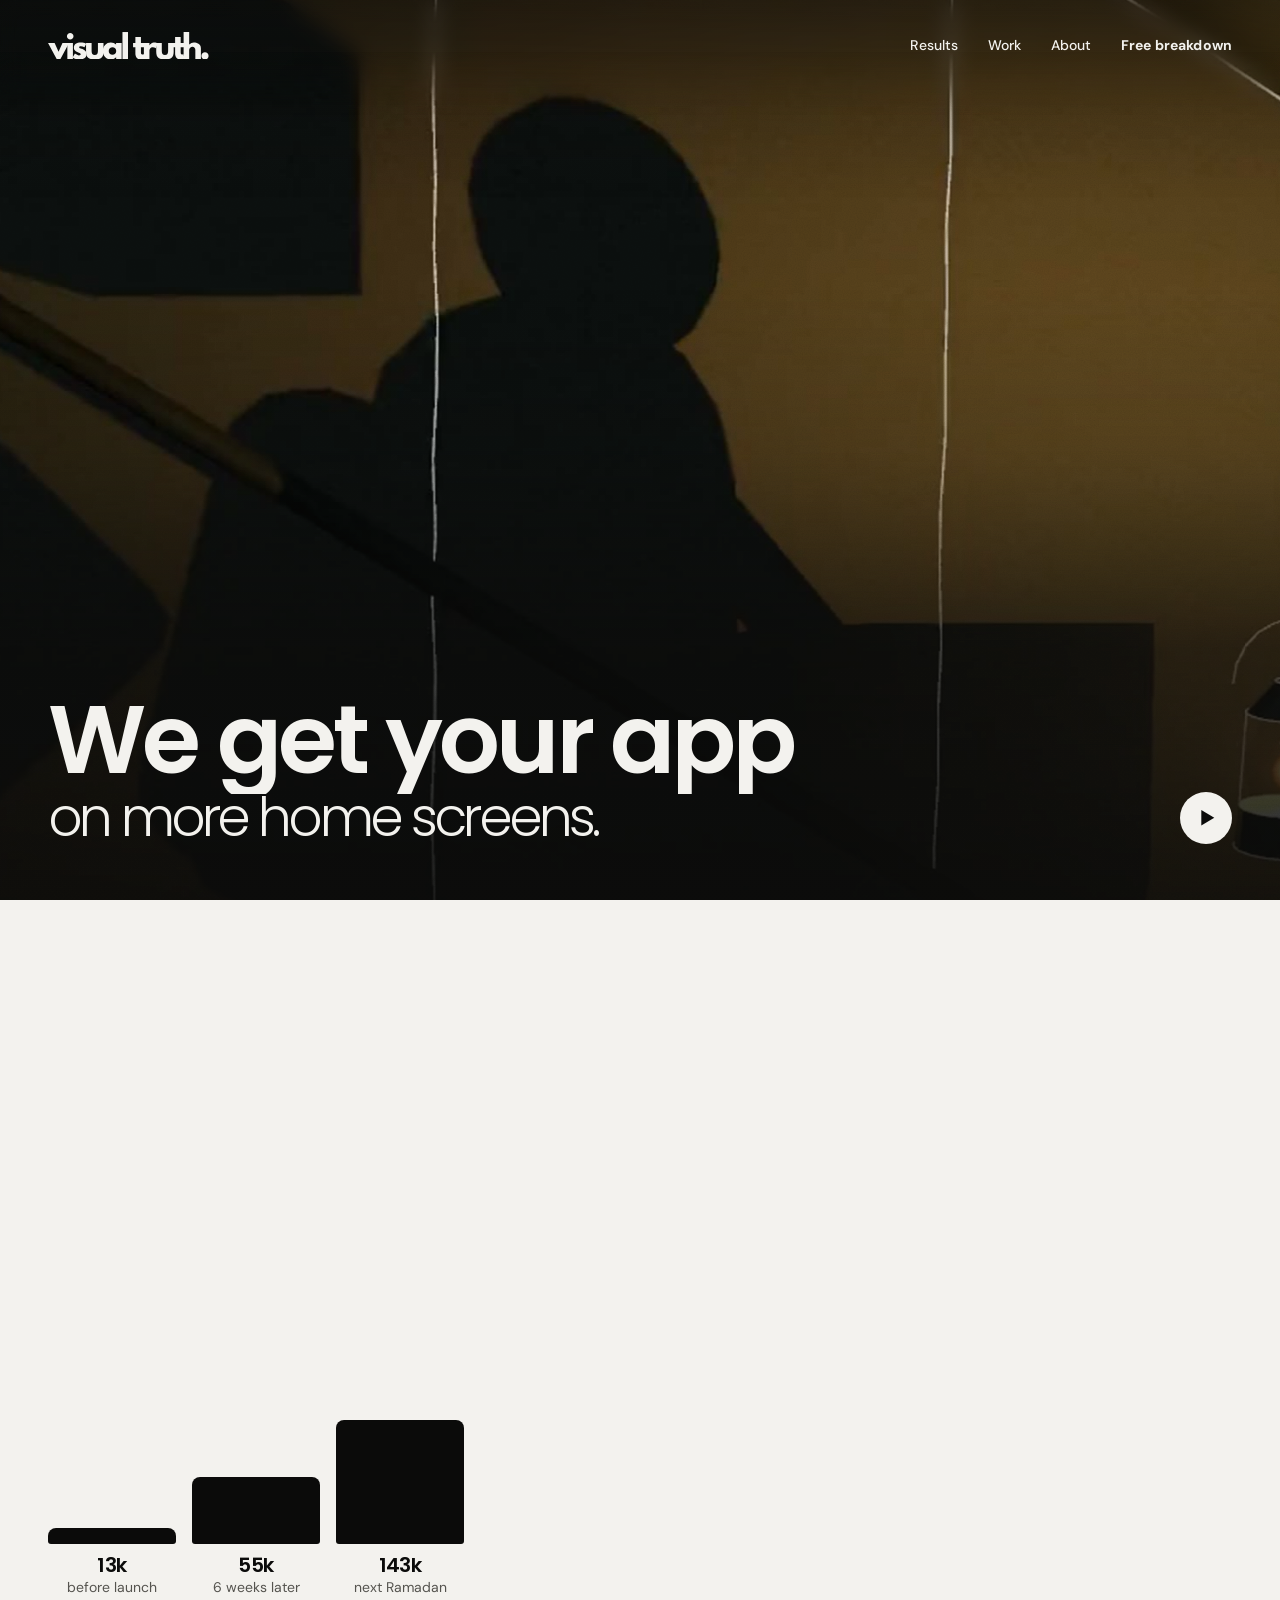
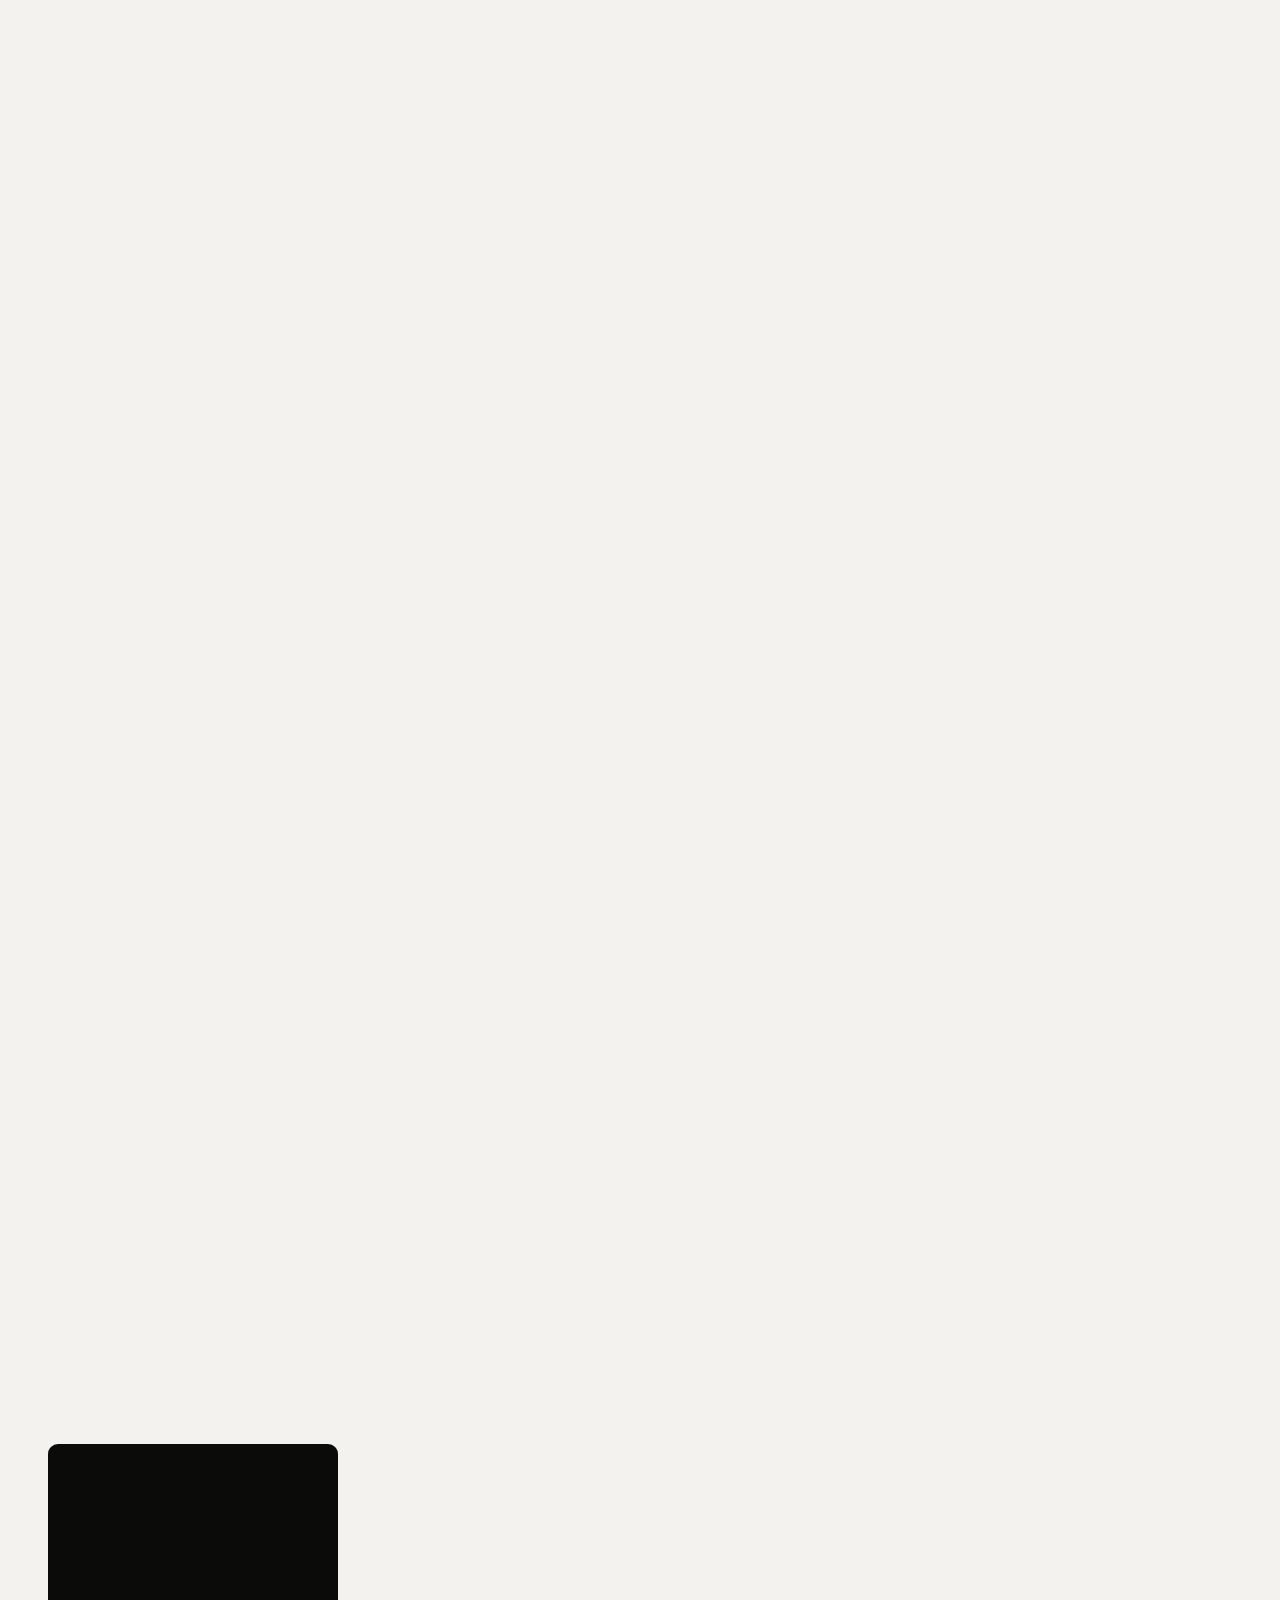
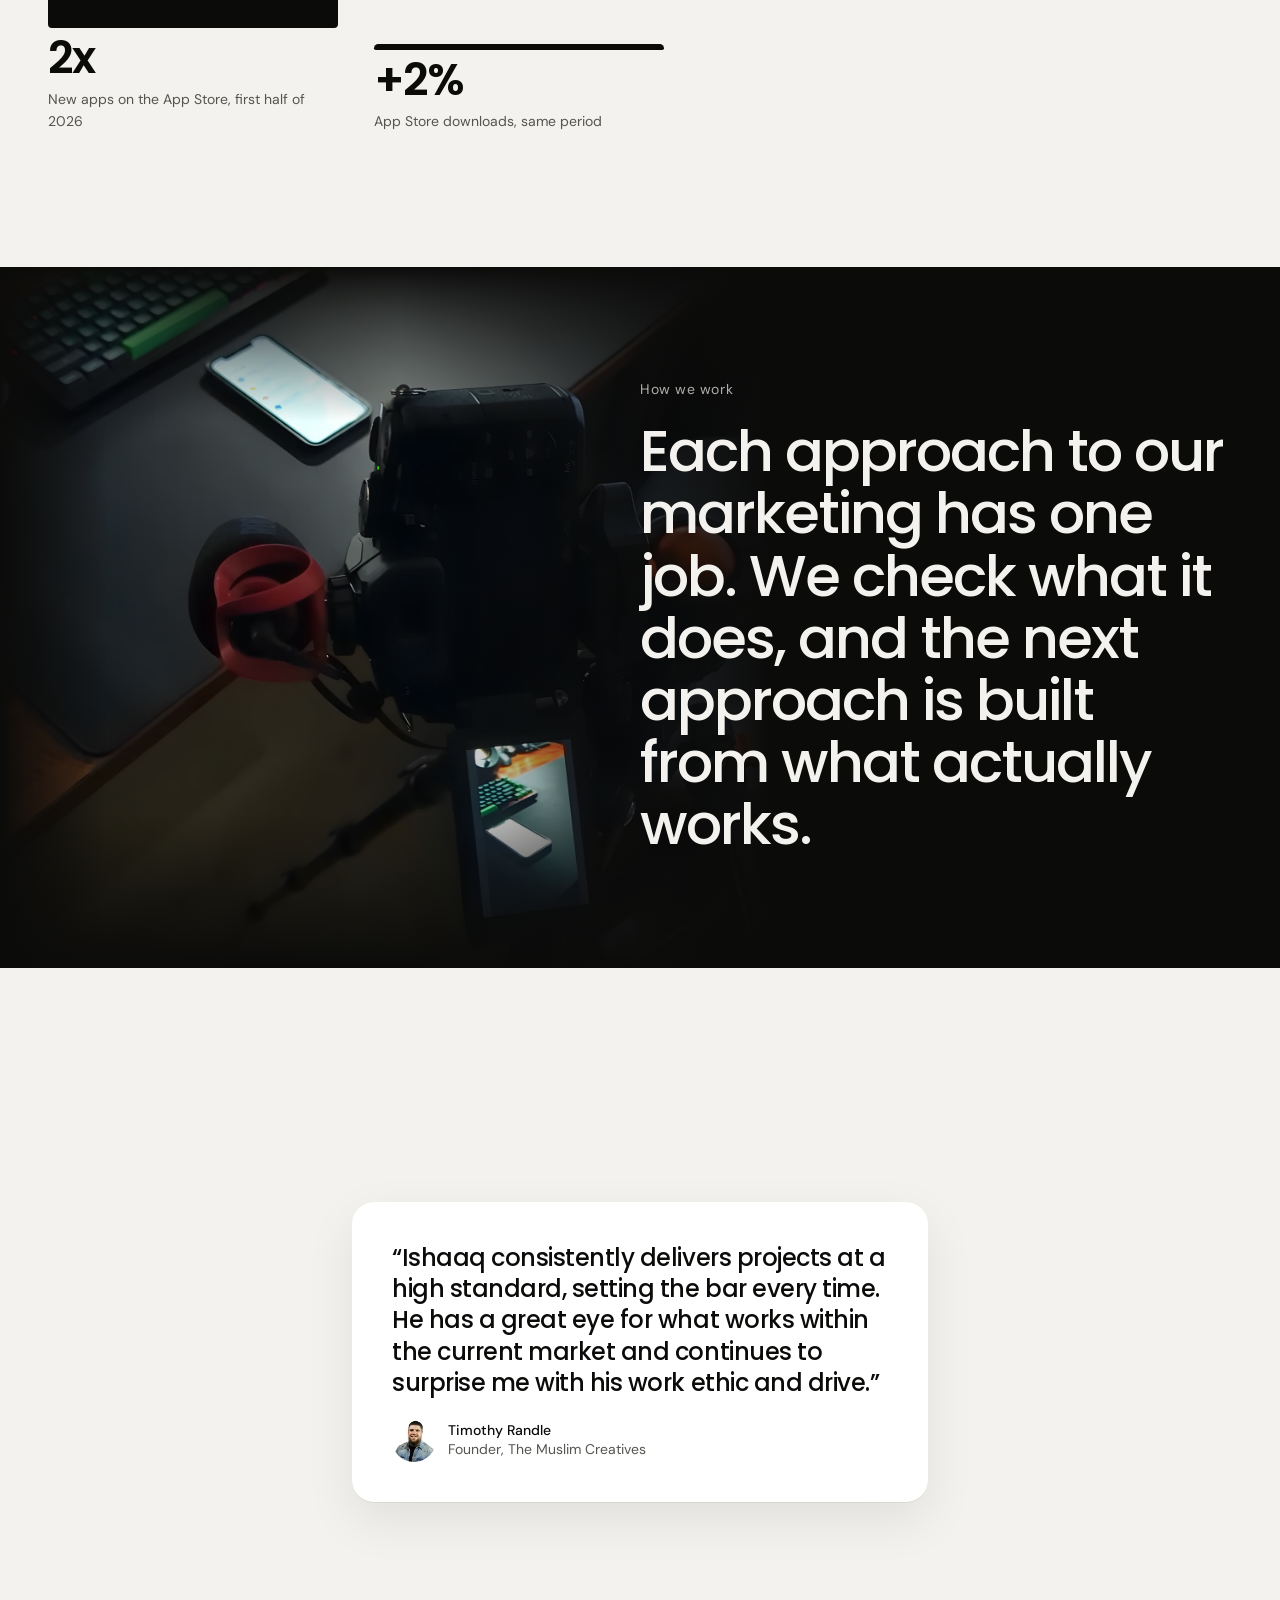
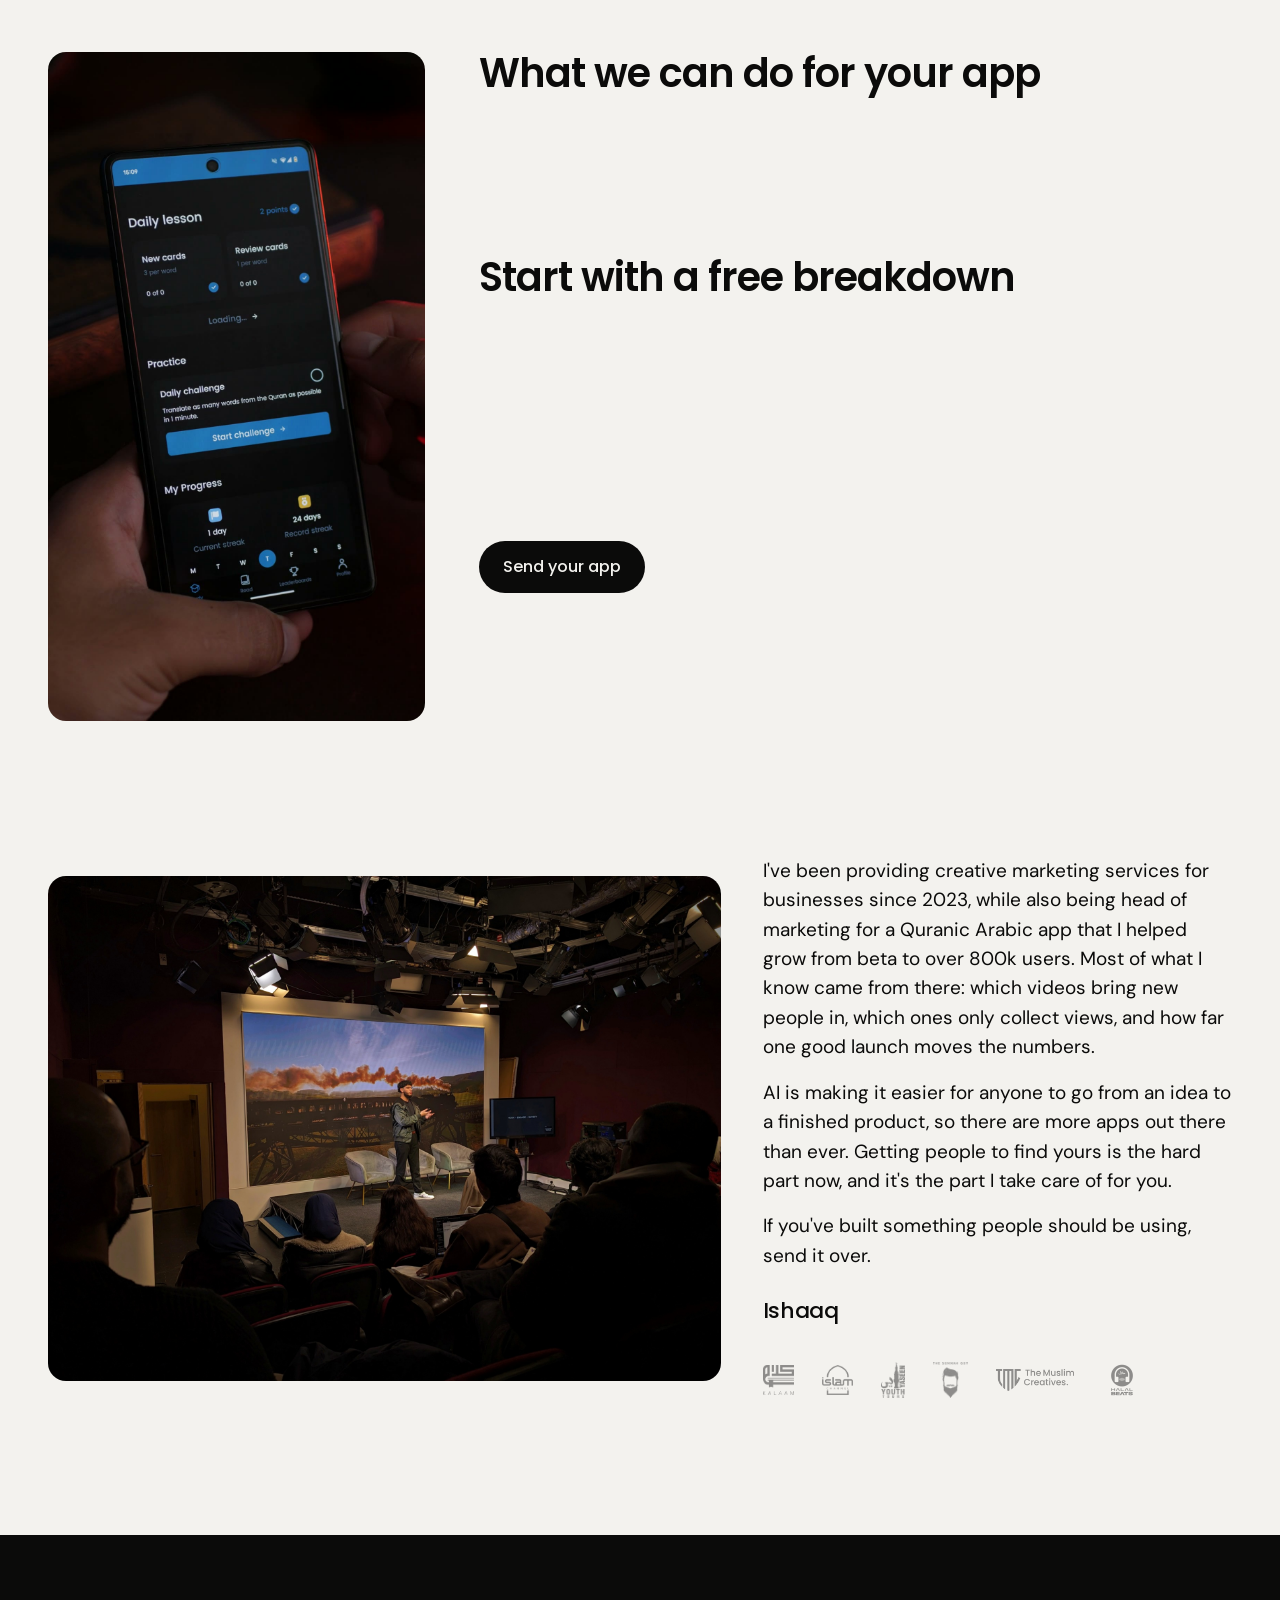
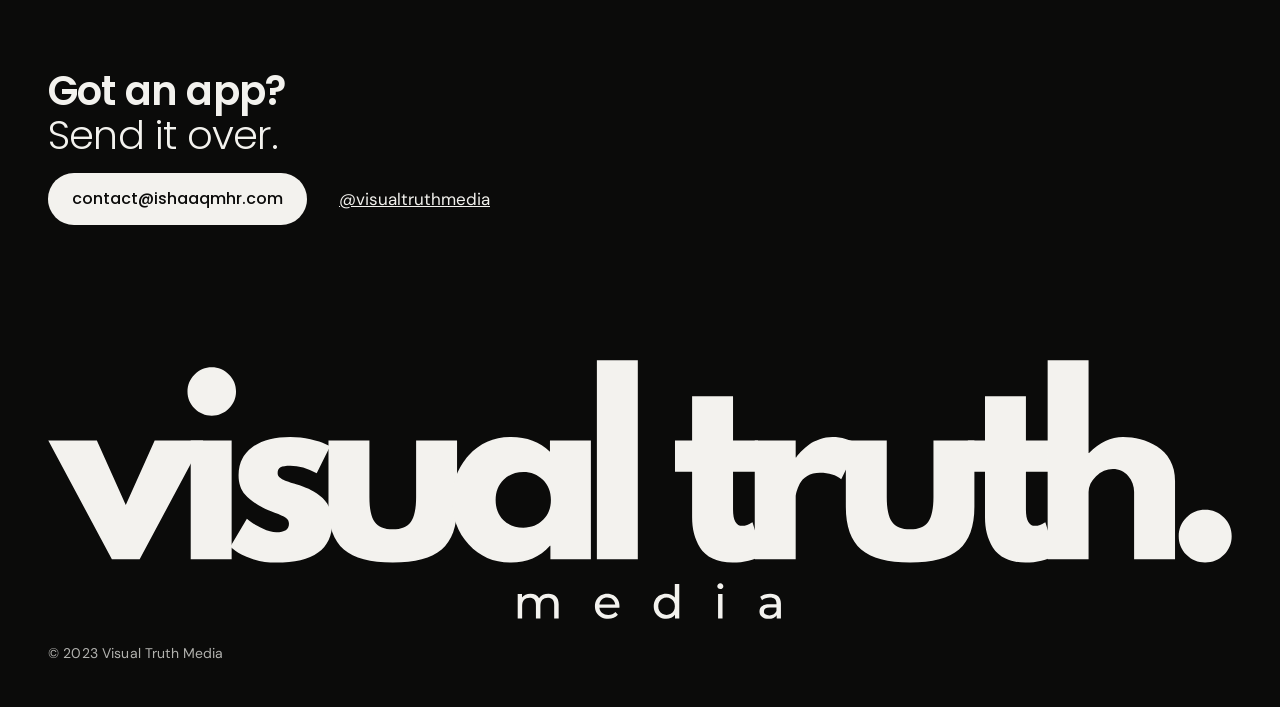
==== commit 25ed2904: "Host film media on this site (old media.visualtruth.media storage removed)" ====
--- a/index.html
+++ b/index.html
@@ -67,7 +67,7 @@
 .about-photo{display:block;width:100%;aspect-ratio:4/3;object-fit:cover;object-position:50% 50%;border-radius:18px}
 
 .q-stage.q-single{height:auto;display:grid;place-items:center;cursor:auto;padding:1rem 0}.q-single .q-card{position:static;transform:none;width:min(36rem,100%)}
-</style></head><body><a class="skip" href="#films">Skip to the films</a><header class="top" data-top><a href="#main" aria-label="Visual Truth Media, home"><svg class="wordmark" viewBox="117.40 339.71 566.38 97.02" role="img" aria-label="Visual Truth Media" fill="currentColor"><path transform="translate(119.754615,434.970006)" d="M 21.015625 -56.75 L 34.84375 -25.875 L 48.671875 -56.75 L 71.890625 -56.75 L 41.484375 0 L 28.203125 0 L -2.21875 -56.75 Z M 21.015625 -56.75 "/><path transform="translate(179.028025,434.970006)" d="M 8.515625 -88.375 C 10.804688 -90.664062 13.535156 -91.8125 16.703125 -91.8125 C 19.867188 -91.8125 22.59375 -90.664062 24.875 -88.375 C 27.164062 -86.09375 28.3125 -83.363281 28.3125 -80.1875 C 28.3125 -77.019531 27.164062 -74.289062 24.875 -72 C 22.59375 -69.71875 19.867188 -68.578125 16.703125 -68.578125 C 13.535156 -68.578125 10.804688 -69.71875 8.515625 -72 C 6.234375 -74.289062 5.09375 -77.019531 5.09375 -80.1875 C 5.09375 -83.363281 6.234375 -86.09375 8.515625 -88.375 Z M 6.640625 -56.75 L 6.640625 0 L 26.21875 0 L 26.21875 -56.75 Z M 6.640625 -56.75 "/><path transform="translate(202.027806,434.970006)" d="M 31.296875 -58.40625 C 34.546875 -58.40625 37.753906 -58.035156 40.921875 -57.296875 C 44.097656 -56.554688 46.457031 -55.816406 48 -55.078125 L 50.328125 -53.984375 L 43.90625 -41.140625 C 39.488281 -43.503906 35.285156 -44.6875 31.296875 -44.6875 C 29.085938 -44.6875 27.519531 -44.445312 26.59375 -43.96875 C 25.675781 -43.488281 25.21875 -42.582031 25.21875 -41.25 C 25.21875 -40.957031 25.253906 -40.664062 25.328125 -40.375 C 25.398438 -40.082031 25.546875 -39.804688 25.765625 -39.546875 C 25.992188 -39.285156 26.195312 -39.0625 26.375 -38.875 C 26.5625 -38.695312 26.875 -38.492188 27.3125 -38.265625 C 27.757812 -38.046875 28.113281 -37.878906 28.375 -37.765625 C 28.632812 -37.660156 29.054688 -37.492188 29.640625 -37.265625 C 30.234375 -37.046875 30.675781 -36.878906 30.96875 -36.765625 C 31.257812 -36.660156 31.753906 -36.5 32.453125 -36.28125 C 33.160156 -36.0625 33.695312 -35.914062 34.0625 -35.84375 C 36.351562 -35.175781 38.34375 -34.4375 40.03125 -33.625 C 41.726562 -32.8125 43.515625 -31.703125 45.390625 -30.296875 C 47.273438 -28.898438 48.734375 -27.132812 49.765625 -25 C 50.804688 -22.863281 51.328125 -20.429688 51.328125 -17.703125 C 51.328125 -4.796875 42.363281 1.65625 24.4375 1.65625 C 20.382812 1.65625 16.53125 1.03125 12.875 -0.21875 C 9.226562 -1.476562 6.597656 -2.734375 4.984375 -3.984375 L 2.546875 -5.96875 L 10.515625 -19.359375 C 11.097656 -18.835938 11.867188 -18.226562 12.828125 -17.53125 C 13.785156 -16.832031 15.519531 -15.875 18.03125 -14.65625 C 20.539062 -13.4375 22.71875 -12.828125 24.5625 -12.828125 C 28.613281 -12.828125 30.640625 -14.191406 30.640625 -16.921875 C 30.640625 -18.171875 30.125 -19.144531 29.09375 -19.84375 C 28.0625 -20.550781 26.304688 -21.347656 23.828125 -22.234375 C 21.359375 -23.117188 19.425781 -23.929688 18.03125 -24.671875 C 14.488281 -26.515625 11.6875 -28.597656 9.625 -30.921875 C 7.5625 -33.242188 6.53125 -36.320312 6.53125 -40.15625 C 6.53125 -45.90625 8.757812 -50.382812 13.21875 -53.59375 C 17.675781 -56.800781 23.703125 -58.40625 31.296875 -58.40625 Z M 31.296875 -58.40625 "/><path transform="translate(246.039757,434.970006)" d="M 25.109375 -56.75 L 25.109375 -29.75 C 25.109375 -24.144531 25.957031 -20.160156 27.65625 -17.796875 C 29.351562 -15.441406 32.226562 -14.265625 36.28125 -14.265625 C 40.332031 -14.265625 43.207031 -15.441406 44.90625 -17.796875 C 46.601562 -20.160156 47.453125 -24.144531 47.453125 -29.75 L 47.453125 -56.75 L 67.03125 -56.75 L 67.03125 -25 C 67.03125 -15.5625 64.578125 -8.757812 59.671875 -4.59375 C 54.765625 -0.425781 46.960938 1.65625 36.265625 1.65625 C 25.578125 1.65625 17.78125 -0.425781 12.875 -4.59375 C 7.976562 -8.757812 5.53125 -15.5625 5.53125 -25 L 5.53125 -56.75 Z M 25.109375 -56.75 "/><path transform="translate(308.188533,434.970006)" d="M 10.5 -7.015625 C 5.195312 -12.804688 2.546875 -19.90625 2.546875 -28.3125 C 2.546875 -36.71875 5.195312 -43.832031 10.5 -49.65625 C 15.8125 -55.488281 22.5625 -58.40625 30.75 -58.40625 C 38.269531 -58.40625 44.460938 -56.046875 49.328125 -51.328125 L 49.328125 -56.75 L 68.90625 -56.75 L 68.90625 0 L 49.546875 0 L 49.546875 -6.421875 L 49.328125 -6.421875 C 44.460938 -1.035156 38.269531 1.65625 30.75 1.65625 C 22.5625 1.65625 15.8125 -1.234375 10.5 -7.015625 Z M 27.15625 -37.9375 C 24.613281 -35.425781 23.34375 -32.21875 23.34375 -28.3125 C 23.34375 -24.40625 24.554688 -21.21875 26.984375 -18.75 C 29.421875 -16.28125 32.628906 -15.046875 36.609375 -15.046875 C 40.441406 -15.046875 43.59375 -16.296875 46.0625 -18.796875 C 48.539062 -21.304688 49.78125 -24.476562 49.78125 -28.3125 C 49.78125 -32.21875 48.503906 -35.425781 45.953125 -37.9375 C 43.410156 -40.445312 40.296875 -41.703125 36.609375 -41.703125 C 32.847656 -41.703125 29.695312 -40.445312 27.15625 -37.9375 Z M 27.15625 -37.9375 "/><path transform="translate(373.323233,434.970006)" d="M 6.640625 0 L 6.640625 -95.125 L 26.21875 -95.125 L 26.21875 0 Z M 6.640625 0 "/><path transform="translate(415.562677,434.970006)" d="M 9.953125 -56.75 L 9.953125 -77.875 L 29.53125 -77.875 L 29.53125 -56.75 L 41.484375 -56.75 L 41.484375 -41.8125 L 29.53125 -41.8125 L 29.53125 -23.78125 C 29.53125 -18.539062 31.003906 -15.921875 33.953125 -15.921875 C 34.691406 -15.921875 35.46875 -16.066406 36.28125 -16.359375 C 37.09375 -16.660156 37.71875 -16.957031 38.15625 -17.25 L 38.828125 -17.703125 L 43.6875 -1.875 C 39.488281 0.476562 34.695312 1.65625 29.3125 1.65625 C 25.625 1.65625 22.453125 1.007812 19.796875 -0.28125 C 17.140625 -1.570312 15.128906 -3.300781 13.765625 -5.46875 C 12.398438 -7.644531 11.421875 -9.929688 10.828125 -12.328125 C 10.242188 -14.722656 9.953125 -17.285156 9.953125 -20.015625 L 9.953125 -41.8125 L 1.765625 -41.8125 L 1.765625 -56.75 Z M 9.953125 -56.75 "/><path transform="translate(448.847331,434.970006)" d="M 6.640625 0 L 6.640625 -56.75 L 26.21875 -56.75 L 26.21875 -48.5625 L 26.4375 -48.5625 C 26.582031 -48.851562 26.820312 -49.21875 27.15625 -49.65625 C 27.488281 -50.101562 28.207031 -50.878906 29.3125 -51.984375 C 30.414062 -53.085938 31.59375 -54.082031 32.84375 -54.96875 C 34.101562 -55.851562 35.726562 -56.644531 37.71875 -57.34375 C 39.707031 -58.050781 41.734375 -58.40625 43.796875 -58.40625 C 45.941406 -58.40625 48.046875 -58.109375 50.109375 -57.515625 C 52.171875 -56.921875 53.679688 -56.332031 54.640625 -55.75 L 56.1875 -54.859375 L 48 -38.265625 C 45.570312 -40.335938 42.179688 -41.375 37.828125 -41.375 C 35.460938 -41.375 33.429688 -40.851562 31.734375 -39.8125 C 30.046875 -38.78125 28.847656 -37.523438 28.140625 -36.046875 C 27.441406 -34.578125 26.945312 -33.328125 26.65625 -32.296875 C 26.363281 -31.265625 26.21875 -30.453125 26.21875 -29.859375 L 26.21875 0 Z M 6.640625 0 "/><path transform="translate(493.522807,434.970006)" d="M 25.109375 -56.75 L 25.109375 -29.75 C 25.109375 -24.144531 25.957031 -20.160156 27.65625 -17.796875 C 29.351562 -15.441406 32.226562 -14.265625 36.28125 -14.265625 C 40.332031 -14.265625 43.207031 -15.441406 44.90625 -17.796875 C 46.601562 -20.160156 47.453125 -24.144531 47.453125 -29.75 L 47.453125 -56.75 L 67.03125 -56.75 L 67.03125 -25 C 67.03125 -15.5625 64.578125 -8.757812 59.671875 -4.59375 C 54.765625 -0.425781 46.960938 1.65625 36.265625 1.65625 C 25.578125 1.65625 17.78125 -0.425781 12.875 -4.59375 C 7.976562 -8.757812 5.53125 -15.5625 5.53125 -25 L 5.53125 -56.75 Z M 25.109375 -56.75 "/><path transform="translate(555.671572,434.970006)" d="M 9.953125 -56.75 L 9.953125 -77.875 L 29.53125 -77.875 L 29.53125 -56.75 L 41.484375 -56.75 L 41.484375 -41.8125 L 29.53125 -41.8125 L 29.53125 -23.78125 C 29.53125 -18.539062 31.003906 -15.921875 33.953125 -15.921875 C 34.691406 -15.921875 35.46875 -16.066406 36.28125 -16.359375 C 37.09375 -16.660156 37.71875 -16.957031 38.15625 -17.25 L 38.828125 -17.703125 L 43.6875 -1.875 C 39.488281 0.476562 34.695312 1.65625 29.3125 1.65625 C 25.625 1.65625 22.453125 1.007812 19.796875 -0.28125 C 17.140625 -1.570312 15.128906 -3.300781 13.765625 -5.46875 C 12.398438 -7.644531 11.421875 -9.929688 10.828125 -12.328125 C 10.242188 -14.722656 9.953125 -17.285156 9.953125 -20.015625 L 9.953125 -41.8125 L 1.765625 -41.8125 L 1.765625 -56.75 Z M 9.953125 -56.75 "/><path transform="translate(588.956226,434.970006)" d="M 6.640625 0 L 6.640625 -95.125 L 26.21875 -95.125 L 26.21875 -50.765625 L 26.4375 -50.765625 C 31.519531 -55.859375 36.9375 -58.40625 42.6875 -58.40625 C 45.488281 -58.40625 48.269531 -58.035156 51.03125 -57.296875 C 53.800781 -56.554688 56.457031 -55.410156 59 -53.859375 C 61.550781 -52.316406 63.617188 -50.125 65.203125 -47.28125 C 66.785156 -44.445312 67.578125 -41.148438 67.578125 -37.390625 L 67.578125 0 L 48 0 L 48 -32.078125 C 48 -35.023438 47.054688 -37.601562 45.171875 -39.8125 C 43.296875 -42.03125 40.847656 -43.140625 37.828125 -43.140625 C 34.878906 -43.140625 32.207031 -41.992188 29.8125 -39.703125 C 27.414062 -37.421875 26.21875 -34.878906 26.21875 -32.078125 L 26.21875 0 Z M 6.640625 0 "/><path class="stop" transform="translate(651.657959,434.970006)" d="M 19.25 -23.671875 C 22.789062 -23.671875 25.796875 -22.4375 28.265625 -19.96875 C 30.734375 -17.5 31.96875 -14.492188 31.96875 -10.953125 C 31.96875 -7.484375 30.734375 -4.515625 28.265625 -2.046875 C 25.796875 0.421875 22.789062 1.65625 19.25 1.65625 C 15.78125 1.65625 12.8125 0.421875 10.34375 -2.046875 C 7.875 -4.515625 6.640625 -7.484375 6.640625 -10.953125 C 6.640625 -14.492188 7.875 -17.5 10.34375 -19.96875 C 12.8125 -22.4375 15.78125 -23.671875 19.25 -23.671875 Z M 19.25 -23.671875 "/></svg></a><nav class="top-nav" aria-label="Page"><a class="quiet" href="#results">Results</a><a class="quiet" href="#films">Work</a><a class="quiet" href="#about">About</a><a class="quiet" href="#breakdown" data-bd-open><strong>Free breakdown</strong></a></nav></header><main id="main"><div class="intro" data-intro aria-hidden="true"><span class="intro-dot"></span></div><section class="hero" data-hero aria-label="Our latest film"><div class="hero-frame" data-hero-frame><picture><source media="(max-aspect-ratio: 4/5)" srcset="https://media.visualtruth.media/mtf-sarajevo-hum1/hero-tall.jpg"><img src="https://media.visualtruth.media/mtf-sarajevo-hum1/hero-wide.jpg" alt="" fetchpriority="high"></picture><video class="wide" data-hero-video data-start="36.4" data-src="https://media.visualtruth.media/mtf-sarajevo-hum1/hero-wide.mp4" data-poster="https://media.visualtruth.media/mtf-sarajevo-hum1/hero-wide.jpg" muted loop playsinline preload="auto"></video><video class="tall" data-hero-video data-start="36.4" data-src="https://media.visualtruth.media/mtf-sarajevo-hum1/hero-tall.mp4" data-poster="https://media.visualtruth.media/mtf-sarajevo-hum1/hero-tall.jpg" muted loop playsinline preload="auto"></video><div class="grain" aria-hidden="true"></div></div><div class="hero-copy" data-hero-copy><h1 class="headline" data-headline><span class="line thick"><span class="w" style="--i:0">We</span> <span class="w" style="--i:1">get</span> <span class="w" style="--i:2">your</span> <span class="w" style="--i:3">app</span></span><span class="line thin" style="font-size:.56em;margin-top:.12em"><span class="w" style="--i:4">on</span> <span class="w" style="--i:5">more</span> <span class="w" style="--i:6">home</span> <span class="w" style="--i:7">screens.</span></span></h1><button class="hero-play rise" style="--i:8" type="button" data-play="mtf-sarajevo"><span class="dot"><svg viewBox="0 0 10 12" aria-hidden="true"><path d="M0 0 L10 6 L0 12 Z" fill="currentColor"/></svg></span><span style="display:none"><strong>MTF Sarajevo</strong><span class="cap timecode" data-timecode data-length="1:11" aria-hidden="true"></span></span></button></div></section><section class="results" id="results" aria-labelledby="results-title"><h2 class="section-title rise" id="results-title">Results</h2><div style="display:grid;grid-template-columns:minmax(0,5fr) minmax(0,7fr);gap:clamp(1.5rem,1rem + 3vw,4rem);align-items:center"><div class="result-text"><p class="cs-kicker rise" style="--i:1">Case study · Kalaam</p><p class="result-label rise" style="--i:1;max-width:22ch;margin-top:.5rem"><strong>13k to 55k monthly users in six weeks.</strong></p><p class="cs-line rise" style="--i:2">I made the Ramadan 2024 launch film and all the content around it. The next launch peaked at 143k.</p><ul class="cs-how rise" style="--i:3"><li>One launch film, cut for every platform</li><li>Short videos built on one relatable moment</li><li>Posts timed with Kalaam&#39;s email drops</li></ul><div role="img" aria-label="Kalaam monthly users: 13k before launch, 55k six weeks later, 143k at the next Ramadan launch" data-grow style="display:flex;align-items:flex-end;gap:1rem;height:11rem;margin-top:1.75rem;max-width:26rem"><div style="flex:1;display:flex;flex-direction:column;justify-content:flex-end;align-items:center;gap:.5rem;height:100%"><i class="grow" style="--d:0;display:block;width:100%;height:9%;background:var(--ink);border-radius:8px 8px 3px 3px"></i><small style="font-size:var(--text-caption);color:var(--ink-soft);text-align:center;line-height:1.3"><b style="display:block;color:var(--ink);font-family:var(--font-display);font-weight:600;font-size:1.25rem;letter-spacing:-.03em">13k</b>before launch</small></div><div style="flex:1;display:flex;flex-direction:column;justify-content:flex-end;align-items:center;gap:.5rem;height:100%"><i class="grow" style="--d:1;display:block;width:100%;height:38%;background:var(--ink);border-radius:8px 8px 3px 3px"></i><small style="font-size:var(--text-caption);color:var(--ink-soft);text-align:center;line-height:1.3"><b style="display:block;color:var(--ink);font-family:var(--font-display);font-weight:600;font-size:1.25rem;letter-spacing:-.03em">55k</b>6 weeks later</small></div><div style="flex:1;display:flex;flex-direction:column;justify-content:flex-end;align-items:center;gap:.5rem;height:100%"><i class="grow" style="--d:2;display:block;width:100%;height:100%;background:var(--ink);border-radius:8px 8px 3px 3px"></i><small style="font-size:var(--text-caption);color:var(--ink-soft);text-align:center;line-height:1.3"><b style="display:block;color:var(--ink);font-family:var(--font-display);font-weight:600;font-size:1.25rem;letter-spacing:-.03em">143k</b>next Ramadan</small></div></div></div><article class="case wide" data-film="kalaam-launch" style="margin:0"><button class="film-button rise" type="button" data-play="kalaam-launch" aria-label="Watch the Kalaam launch film"><div class="poster"><img class="poster-still" src="media/kalaam-launch-2024-poster.jpg" alt="" loading="lazy"><video data-preview="media/kalaam-launch-2024-loop.mp4" muted loop playsinline preload="none"></video><div class="grain" aria-hidden="true"></div><span class="dot"><svg viewBox="0 0 24 24" width="22" height="22" aria-hidden="true"><path d="M8 5v14l11-7z" fill="currentColor"/></svg></span><span class="length">1:06</span></div></button><div class="case-text"><p class="category rise">App</p><h3 class="case-title rise" style="--i:1"><a href="#results">Kalaam, 2024 app launch</a></h3></div></article></div><div style="text-align:center;margin-top:clamp(2.5rem,2rem + 3vw,5rem)"><div class="big-stat rise"><p class="result-value">800k+</p><p class="big-stat-label">people have used this education app</p></div><p class="rise" style="--i:3;margin:2.5rem 0 0"><a class="button" href="#breakdown" data-bd-open>Get a free breakdown of your app</a></p></div></section><section class="selected" id="films" aria-labelledby="selected-title"><h2 class="section-title rise" id="selected-title">Selected work</h2><div class="selected-films"><article class="case tall" data-film="room-2"><button class="film-button rise" type="button" data-play="room-2" aria-label="Watch Room 2"><div class="poster"><img class="poster-still" src="https://media.visualtruth.media/room-2-hum1/poster.jpg" alt="" loading="lazy"><video data-preview="https://media.visualtruth.media/room-2-hum1/preview.mp4" muted loop playsinline preload="none"></video><div class="grain" aria-hidden="true"></div><span class="dot"><svg viewBox="0 0 24 24" width="22" height="22" aria-hidden="true"><path d="M8 5v14l11-7z" fill="currentColor"/></svg></span><span class="length">0:58</span></div></button><div class="case-text"><p class="category rise">App</p><h3 class="case-title rise" style="--i:1"><a href="#films">Room 2</a></h3></div></article><article class="case tall" data-film="areeb-intro"><button class="film-button rise" type="button" data-play="areeb-intro" aria-label="Watch Areeb&#39;s introduction"><div class="poster"><img class="poster-still" src="media/areeb-intro-poster.jpg" alt="" loading="lazy"><video data-preview="media/areeb-intro-loop.mp4" muted loop playsinline preload="none"></video><div class="grain" aria-hidden="true"></div><span class="dot"><svg viewBox="0 0 24 24" width="22" height="22" aria-hidden="true"><path d="M8 5v14l11-7z" fill="currentColor"/></svg></span><span class="length">0:37</span></div></button><div class="case-text"><p class="category rise">App · Founder</p><h3 class="case-title rise" style="--i:1"><a href="#films">Kalaam, meet the founder</a></h3></div></article><article class="case tall" data-film="kalaam-gift"><button class="film-button rise" type="button" data-play="kalaam-gift" aria-label="Watch Kalaam, word by word"><div class="poster"><img class="poster-still" src="https://media.visualtruth.media/kalaam-gift-r19/poster.jpg" alt="" loading="lazy"><video data-preview="https://media.visualtruth.media/kalaam-gift-r19/preview.mp4" muted loop playsinline preload="none"></video><div class="grain" aria-hidden="true"></div><span class="dot"><svg viewBox="0 0 24 24" width="22" height="22" aria-hidden="true"><path d="M8 5v14l11-7z" fill="currentColor"/></svg></span><span class="length"></span></div></button><div class="case-text"><p class="category rise">App · Instagram</p><h3 class="case-title rise" style="--i:1"><a href="#films">Kalaam, word by word</a></h3></div></article></div></section><section class="results" id="market" aria-labelledby="market-title"><h2 class="section-title rise" id="market-title">More apps, same downloads</h2><div style="display:grid;grid-template-columns:minmax(0,6fr) minmax(0,5fr);gap:clamp(1.5rem,1rem + 3vw,4rem);align-items:end"><div class="mk-bars" data-grow role="img" aria-label="First half of 2026 on the App Store: new apps doubled; downloads up 2 percent"><div class="mk-bar"><i class="grow" style="--d:0;height:100%"></i><b>2x</b><small>New apps on the App Store, first half of 2026</small></div><div class="mk-bar"><i class="grow" style="--d:1;height:2%"></i><b>+2%</b><small>App Store downloads, same period</small></div></div><div class="result-text"><p class="result-label rise" style="--i:1;max-width:32ch">Twice as many new apps. Barely more downloads. Getting found is the hard part now.</p><p class="result-source rise" style="--i:4;margin-top:1rem">Sensor Tower, first half of 2026, reported by The New York Times (July 2026).</p></div></div></section><section class="hw-band" id="approach" aria-label="How we work"><div class="hw-media" aria-hidden="true"><img src="people/desk-camera-upright.jpg" alt="" loading="lazy" style="object-position:50% 58%"></div><div class="hw-inner"><div class="hw-text"><p class="hw-label">How we work</p><p class="hw-line">Each approach to our marketing has one job. We check what it does, and the next approach is built from what actually works.</p></div></div></section><section class="results q-ring" id="testimonial" aria-labelledby="testimonial-title"><h2 class="section-title rise" id="testimonial-title">What founders say</h2><div class="q-stage" data-q-stage><figure class="q-card"><blockquote><p>&ldquo;Ishaaq consistently delivers projects at a high standard, setting the bar every time. He has a great eye for what works within the current market and continues to surprise me with his work ethic and drive.&rdquo;</p></blockquote><figcaption><img src="people/tim.png" alt="" style="width:44px;height:44px;border-radius:999px;object-fit:cover;background:var(--cream-deep)"><span><b>Timothy Randle</b><br>Founder, The Muslim Creatives</span></figcaption></figure></div></section><section class="results" id="breakdown" aria-label="What we can do for your app"><div class="bd-grid"><div class="bd-clip"><video src="media/kalaam-in-hand.mp4" poster="media/kalaam-in-hand-poster.jpg" muted loop playsinline autoplay preload="metadata" aria-label="Kalaam in someone&#39;s hand"></video></div><div><h2 class="section-title" style="margin-bottom:1.5rem">What we can do for your app</h2><ul class="result-list"><li class="result" style="--i:1"><div class="result-text"><p class="result-label rise" style="--i:1"><strong>New people finding your app</strong></p></div></li><li class="result" style="--i:2"><div class="result-text"><p class="result-label rise" style="--i:1"><strong>Views that turn into downloads</strong></p></div></li><li class="result" style="--i:3"><div class="result-text"><p class="result-label rise" style="--i:1"><strong>A launch people talk about</strong></p></div></li><li class="result" style="--i:4"><div class="result-text"><p class="result-label rise" style="--i:1"><strong>A story people come back for</strong></p></div></li></ul><h2 class="section-title" style="margin:3rem 0 1.5rem">Start with a free breakdown</h2><ul class="result-list"><li class="result" style="--i:1"><div class="result-text"><p class="result-value rise" style="--i:1;font-size:clamp(2.25rem,1.5rem + 3vw,3.5rem)">01</p><p class="result-label rise" style="--i:2">Send your store link.</p></div></li><li class="result" style="--i:2"><div class="result-text"><p class="result-value rise" style="--i:1;font-size:clamp(2.25rem,1.5rem + 3vw,3.5rem)">02</p><p class="result-label rise" style="--i:2">I go through your app, content and store page.</p></div></li><li class="result" style="--i:3"><div class="result-text"><p class="result-value rise" style="--i:1;font-size:clamp(2.25rem,1.5rem + 3vw,3.5rem)">03</p><p class="result-label rise" style="--i:2">You get a short video on how I&#39;d position it.</p></div></li></ul><p style="margin:2.5rem 0 0"><a class="button" href="mailto:contact@ishaaqmhr.com?subject=Free%20breakdown">Send your app</a></p></div></div></section><section class="about" id="about" aria-label="About" style="align-items:center"><div class="about-head" style="grid-column:1/span 7"><img class="about-photo" src="people/stage-wide.jpg" alt="Ishaaq on stage, giving a talk" loading="lazy"></div><div class="about-body" style="grid-column:8/span 5"><p style="margin:0 0 1rem">I&#39;ve been providing creative marketing services for businesses since 2023, while also being head of marketing for a Quranic Arabic app that I helped grow from beta to over 800k users. Most of what I know came from there: which videos bring new people in, which ones only collect views, and how far one good launch moves the numbers.</p><p style="margin:0 0 1rem">AI is making it easier for anyone to go from an idea to a finished product, so there are more apps out there than ever. Getting people to find yours is the hard part now, and it&#39;s the part I take care of for you.</p><p style="margin:0">If you&#39;ve built something people should be using, send it over.</p><p style="margin:1.5rem 0 0;font-family:var(--font-display);font-weight:500;font-size:var(--text-lead);letter-spacing:-.02em">Ishaaq</p><div class="logos" aria-label="Worked with"><img src="logos/kalaam.png" alt="Kalaam" style="height:30px"><img src="logos/islam-channel.png" alt="Islam Channel" style="height:30px"><img src="logos/yyt.png" alt="Yaseen Youth Tours" style="height:36px"><img src="logos/tsg.png" alt="The Sunnah Guy" style="height:36px"><img src="logos/tmc.png" alt="The Muslim Creatives" style="height:22px"><img src="logos/halal-beats.png" alt="Halal Beats" style="height:40px"></div></div></section><footer class="close" id="contact" aria-label="Contact"><div class="close-inner"><h2 class="rise"><span class="thick">Got an app?</span> <span class="thin">Send it over.</span></h2><div class="close-row rise" style="--i:1"><a class="button on-ink" href="mailto:contact@ishaaqmhr.com">contact@ishaaqmhr.com</a><a class="quiet" href="https://www.instagram.com/visualtruthmedia/" style="color:var(--cream);align-self:center">@visualtruthmedia</a></div><svg class="wordmark big" viewBox="117.40 339.71 566.38 123.95" role="img" aria-label="Visual Truth Media" fill="currentColor"><path transform="translate(119.754615,434.970006)" d="M 21.015625 -56.75 L 34.84375 -25.875 L 48.671875 -56.75 L 71.890625 -56.75 L 41.484375 0 L 28.203125 0 L -2.21875 -56.75 Z M 21.015625 -56.75 "/><path transform="translate(179.028025,434.970006)" d="M 8.515625 -88.375 C 10.804688 -90.664062 13.535156 -91.8125 16.703125 -91.8125 C 19.867188 -91.8125 22.59375 -90.664062 24.875 -88.375 C 27.164062 -86.09375 28.3125 -83.363281 28.3125 -80.1875 C 28.3125 -77.019531 27.164062 -74.289062 24.875 -72 C 22.59375 -69.71875 19.867188 -68.578125 16.703125 -68.578125 C 13.535156 -68.578125 10.804688 -69.71875 8.515625 -72 C 6.234375 -74.289062 5.09375 -77.019531 5.09375 -80.1875 C 5.09375 -83.363281 6.234375 -86.09375 8.515625 -88.375 Z M 6.640625 -56.75 L 6.640625 0 L 26.21875 0 L 26.21875 -56.75 Z M 6.640625 -56.75 "/><path transform="translate(202.027806,434.970006)" d="M 31.296875 -58.40625 C 34.546875 -58.40625 37.753906 -58.035156 40.921875 -57.296875 C 44.097656 -56.554688 46.457031 -55.816406 48 -55.078125 L 50.328125 -53.984375 L 43.90625 -41.140625 C 39.488281 -43.503906 35.285156 -44.6875 31.296875 -44.6875 C 29.085938 -44.6875 27.519531 -44.445312 26.59375 -43.96875 C 25.675781 -43.488281 25.21875 -42.582031 25.21875 -41.25 C 25.21875 -40.957031 25.253906 -40.664062 25.328125 -40.375 C 25.398438 -40.082031 25.546875 -39.804688 25.765625 -39.546875 C 25.992188 -39.285156 26.195312 -39.0625 26.375 -38.875 C 26.5625 -38.695312 26.875 -38.492188 27.3125 -38.265625 C 27.757812 -38.046875 28.113281 -37.878906 28.375 -37.765625 C 28.632812 -37.660156 29.054688 -37.492188 29.640625 -37.265625 C 30.234375 -37.046875 30.675781 -36.878906 30.96875 -36.765625 C 31.257812 -36.660156 31.753906 -36.5 32.453125 -36.28125 C 33.160156 -36.0625 33.695312 -35.914062 34.0625 -35.84375 C 36.351562 -35.175781 38.34375 -34.4375 40.03125 -33.625 C 41.726562 -32.8125 43.515625 -31.703125 45.390625 -30.296875 C 47.273438 -28.898438 48.734375 -27.132812 49.765625 -25 C 50.804688 -22.863281 51.328125 -20.429688 51.328125 -17.703125 C 51.328125 -4.796875 42.363281 1.65625 24.4375 1.65625 C 20.382812 1.65625 16.53125 1.03125 12.875 -0.21875 C 9.226562 -1.476562 6.597656 -2.734375 4.984375 -3.984375 L 2.546875 -5.96875 L 10.515625 -19.359375 C 11.097656 -18.835938 11.867188 -18.226562 12.828125 -17.53125 C 13.785156 -16.832031 15.519531 -15.875 18.03125 -14.65625 C 20.539062 -13.4375 22.71875 -12.828125 24.5625 -12.828125 C 28.613281 -12.828125 30.640625 -14.191406 30.640625 -16.921875 C 30.640625 -18.171875 30.125 -19.144531 29.09375 -19.84375 C 28.0625 -20.550781 26.304688 -21.347656 23.828125 -22.234375 C 21.359375 -23.117188 19.425781 -23.929688 18.03125 -24.671875 C 14.488281 -26.515625 11.6875 -28.597656 9.625 -30.921875 C 7.5625 -33.242188 6.53125 -36.320312 6.53125 -40.15625 C 6.53125 -45.90625 8.757812 -50.382812 13.21875 -53.59375 C 17.675781 -56.800781 23.703125 -58.40625 31.296875 -58.40625 Z M 31.296875 -58.40625 "/><path transform="translate(246.039757,434.970006)" d="M 25.109375 -56.75 L 25.109375 -29.75 C 25.109375 -24.144531 25.957031 -20.160156 27.65625 -17.796875 C 29.351562 -15.441406 32.226562 -14.265625 36.28125 -14.265625 C 40.332031 -14.265625 43.207031 -15.441406 44.90625 -17.796875 C 46.601562 -20.160156 47.453125 -24.144531 47.453125 -29.75 L 47.453125 -56.75 L 67.03125 -56.75 L 67.03125 -25 C 67.03125 -15.5625 64.578125 -8.757812 59.671875 -4.59375 C 54.765625 -0.425781 46.960938 1.65625 36.265625 1.65625 C 25.578125 1.65625 17.78125 -0.425781 12.875 -4.59375 C 7.976562 -8.757812 5.53125 -15.5625 5.53125 -25 L 5.53125 -56.75 Z M 25.109375 -56.75 "/><path transform="translate(308.188533,434.970006)" d="M 10.5 -7.015625 C 5.195312 -12.804688 2.546875 -19.90625 2.546875 -28.3125 C 2.546875 -36.71875 5.195312 -43.832031 10.5 -49.65625 C 15.8125 -55.488281 22.5625 -58.40625 30.75 -58.40625 C 38.269531 -58.40625 44.460938 -56.046875 49.328125 -51.328125 L 49.328125 -56.75 L 68.90625 -56.75 L 68.90625 0 L 49.546875 0 L 49.546875 -6.421875 L 49.328125 -6.421875 C 44.460938 -1.035156 38.269531 1.65625 30.75 1.65625 C 22.5625 1.65625 15.8125 -1.234375 10.5 -7.015625 Z M 27.15625 -37.9375 C 24.613281 -35.425781 23.34375 -32.21875 23.34375 -28.3125 C 23.34375 -24.40625 24.554688 -21.21875 26.984375 -18.75 C 29.421875 -16.28125 32.628906 -15.046875 36.609375 -15.046875 C 40.441406 -15.046875 43.59375 -16.296875 46.0625 -18.796875 C 48.539062 -21.304688 49.78125 -24.476562 49.78125 -28.3125 C 49.78125 -32.21875 48.503906 -35.425781 45.953125 -37.9375 C 43.410156 -40.445312 40.296875 -41.703125 36.609375 -41.703125 C 32.847656 -41.703125 29.695312 -40.445312 27.15625 -37.9375 Z M 27.15625 -37.9375 "/><path transform="translate(373.323233,434.970006)" d="M 6.640625 0 L 6.640625 -95.125 L 26.21875 -95.125 L 26.21875 0 Z M 6.640625 0 "/><path transform="translate(415.562677,434.970006)" d="M 9.953125 -56.75 L 9.953125 -77.875 L 29.53125 -77.875 L 29.53125 -56.75 L 41.484375 -56.75 L 41.484375 -41.8125 L 29.53125 -41.8125 L 29.53125 -23.78125 C 29.53125 -18.539062 31.003906 -15.921875 33.953125 -15.921875 C 34.691406 -15.921875 35.46875 -16.066406 36.28125 -16.359375 C 37.09375 -16.660156 37.71875 -16.957031 38.15625 -17.25 L 38.828125 -17.703125 L 43.6875 -1.875 C 39.488281 0.476562 34.695312 1.65625 29.3125 1.65625 C 25.625 1.65625 22.453125 1.007812 19.796875 -0.28125 C 17.140625 -1.570312 15.128906 -3.300781 13.765625 -5.46875 C 12.398438 -7.644531 11.421875 -9.929688 10.828125 -12.328125 C 10.242188 -14.722656 9.953125 -17.285156 9.953125 -20.015625 L 9.953125 -41.8125 L 1.765625 -41.8125 L 1.765625 -56.75 Z M 9.953125 -56.75 "/><path transform="translate(448.847331,434.970006)" d="M 6.640625 0 L 6.640625 -56.75 L 26.21875 -56.75 L 26.21875 -48.5625 L 26.4375 -48.5625 C 26.582031 -48.851562 26.820312 -49.21875 27.15625 -49.65625 C 27.488281 -50.101562 28.207031 -50.878906 29.3125 -51.984375 C 30.414062 -53.085938 31.59375 -54.082031 32.84375 -54.96875 C 34.101562 -55.851562 35.726562 -56.644531 37.71875 -57.34375 C 39.707031 -58.050781 41.734375 -58.40625 43.796875 -58.40625 C 45.941406 -58.40625 48.046875 -58.109375 50.109375 -57.515625 C 52.171875 -56.921875 53.679688 -56.332031 54.640625 -55.75 L 56.1875 -54.859375 L 48 -38.265625 C 45.570312 -40.335938 42.179688 -41.375 37.828125 -41.375 C 35.460938 -41.375 33.429688 -40.851562 31.734375 -39.8125 C 30.046875 -38.78125 28.847656 -37.523438 28.140625 -36.046875 C 27.441406 -34.578125 26.945312 -33.328125 26.65625 -32.296875 C 26.363281 -31.265625 26.21875 -30.453125 26.21875 -29.859375 L 26.21875 0 Z M 6.640625 0 "/><path transform="translate(493.522807,434.970006)" d="M 25.109375 -56.75 L 25.109375 -29.75 C 25.109375 -24.144531 25.957031 -20.160156 27.65625 -17.796875 C 29.351562 -15.441406 32.226562 -14.265625 36.28125 -14.265625 C 40.332031 -14.265625 43.207031 -15.441406 44.90625 -17.796875 C 46.601562 -20.160156 47.453125 -24.144531 47.453125 -29.75 L 47.453125 -56.75 L 67.03125 -56.75 L 67.03125 -25 C 67.03125 -15.5625 64.578125 -8.757812 59.671875 -4.59375 C 54.765625 -0.425781 46.960938 1.65625 36.265625 1.65625 C 25.578125 1.65625 17.78125 -0.425781 12.875 -4.59375 C 7.976562 -8.757812 5.53125 -15.5625 5.53125 -25 L 5.53125 -56.75 Z M 25.109375 -56.75 "/><path transform="translate(555.671572,434.970006)" d="M 9.953125 -56.75 L 9.953125 -77.875 L 29.53125 -77.875 L 29.53125 -56.75 L 41.484375 -56.75 L 41.484375 -41.8125 L 29.53125 -41.8125 L 29.53125 -23.78125 C 29.53125 -18.539062 31.003906 -15.921875 33.953125 -15.921875 C 34.691406 -15.921875 35.46875 -16.066406 36.28125 -16.359375 C 37.09375 -16.660156 37.71875 -16.957031 38.15625 -17.25 L 38.828125 -17.703125 L 43.6875 -1.875 C 39.488281 0.476562 34.695312 1.65625 29.3125 1.65625 C 25.625 1.65625 22.453125 1.007812 19.796875 -0.28125 C 17.140625 -1.570312 15.128906 -3.300781 13.765625 -5.46875 C 12.398438 -7.644531 11.421875 -9.929688 10.828125 -12.328125 C 10.242188 -14.722656 9.953125 -17.285156 9.953125 -20.015625 L 9.953125 -41.8125 L 1.765625 -41.8125 L 1.765625 -56.75 Z M 9.953125 -56.75 "/><path transform="translate(588.956226,434.970006)" d="M 6.640625 0 L 6.640625 -95.125 L 26.21875 -95.125 L 26.21875 -50.765625 L 26.4375 -50.765625 C 31.519531 -55.859375 36.9375 -58.40625 42.6875 -58.40625 C 45.488281 -58.40625 48.269531 -58.035156 51.03125 -57.296875 C 53.800781 -56.554688 56.457031 -55.410156 59 -53.859375 C 61.550781 -52.316406 63.617188 -50.125 65.203125 -47.28125 C 66.785156 -44.445312 67.578125 -41.148438 67.578125 -37.390625 L 67.578125 0 L 48 0 L 48 -32.078125 C 48 -35.023438 47.054688 -37.601562 45.171875 -39.8125 C 43.296875 -42.03125 40.847656 -43.140625 37.828125 -43.140625 C 34.878906 -43.140625 32.207031 -41.992188 29.8125 -39.703125 C 27.414062 -37.421875 26.21875 -34.878906 26.21875 -32.078125 L 26.21875 0 Z M 6.640625 0 "/><path class="stop" transform="translate(651.657959,434.970006)" d="M 19.25 -23.671875 C 22.789062 -23.671875 25.796875 -22.4375 28.265625 -19.96875 C 30.734375 -17.5 31.96875 -14.492188 31.96875 -10.953125 C 31.96875 -7.484375 30.734375 -4.515625 28.265625 -2.046875 C 25.796875 0.421875 22.789062 1.65625 19.25 1.65625 C 15.78125 1.65625 12.8125 0.421875 10.34375 -2.046875 C 7.875 -4.515625 6.640625 -7.484375 6.640625 -10.953125 C 6.640625 -14.492188 7.875 -17.5 10.34375 -19.96875 C 12.8125 -22.4375 15.78125 -23.671875 19.25 -23.671875 Z M 19.25 -23.671875 "/><path transform="translate(340.054239,463.394062)" d="M 16.78125 -11.90625 C 18.269531 -11.90625 19.445312 -11.472656 20.3125 -10.609375 C 21.1875 -9.753906 21.625 -8.484375 21.625 -6.796875 L 21.625 0 L 19.484375 0 L 19.484375 -6.546875 C 19.484375 -7.691406 19.21875 -8.550781 18.6875 -9.125 C 18.164062 -9.707031 17.414062 -10 16.4375 -10 C 15.351562 -10 14.488281 -9.660156 13.84375 -8.984375 C 13.207031 -8.304688 12.890625 -7.335938 12.890625 -6.078125 L 12.890625 0 L 10.75 0 L 10.75 -6.546875 C 10.75 -7.691406 10.484375 -8.550781 9.953125 -9.125 C 9.429688 -9.707031 8.679688 -10 7.703125 -10 C 6.617188 -10 5.753906 -9.660156 5.109375 -8.984375 C 4.472656 -8.304688 4.15625 -7.335938 4.15625 -6.078125 L 4.15625 0 L 2.03125 0 L 2.03125 -11.796875 L 4.078125 -11.796875 L 4.078125 -10.046875 C 4.503906 -10.648438 5.066406 -11.109375 5.765625 -11.421875 C 6.460938 -11.742188 7.257812 -11.90625 8.15625 -11.90625 C 9.070312 -11.90625 9.882812 -11.71875 10.59375 -11.34375 C 11.3125 -10.976562 11.863281 -10.441406 12.25 -9.734375 C 12.695312 -10.410156 13.316406 -10.941406 14.109375 -11.328125 C 14.898438 -11.710938 15.789062 -11.90625 16.78125 -11.90625 Z M 16.78125 -11.90625 "/><path transform="translate(378.087792,463.394062)" d="M 12.6875 -5.828125 C 12.6875 -5.671875 12.671875 -5.457031 12.640625 -5.1875 L 3.078125 -5.1875 C 3.203125 -4.144531 3.65625 -3.304688 4.4375 -2.671875 C 5.21875 -2.046875 6.1875 -1.734375 7.34375 -1.734375 C 8.757812 -1.734375 9.894531 -2.207031 10.75 -3.15625 L 11.9375 -1.78125 C 11.40625 -1.15625 10.738281 -0.675781 9.9375 -0.34375 C 9.144531 -0.0195312 8.257812 0.140625 7.28125 0.140625 C 6.03125 0.140625 4.921875 -0.113281 3.953125 -0.625 C 2.992188 -1.144531 2.25 -1.863281 1.71875 -2.78125 C 1.195312 -3.695312 0.9375 -4.738281 0.9375 -5.90625 C 0.9375 -7.039062 1.191406 -8.066406 1.703125 -8.984375 C 2.210938 -9.910156 2.914062 -10.628906 3.8125 -11.140625 C 4.71875 -11.648438 5.734375 -11.90625 6.859375 -11.90625 C 7.984375 -11.90625 8.988281 -11.648438 9.875 -11.140625 C 10.757812 -10.628906 11.445312 -9.910156 11.9375 -8.984375 C 12.4375 -8.066406 12.6875 -7.015625 12.6875 -5.828125 Z M 6.859375 -10.109375 C 5.835938 -10.109375 4.976562 -9.796875 4.28125 -9.171875 C 3.59375 -8.546875 3.191406 -7.726562 3.078125 -6.71875 L 10.640625 -6.71875 C 10.523438 -7.71875 10.117188 -8.53125 9.421875 -9.15625 C 8.734375 -9.789062 7.878906 -10.109375 6.859375 -10.109375 Z M 6.859375 -10.109375 "/><path transform="translate(406.220251,463.394062)" d="M 13.15625 -16.515625 L 13.15625 0 L 11.109375 0 L 11.109375 -1.875 C 10.628906 -1.21875 10.023438 -0.71875 9.296875 -0.375 C 8.578125 -0.03125 7.78125 0.140625 6.90625 0.140625 C 5.757812 0.140625 4.734375 -0.109375 3.828125 -0.609375 C 2.921875 -1.117188 2.210938 -1.832031 1.703125 -2.75 C 1.191406 -3.664062 0.9375 -4.71875 0.9375 -5.90625 C 0.9375 -7.09375 1.191406 -8.132812 1.703125 -9.03125 C 2.210938 -9.9375 2.921875 -10.640625 3.828125 -11.140625 C 4.734375 -11.648438 5.757812 -11.90625 6.90625 -11.90625 C 7.75 -11.90625 8.523438 -11.742188 9.234375 -11.421875 C 9.953125 -11.109375 10.546875 -10.640625 11.015625 -10.015625 L 11.015625 -16.515625 Z M 7.078125 -1.734375 C 7.816406 -1.734375 8.488281 -1.90625 9.09375 -2.25 C 9.707031 -2.601562 10.1875 -3.09375 10.53125 -3.71875 C 10.875 -4.351562 11.046875 -5.082031 11.046875 -5.90625 C 11.046875 -6.71875 10.875 -7.4375 10.53125 -8.0625 C 10.1875 -8.695312 9.707031 -9.1875 9.09375 -9.53125 C 8.488281 -9.875 7.816406 -10.046875 7.078125 -10.046875 C 6.316406 -10.046875 5.632812 -9.875 5.03125 -9.53125 C 4.4375 -9.1875 3.960938 -8.695312 3.609375 -8.0625 C 3.265625 -7.4375 3.09375 -6.71875 3.09375 -5.90625 C 3.09375 -5.082031 3.265625 -4.351562 3.609375 -3.71875 C 3.960938 -3.09375 4.4375 -2.601562 5.03125 -2.25 C 5.632812 -1.90625 6.316406 -1.734375 7.078125 -1.734375 Z M 7.078125 -1.734375 "/><path transform="translate(435.910196,463.394062)" d="M 2.03125 -11.796875 L 4.15625 -11.796875 L 4.15625 0 L 2.03125 0 Z M 3.09375 -14.078125 C 2.6875 -14.078125 2.34375 -14.207031 2.0625 -14.46875 C 1.789062 -14.738281 1.65625 -15.066406 1.65625 -15.453125 C 1.65625 -15.835938 1.789062 -16.164062 2.0625 -16.4375 C 2.34375 -16.71875 2.6875 -16.859375 3.09375 -16.859375 C 3.507812 -16.859375 3.851562 -16.726562 4.125 -16.46875 C 4.40625 -16.207031 4.546875 -15.882812 4.546875 -15.5 C 4.546875 -15.09375 4.40625 -14.753906 4.125 -14.484375 C 3.851562 -14.210938 3.507812 -14.078125 3.09375 -14.078125 Z M 3.09375 -14.078125 "/><path transform="translate(456.633532,463.394062)" d="M 6.328125 -11.90625 C 7.953125 -11.90625 9.195312 -11.503906 10.0625 -10.703125 C 10.9375 -9.898438 11.375 -8.707031 11.375 -7.125 L 11.375 0 L 9.359375 0 L 9.359375 -1.5625 C 8.992188 -1.007812 8.476562 -0.585938 7.8125 -0.296875 C 7.15625 -0.00390625 6.378906 0.140625 5.484375 0.140625 C 4.160156 0.140625 3.097656 -0.175781 2.296875 -0.8125 C 1.503906 -1.457031 1.109375 -2.300781 1.109375 -3.34375 C 1.109375 -4.382812 1.488281 -5.21875 2.25 -5.84375 C 3.007812 -6.476562 4.210938 -6.796875 5.859375 -6.796875 L 9.234375 -6.796875 L 9.234375 -7.21875 C 9.234375 -8.132812 8.96875 -8.835938 8.4375 -9.328125 C 7.90625 -9.816406 7.117188 -10.0625 6.078125 -10.0625 C 5.378906 -10.0625 4.695312 -9.945312 4.03125 -9.71875 C 3.363281 -9.488281 2.800781 -9.179688 2.34375 -8.796875 L 1.453125 -10.390625 C 2.054688 -10.890625 2.78125 -11.265625 3.625 -11.515625 C 4.476562 -11.773438 5.378906 -11.90625 6.328125 -11.90625 Z M 5.828125 -1.515625 C 6.648438 -1.515625 7.359375 -1.695312 7.953125 -2.0625 C 8.546875 -2.425781 8.972656 -2.941406 9.234375 -3.609375 L 9.234375 -5.25 L 5.9375 -5.25 C 4.132812 -5.25 3.234375 -4.640625 3.234375 -3.421875 C 3.234375 -2.828125 3.460938 -2.359375 3.921875 -2.015625 C 4.378906 -1.679688 5.015625 -1.515625 5.828125 -1.515625 Z M 5.828125 -1.515625 "/></svg><p class="fine">© 2023 Visual Truth Media</p></div></footer><dialog class="player" data-player aria-label="Film player"><div class="player-inner"><div class="player-top"><svg class="wordmark" viewBox="117.40 339.71 566.38 97.02" role="img" aria-label="Visual Truth Media" fill="currentColor"><path transform="translate(119.754615,434.970006)" d="M 21.015625 -56.75 L 34.84375 -25.875 L 48.671875 -56.75 L 71.890625 -56.75 L 41.484375 0 L 28.203125 0 L -2.21875 -56.75 Z M 21.015625 -56.75 "/><path transform="translate(179.028025,434.970006)" d="M 8.515625 -88.375 C 10.804688 -90.664062 13.535156 -91.8125 16.703125 -91.8125 C 19.867188 -91.8125 22.59375 -90.664062 24.875 -88.375 C 27.164062 -86.09375 28.3125 -83.363281 28.3125 -80.1875 C 28.3125 -77.019531 27.164062 -74.289062 24.875 -72 C 22.59375 -69.71875 19.867188 -68.578125 16.703125 -68.578125 C 13.535156 -68.578125 10.804688 -69.71875 8.515625 -72 C 6.234375 -74.289062 5.09375 -77.019531 5.09375 -80.1875 C 5.09375 -83.363281 6.234375 -86.09375 8.515625 -88.375 Z M 6.640625 -56.75 L 6.640625 0 L 26.21875 0 L 26.21875 -56.75 Z M 6.640625 -56.75 "/><path transform="translate(202.027806,434.970006)" d="M 31.296875 -58.40625 C 34.546875 -58.40625 37.753906 -58.035156 40.921875 -57.296875 C 44.097656 -56.554688 46.457031 -55.816406 48 -55.078125 L 50.328125 -53.984375 L 43.90625 -41.140625 C 39.488281 -43.503906 35.285156 -44.6875 31.296875 -44.6875 C 29.085938 -44.6875 27.519531 -44.445312 26.59375 -43.96875 C 25.675781 -43.488281 25.21875 -42.582031 25.21875 -41.25 C 25.21875 -40.957031 25.253906 -40.664062 25.328125 -40.375 C 25.398438 -40.082031 25.546875 -39.804688 25.765625 -39.546875 C 25.992188 -39.285156 26.195312 -39.0625 26.375 -38.875 C 26.5625 -38.695312 26.875 -38.492188 27.3125 -38.265625 C 27.757812 -38.046875 28.113281 -37.878906 28.375 -37.765625 C 28.632812 -37.660156 29.054688 -37.492188 29.640625 -37.265625 C 30.234375 -37.046875 30.675781 -36.878906 30.96875 -36.765625 C 31.257812 -36.660156 31.753906 -36.5 32.453125 -36.28125 C 33.160156 -36.0625 33.695312 -35.914062 34.0625 -35.84375 C 36.351562 -35.175781 38.34375 -34.4375 40.03125 -33.625 C 41.726562 -32.8125 43.515625 -31.703125 45.390625 -30.296875 C 47.273438 -28.898438 48.734375 -27.132812 49.765625 -25 C 50.804688 -22.863281 51.328125 -20.429688 51.328125 -17.703125 C 51.328125 -4.796875 42.363281 1.65625 24.4375 1.65625 C 20.382812 1.65625 16.53125 1.03125 12.875 -0.21875 C 9.226562 -1.476562 6.597656 -2.734375 4.984375 -3.984375 L 2.546875 -5.96875 L 10.515625 -19.359375 C 11.097656 -18.835938 11.867188 -18.226562 12.828125 -17.53125 C 13.785156 -16.832031 15.519531 -15.875 18.03125 -14.65625 C 20.539062 -13.4375 22.71875 -12.828125 24.5625 -12.828125 C 28.613281 -12.828125 30.640625 -14.191406 30.640625 -16.921875 C 30.640625 -18.171875 30.125 -19.144531 29.09375 -19.84375 C 28.0625 -20.550781 26.304688 -21.347656 23.828125 -22.234375 C 21.359375 -23.117188 19.425781 -23.929688 18.03125 -24.671875 C 14.488281 -26.515625 11.6875 -28.597656 9.625 -30.921875 C 7.5625 -33.242188 6.53125 -36.320312 6.53125 -40.15625 C 6.53125 -45.90625 8.757812 -50.382812 13.21875 -53.59375 C 17.675781 -56.800781 23.703125 -58.40625 31.296875 -58.40625 Z M 31.296875 -58.40625 "/><path transform="translate(246.039757,434.970006)" d="M 25.109375 -56.75 L 25.109375 -29.75 C 25.109375 -24.144531 25.957031 -20.160156 27.65625 -17.796875 C 29.351562 -15.441406 32.226562 -14.265625 36.28125 -14.265625 C 40.332031 -14.265625 43.207031 -15.441406 44.90625 -17.796875 C 46.601562 -20.160156 47.453125 -24.144531 47.453125 -29.75 L 47.453125 -56.75 L 67.03125 -56.75 L 67.03125 -25 C 67.03125 -15.5625 64.578125 -8.757812 59.671875 -4.59375 C 54.765625 -0.425781 46.960938 1.65625 36.265625 1.65625 C 25.578125 1.65625 17.78125 -0.425781 12.875 -4.59375 C 7.976562 -8.757812 5.53125 -15.5625 5.53125 -25 L 5.53125 -56.75 Z M 25.109375 -56.75 "/><path transform="translate(308.188533,434.970006)" d="M 10.5 -7.015625 C 5.195312 -12.804688 2.546875 -19.90625 2.546875 -28.3125 C 2.546875 -36.71875 5.195312 -43.832031 10.5 -49.65625 C 15.8125 -55.488281 22.5625 -58.40625 30.75 -58.40625 C 38.269531 -58.40625 44.460938 -56.046875 49.328125 -51.328125 L 49.328125 -56.75 L 68.90625 -56.75 L 68.90625 0 L 49.546875 0 L 49.546875 -6.421875 L 49.328125 -6.421875 C 44.460938 -1.035156 38.269531 1.65625 30.75 1.65625 C 22.5625 1.65625 15.8125 -1.234375 10.5 -7.015625 Z M 27.15625 -37.9375 C 24.613281 -35.425781 23.34375 -32.21875 23.34375 -28.3125 C 23.34375 -24.40625 24.554688 -21.21875 26.984375 -18.75 C 29.421875 -16.28125 32.628906 -15.046875 36.609375 -15.046875 C 40.441406 -15.046875 43.59375 -16.296875 46.0625 -18.796875 C 48.539062 -21.304688 49.78125 -24.476562 49.78125 -28.3125 C 49.78125 -32.21875 48.503906 -35.425781 45.953125 -37.9375 C 43.410156 -40.445312 40.296875 -41.703125 36.609375 -41.703125 C 32.847656 -41.703125 29.695312 -40.445312 27.15625 -37.9375 Z M 27.15625 -37.9375 "/><path transform="translate(373.323233,434.970006)" d="M 6.640625 0 L 6.640625 -95.125 L 26.21875 -95.125 L 26.21875 0 Z M 6.640625 0 "/><path transform="translate(415.562677,434.970006)" d="M 9.953125 -56.75 L 9.953125 -77.875 L 29.53125 -77.875 L 29.53125 -56.75 L 41.484375 -56.75 L 41.484375 -41.8125 L 29.53125 -41.8125 L 29.53125 -23.78125 C 29.53125 -18.539062 31.003906 -15.921875 33.953125 -15.921875 C 34.691406 -15.921875 35.46875 -16.066406 36.28125 -16.359375 C 37.09375 -16.660156 37.71875 -16.957031 38.15625 -17.25 L 38.828125 -17.703125 L 43.6875 -1.875 C 39.488281 0.476562 34.695312 1.65625 29.3125 1.65625 C 25.625 1.65625 22.453125 1.007812 19.796875 -0.28125 C 17.140625 -1.570312 15.128906 -3.300781 13.765625 -5.46875 C 12.398438 -7.644531 11.421875 -9.929688 10.828125 -12.328125 C 10.242188 -14.722656 9.953125 -17.285156 9.953125 -20.015625 L 9.953125 -41.8125 L 1.765625 -41.8125 L 1.765625 -56.75 Z M 9.953125 -56.75 "/><path transform="translate(448.847331,434.970006)" d="M 6.640625 0 L 6.640625 -56.75 L 26.21875 -56.75 L 26.21875 -48.5625 L 26.4375 -48.5625 C 26.582031 -48.851562 26.820312 -49.21875 27.15625 -49.65625 C 27.488281 -50.101562 28.207031 -50.878906 29.3125 -51.984375 C 30.414062 -53.085938 31.59375 -54.082031 32.84375 -54.96875 C 34.101562 -55.851562 35.726562 -56.644531 37.71875 -57.34375 C 39.707031 -58.050781 41.734375 -58.40625 43.796875 -58.40625 C 45.941406 -58.40625 48.046875 -58.109375 50.109375 -57.515625 C 52.171875 -56.921875 53.679688 -56.332031 54.640625 -55.75 L 56.1875 -54.859375 L 48 -38.265625 C 45.570312 -40.335938 42.179688 -41.375 37.828125 -41.375 C 35.460938 -41.375 33.429688 -40.851562 31.734375 -39.8125 C 30.046875 -38.78125 28.847656 -37.523438 28.140625 -36.046875 C 27.441406 -34.578125 26.945312 -33.328125 26.65625 -32.296875 C 26.363281 -31.265625 26.21875 -30.453125 26.21875 -29.859375 L 26.21875 0 Z M 6.640625 0 "/><path transform="translate(493.522807,434.970006)" d="M 25.109375 -56.75 L 25.109375 -29.75 C 25.109375 -24.144531 25.957031 -20.160156 27.65625 -17.796875 C 29.351562 -15.441406 32.226562 -14.265625 36.28125 -14.265625 C 40.332031 -14.265625 43.207031 -15.441406 44.90625 -17.796875 C 46.601562 -20.160156 47.453125 -24.144531 47.453125 -29.75 L 47.453125 -56.75 L 67.03125 -56.75 L 67.03125 -25 C 67.03125 -15.5625 64.578125 -8.757812 59.671875 -4.59375 C 54.765625 -0.425781 46.960938 1.65625 36.265625 1.65625 C 25.578125 1.65625 17.78125 -0.425781 12.875 -4.59375 C 7.976562 -8.757812 5.53125 -15.5625 5.53125 -25 L 5.53125 -56.75 Z M 25.109375 -56.75 "/><path transform="translate(555.671572,434.970006)" d="M 9.953125 -56.75 L 9.953125 -77.875 L 29.53125 -77.875 L 29.53125 -56.75 L 41.484375 -56.75 L 41.484375 -41.8125 L 29.53125 -41.8125 L 29.53125 -23.78125 C 29.53125 -18.539062 31.003906 -15.921875 33.953125 -15.921875 C 34.691406 -15.921875 35.46875 -16.066406 36.28125 -16.359375 C 37.09375 -16.660156 37.71875 -16.957031 38.15625 -17.25 L 38.828125 -17.703125 L 43.6875 -1.875 C 39.488281 0.476562 34.695312 1.65625 29.3125 1.65625 C 25.625 1.65625 22.453125 1.007812 19.796875 -0.28125 C 17.140625 -1.570312 15.128906 -3.300781 13.765625 -5.46875 C 12.398438 -7.644531 11.421875 -9.929688 10.828125 -12.328125 C 10.242188 -14.722656 9.953125 -17.285156 9.953125 -20.015625 L 9.953125 -41.8125 L 1.765625 -41.8125 L 1.765625 -56.75 Z M 9.953125 -56.75 "/><path transform="translate(588.956226,434.970006)" d="M 6.640625 0 L 6.640625 -95.125 L 26.21875 -95.125 L 26.21875 -50.765625 L 26.4375 -50.765625 C 31.519531 -55.859375 36.9375 -58.40625 42.6875 -58.40625 C 45.488281 -58.40625 48.269531 -58.035156 51.03125 -57.296875 C 53.800781 -56.554688 56.457031 -55.410156 59 -53.859375 C 61.550781 -52.316406 63.617188 -50.125 65.203125 -47.28125 C 66.785156 -44.445312 67.578125 -41.148438 67.578125 -37.390625 L 67.578125 0 L 48 0 L 48 -32.078125 C 48 -35.023438 47.054688 -37.601562 45.171875 -39.8125 C 43.296875 -42.03125 40.847656 -43.140625 37.828125 -43.140625 C 34.878906 -43.140625 32.207031 -41.992188 29.8125 -39.703125 C 27.414062 -37.421875 26.21875 -34.878906 26.21875 -32.078125 L 26.21875 0 Z M 6.640625 0 "/><path class="stop" transform="translate(651.657959,434.970006)" d="M 19.25 -23.671875 C 22.789062 -23.671875 25.796875 -22.4375 28.265625 -19.96875 C 30.734375 -17.5 31.96875 -14.492188 31.96875 -10.953125 C 31.96875 -7.484375 30.734375 -4.515625 28.265625 -2.046875 C 25.796875 0.421875 22.789062 1.65625 19.25 1.65625 C 15.78125 1.65625 12.8125 0.421875 10.34375 -2.046875 C 7.875 -4.515625 6.640625 -7.484375 6.640625 -10.953125 C 6.640625 -14.492188 7.875 -17.5 10.34375 -19.96875 C 12.8125 -22.4375 15.78125 -23.671875 19.25 -23.671875 Z M 19.25 -23.671875 "/></svg><button class="player-close" type="button" data-close>Close</button></div><video data-player-video controls playsinline></video><div class="player-cap"><strong data-player-title></strong><span data-player-cap></span></div></div></dialog><script type="application/json" id="films-data">[{"id": "qurb", "title": "Qurb", "caption": "", "src": "https://media.visualtruth.media/qurb-hum1/film.mp4", "phone": "https://media.visualtruth.media/qurb-hum1/film-720.mp4", "poster": "https://media.visualtruth.media/qurb-hum1/poster.jpg", "shape": "tall"}, {"id": "reel", "title": "Reel", "caption": "", "src": "https://media.visualtruth.media/reel-hum1/film.mp4", "phone": "https://media.visualtruth.media/reel-hum1/film-720.mp4", "poster": "https://media.visualtruth.media/reel-hum1/poster.jpg", "shape": "tall"}, {"id": "kalaam-gift", "title": "Kalaam, word by word", "caption": "", "src": "https://media.visualtruth.media/kalaam-gift-r19/film.mp4", "phone": "https://media.visualtruth.media/kalaam-gift-r19/film-720.mp4", "poster": "https://media.visualtruth.media/kalaam-gift-r19/poster.jpg", "shape": "tall"}, {"id": "kalaam-year-two", "title": "Kalaam, year two", "caption": "", "src": "https://media.visualtruth.media/kalaam-year-two/film.mp4", "phone": "https://media.visualtruth.media/kalaam-year-two/film-720.mp4", "poster": "https://media.visualtruth.media/kalaam-year-two/poster.jpg", "shape": "wide"}, {"id": "sixty-metres", "title": "Sixty Metres", "caption": "", "src": "https://media.visualtruth.media/sixty-metres-hum1/film.mp4", "phone": "https://media.visualtruth.media/sixty-metres-hum1/film-720.mp4", "poster": "https://media.visualtruth.media/sixty-metres-hum1/poster.jpg", "shape": "tall"}, {"id": "twenty-eight", "title": "Twenty-Eight", "caption": "", "src": "https://media.visualtruth.media/twenty-eight-hum1/film.mp4", "phone": "https://media.visualtruth.media/twenty-eight-hum1/film-720.mp4", "poster": "https://media.visualtruth.media/twenty-eight-hum1/poster.jpg", "shape": "tall"}, {"id": "mtf-sarajevo", "title": "MTF Sarajevo", "caption": "", "src": "https://media.visualtruth.media/mtf-sarajevo-hum1/film.mp4", "phone": "https://media.visualtruth.media/mtf-sarajevo-hum1/film-720.mp4", "poster": "https://media.visualtruth.media/mtf-sarajevo-hum1/poster.jpg", "shape": "tall"}, {"id": "room-2", "title": "Room 2", "caption": "", "src": "https://media.visualtruth.media/room-2-hum1/film.mp4", "phone": "https://media.visualtruth.media/room-2-hum1/film-720.mp4", "poster": "https://media.visualtruth.media/room-2-hum1/poster.jpg", "shape": "tall"}, {"id": "bilal-and-sons-grill", "title": "Bilal & Sons", "caption": "", "src": "https://media.visualtruth.media/bilal-and-sons-grill-hum1/film.mp4", "phone": "https://media.visualtruth.media/bilal-and-sons-grill-hum1/film-720.mp4", "poster": "https://media.visualtruth.media/bilal-and-sons-grill-hum1/poster.jpg", "shape": "tall"}, {"id": "eastgate-masjid-trust", "title": "Eastgate Masjid Trust", "caption": "", "src": "https://media.visualtruth.media/eastgate-masjid-trust-hum1/film.mp4", "phone": "https://media.visualtruth.media/eastgate-masjid-trust-hum1/film-720.mp4", "poster": "https://media.visualtruth.media/eastgate-masjid-trust-hum1/poster.jpg", "shape": "tall"}, {"id": "port-of-mokha-coffee", "title": "Night Harbour", "caption": "", "src": "https://media.visualtruth.media/port-of-mokha-coffee-hum1/film.mp4", "phone": "https://media.visualtruth.media/port-of-mokha-coffee-hum1/film-720.mp4", "poster": "https://media.visualtruth.media/port-of-mokha-coffee-hum1/poster.jpg", "shape": "tall"}, {"id": "kalaam-launch", "title": "Kalaam, 2024 app launch", "caption": "", "src": "media/kalaam-launch-2024.mp4", "phone": "media/kalaam-launch-2024.mp4", "poster": "media/kalaam-launch-2024-poster.jpg", "shape": "wide"}, {"id": "kalaam-update", "title": "Kalaam, 2025 update", "caption": "", "src": "media/kalaam-update-2025.mp4", "phone": "media/kalaam-update-2025.mp4", "poster": "media/kalaam-update-2025-poster.jpg", "shape": "wide"}, {"id": "kalaam-tiktok", "title": "Kalaam, launch on TikTok", "caption": "", "src": "media/kalaam-tiktok-1-3m.mp4", "phone": "media/kalaam-tiktok-1-3m.mp4", "poster": "media/kalaam-tiktok-poster.jpg", "shape": "tall"}, {"id": "areeb-intro", "title": "Kalaam, meet the founder", "caption": "", "src": "media/areeb-intro.mp4", "phone": "media/areeb-intro.mp4", "poster": "media/areeb-intro-poster.jpg", "shape": "tall"}]</script></main><script defer src="_astro/Studio.astro_astro_type_script_index_0_lang.DpwvROGE.js"></script><dialog class="bd-pop" id="bd-pop" aria-label="Free breakdown"><button type="button" class="bd-x" data-bd-close>Close</button><h2 class="section-title" style="margin-bottom:1.5rem">What we can do for your app</h2><ul class="result-list"><li class="result" style="--i:1"><div class="result-text"><p class="result-label" style="--i:1"><strong>New people finding your app</strong></p></div></li><li class="result" style="--i:2"><div class="result-text"><p class="result-label" style="--i:1"><strong>Views that turn into downloads</strong></p></div></li><li class="result" style="--i:3"><div class="result-text"><p class="result-label" style="--i:1"><strong>A launch people talk about</strong></p></div></li><li class="result" style="--i:4"><div class="result-text"><p class="result-label" style="--i:1"><strong>A story people come back for</strong></p></div></li></ul><h2 class="section-title" style="margin:3rem 0 1.5rem">Start with a free breakdown</h2><ul class="result-list"><li class="result" style="--i:1"><div class="result-text"><p class="result-value" style="--i:1;font-size:clamp(2.25rem,1.5rem + 3vw,3.5rem)">01</p><p class="result-label" style="--i:2">Send your store link.</p></div></li><li class="result" style="--i:2"><div class="result-text"><p class="result-value" style="--i:1;font-size:clamp(2.25rem,1.5rem + 3vw,3.5rem)">02</p><p class="result-label" style="--i:2">I go through your app, content and store page.</p></div></li><li class="result" style="--i:3"><div class="result-text"><p class="result-value" style="--i:1;font-size:clamp(2.25rem,1.5rem + 3vw,3.5rem)">03</p><p class="result-label" style="--i:2">You get a short video on how I&#39;d position it.</p></div></li></ul><p style="margin:2.5rem 0 0"><a class="button" href="mailto:contact@ishaaqmhr.com?subject=Free%20breakdown">Send your app</a></p></dialog>
+</style></head><body><a class="skip" href="#films">Skip to the films</a><header class="top" data-top><a href="#main" aria-label="Visual Truth Media, home"><svg class="wordmark" viewBox="117.40 339.71 566.38 97.02" role="img" aria-label="Visual Truth Media" fill="currentColor"><path transform="translate(119.754615,434.970006)" d="M 21.015625 -56.75 L 34.84375 -25.875 L 48.671875 -56.75 L 71.890625 -56.75 L 41.484375 0 L 28.203125 0 L -2.21875 -56.75 Z M 21.015625 -56.75 "/><path transform="translate(179.028025,434.970006)" d="M 8.515625 -88.375 C 10.804688 -90.664062 13.535156 -91.8125 16.703125 -91.8125 C 19.867188 -91.8125 22.59375 -90.664062 24.875 -88.375 C 27.164062 -86.09375 28.3125 -83.363281 28.3125 -80.1875 C 28.3125 -77.019531 27.164062 -74.289062 24.875 -72 C 22.59375 -69.71875 19.867188 -68.578125 16.703125 -68.578125 C 13.535156 -68.578125 10.804688 -69.71875 8.515625 -72 C 6.234375 -74.289062 5.09375 -77.019531 5.09375 -80.1875 C 5.09375 -83.363281 6.234375 -86.09375 8.515625 -88.375 Z M 6.640625 -56.75 L 6.640625 0 L 26.21875 0 L 26.21875 -56.75 Z M 6.640625 -56.75 "/><path transform="translate(202.027806,434.970006)" d="M 31.296875 -58.40625 C 34.546875 -58.40625 37.753906 -58.035156 40.921875 -57.296875 C 44.097656 -56.554688 46.457031 -55.816406 48 -55.078125 L 50.328125 -53.984375 L 43.90625 -41.140625 C 39.488281 -43.503906 35.285156 -44.6875 31.296875 -44.6875 C 29.085938 -44.6875 27.519531 -44.445312 26.59375 -43.96875 C 25.675781 -43.488281 25.21875 -42.582031 25.21875 -41.25 C 25.21875 -40.957031 25.253906 -40.664062 25.328125 -40.375 C 25.398438 -40.082031 25.546875 -39.804688 25.765625 -39.546875 C 25.992188 -39.285156 26.195312 -39.0625 26.375 -38.875 C 26.5625 -38.695312 26.875 -38.492188 27.3125 -38.265625 C 27.757812 -38.046875 28.113281 -37.878906 28.375 -37.765625 C 28.632812 -37.660156 29.054688 -37.492188 29.640625 -37.265625 C 30.234375 -37.046875 30.675781 -36.878906 30.96875 -36.765625 C 31.257812 -36.660156 31.753906 -36.5 32.453125 -36.28125 C 33.160156 -36.0625 33.695312 -35.914062 34.0625 -35.84375 C 36.351562 -35.175781 38.34375 -34.4375 40.03125 -33.625 C 41.726562 -32.8125 43.515625 -31.703125 45.390625 -30.296875 C 47.273438 -28.898438 48.734375 -27.132812 49.765625 -25 C 50.804688 -22.863281 51.328125 -20.429688 51.328125 -17.703125 C 51.328125 -4.796875 42.363281 1.65625 24.4375 1.65625 C 20.382812 1.65625 16.53125 1.03125 12.875 -0.21875 C 9.226562 -1.476562 6.597656 -2.734375 4.984375 -3.984375 L 2.546875 -5.96875 L 10.515625 -19.359375 C 11.097656 -18.835938 11.867188 -18.226562 12.828125 -17.53125 C 13.785156 -16.832031 15.519531 -15.875 18.03125 -14.65625 C 20.539062 -13.4375 22.71875 -12.828125 24.5625 -12.828125 C 28.613281 -12.828125 30.640625 -14.191406 30.640625 -16.921875 C 30.640625 -18.171875 30.125 -19.144531 29.09375 -19.84375 C 28.0625 -20.550781 26.304688 -21.347656 23.828125 -22.234375 C 21.359375 -23.117188 19.425781 -23.929688 18.03125 -24.671875 C 14.488281 -26.515625 11.6875 -28.597656 9.625 -30.921875 C 7.5625 -33.242188 6.53125 -36.320312 6.53125 -40.15625 C 6.53125 -45.90625 8.757812 -50.382812 13.21875 -53.59375 C 17.675781 -56.800781 23.703125 -58.40625 31.296875 -58.40625 Z M 31.296875 -58.40625 "/><path transform="translate(246.039757,434.970006)" d="M 25.109375 -56.75 L 25.109375 -29.75 C 25.109375 -24.144531 25.957031 -20.160156 27.65625 -17.796875 C 29.351562 -15.441406 32.226562 -14.265625 36.28125 -14.265625 C 40.332031 -14.265625 43.207031 -15.441406 44.90625 -17.796875 C 46.601562 -20.160156 47.453125 -24.144531 47.453125 -29.75 L 47.453125 -56.75 L 67.03125 -56.75 L 67.03125 -25 C 67.03125 -15.5625 64.578125 -8.757812 59.671875 -4.59375 C 54.765625 -0.425781 46.960938 1.65625 36.265625 1.65625 C 25.578125 1.65625 17.78125 -0.425781 12.875 -4.59375 C 7.976562 -8.757812 5.53125 -15.5625 5.53125 -25 L 5.53125 -56.75 Z M 25.109375 -56.75 "/><path transform="translate(308.188533,434.970006)" d="M 10.5 -7.015625 C 5.195312 -12.804688 2.546875 -19.90625 2.546875 -28.3125 C 2.546875 -36.71875 5.195312 -43.832031 10.5 -49.65625 C 15.8125 -55.488281 22.5625 -58.40625 30.75 -58.40625 C 38.269531 -58.40625 44.460938 -56.046875 49.328125 -51.328125 L 49.328125 -56.75 L 68.90625 -56.75 L 68.90625 0 L 49.546875 0 L 49.546875 -6.421875 L 49.328125 -6.421875 C 44.460938 -1.035156 38.269531 1.65625 30.75 1.65625 C 22.5625 1.65625 15.8125 -1.234375 10.5 -7.015625 Z M 27.15625 -37.9375 C 24.613281 -35.425781 23.34375 -32.21875 23.34375 -28.3125 C 23.34375 -24.40625 24.554688 -21.21875 26.984375 -18.75 C 29.421875 -16.28125 32.628906 -15.046875 36.609375 -15.046875 C 40.441406 -15.046875 43.59375 -16.296875 46.0625 -18.796875 C 48.539062 -21.304688 49.78125 -24.476562 49.78125 -28.3125 C 49.78125 -32.21875 48.503906 -35.425781 45.953125 -37.9375 C 43.410156 -40.445312 40.296875 -41.703125 36.609375 -41.703125 C 32.847656 -41.703125 29.695312 -40.445312 27.15625 -37.9375 Z M 27.15625 -37.9375 "/><path transform="translate(373.323233,434.970006)" d="M 6.640625 0 L 6.640625 -95.125 L 26.21875 -95.125 L 26.21875 0 Z M 6.640625 0 "/><path transform="translate(415.562677,434.970006)" d="M 9.953125 -56.75 L 9.953125 -77.875 L 29.53125 -77.875 L 29.53125 -56.75 L 41.484375 -56.75 L 41.484375 -41.8125 L 29.53125 -41.8125 L 29.53125 -23.78125 C 29.53125 -18.539062 31.003906 -15.921875 33.953125 -15.921875 C 34.691406 -15.921875 35.46875 -16.066406 36.28125 -16.359375 C 37.09375 -16.660156 37.71875 -16.957031 38.15625 -17.25 L 38.828125 -17.703125 L 43.6875 -1.875 C 39.488281 0.476562 34.695312 1.65625 29.3125 1.65625 C 25.625 1.65625 22.453125 1.007812 19.796875 -0.28125 C 17.140625 -1.570312 15.128906 -3.300781 13.765625 -5.46875 C 12.398438 -7.644531 11.421875 -9.929688 10.828125 -12.328125 C 10.242188 -14.722656 9.953125 -17.285156 9.953125 -20.015625 L 9.953125 -41.8125 L 1.765625 -41.8125 L 1.765625 -56.75 Z M 9.953125 -56.75 "/><path transform="translate(448.847331,434.970006)" d="M 6.640625 0 L 6.640625 -56.75 L 26.21875 -56.75 L 26.21875 -48.5625 L 26.4375 -48.5625 C 26.582031 -48.851562 26.820312 -49.21875 27.15625 -49.65625 C 27.488281 -50.101562 28.207031 -50.878906 29.3125 -51.984375 C 30.414062 -53.085938 31.59375 -54.082031 32.84375 -54.96875 C 34.101562 -55.851562 35.726562 -56.644531 37.71875 -57.34375 C 39.707031 -58.050781 41.734375 -58.40625 43.796875 -58.40625 C 45.941406 -58.40625 48.046875 -58.109375 50.109375 -57.515625 C 52.171875 -56.921875 53.679688 -56.332031 54.640625 -55.75 L 56.1875 -54.859375 L 48 -38.265625 C 45.570312 -40.335938 42.179688 -41.375 37.828125 -41.375 C 35.460938 -41.375 33.429688 -40.851562 31.734375 -39.8125 C 30.046875 -38.78125 28.847656 -37.523438 28.140625 -36.046875 C 27.441406 -34.578125 26.945312 -33.328125 26.65625 -32.296875 C 26.363281 -31.265625 26.21875 -30.453125 26.21875 -29.859375 L 26.21875 0 Z M 6.640625 0 "/><path transform="translate(493.522807,434.970006)" d="M 25.109375 -56.75 L 25.109375 -29.75 C 25.109375 -24.144531 25.957031 -20.160156 27.65625 -17.796875 C 29.351562 -15.441406 32.226562 -14.265625 36.28125 -14.265625 C 40.332031 -14.265625 43.207031 -15.441406 44.90625 -17.796875 C 46.601562 -20.160156 47.453125 -24.144531 47.453125 -29.75 L 47.453125 -56.75 L 67.03125 -56.75 L 67.03125 -25 C 67.03125 -15.5625 64.578125 -8.757812 59.671875 -4.59375 C 54.765625 -0.425781 46.960938 1.65625 36.265625 1.65625 C 25.578125 1.65625 17.78125 -0.425781 12.875 -4.59375 C 7.976562 -8.757812 5.53125 -15.5625 5.53125 -25 L 5.53125 -56.75 Z M 25.109375 -56.75 "/><path transform="translate(555.671572,434.970006)" d="M 9.953125 -56.75 L 9.953125 -77.875 L 29.53125 -77.875 L 29.53125 -56.75 L 41.484375 -56.75 L 41.484375 -41.8125 L 29.53125 -41.8125 L 29.53125 -23.78125 C 29.53125 -18.539062 31.003906 -15.921875 33.953125 -15.921875 C 34.691406 -15.921875 35.46875 -16.066406 36.28125 -16.359375 C 37.09375 -16.660156 37.71875 -16.957031 38.15625 -17.25 L 38.828125 -17.703125 L 43.6875 -1.875 C 39.488281 0.476562 34.695312 1.65625 29.3125 1.65625 C 25.625 1.65625 22.453125 1.007812 19.796875 -0.28125 C 17.140625 -1.570312 15.128906 -3.300781 13.765625 -5.46875 C 12.398438 -7.644531 11.421875 -9.929688 10.828125 -12.328125 C 10.242188 -14.722656 9.953125 -17.285156 9.953125 -20.015625 L 9.953125 -41.8125 L 1.765625 -41.8125 L 1.765625 -56.75 Z M 9.953125 -56.75 "/><path transform="translate(588.956226,434.970006)" d="M 6.640625 0 L 6.640625 -95.125 L 26.21875 -95.125 L 26.21875 -50.765625 L 26.4375 -50.765625 C 31.519531 -55.859375 36.9375 -58.40625 42.6875 -58.40625 C 45.488281 -58.40625 48.269531 -58.035156 51.03125 -57.296875 C 53.800781 -56.554688 56.457031 -55.410156 59 -53.859375 C 61.550781 -52.316406 63.617188 -50.125 65.203125 -47.28125 C 66.785156 -44.445312 67.578125 -41.148438 67.578125 -37.390625 L 67.578125 0 L 48 0 L 48 -32.078125 C 48 -35.023438 47.054688 -37.601562 45.171875 -39.8125 C 43.296875 -42.03125 40.847656 -43.140625 37.828125 -43.140625 C 34.878906 -43.140625 32.207031 -41.992188 29.8125 -39.703125 C 27.414062 -37.421875 26.21875 -34.878906 26.21875 -32.078125 L 26.21875 0 Z M 6.640625 0 "/><path class="stop" transform="translate(651.657959,434.970006)" d="M 19.25 -23.671875 C 22.789062 -23.671875 25.796875 -22.4375 28.265625 -19.96875 C 30.734375 -17.5 31.96875 -14.492188 31.96875 -10.953125 C 31.96875 -7.484375 30.734375 -4.515625 28.265625 -2.046875 C 25.796875 0.421875 22.789062 1.65625 19.25 1.65625 C 15.78125 1.65625 12.8125 0.421875 10.34375 -2.046875 C 7.875 -4.515625 6.640625 -7.484375 6.640625 -10.953125 C 6.640625 -14.492188 7.875 -17.5 10.34375 -19.96875 C 12.8125 -22.4375 15.78125 -23.671875 19.25 -23.671875 Z M 19.25 -23.671875 "/></svg></a><nav class="top-nav" aria-label="Page"><a class="quiet" href="#results">Results</a><a class="quiet" href="#films">Work</a><a class="quiet" href="#about">About</a><a class="quiet" href="#breakdown" data-bd-open><strong>Free breakdown</strong></a></nav></header><main id="main"><div class="intro" data-intro aria-hidden="true"><span class="intro-dot"></span></div><section class="hero" data-hero aria-label="Our latest film"><div class="hero-frame" data-hero-frame><picture><source media="(max-aspect-ratio: 4/5)" srcset="media/vtm/mtf-sarajevo-hum1/hero-tall.jpg"><img src="media/vtm/mtf-sarajevo-hum1/hero-wide.jpg" alt="" fetchpriority="high"></picture><video class="wide" data-hero-video data-start="36.4" data-src="media/vtm/mtf-sarajevo-hum1/hero-wide.mp4" data-poster="media/vtm/mtf-sarajevo-hum1/hero-wide.jpg" muted loop playsinline preload="auto"></video><video class="tall" data-hero-video data-start="36.4" data-src="media/vtm/mtf-sarajevo-hum1/hero-tall.mp4" data-poster="media/vtm/mtf-sarajevo-hum1/hero-tall.jpg" muted loop playsinline preload="auto"></video><div class="grain" aria-hidden="true"></div></div><div class="hero-copy" data-hero-copy><h1 class="headline" data-headline><span class="line thick"><span class="w" style="--i:0">We</span> <span class="w" style="--i:1">get</span> <span class="w" style="--i:2">your</span> <span class="w" style="--i:3">app</span></span><span class="line thin" style="font-size:.56em;margin-top:.12em"><span class="w" style="--i:4">on</span> <span class="w" style="--i:5">more</span> <span class="w" style="--i:6">home</span> <span class="w" style="--i:7">screens.</span></span></h1><button class="hero-play rise" style="--i:8" type="button" data-play="mtf-sarajevo"><span class="dot"><svg viewBox="0 0 10 12" aria-hidden="true"><path d="M0 0 L10 6 L0 12 Z" fill="currentColor"/></svg></span><span style="display:none"><strong>MTF Sarajevo</strong><span class="cap timecode" data-timecode data-length="1:11" aria-hidden="true"></span></span></button></div></section><section class="results" id="results" aria-labelledby="results-title"><h2 class="section-title rise" id="results-title">Results</h2><div style="display:grid;grid-template-columns:minmax(0,5fr) minmax(0,7fr);gap:clamp(1.5rem,1rem + 3vw,4rem);align-items:center"><div class="result-text"><p class="cs-kicker rise" style="--i:1">Case study · Kalaam</p><p class="result-label rise" style="--i:1;max-width:22ch;margin-top:.5rem"><strong>13k to 55k monthly users in six weeks.</strong></p><p class="cs-line rise" style="--i:2">I made the Ramadan 2024 launch film and all the content around it. The next launch peaked at 143k.</p><ul class="cs-how rise" style="--i:3"><li>One launch film, cut for every platform</li><li>Short videos built on one relatable moment</li><li>Posts timed with Kalaam&#39;s email drops</li></ul><div role="img" aria-label="Kalaam monthly users: 13k before launch, 55k six weeks later, 143k at the next Ramadan launch" data-grow style="display:flex;align-items:flex-end;gap:1rem;height:11rem;margin-top:1.75rem;max-width:26rem"><div style="flex:1;display:flex;flex-direction:column;justify-content:flex-end;align-items:center;gap:.5rem;height:100%"><i class="grow" style="--d:0;display:block;width:100%;height:9%;background:var(--ink);border-radius:8px 8px 3px 3px"></i><small style="font-size:var(--text-caption);color:var(--ink-soft);text-align:center;line-height:1.3"><b style="display:block;color:var(--ink);font-family:var(--font-display);font-weight:600;font-size:1.25rem;letter-spacing:-.03em">13k</b>before launch</small></div><div style="flex:1;display:flex;flex-direction:column;justify-content:flex-end;align-items:center;gap:.5rem;height:100%"><i class="grow" style="--d:1;display:block;width:100%;height:38%;background:var(--ink);border-radius:8px 8px 3px 3px"></i><small style="font-size:var(--text-caption);color:var(--ink-soft);text-align:center;line-height:1.3"><b style="display:block;color:var(--ink);font-family:var(--font-display);font-weight:600;font-size:1.25rem;letter-spacing:-.03em">55k</b>6 weeks later</small></div><div style="flex:1;display:flex;flex-direction:column;justify-content:flex-end;align-items:center;gap:.5rem;height:100%"><i class="grow" style="--d:2;display:block;width:100%;height:100%;background:var(--ink);border-radius:8px 8px 3px 3px"></i><small style="font-size:var(--text-caption);color:var(--ink-soft);text-align:center;line-height:1.3"><b style="display:block;color:var(--ink);font-family:var(--font-display);font-weight:600;font-size:1.25rem;letter-spacing:-.03em">143k</b>next Ramadan</small></div></div></div><article class="case wide" data-film="kalaam-launch" style="margin:0"><button class="film-button rise" type="button" data-play="kalaam-launch" aria-label="Watch the Kalaam launch film"><div class="poster"><img class="poster-still" src="media/kalaam-launch-2024-poster.jpg" alt="" loading="lazy"><video data-preview="media/kalaam-launch-2024-loop.mp4" muted loop playsinline preload="none"></video><div class="grain" aria-hidden="true"></div><span class="dot"><svg viewBox="0 0 24 24" width="22" height="22" aria-hidden="true"><path d="M8 5v14l11-7z" fill="currentColor"/></svg></span><span class="length">1:06</span></div></button><div class="case-text"><p class="category rise">App</p><h3 class="case-title rise" style="--i:1"><a href="#results">Kalaam, 2024 app launch</a></h3></div></article></div><div style="text-align:center;margin-top:clamp(2.5rem,2rem + 3vw,5rem)"><div class="big-stat rise"><p class="result-value">800k+</p><p class="big-stat-label">people have used this education app</p></div><p class="rise" style="--i:3;margin:2.5rem 0 0"><a class="button" href="#breakdown" data-bd-open>Get a free breakdown of your app</a></p></div></section><section class="selected" id="films" aria-labelledby="selected-title"><h2 class="section-title rise" id="selected-title">Selected work</h2><div class="selected-films"><article class="case tall" data-film="room-2"><button class="film-button rise" type="button" data-play="room-2" aria-label="Watch Room 2"><div class="poster"><img class="poster-still" src="media/vtm/room-2-hum1/poster.jpg" alt="" loading="lazy"><video data-preview="media/vtm/room-2-hum1/preview.mp4" muted loop playsinline preload="none"></video><div class="grain" aria-hidden="true"></div><span class="dot"><svg viewBox="0 0 24 24" width="22" height="22" aria-hidden="true"><path d="M8 5v14l11-7z" fill="currentColor"/></svg></span><span class="length">0:58</span></div></button><div class="case-text"><p class="category rise">App</p><h3 class="case-title rise" style="--i:1"><a href="#films">Room 2</a></h3></div></article><article class="case tall" data-film="areeb-intro"><button class="film-button rise" type="button" data-play="areeb-intro" aria-label="Watch Areeb&#39;s introduction"><div class="poster"><img class="poster-still" src="media/areeb-intro-poster.jpg" alt="" loading="lazy"><video data-preview="media/areeb-intro-loop.mp4" muted loop playsinline preload="none"></video><div class="grain" aria-hidden="true"></div><span class="dot"><svg viewBox="0 0 24 24" width="22" height="22" aria-hidden="true"><path d="M8 5v14l11-7z" fill="currentColor"/></svg></span><span class="length">0:37</span></div></button><div class="case-text"><p class="category rise">App · Founder</p><h3 class="case-title rise" style="--i:1"><a href="#films">Kalaam, meet the founder</a></h3></div></article><article class="case tall" data-film="kalaam-gift"><button class="film-button rise" type="button" data-play="kalaam-gift" aria-label="Watch Kalaam, word by word"><div class="poster"><img class="poster-still" src="media/vtm/kalaam-gift-r19/poster.jpg" alt="" loading="lazy"><video data-preview="media/vtm/kalaam-gift-r19/preview.mp4" muted loop playsinline preload="none"></video><div class="grain" aria-hidden="true"></div><span class="dot"><svg viewBox="0 0 24 24" width="22" height="22" aria-hidden="true"><path d="M8 5v14l11-7z" fill="currentColor"/></svg></span><span class="length"></span></div></button><div class="case-text"><p class="category rise">App · Instagram</p><h3 class="case-title rise" style="--i:1"><a href="#films">Kalaam, word by word</a></h3></div></article></div></section><section class="results" id="market" aria-labelledby="market-title"><h2 class="section-title rise" id="market-title">More apps, same downloads</h2><div style="display:grid;grid-template-columns:minmax(0,6fr) minmax(0,5fr);gap:clamp(1.5rem,1rem + 3vw,4rem);align-items:end"><div class="mk-bars" data-grow role="img" aria-label="First half of 2026 on the App Store: new apps doubled; downloads up 2 percent"><div class="mk-bar"><i class="grow" style="--d:0;height:100%"></i><b>2x</b><small>New apps on the App Store, first half of 2026</small></div><div class="mk-bar"><i class="grow" style="--d:1;height:2%"></i><b>+2%</b><small>App Store downloads, same period</small></div></div><div class="result-text"><p class="result-label rise" style="--i:1;max-width:32ch">Twice as many new apps. Barely more downloads. Getting found is the hard part now.</p><p class="result-source rise" style="--i:4;margin-top:1rem">Sensor Tower, first half of 2026, reported by The New York Times (July 2026).</p></div></div></section><section class="hw-band" id="approach" aria-label="How we work"><div class="hw-media" aria-hidden="true"><img src="people/desk-camera-upright.jpg" alt="" loading="lazy" style="object-position:50% 58%"></div><div class="hw-inner"><div class="hw-text"><p class="hw-label">How we work</p><p class="hw-line">Each approach to our marketing has one job. We check what it does, and the next approach is built from what actually works.</p></div></div></section><section class="results q-ring" id="testimonial" aria-labelledby="testimonial-title"><h2 class="section-title rise" id="testimonial-title">What founders say</h2><div class="q-stage" data-q-stage><figure class="q-card"><blockquote><p>&ldquo;Ishaaq consistently delivers projects at a high standard, setting the bar every time. He has a great eye for what works within the current market and continues to surprise me with his work ethic and drive.&rdquo;</p></blockquote><figcaption><img src="people/tim.png" alt="" style="width:44px;height:44px;border-radius:999px;object-fit:cover;background:var(--cream-deep)"><span><b>Timothy Randle</b><br>Founder, The Muslim Creatives</span></figcaption></figure></div></section><section class="results" id="breakdown" aria-label="What we can do for your app"><div class="bd-grid"><div class="bd-clip"><video src="media/kalaam-in-hand.mp4" poster="media/kalaam-in-hand-poster.jpg" muted loop playsinline autoplay preload="metadata" aria-label="Kalaam in someone&#39;s hand"></video></div><div><h2 class="section-title" style="margin-bottom:1.5rem">What we can do for your app</h2><ul class="result-list"><li class="result" style="--i:1"><div class="result-text"><p class="result-label rise" style="--i:1"><strong>New people finding your app</strong></p></div></li><li class="result" style="--i:2"><div class="result-text"><p class="result-label rise" style="--i:1"><strong>Views that turn into downloads</strong></p></div></li><li class="result" style="--i:3"><div class="result-text"><p class="result-label rise" style="--i:1"><strong>A launch people talk about</strong></p></div></li><li class="result" style="--i:4"><div class="result-text"><p class="result-label rise" style="--i:1"><strong>A story people come back for</strong></p></div></li></ul><h2 class="section-title" style="margin:3rem 0 1.5rem">Start with a free breakdown</h2><ul class="result-list"><li class="result" style="--i:1"><div class="result-text"><p class="result-value rise" style="--i:1;font-size:clamp(2.25rem,1.5rem + 3vw,3.5rem)">01</p><p class="result-label rise" style="--i:2">Send your store link.</p></div></li><li class="result" style="--i:2"><div class="result-text"><p class="result-value rise" style="--i:1;font-size:clamp(2.25rem,1.5rem + 3vw,3.5rem)">02</p><p class="result-label rise" style="--i:2">I go through your app, content and store page.</p></div></li><li class="result" style="--i:3"><div class="result-text"><p class="result-value rise" style="--i:1;font-size:clamp(2.25rem,1.5rem + 3vw,3.5rem)">03</p><p class="result-label rise" style="--i:2">You get a short video on how I&#39;d position it.</p></div></li></ul><p style="margin:2.5rem 0 0"><a class="button" href="mailto:contact@ishaaqmhr.com?subject=Free%20breakdown">Send your app</a></p></div></div></section><section class="about" id="about" aria-label="About" style="align-items:center"><div class="about-head" style="grid-column:1/span 7"><img class="about-photo" src="people/stage-wide.jpg" alt="Ishaaq on stage, giving a talk" loading="lazy"></div><div class="about-body" style="grid-column:8/span 5"><p style="margin:0 0 1rem">I&#39;ve been providing creative marketing services for businesses since 2023, while also being head of marketing for a Quranic Arabic app that I helped grow from beta to over 800k users. Most of what I know came from there: which videos bring new people in, which ones only collect views, and how far one good launch moves the numbers.</p><p style="margin:0 0 1rem">AI is making it easier for anyone to go from an idea to a finished product, so there are more apps out there than ever. Getting people to find yours is the hard part now, and it&#39;s the part I take care of for you.</p><p style="margin:0">If you&#39;ve built something people should be using, send it over.</p><p style="margin:1.5rem 0 0;font-family:var(--font-display);font-weight:500;font-size:var(--text-lead);letter-spacing:-.02em">Ishaaq</p><div class="logos" aria-label="Worked with"><img src="logos/kalaam.png" alt="Kalaam" style="height:30px"><img src="logos/islam-channel.png" alt="Islam Channel" style="height:30px"><img src="logos/yyt.png" alt="Yaseen Youth Tours" style="height:36px"><img src="logos/tsg.png" alt="The Sunnah Guy" style="height:36px"><img src="logos/tmc.png" alt="The Muslim Creatives" style="height:22px"><img src="logos/halal-beats.png" alt="Halal Beats" style="height:40px"></div></div></section><footer class="close" id="contact" aria-label="Contact"><div class="close-inner"><h2 class="rise"><span class="thick">Got an app?</span> <span class="thin">Send it over.</span></h2><div class="close-row rise" style="--i:1"><a class="button on-ink" href="mailto:contact@ishaaqmhr.com">contact@ishaaqmhr.com</a><a class="quiet" href="https://www.instagram.com/visualtruthmedia/" style="color:var(--cream);align-self:center">@visualtruthmedia</a></div><svg class="wordmark big" viewBox="117.40 339.71 566.38 123.95" role="img" aria-label="Visual Truth Media" fill="currentColor"><path transform="translate(119.754615,434.970006)" d="M 21.015625 -56.75 L 34.84375 -25.875 L 48.671875 -56.75 L 71.890625 -56.75 L 41.484375 0 L 28.203125 0 L -2.21875 -56.75 Z M 21.015625 -56.75 "/><path transform="translate(179.028025,434.970006)" d="M 8.515625 -88.375 C 10.804688 -90.664062 13.535156 -91.8125 16.703125 -91.8125 C 19.867188 -91.8125 22.59375 -90.664062 24.875 -88.375 C 27.164062 -86.09375 28.3125 -83.363281 28.3125 -80.1875 C 28.3125 -77.019531 27.164062 -74.289062 24.875 -72 C 22.59375 -69.71875 19.867188 -68.578125 16.703125 -68.578125 C 13.535156 -68.578125 10.804688 -69.71875 8.515625 -72 C 6.234375 -74.289062 5.09375 -77.019531 5.09375 -80.1875 C 5.09375 -83.363281 6.234375 -86.09375 8.515625 -88.375 Z M 6.640625 -56.75 L 6.640625 0 L 26.21875 0 L 26.21875 -56.75 Z M 6.640625 -56.75 "/><path transform="translate(202.027806,434.970006)" d="M 31.296875 -58.40625 C 34.546875 -58.40625 37.753906 -58.035156 40.921875 -57.296875 C 44.097656 -56.554688 46.457031 -55.816406 48 -55.078125 L 50.328125 -53.984375 L 43.90625 -41.140625 C 39.488281 -43.503906 35.285156 -44.6875 31.296875 -44.6875 C 29.085938 -44.6875 27.519531 -44.445312 26.59375 -43.96875 C 25.675781 -43.488281 25.21875 -42.582031 25.21875 -41.25 C 25.21875 -40.957031 25.253906 -40.664062 25.328125 -40.375 C 25.398438 -40.082031 25.546875 -39.804688 25.765625 -39.546875 C 25.992188 -39.285156 26.195312 -39.0625 26.375 -38.875 C 26.5625 -38.695312 26.875 -38.492188 27.3125 -38.265625 C 27.757812 -38.046875 28.113281 -37.878906 28.375 -37.765625 C 28.632812 -37.660156 29.054688 -37.492188 29.640625 -37.265625 C 30.234375 -37.046875 30.675781 -36.878906 30.96875 -36.765625 C 31.257812 -36.660156 31.753906 -36.5 32.453125 -36.28125 C 33.160156 -36.0625 33.695312 -35.914062 34.0625 -35.84375 C 36.351562 -35.175781 38.34375 -34.4375 40.03125 -33.625 C 41.726562 -32.8125 43.515625 -31.703125 45.390625 -30.296875 C 47.273438 -28.898438 48.734375 -27.132812 49.765625 -25 C 50.804688 -22.863281 51.328125 -20.429688 51.328125 -17.703125 C 51.328125 -4.796875 42.363281 1.65625 24.4375 1.65625 C 20.382812 1.65625 16.53125 1.03125 12.875 -0.21875 C 9.226562 -1.476562 6.597656 -2.734375 4.984375 -3.984375 L 2.546875 -5.96875 L 10.515625 -19.359375 C 11.097656 -18.835938 11.867188 -18.226562 12.828125 -17.53125 C 13.785156 -16.832031 15.519531 -15.875 18.03125 -14.65625 C 20.539062 -13.4375 22.71875 -12.828125 24.5625 -12.828125 C 28.613281 -12.828125 30.640625 -14.191406 30.640625 -16.921875 C 30.640625 -18.171875 30.125 -19.144531 29.09375 -19.84375 C 28.0625 -20.550781 26.304688 -21.347656 23.828125 -22.234375 C 21.359375 -23.117188 19.425781 -23.929688 18.03125 -24.671875 C 14.488281 -26.515625 11.6875 -28.597656 9.625 -30.921875 C 7.5625 -33.242188 6.53125 -36.320312 6.53125 -40.15625 C 6.53125 -45.90625 8.757812 -50.382812 13.21875 -53.59375 C 17.675781 -56.800781 23.703125 -58.40625 31.296875 -58.40625 Z M 31.296875 -58.40625 "/><path transform="translate(246.039757,434.970006)" d="M 25.109375 -56.75 L 25.109375 -29.75 C 25.109375 -24.144531 25.957031 -20.160156 27.65625 -17.796875 C 29.351562 -15.441406 32.226562 -14.265625 36.28125 -14.265625 C 40.332031 -14.265625 43.207031 -15.441406 44.90625 -17.796875 C 46.601562 -20.160156 47.453125 -24.144531 47.453125 -29.75 L 47.453125 -56.75 L 67.03125 -56.75 L 67.03125 -25 C 67.03125 -15.5625 64.578125 -8.757812 59.671875 -4.59375 C 54.765625 -0.425781 46.960938 1.65625 36.265625 1.65625 C 25.578125 1.65625 17.78125 -0.425781 12.875 -4.59375 C 7.976562 -8.757812 5.53125 -15.5625 5.53125 -25 L 5.53125 -56.75 Z M 25.109375 -56.75 "/><path transform="translate(308.188533,434.970006)" d="M 10.5 -7.015625 C 5.195312 -12.804688 2.546875 -19.90625 2.546875 -28.3125 C 2.546875 -36.71875 5.195312 -43.832031 10.5 -49.65625 C 15.8125 -55.488281 22.5625 -58.40625 30.75 -58.40625 C 38.269531 -58.40625 44.460938 -56.046875 49.328125 -51.328125 L 49.328125 -56.75 L 68.90625 -56.75 L 68.90625 0 L 49.546875 0 L 49.546875 -6.421875 L 49.328125 -6.421875 C 44.460938 -1.035156 38.269531 1.65625 30.75 1.65625 C 22.5625 1.65625 15.8125 -1.234375 10.5 -7.015625 Z M 27.15625 -37.9375 C 24.613281 -35.425781 23.34375 -32.21875 23.34375 -28.3125 C 23.34375 -24.40625 24.554688 -21.21875 26.984375 -18.75 C 29.421875 -16.28125 32.628906 -15.046875 36.609375 -15.046875 C 40.441406 -15.046875 43.59375 -16.296875 46.0625 -18.796875 C 48.539062 -21.304688 49.78125 -24.476562 49.78125 -28.3125 C 49.78125 -32.21875 48.503906 -35.425781 45.953125 -37.9375 C 43.410156 -40.445312 40.296875 -41.703125 36.609375 -41.703125 C 32.847656 -41.703125 29.695312 -40.445312 27.15625 -37.9375 Z M 27.15625 -37.9375 "/><path transform="translate(373.323233,434.970006)" d="M 6.640625 0 L 6.640625 -95.125 L 26.21875 -95.125 L 26.21875 0 Z M 6.640625 0 "/><path transform="translate(415.562677,434.970006)" d="M 9.953125 -56.75 L 9.953125 -77.875 L 29.53125 -77.875 L 29.53125 -56.75 L 41.484375 -56.75 L 41.484375 -41.8125 L 29.53125 -41.8125 L 29.53125 -23.78125 C 29.53125 -18.539062 31.003906 -15.921875 33.953125 -15.921875 C 34.691406 -15.921875 35.46875 -16.066406 36.28125 -16.359375 C 37.09375 -16.660156 37.71875 -16.957031 38.15625 -17.25 L 38.828125 -17.703125 L 43.6875 -1.875 C 39.488281 0.476562 34.695312 1.65625 29.3125 1.65625 C 25.625 1.65625 22.453125 1.007812 19.796875 -0.28125 C 17.140625 -1.570312 15.128906 -3.300781 13.765625 -5.46875 C 12.398438 -7.644531 11.421875 -9.929688 10.828125 -12.328125 C 10.242188 -14.722656 9.953125 -17.285156 9.953125 -20.015625 L 9.953125 -41.8125 L 1.765625 -41.8125 L 1.765625 -56.75 Z M 9.953125 -56.75 "/><path transform="translate(448.847331,434.970006)" d="M 6.640625 0 L 6.640625 -56.75 L 26.21875 -56.75 L 26.21875 -48.5625 L 26.4375 -48.5625 C 26.582031 -48.851562 26.820312 -49.21875 27.15625 -49.65625 C 27.488281 -50.101562 28.207031 -50.878906 29.3125 -51.984375 C 30.414062 -53.085938 31.59375 -54.082031 32.84375 -54.96875 C 34.101562 -55.851562 35.726562 -56.644531 37.71875 -57.34375 C 39.707031 -58.050781 41.734375 -58.40625 43.796875 -58.40625 C 45.941406 -58.40625 48.046875 -58.109375 50.109375 -57.515625 C 52.171875 -56.921875 53.679688 -56.332031 54.640625 -55.75 L 56.1875 -54.859375 L 48 -38.265625 C 45.570312 -40.335938 42.179688 -41.375 37.828125 -41.375 C 35.460938 -41.375 33.429688 -40.851562 31.734375 -39.8125 C 30.046875 -38.78125 28.847656 -37.523438 28.140625 -36.046875 C 27.441406 -34.578125 26.945312 -33.328125 26.65625 -32.296875 C 26.363281 -31.265625 26.21875 -30.453125 26.21875 -29.859375 L 26.21875 0 Z M 6.640625 0 "/><path transform="translate(493.522807,434.970006)" d="M 25.109375 -56.75 L 25.109375 -29.75 C 25.109375 -24.144531 25.957031 -20.160156 27.65625 -17.796875 C 29.351562 -15.441406 32.226562 -14.265625 36.28125 -14.265625 C 40.332031 -14.265625 43.207031 -15.441406 44.90625 -17.796875 C 46.601562 -20.160156 47.453125 -24.144531 47.453125 -29.75 L 47.453125 -56.75 L 67.03125 -56.75 L 67.03125 -25 C 67.03125 -15.5625 64.578125 -8.757812 59.671875 -4.59375 C 54.765625 -0.425781 46.960938 1.65625 36.265625 1.65625 C 25.578125 1.65625 17.78125 -0.425781 12.875 -4.59375 C 7.976562 -8.757812 5.53125 -15.5625 5.53125 -25 L 5.53125 -56.75 Z M 25.109375 -56.75 "/><path transform="translate(555.671572,434.970006)" d="M 9.953125 -56.75 L 9.953125 -77.875 L 29.53125 -77.875 L 29.53125 -56.75 L 41.484375 -56.75 L 41.484375 -41.8125 L 29.53125 -41.8125 L 29.53125 -23.78125 C 29.53125 -18.539062 31.003906 -15.921875 33.953125 -15.921875 C 34.691406 -15.921875 35.46875 -16.066406 36.28125 -16.359375 C 37.09375 -16.660156 37.71875 -16.957031 38.15625 -17.25 L 38.828125 -17.703125 L 43.6875 -1.875 C 39.488281 0.476562 34.695312 1.65625 29.3125 1.65625 C 25.625 1.65625 22.453125 1.007812 19.796875 -0.28125 C 17.140625 -1.570312 15.128906 -3.300781 13.765625 -5.46875 C 12.398438 -7.644531 11.421875 -9.929688 10.828125 -12.328125 C 10.242188 -14.722656 9.953125 -17.285156 9.953125 -20.015625 L 9.953125 -41.8125 L 1.765625 -41.8125 L 1.765625 -56.75 Z M 9.953125 -56.75 "/><path transform="translate(588.956226,434.970006)" d="M 6.640625 0 L 6.640625 -95.125 L 26.21875 -95.125 L 26.21875 -50.765625 L 26.4375 -50.765625 C 31.519531 -55.859375 36.9375 -58.40625 42.6875 -58.40625 C 45.488281 -58.40625 48.269531 -58.035156 51.03125 -57.296875 C 53.800781 -56.554688 56.457031 -55.410156 59 -53.859375 C 61.550781 -52.316406 63.617188 -50.125 65.203125 -47.28125 C 66.785156 -44.445312 67.578125 -41.148438 67.578125 -37.390625 L 67.578125 0 L 48 0 L 48 -32.078125 C 48 -35.023438 47.054688 -37.601562 45.171875 -39.8125 C 43.296875 -42.03125 40.847656 -43.140625 37.828125 -43.140625 C 34.878906 -43.140625 32.207031 -41.992188 29.8125 -39.703125 C 27.414062 -37.421875 26.21875 -34.878906 26.21875 -32.078125 L 26.21875 0 Z M 6.640625 0 "/><path class="stop" transform="translate(651.657959,434.970006)" d="M 19.25 -23.671875 C 22.789062 -23.671875 25.796875 -22.4375 28.265625 -19.96875 C 30.734375 -17.5 31.96875 -14.492188 31.96875 -10.953125 C 31.96875 -7.484375 30.734375 -4.515625 28.265625 -2.046875 C 25.796875 0.421875 22.789062 1.65625 19.25 1.65625 C 15.78125 1.65625 12.8125 0.421875 10.34375 -2.046875 C 7.875 -4.515625 6.640625 -7.484375 6.640625 -10.953125 C 6.640625 -14.492188 7.875 -17.5 10.34375 -19.96875 C 12.8125 -22.4375 15.78125 -23.671875 19.25 -23.671875 Z M 19.25 -23.671875 "/><path transform="translate(340.054239,463.394062)" d="M 16.78125 -11.90625 C 18.269531 -11.90625 19.445312 -11.472656 20.3125 -10.609375 C 21.1875 -9.753906 21.625 -8.484375 21.625 -6.796875 L 21.625 0 L 19.484375 0 L 19.484375 -6.546875 C 19.484375 -7.691406 19.21875 -8.550781 18.6875 -9.125 C 18.164062 -9.707031 17.414062 -10 16.4375 -10 C 15.351562 -10 14.488281 -9.660156 13.84375 -8.984375 C 13.207031 -8.304688 12.890625 -7.335938 12.890625 -6.078125 L 12.890625 0 L 10.75 0 L 10.75 -6.546875 C 10.75 -7.691406 10.484375 -8.550781 9.953125 -9.125 C 9.429688 -9.707031 8.679688 -10 7.703125 -10 C 6.617188 -10 5.753906 -9.660156 5.109375 -8.984375 C 4.472656 -8.304688 4.15625 -7.335938 4.15625 -6.078125 L 4.15625 0 L 2.03125 0 L 2.03125 -11.796875 L 4.078125 -11.796875 L 4.078125 -10.046875 C 4.503906 -10.648438 5.066406 -11.109375 5.765625 -11.421875 C 6.460938 -11.742188 7.257812 -11.90625 8.15625 -11.90625 C 9.070312 -11.90625 9.882812 -11.71875 10.59375 -11.34375 C 11.3125 -10.976562 11.863281 -10.441406 12.25 -9.734375 C 12.695312 -10.410156 13.316406 -10.941406 14.109375 -11.328125 C 14.898438 -11.710938 15.789062 -11.90625 16.78125 -11.90625 Z M 16.78125 -11.90625 "/><path transform="translate(378.087792,463.394062)" d="M 12.6875 -5.828125 C 12.6875 -5.671875 12.671875 -5.457031 12.640625 -5.1875 L 3.078125 -5.1875 C 3.203125 -4.144531 3.65625 -3.304688 4.4375 -2.671875 C 5.21875 -2.046875 6.1875 -1.734375 7.34375 -1.734375 C 8.757812 -1.734375 9.894531 -2.207031 10.75 -3.15625 L 11.9375 -1.78125 C 11.40625 -1.15625 10.738281 -0.675781 9.9375 -0.34375 C 9.144531 -0.0195312 8.257812 0.140625 7.28125 0.140625 C 6.03125 0.140625 4.921875 -0.113281 3.953125 -0.625 C 2.992188 -1.144531 2.25 -1.863281 1.71875 -2.78125 C 1.195312 -3.695312 0.9375 -4.738281 0.9375 -5.90625 C 0.9375 -7.039062 1.191406 -8.066406 1.703125 -8.984375 C 2.210938 -9.910156 2.914062 -10.628906 3.8125 -11.140625 C 4.71875 -11.648438 5.734375 -11.90625 6.859375 -11.90625 C 7.984375 -11.90625 8.988281 -11.648438 9.875 -11.140625 C 10.757812 -10.628906 11.445312 -9.910156 11.9375 -8.984375 C 12.4375 -8.066406 12.6875 -7.015625 12.6875 -5.828125 Z M 6.859375 -10.109375 C 5.835938 -10.109375 4.976562 -9.796875 4.28125 -9.171875 C 3.59375 -8.546875 3.191406 -7.726562 3.078125 -6.71875 L 10.640625 -6.71875 C 10.523438 -7.71875 10.117188 -8.53125 9.421875 -9.15625 C 8.734375 -9.789062 7.878906 -10.109375 6.859375 -10.109375 Z M 6.859375 -10.109375 "/><path transform="translate(406.220251,463.394062)" d="M 13.15625 -16.515625 L 13.15625 0 L 11.109375 0 L 11.109375 -1.875 C 10.628906 -1.21875 10.023438 -0.71875 9.296875 -0.375 C 8.578125 -0.03125 7.78125 0.140625 6.90625 0.140625 C 5.757812 0.140625 4.734375 -0.109375 3.828125 -0.609375 C 2.921875 -1.117188 2.210938 -1.832031 1.703125 -2.75 C 1.191406 -3.664062 0.9375 -4.71875 0.9375 -5.90625 C 0.9375 -7.09375 1.191406 -8.132812 1.703125 -9.03125 C 2.210938 -9.9375 2.921875 -10.640625 3.828125 -11.140625 C 4.734375 -11.648438 5.757812 -11.90625 6.90625 -11.90625 C 7.75 -11.90625 8.523438 -11.742188 9.234375 -11.421875 C 9.953125 -11.109375 10.546875 -10.640625 11.015625 -10.015625 L 11.015625 -16.515625 Z M 7.078125 -1.734375 C 7.816406 -1.734375 8.488281 -1.90625 9.09375 -2.25 C 9.707031 -2.601562 10.1875 -3.09375 10.53125 -3.71875 C 10.875 -4.351562 11.046875 -5.082031 11.046875 -5.90625 C 11.046875 -6.71875 10.875 -7.4375 10.53125 -8.0625 C 10.1875 -8.695312 9.707031 -9.1875 9.09375 -9.53125 C 8.488281 -9.875 7.816406 -10.046875 7.078125 -10.046875 C 6.316406 -10.046875 5.632812 -9.875 5.03125 -9.53125 C 4.4375 -9.1875 3.960938 -8.695312 3.609375 -8.0625 C 3.265625 -7.4375 3.09375 -6.71875 3.09375 -5.90625 C 3.09375 -5.082031 3.265625 -4.351562 3.609375 -3.71875 C 3.960938 -3.09375 4.4375 -2.601562 5.03125 -2.25 C 5.632812 -1.90625 6.316406 -1.734375 7.078125 -1.734375 Z M 7.078125 -1.734375 "/><path transform="translate(435.910196,463.394062)" d="M 2.03125 -11.796875 L 4.15625 -11.796875 L 4.15625 0 L 2.03125 0 Z M 3.09375 -14.078125 C 2.6875 -14.078125 2.34375 -14.207031 2.0625 -14.46875 C 1.789062 -14.738281 1.65625 -15.066406 1.65625 -15.453125 C 1.65625 -15.835938 1.789062 -16.164062 2.0625 -16.4375 C 2.34375 -16.71875 2.6875 -16.859375 3.09375 -16.859375 C 3.507812 -16.859375 3.851562 -16.726562 4.125 -16.46875 C 4.40625 -16.207031 4.546875 -15.882812 4.546875 -15.5 C 4.546875 -15.09375 4.40625 -14.753906 4.125 -14.484375 C 3.851562 -14.210938 3.507812 -14.078125 3.09375 -14.078125 Z M 3.09375 -14.078125 "/><path transform="translate(456.633532,463.394062)" d="M 6.328125 -11.90625 C 7.953125 -11.90625 9.195312 -11.503906 10.0625 -10.703125 C 10.9375 -9.898438 11.375 -8.707031 11.375 -7.125 L 11.375 0 L 9.359375 0 L 9.359375 -1.5625 C 8.992188 -1.007812 8.476562 -0.585938 7.8125 -0.296875 C 7.15625 -0.00390625 6.378906 0.140625 5.484375 0.140625 C 4.160156 0.140625 3.097656 -0.175781 2.296875 -0.8125 C 1.503906 -1.457031 1.109375 -2.300781 1.109375 -3.34375 C 1.109375 -4.382812 1.488281 -5.21875 2.25 -5.84375 C 3.007812 -6.476562 4.210938 -6.796875 5.859375 -6.796875 L 9.234375 -6.796875 L 9.234375 -7.21875 C 9.234375 -8.132812 8.96875 -8.835938 8.4375 -9.328125 C 7.90625 -9.816406 7.117188 -10.0625 6.078125 -10.0625 C 5.378906 -10.0625 4.695312 -9.945312 4.03125 -9.71875 C 3.363281 -9.488281 2.800781 -9.179688 2.34375 -8.796875 L 1.453125 -10.390625 C 2.054688 -10.890625 2.78125 -11.265625 3.625 -11.515625 C 4.476562 -11.773438 5.378906 -11.90625 6.328125 -11.90625 Z M 5.828125 -1.515625 C 6.648438 -1.515625 7.359375 -1.695312 7.953125 -2.0625 C 8.546875 -2.425781 8.972656 -2.941406 9.234375 -3.609375 L 9.234375 -5.25 L 5.9375 -5.25 C 4.132812 -5.25 3.234375 -4.640625 3.234375 -3.421875 C 3.234375 -2.828125 3.460938 -2.359375 3.921875 -2.015625 C 4.378906 -1.679688 5.015625 -1.515625 5.828125 -1.515625 Z M 5.828125 -1.515625 "/></svg><p class="fine">© 2023 Visual Truth Media</p></div></footer><dialog class="player" data-player aria-label="Film player"><div class="player-inner"><div class="player-top"><svg class="wordmark" viewBox="117.40 339.71 566.38 97.02" role="img" aria-label="Visual Truth Media" fill="currentColor"><path transform="translate(119.754615,434.970006)" d="M 21.015625 -56.75 L 34.84375 -25.875 L 48.671875 -56.75 L 71.890625 -56.75 L 41.484375 0 L 28.203125 0 L -2.21875 -56.75 Z M 21.015625 -56.75 "/><path transform="translate(179.028025,434.970006)" d="M 8.515625 -88.375 C 10.804688 -90.664062 13.535156 -91.8125 16.703125 -91.8125 C 19.867188 -91.8125 22.59375 -90.664062 24.875 -88.375 C 27.164062 -86.09375 28.3125 -83.363281 28.3125 -80.1875 C 28.3125 -77.019531 27.164062 -74.289062 24.875 -72 C 22.59375 -69.71875 19.867188 -68.578125 16.703125 -68.578125 C 13.535156 -68.578125 10.804688 -69.71875 8.515625 -72 C 6.234375 -74.289062 5.09375 -77.019531 5.09375 -80.1875 C 5.09375 -83.363281 6.234375 -86.09375 8.515625 -88.375 Z M 6.640625 -56.75 L 6.640625 0 L 26.21875 0 L 26.21875 -56.75 Z M 6.640625 -56.75 "/><path transform="translate(202.027806,434.970006)" d="M 31.296875 -58.40625 C 34.546875 -58.40625 37.753906 -58.035156 40.921875 -57.296875 C 44.097656 -56.554688 46.457031 -55.816406 48 -55.078125 L 50.328125 -53.984375 L 43.90625 -41.140625 C 39.488281 -43.503906 35.285156 -44.6875 31.296875 -44.6875 C 29.085938 -44.6875 27.519531 -44.445312 26.59375 -43.96875 C 25.675781 -43.488281 25.21875 -42.582031 25.21875 -41.25 C 25.21875 -40.957031 25.253906 -40.664062 25.328125 -40.375 C 25.398438 -40.082031 25.546875 -39.804688 25.765625 -39.546875 C 25.992188 -39.285156 26.195312 -39.0625 26.375 -38.875 C 26.5625 -38.695312 26.875 -38.492188 27.3125 -38.265625 C 27.757812 -38.046875 28.113281 -37.878906 28.375 -37.765625 C 28.632812 -37.660156 29.054688 -37.492188 29.640625 -37.265625 C 30.234375 -37.046875 30.675781 -36.878906 30.96875 -36.765625 C 31.257812 -36.660156 31.753906 -36.5 32.453125 -36.28125 C 33.160156 -36.0625 33.695312 -35.914062 34.0625 -35.84375 C 36.351562 -35.175781 38.34375 -34.4375 40.03125 -33.625 C 41.726562 -32.8125 43.515625 -31.703125 45.390625 -30.296875 C 47.273438 -28.898438 48.734375 -27.132812 49.765625 -25 C 50.804688 -22.863281 51.328125 -20.429688 51.328125 -17.703125 C 51.328125 -4.796875 42.363281 1.65625 24.4375 1.65625 C 20.382812 1.65625 16.53125 1.03125 12.875 -0.21875 C 9.226562 -1.476562 6.597656 -2.734375 4.984375 -3.984375 L 2.546875 -5.96875 L 10.515625 -19.359375 C 11.097656 -18.835938 11.867188 -18.226562 12.828125 -17.53125 C 13.785156 -16.832031 15.519531 -15.875 18.03125 -14.65625 C 20.539062 -13.4375 22.71875 -12.828125 24.5625 -12.828125 C 28.613281 -12.828125 30.640625 -14.191406 30.640625 -16.921875 C 30.640625 -18.171875 30.125 -19.144531 29.09375 -19.84375 C 28.0625 -20.550781 26.304688 -21.347656 23.828125 -22.234375 C 21.359375 -23.117188 19.425781 -23.929688 18.03125 -24.671875 C 14.488281 -26.515625 11.6875 -28.597656 9.625 -30.921875 C 7.5625 -33.242188 6.53125 -36.320312 6.53125 -40.15625 C 6.53125 -45.90625 8.757812 -50.382812 13.21875 -53.59375 C 17.675781 -56.800781 23.703125 -58.40625 31.296875 -58.40625 Z M 31.296875 -58.40625 "/><path transform="translate(246.039757,434.970006)" d="M 25.109375 -56.75 L 25.109375 -29.75 C 25.109375 -24.144531 25.957031 -20.160156 27.65625 -17.796875 C 29.351562 -15.441406 32.226562 -14.265625 36.28125 -14.265625 C 40.332031 -14.265625 43.207031 -15.441406 44.90625 -17.796875 C 46.601562 -20.160156 47.453125 -24.144531 47.453125 -29.75 L 47.453125 -56.75 L 67.03125 -56.75 L 67.03125 -25 C 67.03125 -15.5625 64.578125 -8.757812 59.671875 -4.59375 C 54.765625 -0.425781 46.960938 1.65625 36.265625 1.65625 C 25.578125 1.65625 17.78125 -0.425781 12.875 -4.59375 C 7.976562 -8.757812 5.53125 -15.5625 5.53125 -25 L 5.53125 -56.75 Z M 25.109375 -56.75 "/><path transform="translate(308.188533,434.970006)" d="M 10.5 -7.015625 C 5.195312 -12.804688 2.546875 -19.90625 2.546875 -28.3125 C 2.546875 -36.71875 5.195312 -43.832031 10.5 -49.65625 C 15.8125 -55.488281 22.5625 -58.40625 30.75 -58.40625 C 38.269531 -58.40625 44.460938 -56.046875 49.328125 -51.328125 L 49.328125 -56.75 L 68.90625 -56.75 L 68.90625 0 L 49.546875 0 L 49.546875 -6.421875 L 49.328125 -6.421875 C 44.460938 -1.035156 38.269531 1.65625 30.75 1.65625 C 22.5625 1.65625 15.8125 -1.234375 10.5 -7.015625 Z M 27.15625 -37.9375 C 24.613281 -35.425781 23.34375 -32.21875 23.34375 -28.3125 C 23.34375 -24.40625 24.554688 -21.21875 26.984375 -18.75 C 29.421875 -16.28125 32.628906 -15.046875 36.609375 -15.046875 C 40.441406 -15.046875 43.59375 -16.296875 46.0625 -18.796875 C 48.539062 -21.304688 49.78125 -24.476562 49.78125 -28.3125 C 49.78125 -32.21875 48.503906 -35.425781 45.953125 -37.9375 C 43.410156 -40.445312 40.296875 -41.703125 36.609375 -41.703125 C 32.847656 -41.703125 29.695312 -40.445312 27.15625 -37.9375 Z M 27.15625 -37.9375 "/><path transform="translate(373.323233,434.970006)" d="M 6.640625 0 L 6.640625 -95.125 L 26.21875 -95.125 L 26.21875 0 Z M 6.640625 0 "/><path transform="translate(415.562677,434.970006)" d="M 9.953125 -56.75 L 9.953125 -77.875 L 29.53125 -77.875 L 29.53125 -56.75 L 41.484375 -56.75 L 41.484375 -41.8125 L 29.53125 -41.8125 L 29.53125 -23.78125 C 29.53125 -18.539062 31.003906 -15.921875 33.953125 -15.921875 C 34.691406 -15.921875 35.46875 -16.066406 36.28125 -16.359375 C 37.09375 -16.660156 37.71875 -16.957031 38.15625 -17.25 L 38.828125 -17.703125 L 43.6875 -1.875 C 39.488281 0.476562 34.695312 1.65625 29.3125 1.65625 C 25.625 1.65625 22.453125 1.007812 19.796875 -0.28125 C 17.140625 -1.570312 15.128906 -3.300781 13.765625 -5.46875 C 12.398438 -7.644531 11.421875 -9.929688 10.828125 -12.328125 C 10.242188 -14.722656 9.953125 -17.285156 9.953125 -20.015625 L 9.953125 -41.8125 L 1.765625 -41.8125 L 1.765625 -56.75 Z M 9.953125 -56.75 "/><path transform="translate(448.847331,434.970006)" d="M 6.640625 0 L 6.640625 -56.75 L 26.21875 -56.75 L 26.21875 -48.5625 L 26.4375 -48.5625 C 26.582031 -48.851562 26.820312 -49.21875 27.15625 -49.65625 C 27.488281 -50.101562 28.207031 -50.878906 29.3125 -51.984375 C 30.414062 -53.085938 31.59375 -54.082031 32.84375 -54.96875 C 34.101562 -55.851562 35.726562 -56.644531 37.71875 -57.34375 C 39.707031 -58.050781 41.734375 -58.40625 43.796875 -58.40625 C 45.941406 -58.40625 48.046875 -58.109375 50.109375 -57.515625 C 52.171875 -56.921875 53.679688 -56.332031 54.640625 -55.75 L 56.1875 -54.859375 L 48 -38.265625 C 45.570312 -40.335938 42.179688 -41.375 37.828125 -41.375 C 35.460938 -41.375 33.429688 -40.851562 31.734375 -39.8125 C 30.046875 -38.78125 28.847656 -37.523438 28.140625 -36.046875 C 27.441406 -34.578125 26.945312 -33.328125 26.65625 -32.296875 C 26.363281 -31.265625 26.21875 -30.453125 26.21875 -29.859375 L 26.21875 0 Z M 6.640625 0 "/><path transform="translate(493.522807,434.970006)" d="M 25.109375 -56.75 L 25.109375 -29.75 C 25.109375 -24.144531 25.957031 -20.160156 27.65625 -17.796875 C 29.351562 -15.441406 32.226562 -14.265625 36.28125 -14.265625 C 40.332031 -14.265625 43.207031 -15.441406 44.90625 -17.796875 C 46.601562 -20.160156 47.453125 -24.144531 47.453125 -29.75 L 47.453125 -56.75 L 67.03125 -56.75 L 67.03125 -25 C 67.03125 -15.5625 64.578125 -8.757812 59.671875 -4.59375 C 54.765625 -0.425781 46.960938 1.65625 36.265625 1.65625 C 25.578125 1.65625 17.78125 -0.425781 12.875 -4.59375 C 7.976562 -8.757812 5.53125 -15.5625 5.53125 -25 L 5.53125 -56.75 Z M 25.109375 -56.75 "/><path transform="translate(555.671572,434.970006)" d="M 9.953125 -56.75 L 9.953125 -77.875 L 29.53125 -77.875 L 29.53125 -56.75 L 41.484375 -56.75 L 41.484375 -41.8125 L 29.53125 -41.8125 L 29.53125 -23.78125 C 29.53125 -18.539062 31.003906 -15.921875 33.953125 -15.921875 C 34.691406 -15.921875 35.46875 -16.066406 36.28125 -16.359375 C 37.09375 -16.660156 37.71875 -16.957031 38.15625 -17.25 L 38.828125 -17.703125 L 43.6875 -1.875 C 39.488281 0.476562 34.695312 1.65625 29.3125 1.65625 C 25.625 1.65625 22.453125 1.007812 19.796875 -0.28125 C 17.140625 -1.570312 15.128906 -3.300781 13.765625 -5.46875 C 12.398438 -7.644531 11.421875 -9.929688 10.828125 -12.328125 C 10.242188 -14.722656 9.953125 -17.285156 9.953125 -20.015625 L 9.953125 -41.8125 L 1.765625 -41.8125 L 1.765625 -56.75 Z M 9.953125 -56.75 "/><path transform="translate(588.956226,434.970006)" d="M 6.640625 0 L 6.640625 -95.125 L 26.21875 -95.125 L 26.21875 -50.765625 L 26.4375 -50.765625 C 31.519531 -55.859375 36.9375 -58.40625 42.6875 -58.40625 C 45.488281 -58.40625 48.269531 -58.035156 51.03125 -57.296875 C 53.800781 -56.554688 56.457031 -55.410156 59 -53.859375 C 61.550781 -52.316406 63.617188 -50.125 65.203125 -47.28125 C 66.785156 -44.445312 67.578125 -41.148438 67.578125 -37.390625 L 67.578125 0 L 48 0 L 48 -32.078125 C 48 -35.023438 47.054688 -37.601562 45.171875 -39.8125 C 43.296875 -42.03125 40.847656 -43.140625 37.828125 -43.140625 C 34.878906 -43.140625 32.207031 -41.992188 29.8125 -39.703125 C 27.414062 -37.421875 26.21875 -34.878906 26.21875 -32.078125 L 26.21875 0 Z M 6.640625 0 "/><path class="stop" transform="translate(651.657959,434.970006)" d="M 19.25 -23.671875 C 22.789062 -23.671875 25.796875 -22.4375 28.265625 -19.96875 C 30.734375 -17.5 31.96875 -14.492188 31.96875 -10.953125 C 31.96875 -7.484375 30.734375 -4.515625 28.265625 -2.046875 C 25.796875 0.421875 22.789062 1.65625 19.25 1.65625 C 15.78125 1.65625 12.8125 0.421875 10.34375 -2.046875 C 7.875 -4.515625 6.640625 -7.484375 6.640625 -10.953125 C 6.640625 -14.492188 7.875 -17.5 10.34375 -19.96875 C 12.8125 -22.4375 15.78125 -23.671875 19.25 -23.671875 Z M 19.25 -23.671875 "/></svg><button class="player-close" type="button" data-close>Close</button></div><video data-player-video controls playsinline></video><div class="player-cap"><strong data-player-title></strong><span data-player-cap></span></div></div></dialog><script type="application/json" id="films-data">[{"id": "qurb", "title": "Qurb", "caption": "", "src": "media/vtm/qurb-hum1/film.mp4", "phone": "media/vtm/qurb-hum1/film-720.mp4", "poster": "media/vtm/qurb-hum1/poster.jpg", "shape": "tall"}, {"id": "reel", "title": "Reel", "caption": "", "src": "media/vtm/reel-hum1/film.mp4", "phone": "media/vtm/reel-hum1/film-720.mp4", "poster": "media/vtm/reel-hum1/poster.jpg", "shape": "tall"}, {"id": "kalaam-gift", "title": "Kalaam, word by word", "caption": "", "src": "media/vtm/kalaam-gift-r19/film.mp4", "phone": "media/vtm/kalaam-gift-r19/film-720.mp4", "poster": "media/vtm/kalaam-gift-r19/poster.jpg", "shape": "tall"}, {"id": "kalaam-year-two", "title": "Kalaam, year two", "caption": "", "src": "media/vtm/kalaam-year-two/film.mp4", "phone": "media/vtm/kalaam-year-two/film-720.mp4", "poster": "media/vtm/kalaam-year-two/poster.jpg", "shape": "wide"}, {"id": "sixty-metres", "title": "Sixty Metres", "caption": "", "src": "media/vtm/sixty-metres-hum1/film.mp4", "phone": "media/vtm/sixty-metres-hum1/film-720.mp4", "poster": "media/vtm/sixty-metres-hum1/poster.jpg", "shape": "tall"}, {"id": "twenty-eight", "title": "Twenty-Eight", "caption": "", "src": "media/vtm/twenty-eight-hum1/film.mp4", "phone": "media/vtm/twenty-eight-hum1/film-720.mp4", "poster": "media/vtm/twenty-eight-hum1/poster.jpg", "shape": "tall"}, {"id": "mtf-sarajevo", "title": "MTF Sarajevo", "caption": "", "src": "media/vtm/mtf-sarajevo-hum1/film.mp4", "phone": "media/vtm/mtf-sarajevo-hum1/film-720.mp4", "poster": "media/vtm/mtf-sarajevo-hum1/poster.jpg", "shape": "tall"}, {"id": "room-2", "title": "Room 2", "caption": "", "src": "media/vtm/room-2-hum1/film.mp4", "phone": "media/vtm/room-2-hum1/film-720.mp4", "poster": "media/vtm/room-2-hum1/poster.jpg", "shape": "tall"}, {"id": "bilal-and-sons-grill", "title": "Bilal & Sons", "caption": "", "src": "media/vtm/bilal-and-sons-grill-hum1/film.mp4", "phone": "media/vtm/bilal-and-sons-grill-hum1/film-720.mp4", "poster": "media/vtm/bilal-and-sons-grill-hum1/poster.jpg", "shape": "tall"}, {"id": "eastgate-masjid-trust", "title": "Eastgate Masjid Trust", "caption": "", "src": "media/vtm/eastgate-masjid-trust-hum1/film.mp4", "phone": "media/vtm/eastgate-masjid-trust-hum1/film-720.mp4", "poster": "media/vtm/eastgate-masjid-trust-hum1/poster.jpg", "shape": "tall"}, {"id": "port-of-mokha-coffee", "title": "Night Harbour", "caption": "", "src": "media/vtm/port-of-mokha-coffee-hum1/film.mp4", "phone": "media/vtm/port-of-mokha-coffee-hum1/film-720.mp4", "poster": "media/vtm/port-of-mokha-coffee-hum1/poster.jpg", "shape": "tall"}, {"id": "kalaam-launch", "title": "Kalaam, 2024 app launch", "caption": "", "src": "media/kalaam-launch-2024.mp4", "phone": "media/kalaam-launch-2024.mp4", "poster": "media/kalaam-launch-2024-poster.jpg", "shape": "wide"}, {"id": "kalaam-update", "title": "Kalaam, 2025 update", "caption": "", "src": "media/kalaam-update-2025.mp4", "phone": "media/kalaam-update-2025.mp4", "poster": "media/kalaam-update-2025-poster.jpg", "shape": "wide"}, {"id": "kalaam-tiktok", "title": "Kalaam, launch on TikTok", "caption": "", "src": "media/kalaam-tiktok-1-3m.mp4", "phone": "media/kalaam-tiktok-1-3m.mp4", "poster": "media/kalaam-tiktok-poster.jpg", "shape": "tall"}, {"id": "areeb-intro", "title": "Kalaam, meet the founder", "caption": "", "src": "media/areeb-intro.mp4", "phone": "media/areeb-intro.mp4", "poster": "media/areeb-intro-poster.jpg", "shape": "tall"}]</script></main><script defer src="_astro/Studio.astro_astro_type_script_index_0_lang.DpwvROGE.js"></script><dialog class="bd-pop" id="bd-pop" aria-label="Free breakdown"><button type="button" class="bd-x" data-bd-close>Close</button><h2 class="section-title" style="margin-bottom:1.5rem">What we can do for your app</h2><ul class="result-list"><li class="result" style="--i:1"><div class="result-text"><p class="result-label" style="--i:1"><strong>New people finding your app</strong></p></div></li><li class="result" style="--i:2"><div class="result-text"><p class="result-label" style="--i:1"><strong>Views that turn into downloads</strong></p></div></li><li class="result" style="--i:3"><div class="result-text"><p class="result-label" style="--i:1"><strong>A launch people talk about</strong></p></div></li><li class="result" style="--i:4"><div class="result-text"><p class="result-label" style="--i:1"><strong>A story people come back for</strong></p></div></li></ul><h2 class="section-title" style="margin:3rem 0 1.5rem">Start with a free breakdown</h2><ul class="result-list"><li class="result" style="--i:1"><div class="result-text"><p class="result-value" style="--i:1;font-size:clamp(2.25rem,1.5rem + 3vw,3.5rem)">01</p><p class="result-label" style="--i:2">Send your store link.</p></div></li><li class="result" style="--i:2"><div class="result-text"><p class="result-value" style="--i:1;font-size:clamp(2.25rem,1.5rem + 3vw,3.5rem)">02</p><p class="result-label" style="--i:2">I go through your app, content and store page.</p></div></li><li class="result" style="--i:3"><div class="result-text"><p class="result-value" style="--i:1;font-size:clamp(2.25rem,1.5rem + 3vw,3.5rem)">03</p><p class="result-label" style="--i:2">You get a short video on how I&#39;d position it.</p></div></li></ul><p style="margin:2.5rem 0 0"><a class="button" href="mailto:contact@ishaaqmhr.com?subject=Free%20breakdown">Send your app</a></p></dialog>
 <script>
 (function(){
   // Bars grow when scrolled into view; skipped when the viewer prefers less motion or the browser can't watch scroll
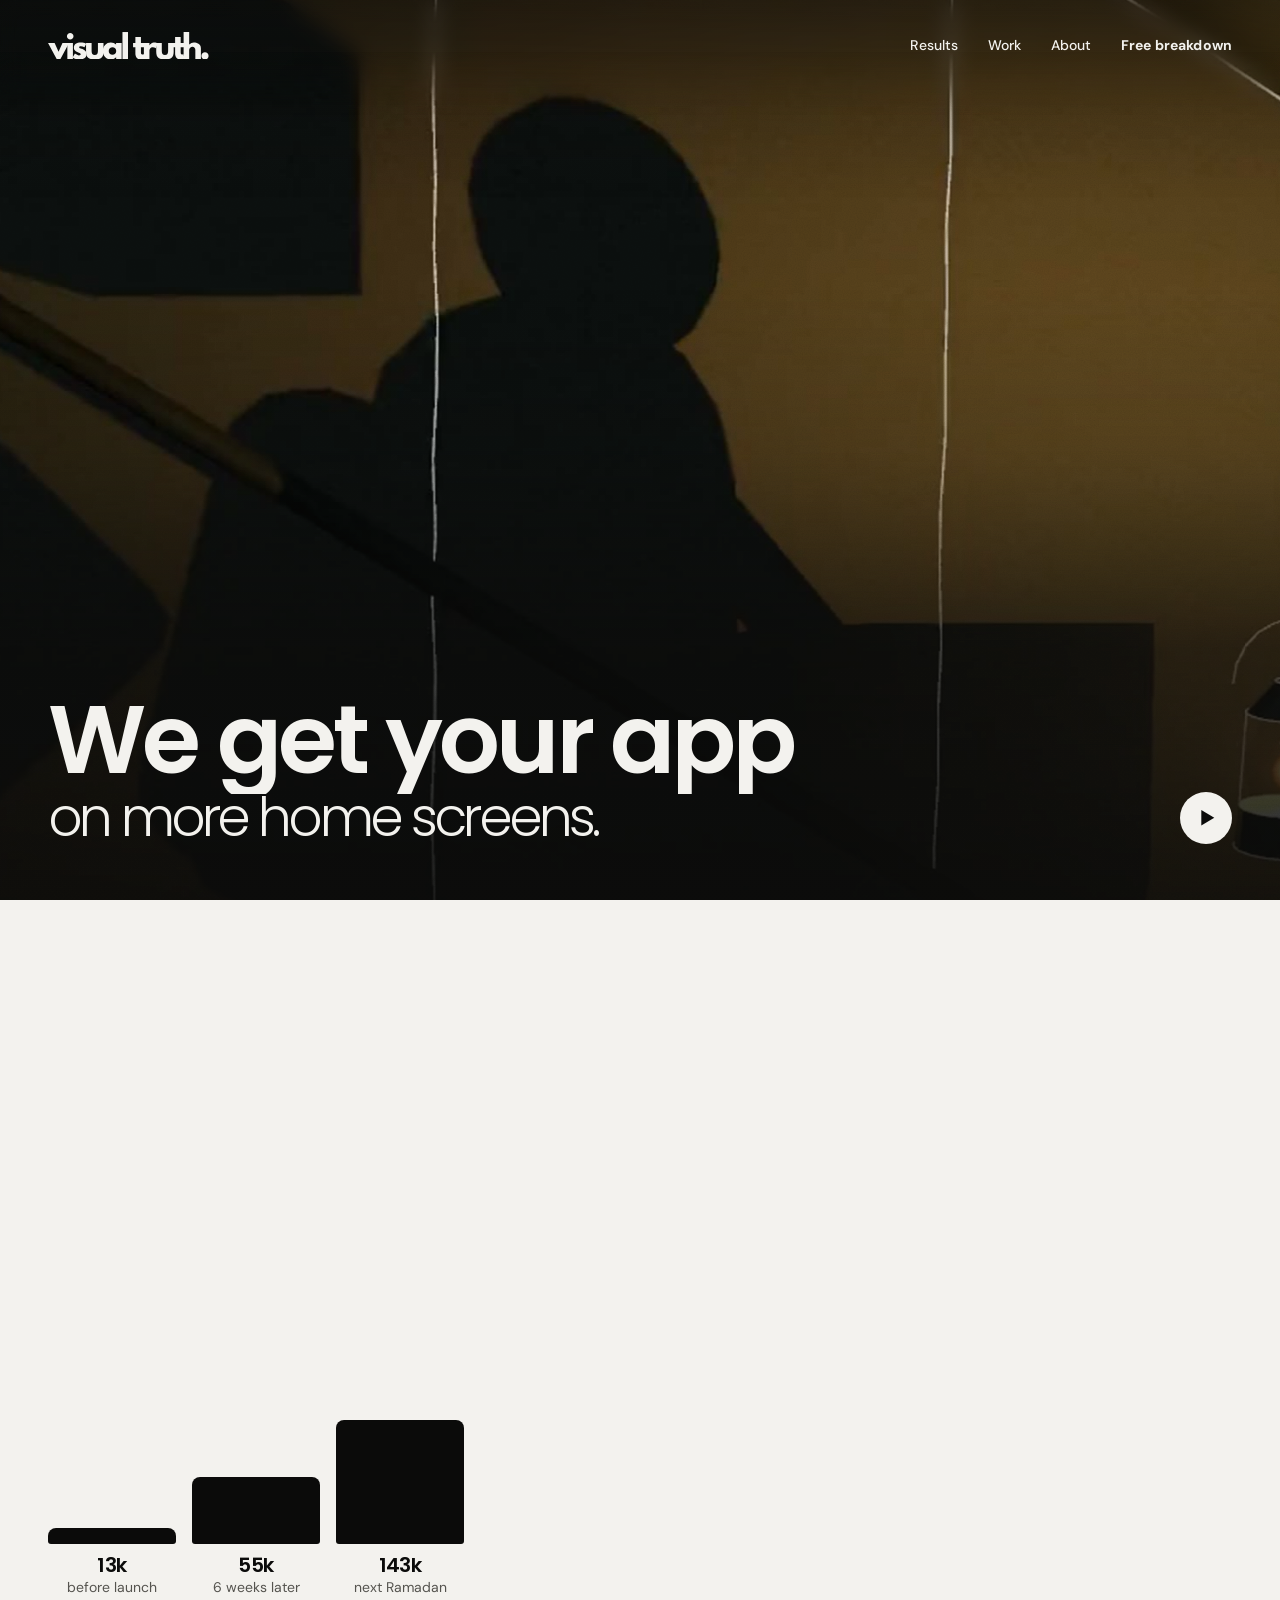
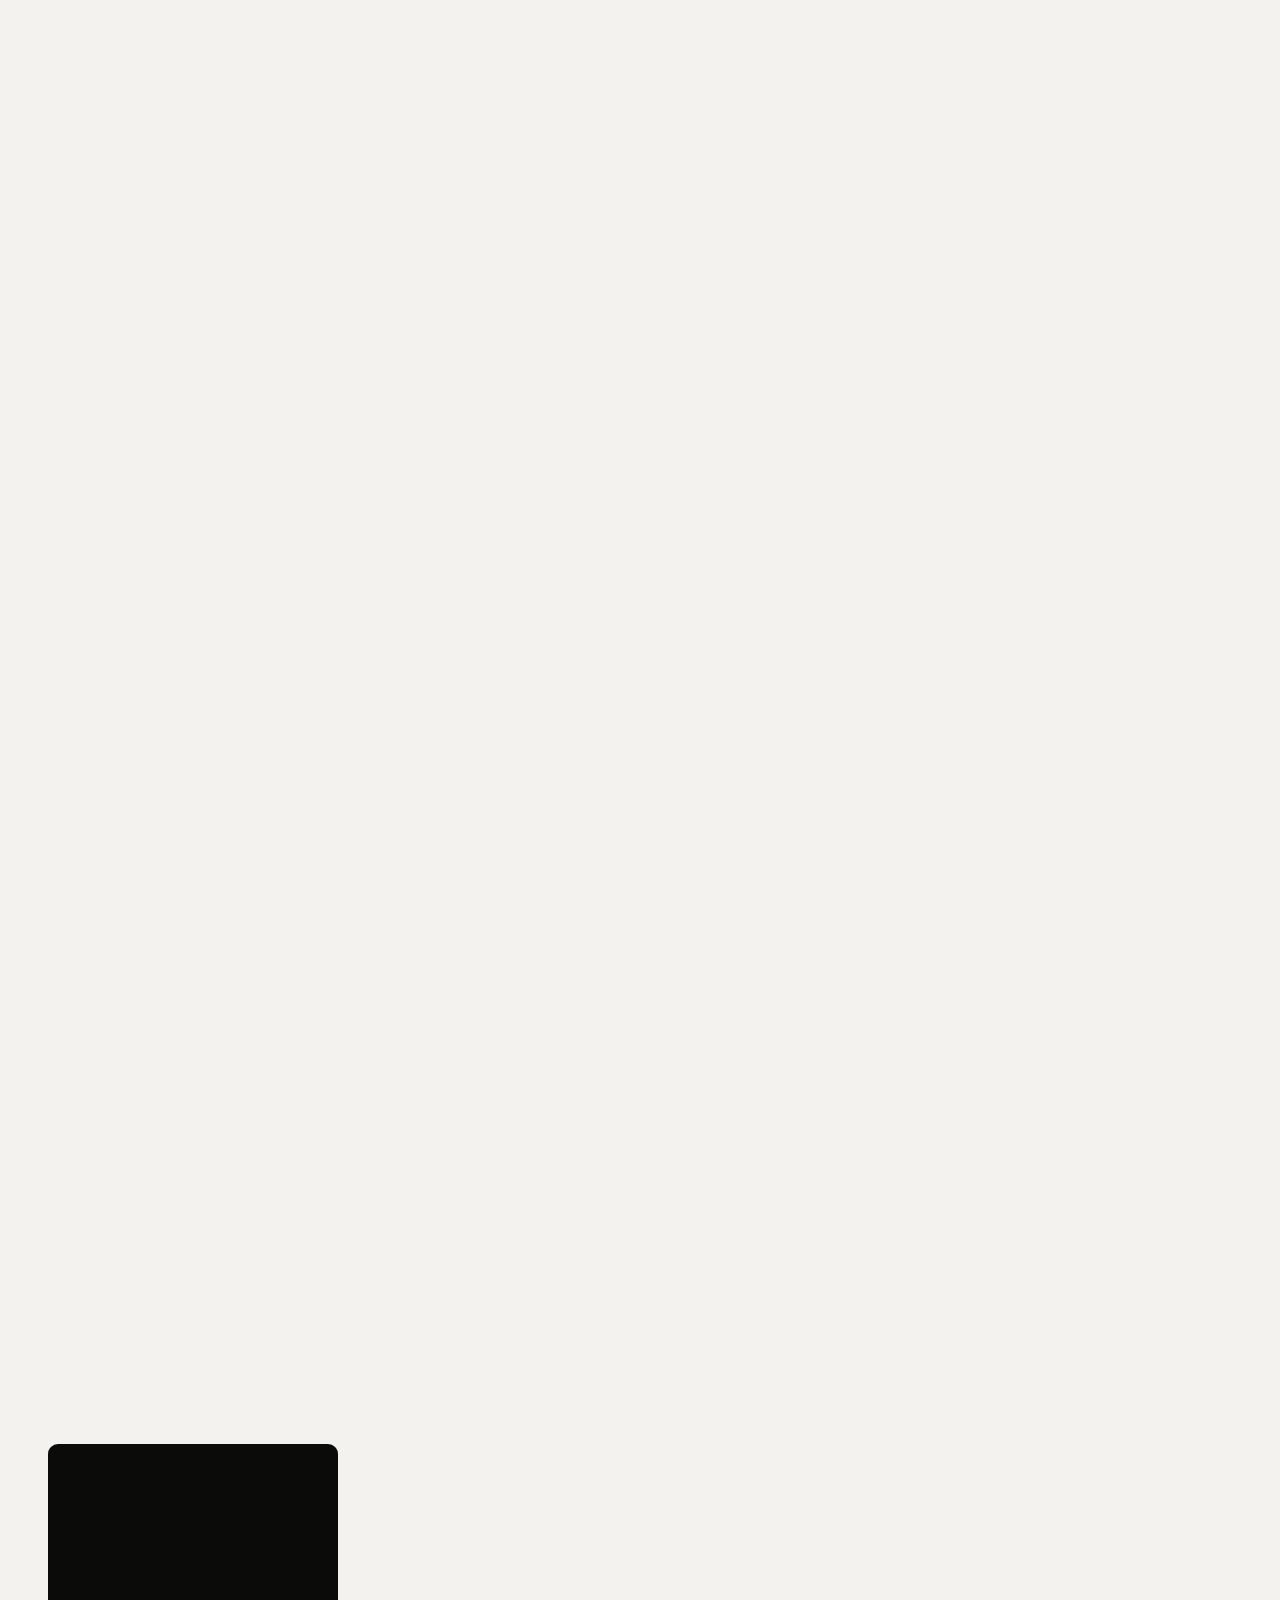
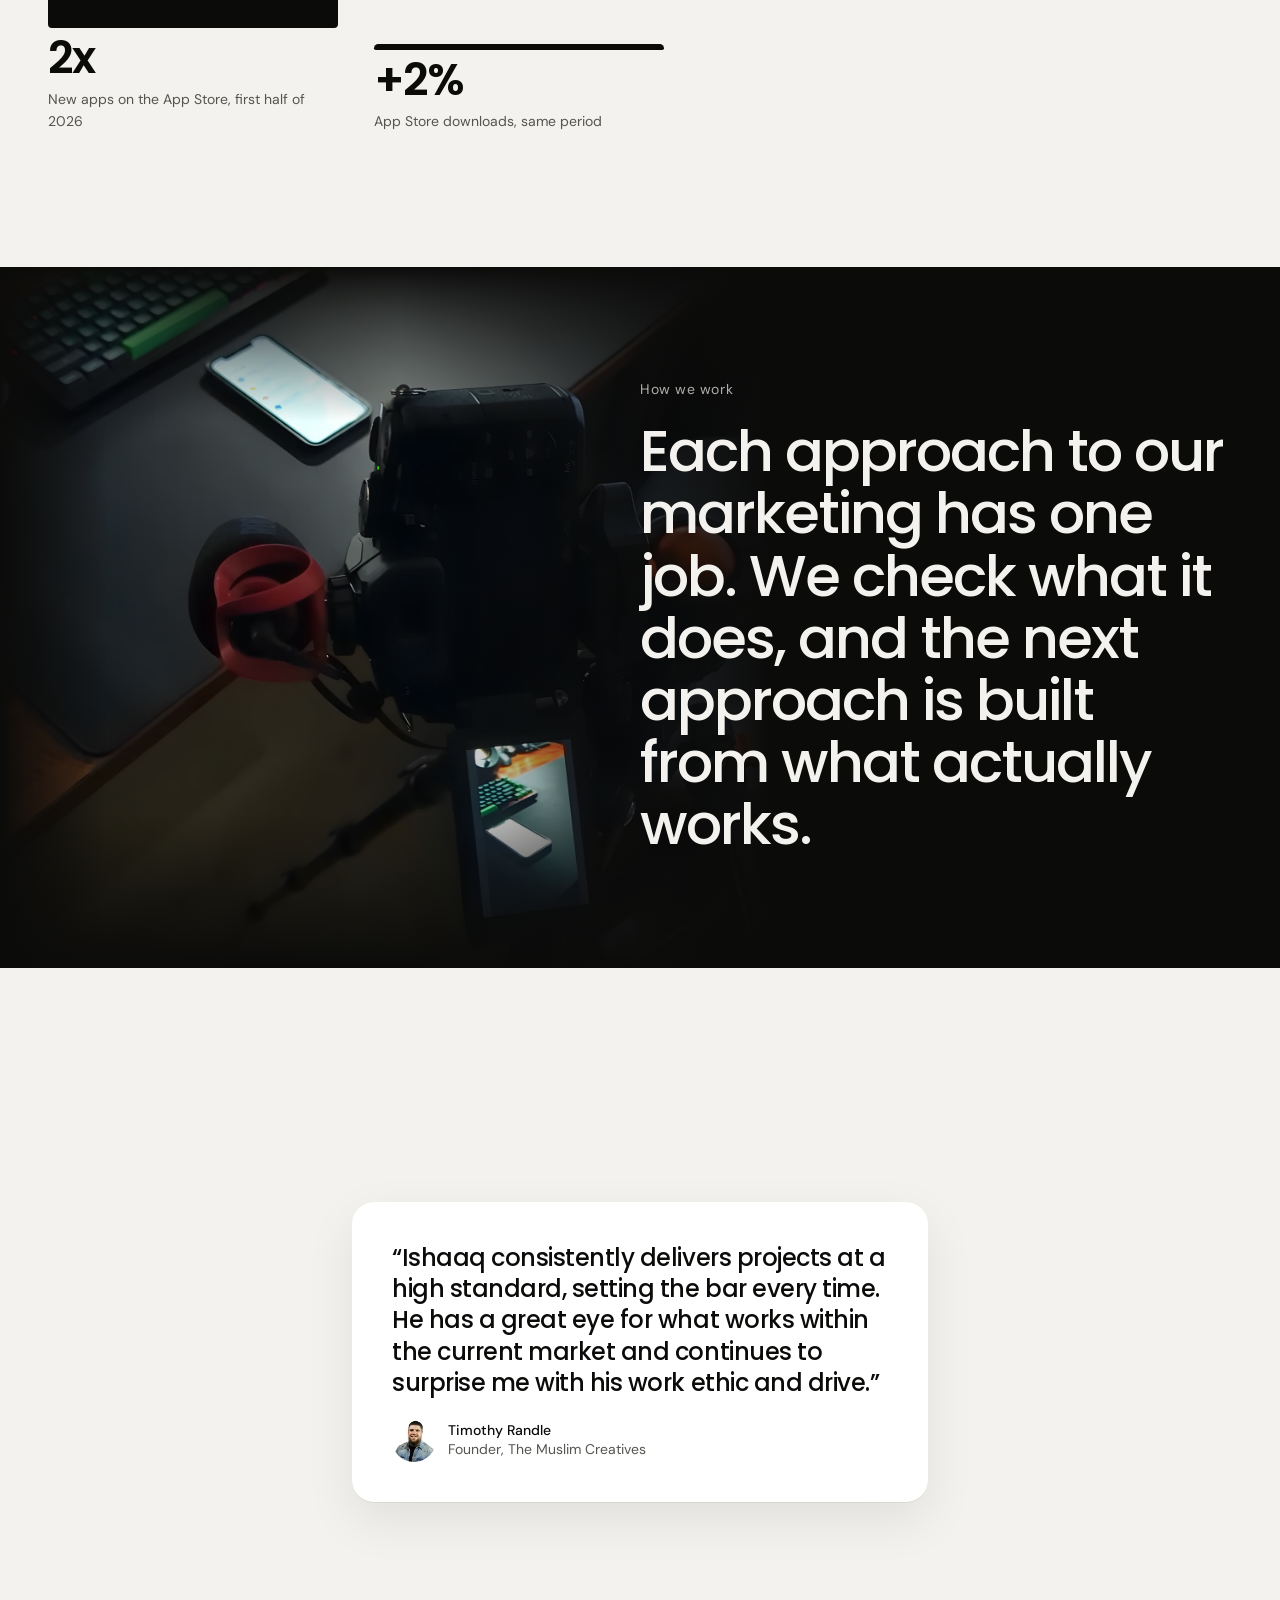
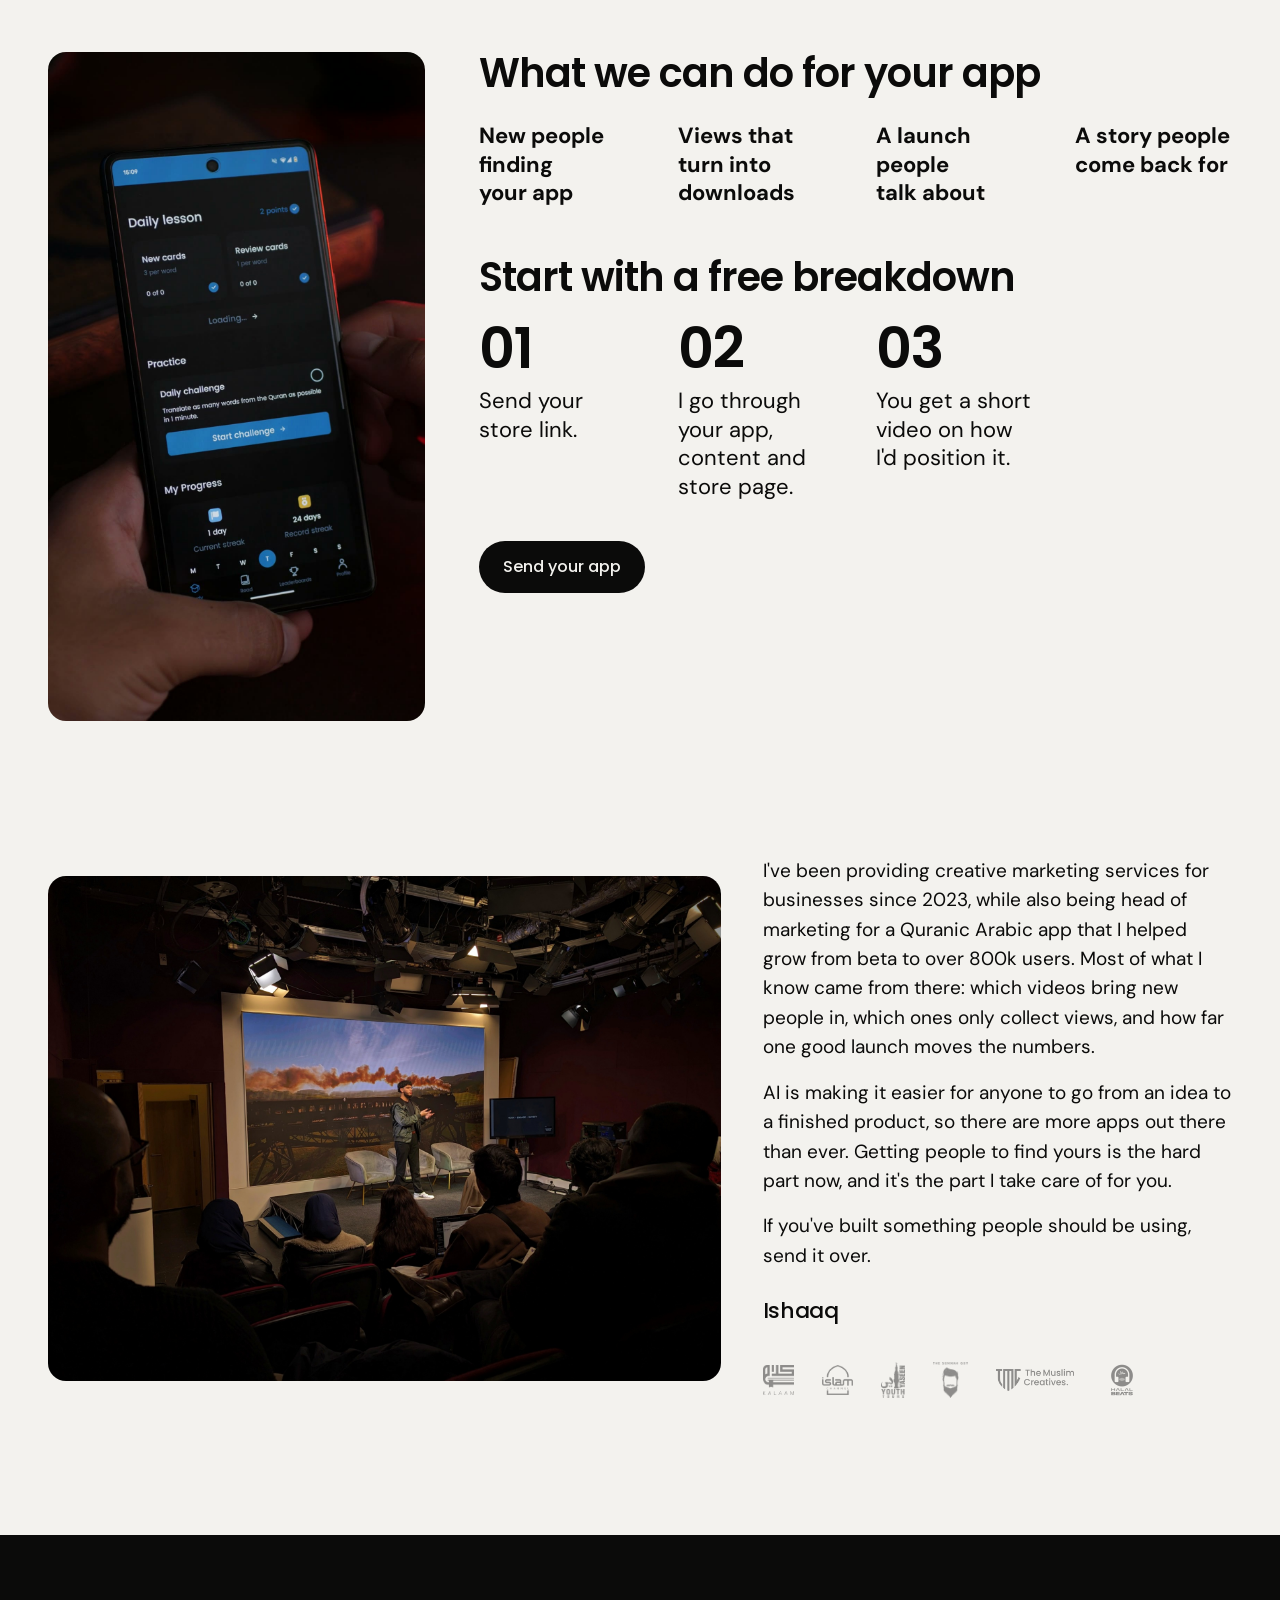
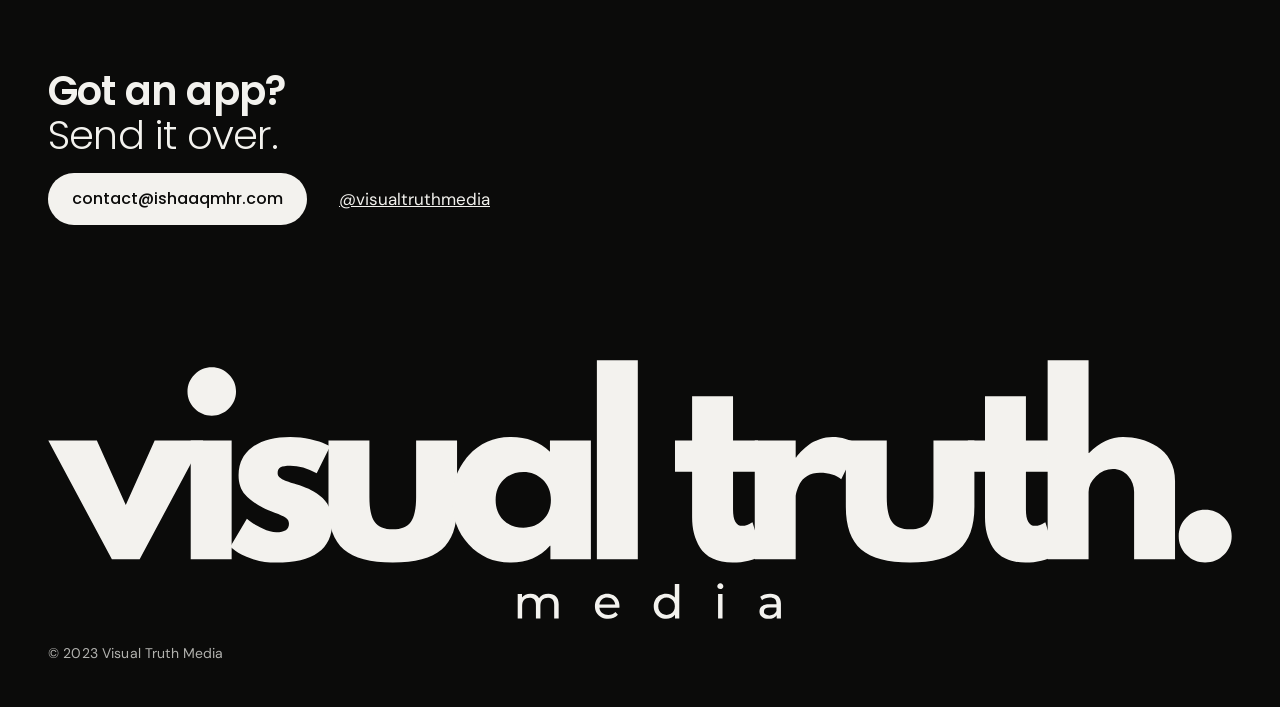
==== commit 1af867b6: "Drop preconnect to removed media host" ====
--- a/index.html
+++ b/index.html
@@ -1,4 +1,4 @@
-<!DOCTYPE html><html lang="en"><head><meta charset="utf-8"><meta name="viewport" content="width=device-width, initial-scale=1, viewport-fit=cover"><title>Visual Truth Media</title><meta name="description" content="We get your app on more home screens."><meta name="theme-color" content="#0b0b0a"><meta property="og:type" content="website"><meta property="og:title" content="Visual Truth Media"><meta property="og:description" content="We get your app on more home screens."><meta property="og:image" content="https://visualtruth.media/share.jpg"><meta property="og:image:width" content="1200"><meta property="og:image:height" content="630"><meta property="og:site_name" content="Visual Truth Media"><meta name="twitter:card" content="summary_large_image"><link rel="icon" href="favicon.svg" type="image/svg+xml"><link rel="preconnect" href="https://media.visualtruth.media"><script>document.documentElement.classList.add('js');</script><link rel="stylesheet" href="_astro/Player.C2sVGJUS.css"><style>#films .selected-films{align-items:start!important}#films .case.wide{display:grid!important;grid-template-columns:minmax(0,8fr) minmax(0,4fr)!important;align-items:end!important;gap:clamp(1.25rem,1rem + 2vw,3rem)!important}@media (max-width:48rem){#films .case.wide{grid-template-columns:1fr!important}}#films .selected-films>.case.tall{grid-column:span 4!important;grid-template-columns:1fr!important;align-content:start}#films .selected-films>.case .case-title{font-size:var(--text-lead)!important;line-height:1.2!important}#films .selected-films>.case .case-line{font-size:var(--text-body)!important;max-width:34ch!important;margin-top:0!important}@media (max-width:48rem){#films .selected-films>.case{grid-column:1/-1!important}}</style><meta name=robots content=noindex,nofollow><style>
+<!DOCTYPE html><html lang="en"><head><meta charset="utf-8"><meta name="viewport" content="width=device-width, initial-scale=1, viewport-fit=cover"><title>Visual Truth Media</title><meta name="description" content="We get your app on more home screens."><meta name="theme-color" content="#0b0b0a"><meta property="og:type" content="website"><meta property="og:title" content="Visual Truth Media"><meta property="og:description" content="We get your app on more home screens."><meta property="og:image" content="https://visualtruth.media/share.jpg"><meta property="og:image:width" content="1200"><meta property="og:image:height" content="630"><meta property="og:site_name" content="Visual Truth Media"><meta name="twitter:card" content="summary_large_image"><link rel="icon" href="favicon.svg" type="image/svg+xml"><script>document.documentElement.classList.add('js');</script><link rel="stylesheet" href="_astro/Player.C2sVGJUS.css"><style>#films .selected-films{align-items:start!important}#films .case.wide{display:grid!important;grid-template-columns:minmax(0,8fr) minmax(0,4fr)!important;align-items:end!important;gap:clamp(1.25rem,1rem + 2vw,3rem)!important}@media (max-width:48rem){#films .case.wide{grid-template-columns:1fr!important}}#films .selected-films>.case.tall{grid-column:span 4!important;grid-template-columns:1fr!important;align-content:start}#films .selected-films>.case .case-title{font-size:var(--text-lead)!important;line-height:1.2!important}#films .selected-films>.case .case-line{font-size:var(--text-body)!important;max-width:34ch!important;margin-top:0!important}@media (max-width:48rem){#films .selected-films>.case{grid-column:1/-1!important}}</style><meta name=robots content=noindex,nofollow><style>
 .hw-band{background:var(--ink);color:var(--cream);margin-top:var(--section)}
 .hw-inner{max-width:calc(var(--page) + 2 * var(--margin));margin:0 auto;padding:clamp(4rem,3rem + 5vw,8rem) var(--margin)}
 .hw-label{margin:0 0 1.25rem;font-size:var(--text-caption);letter-spacing:.04em;opacity:.7}
